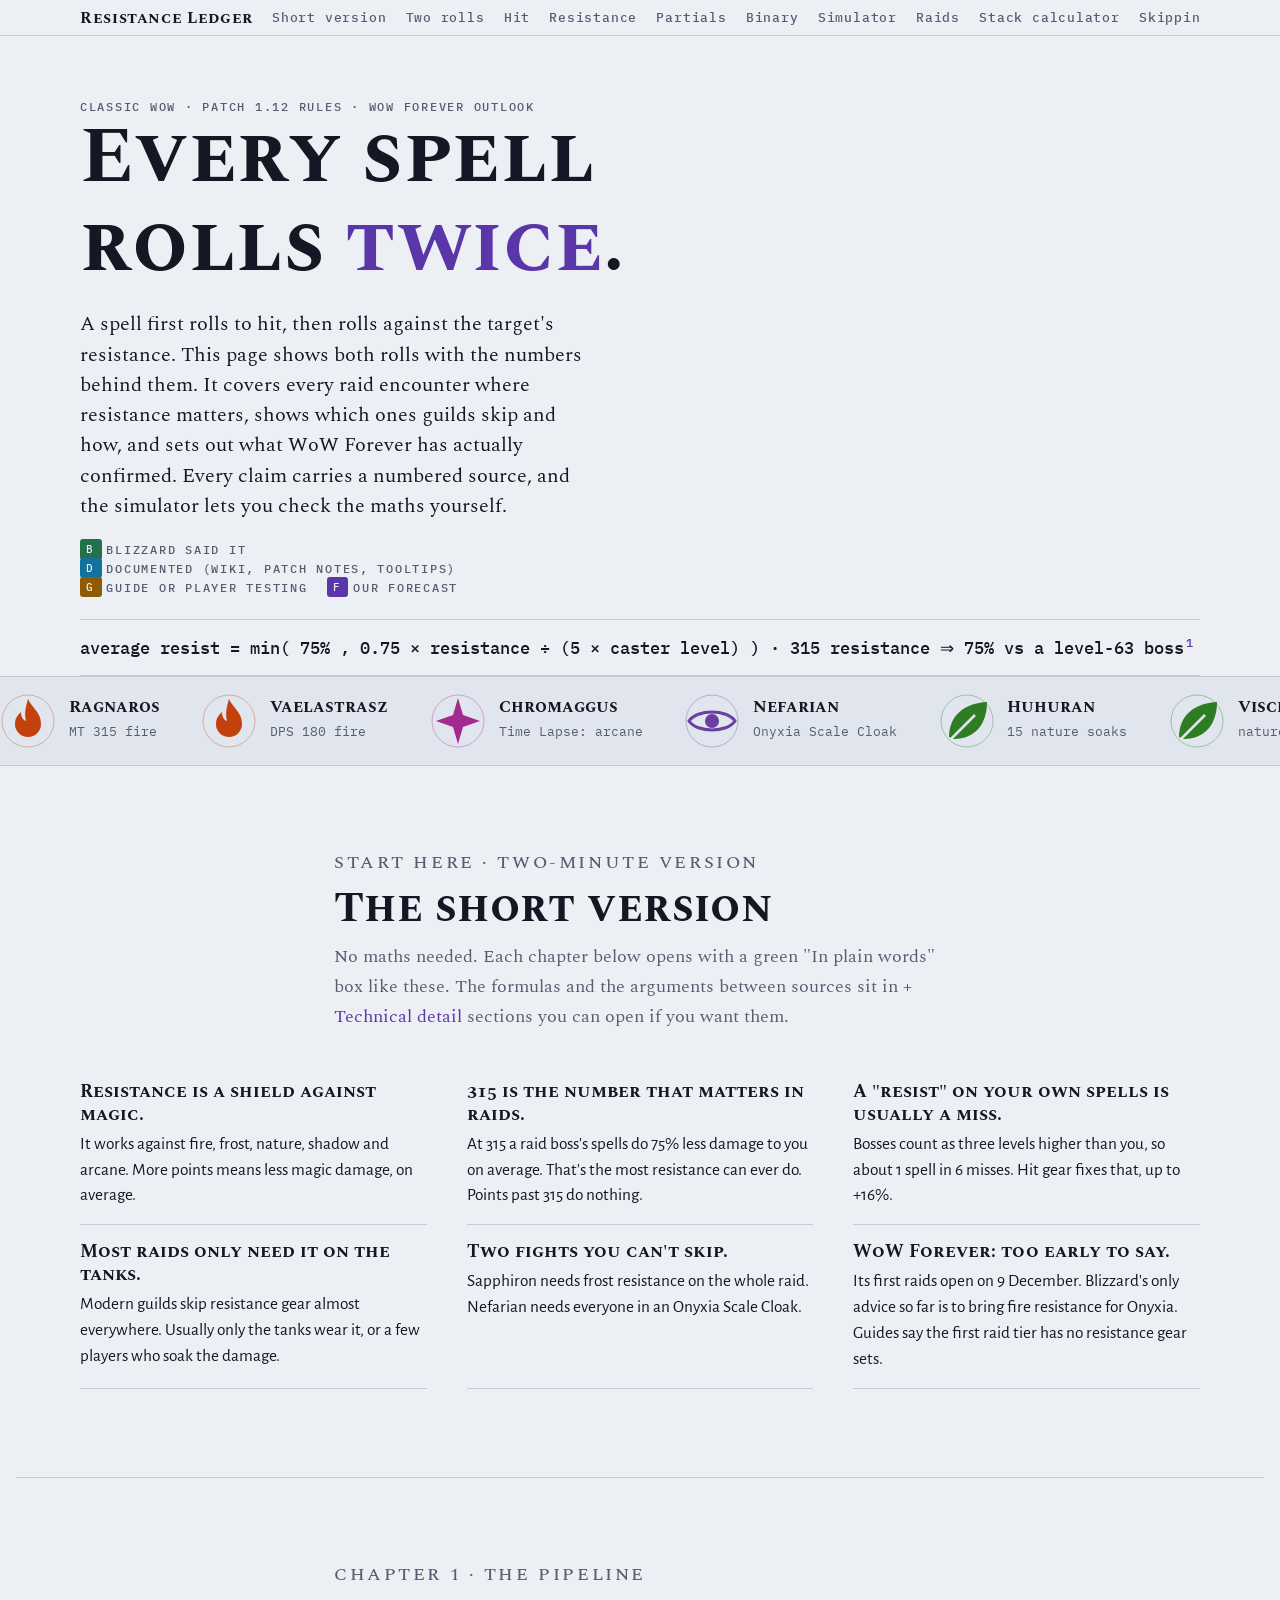
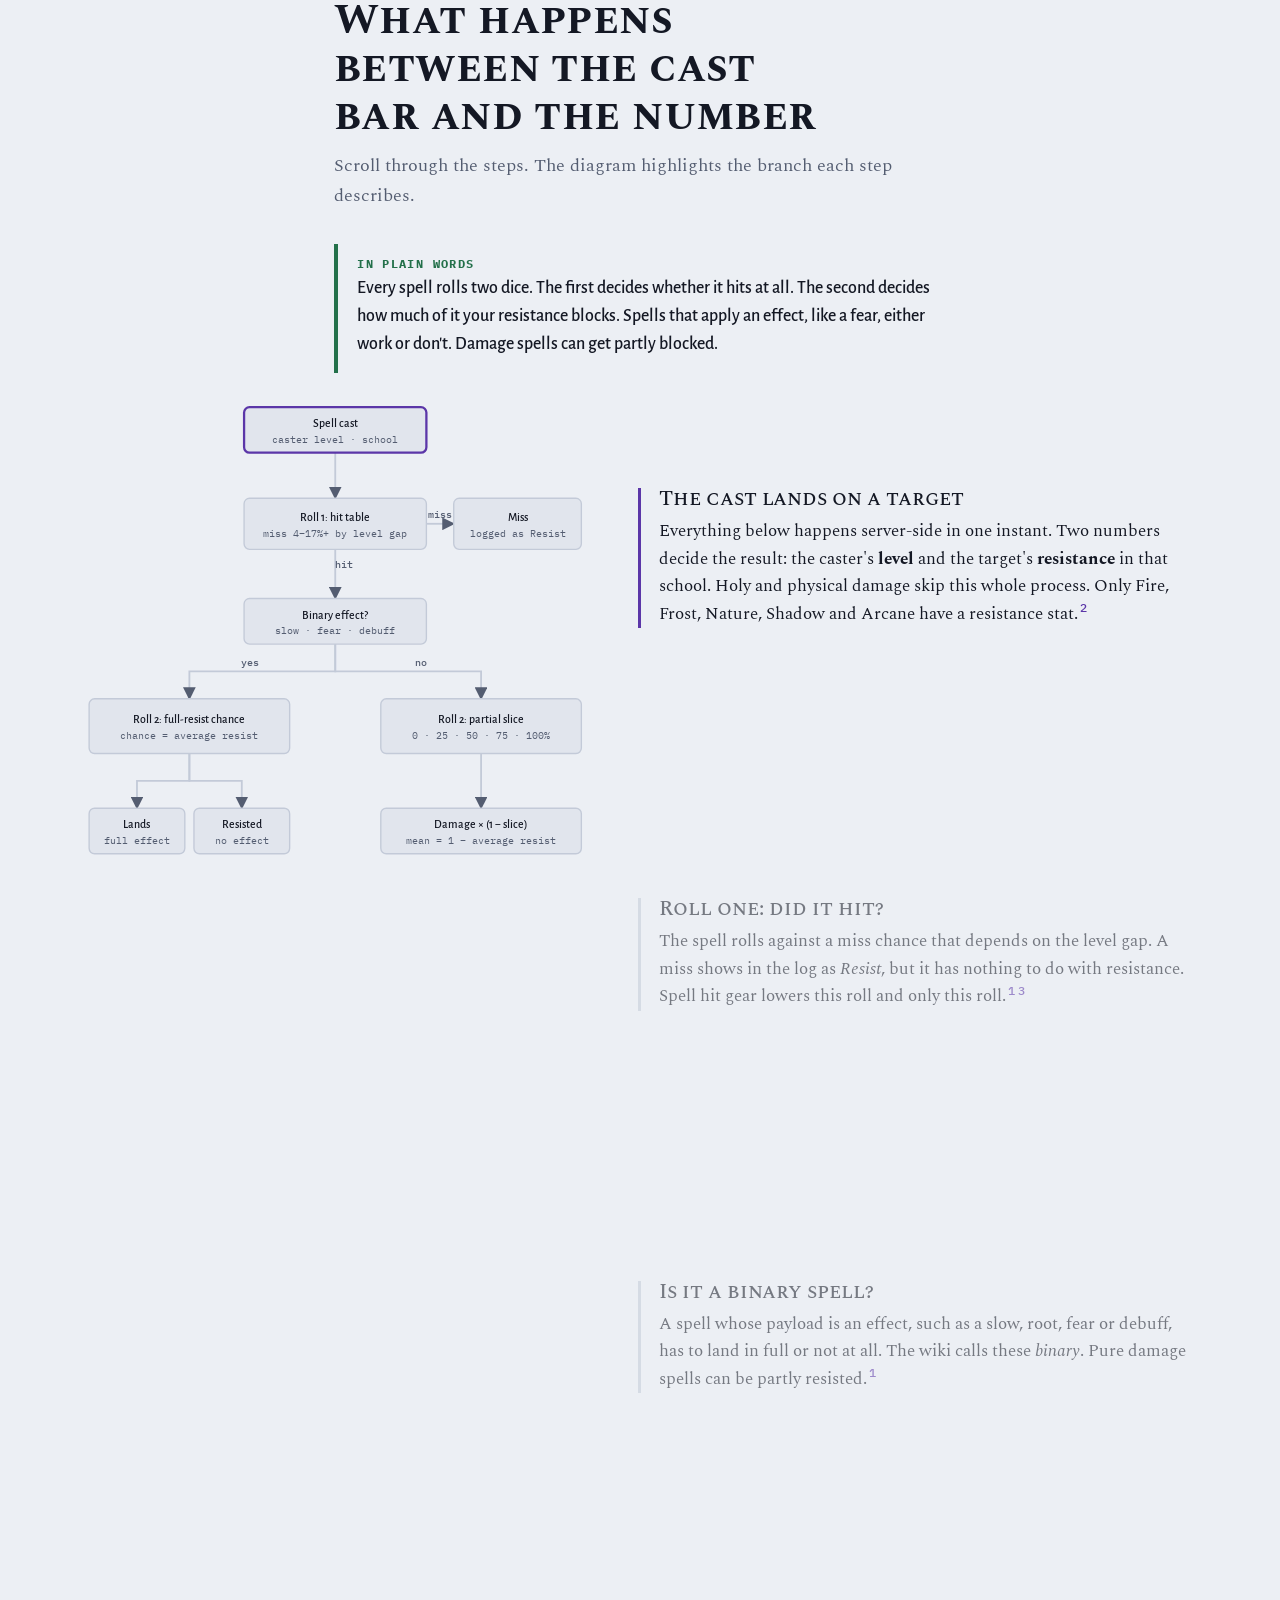
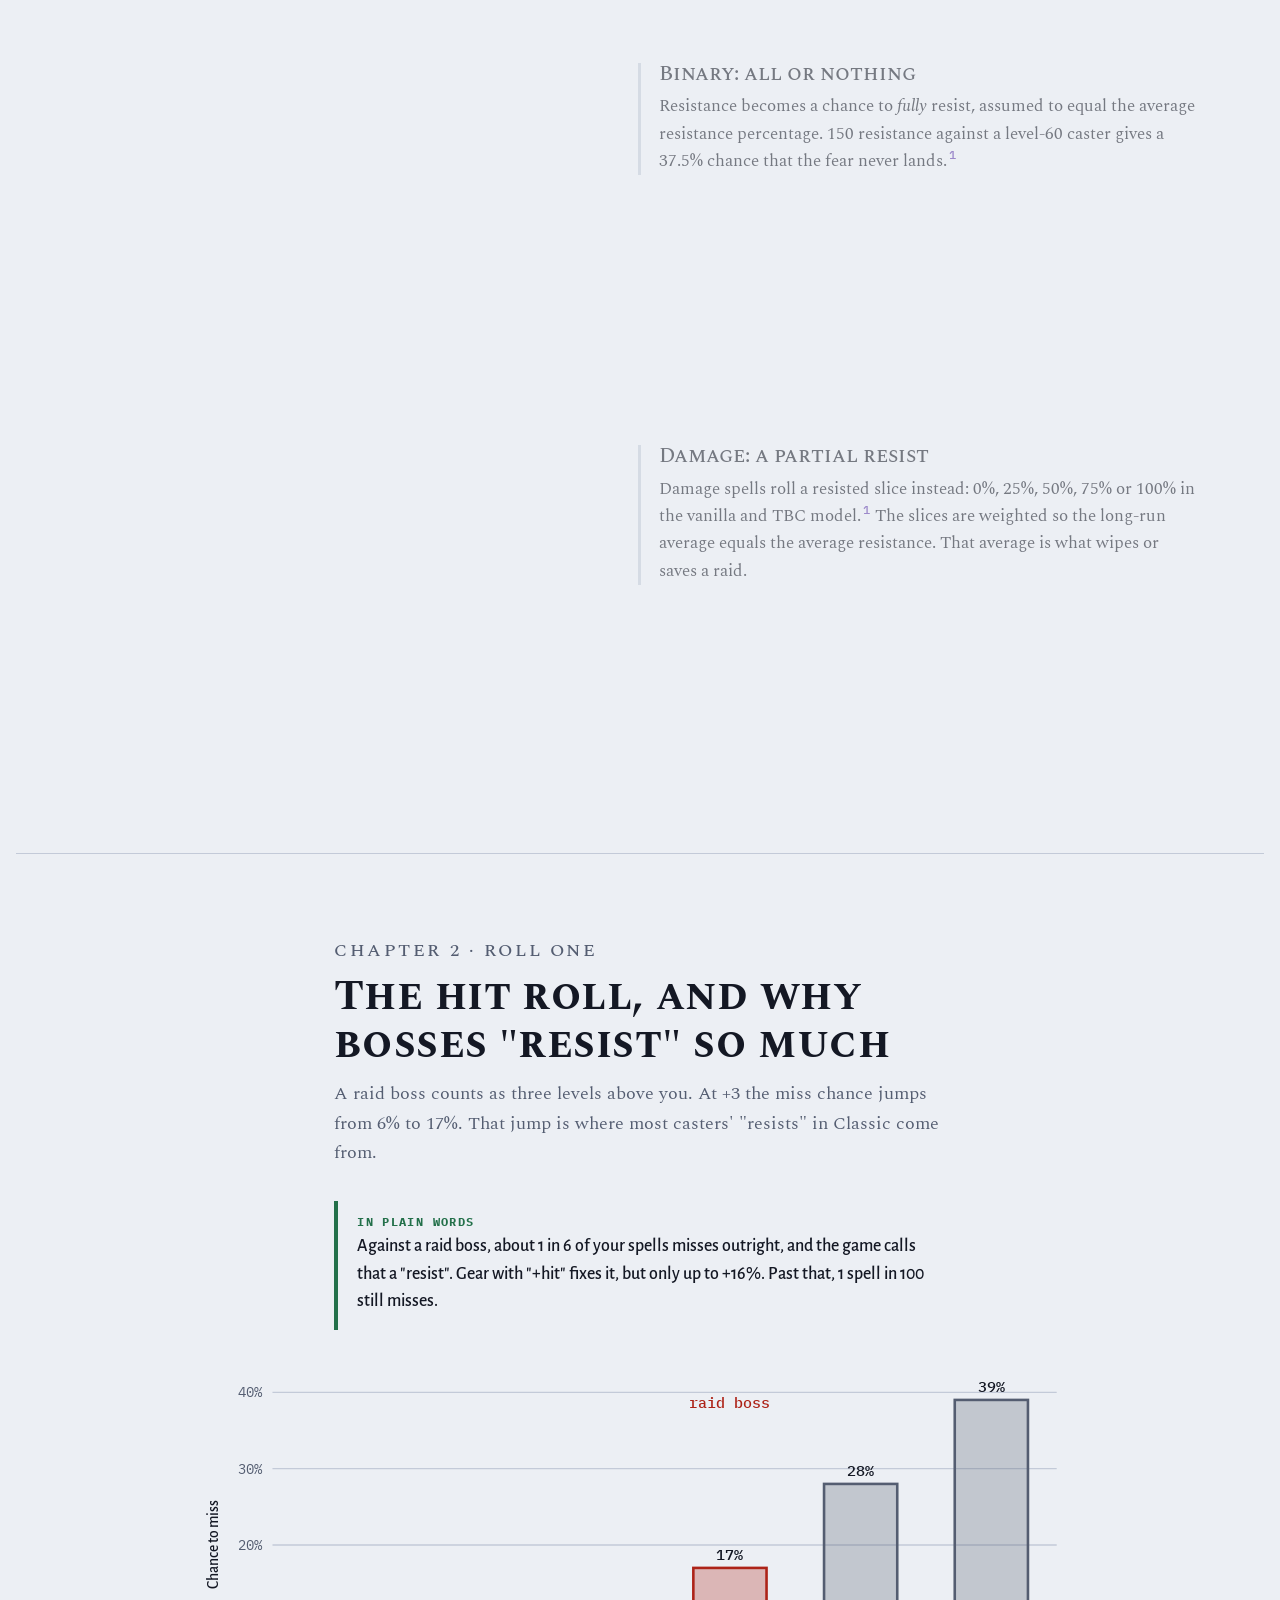
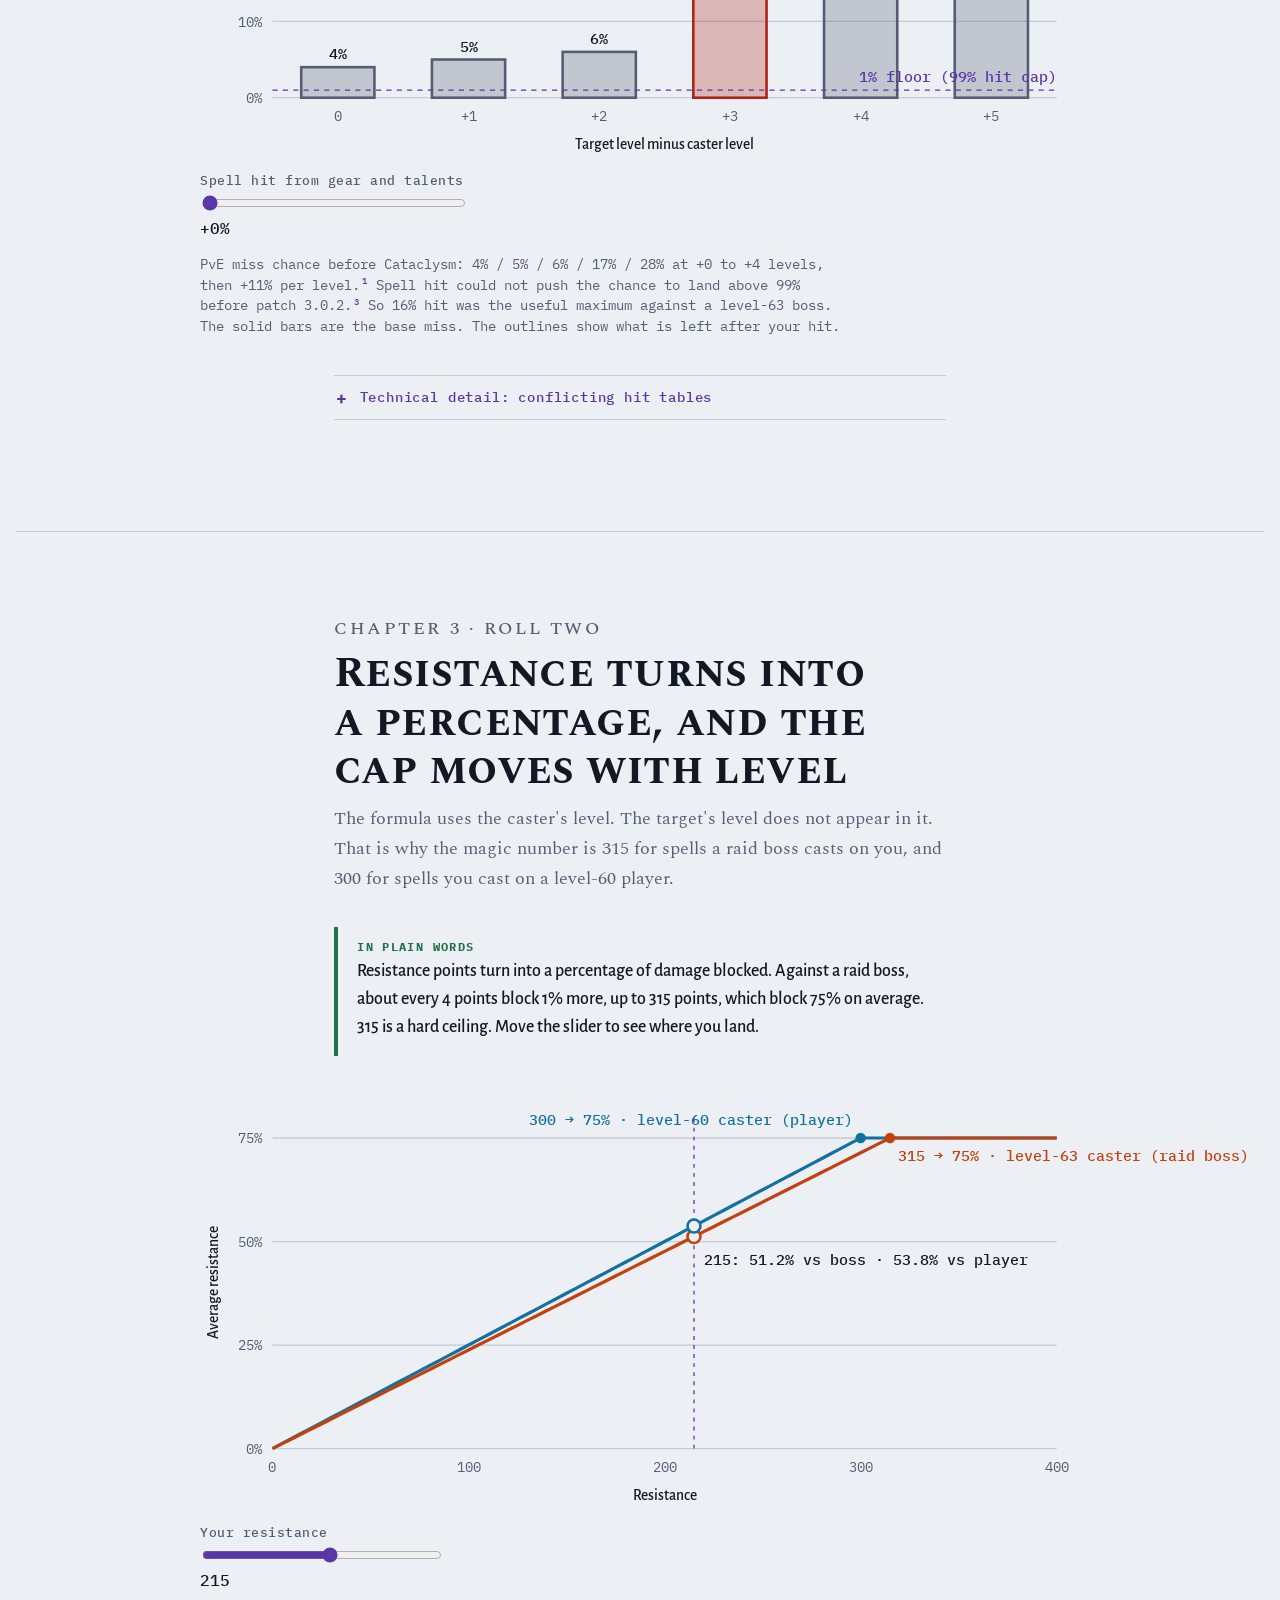
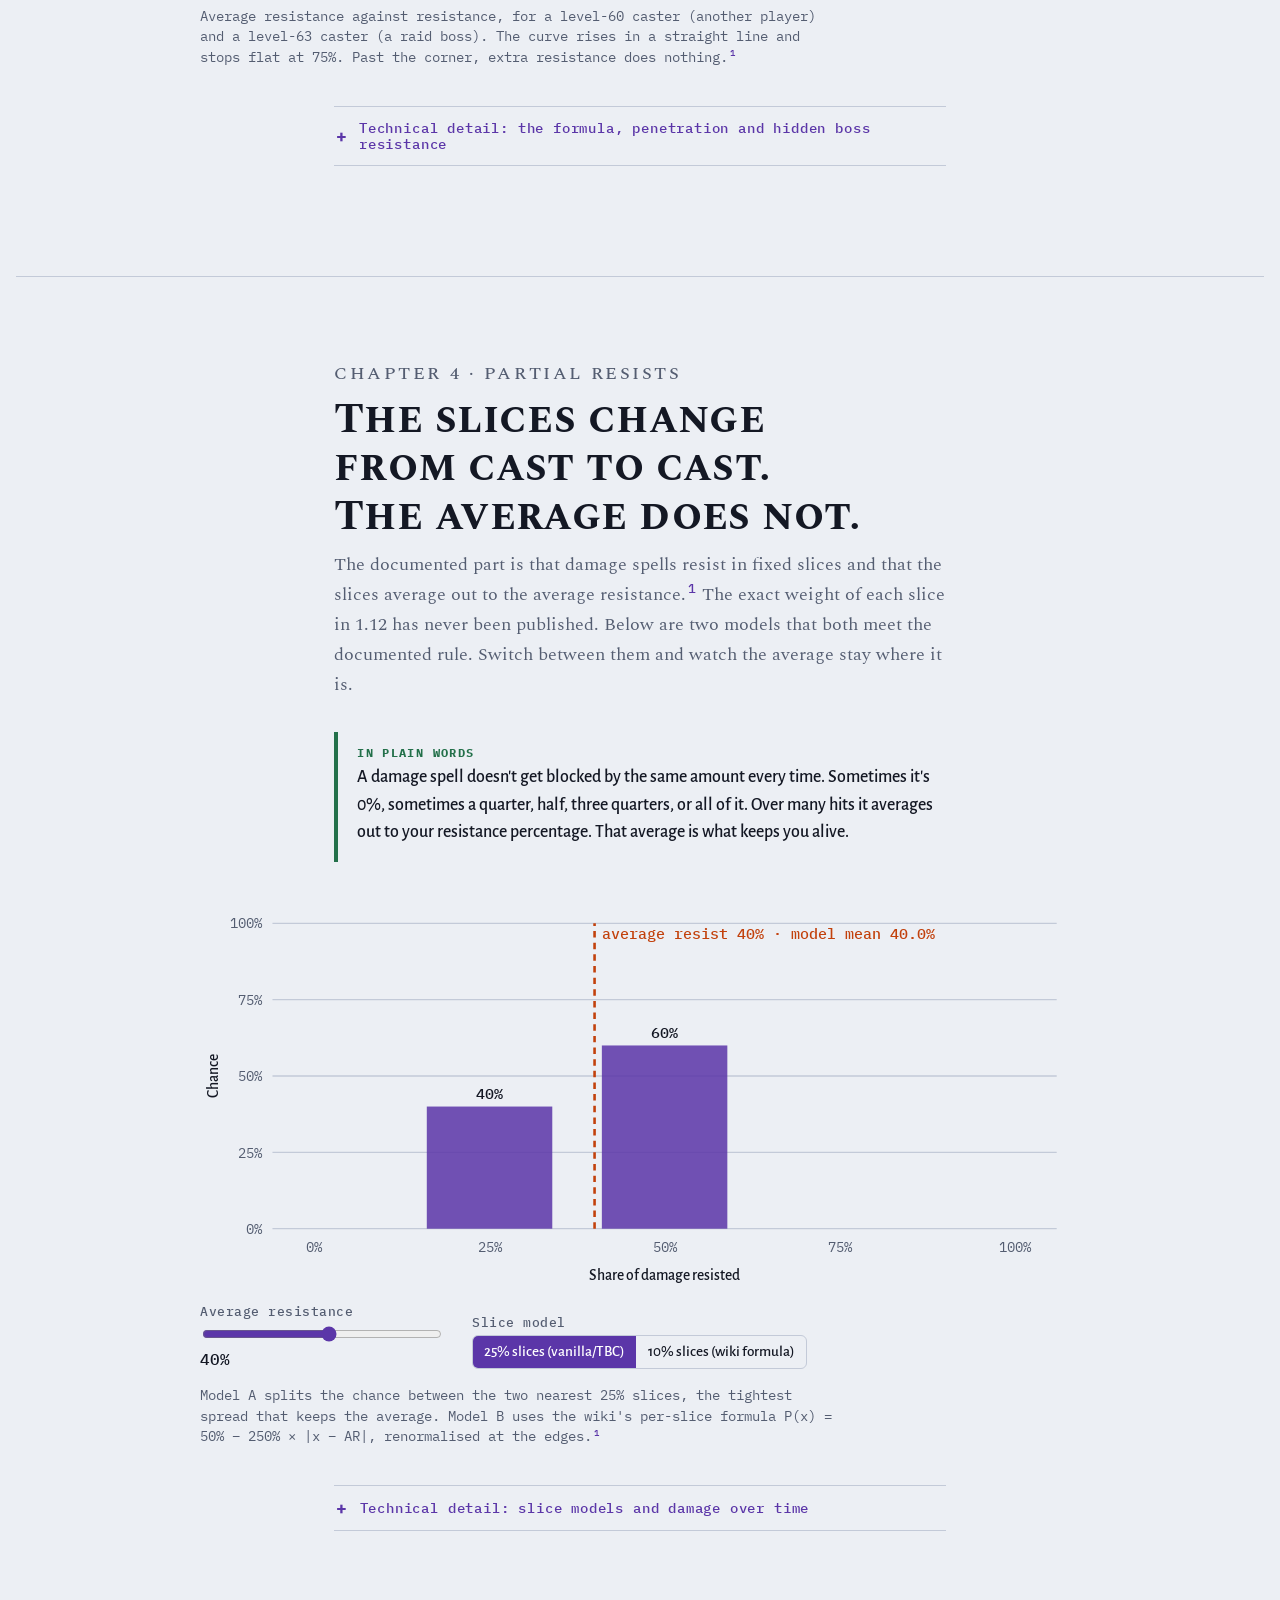
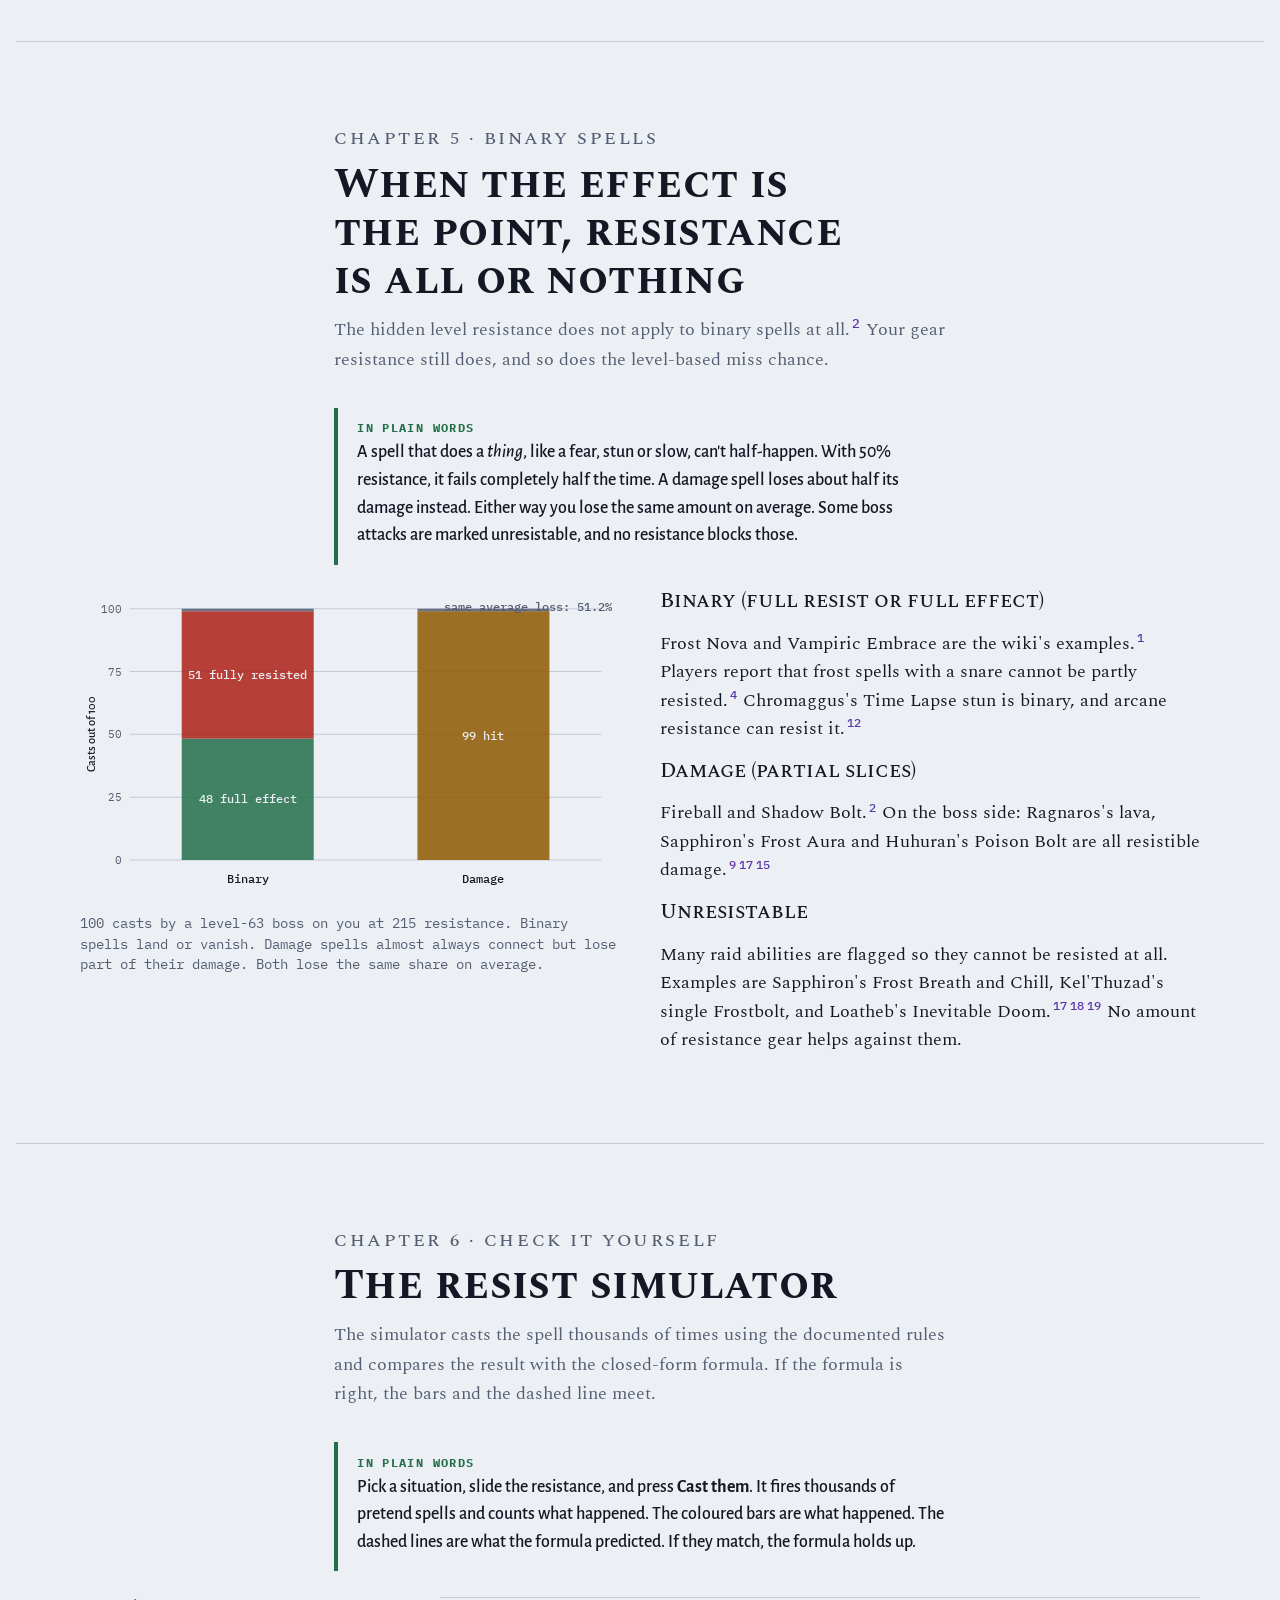
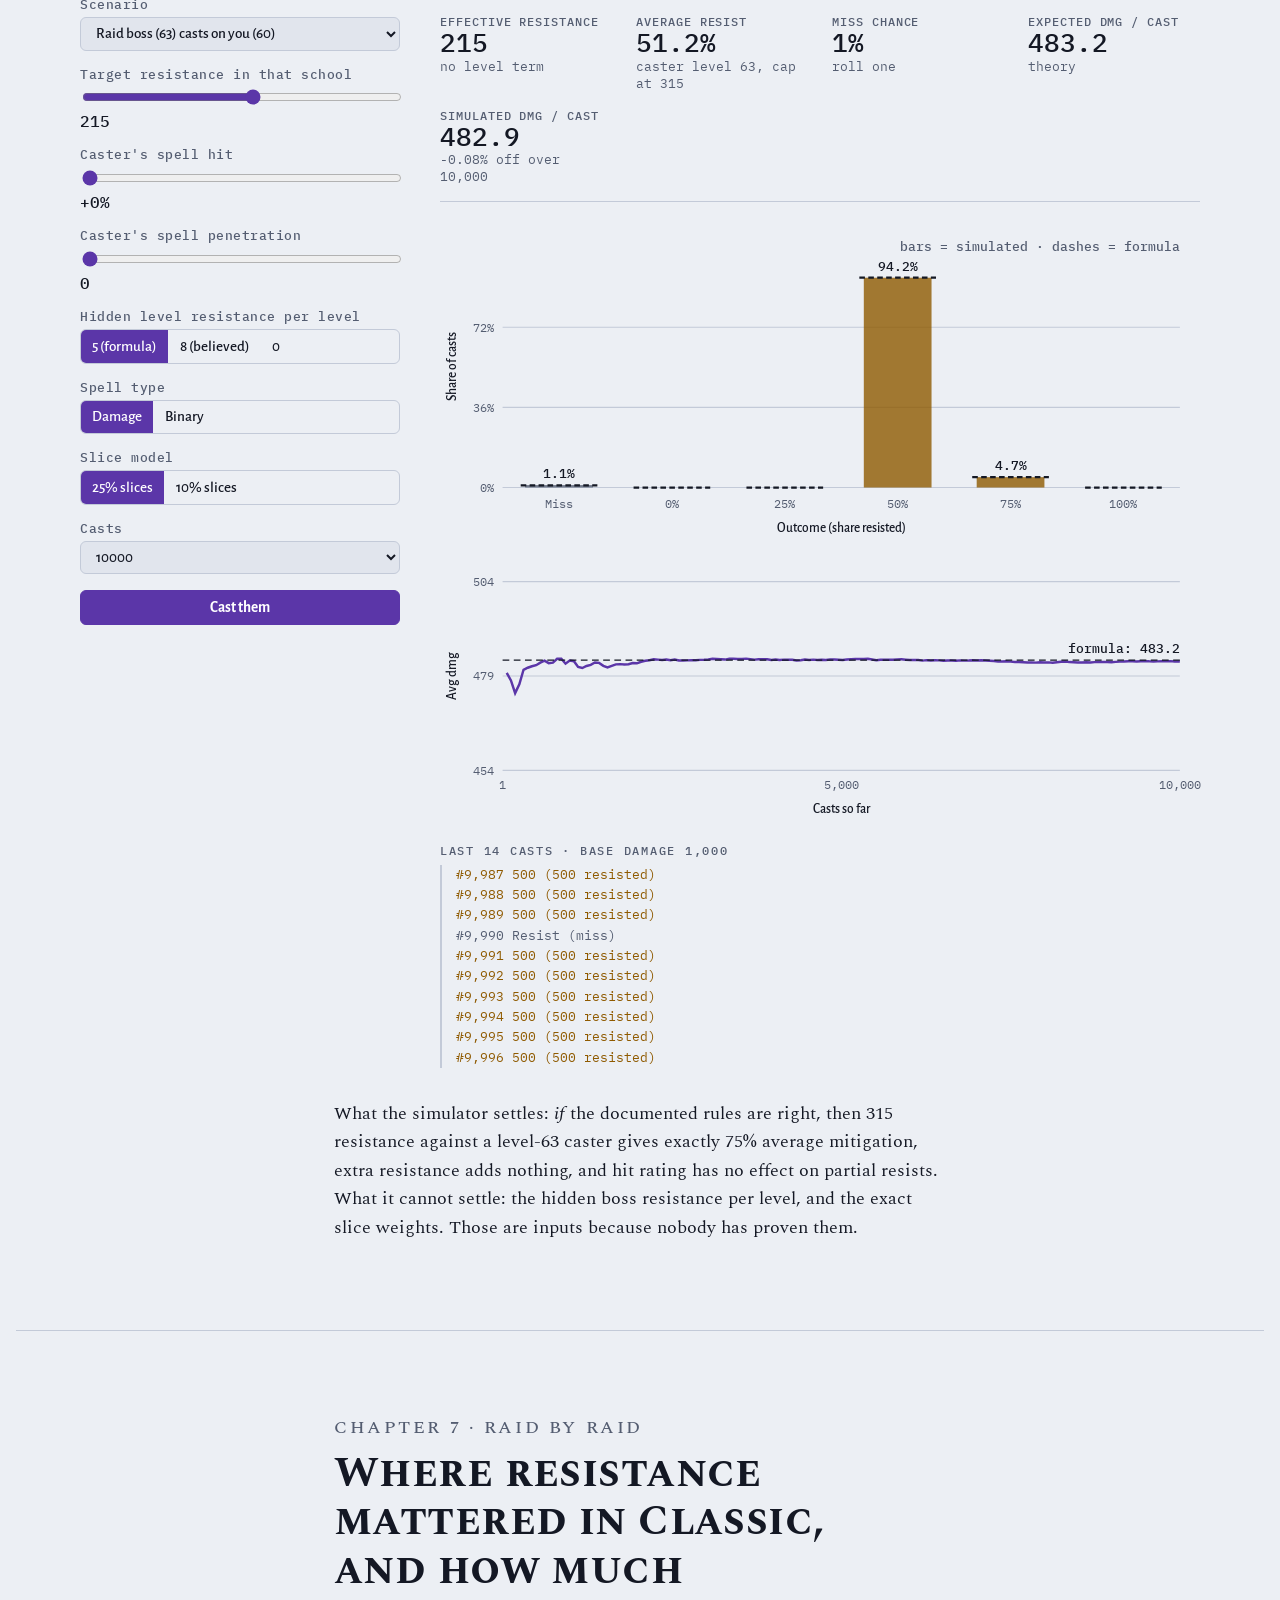
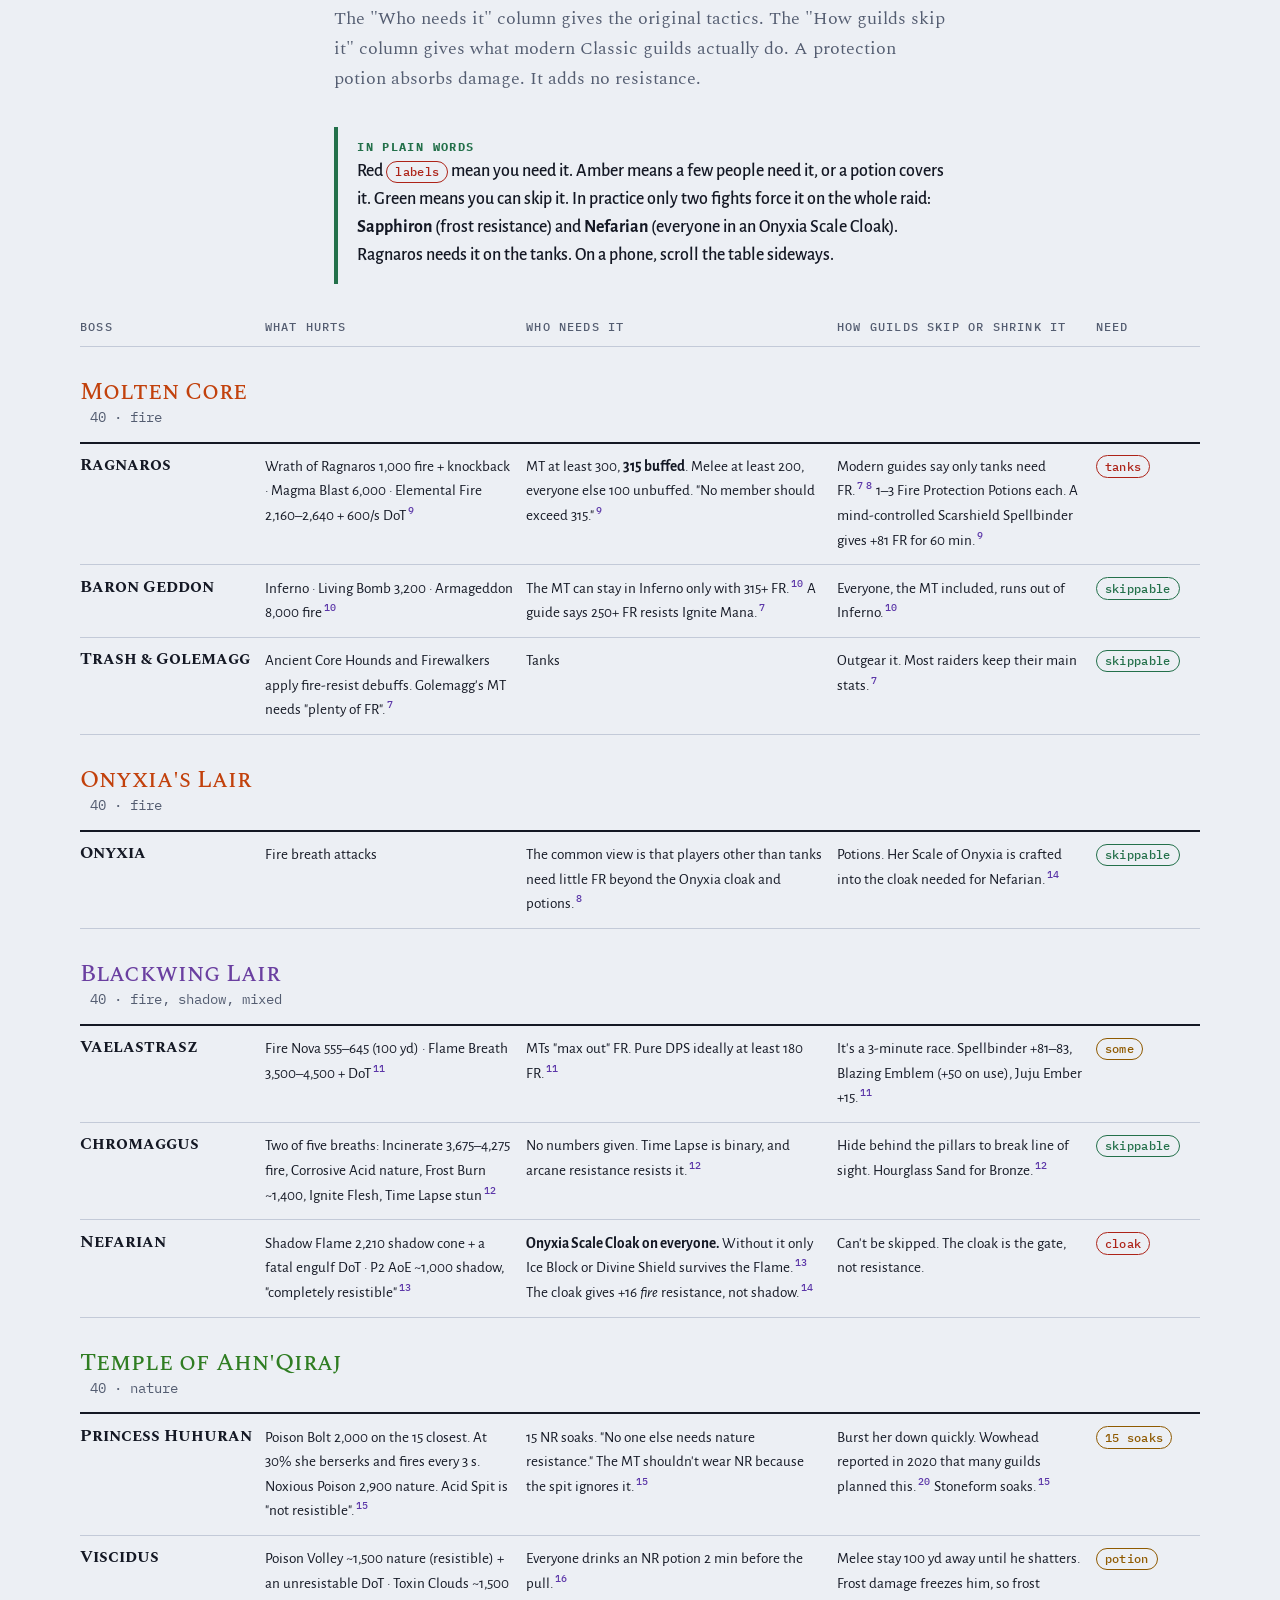
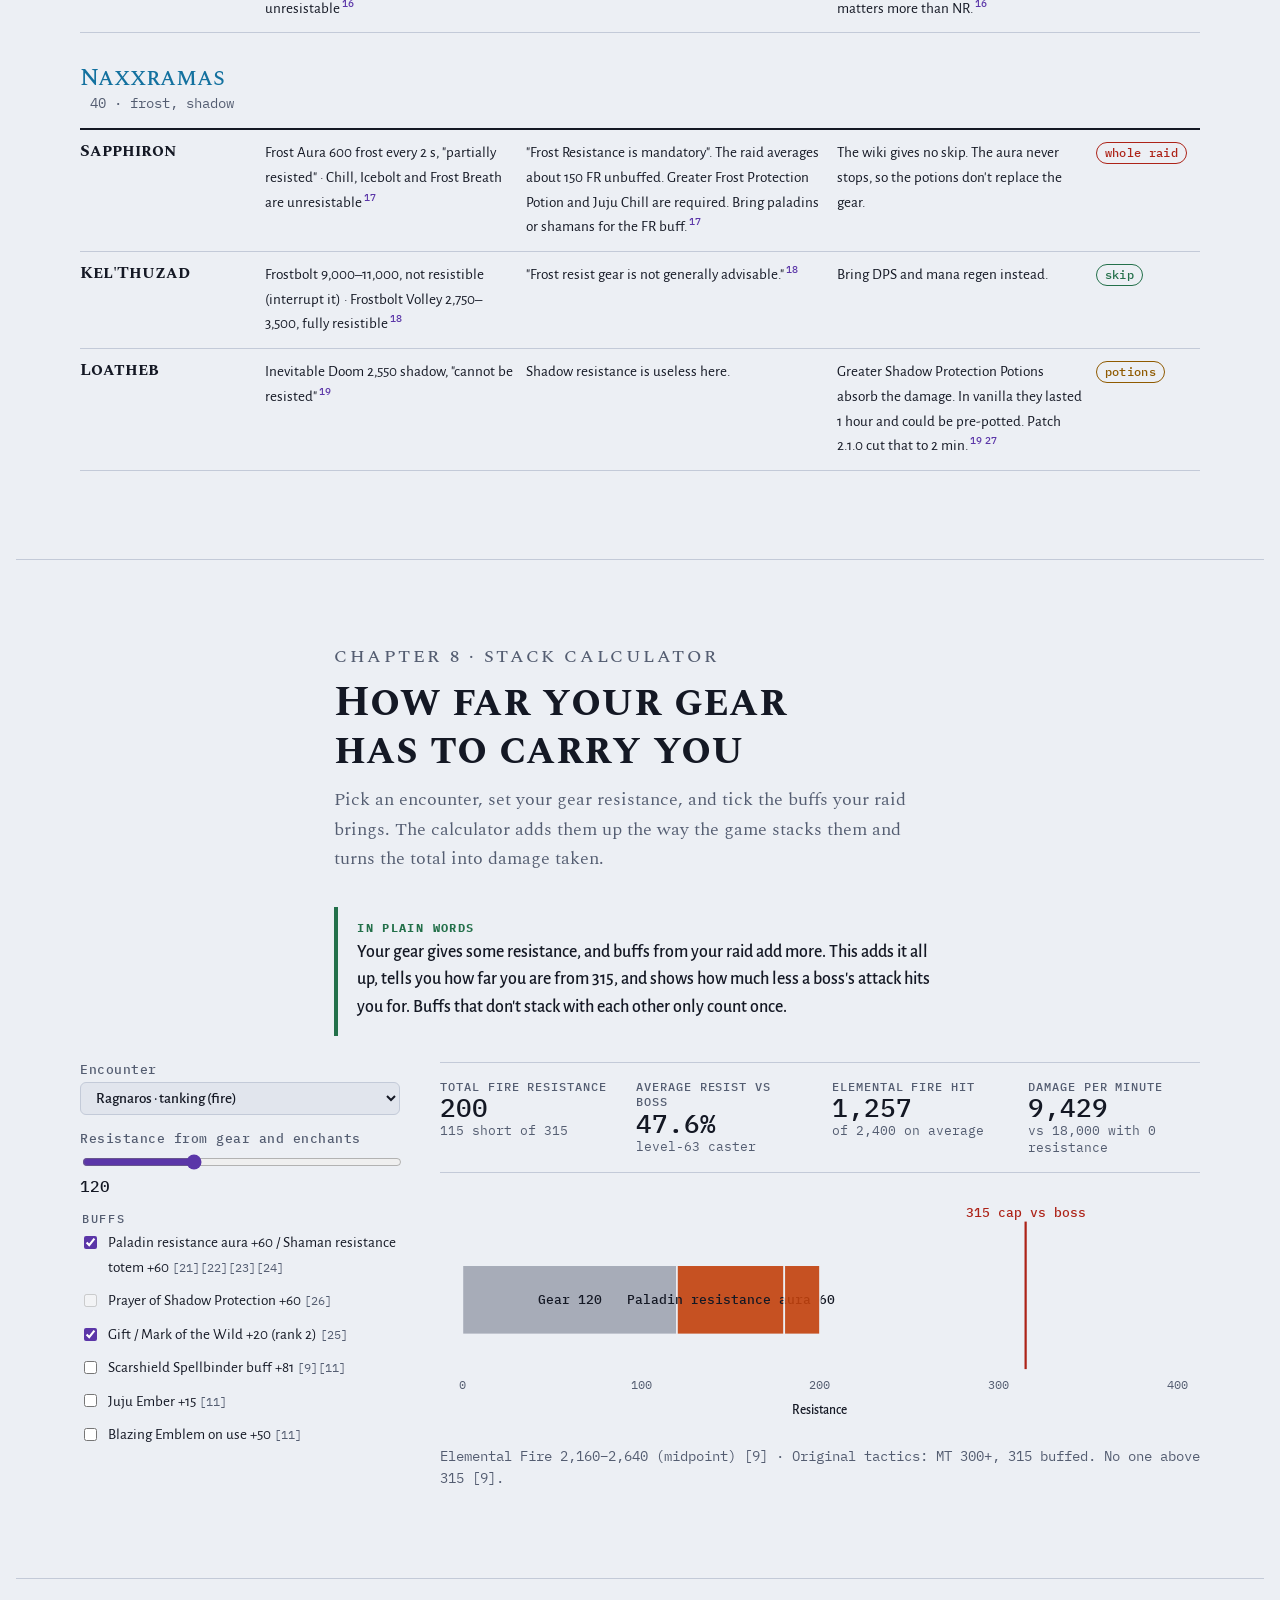
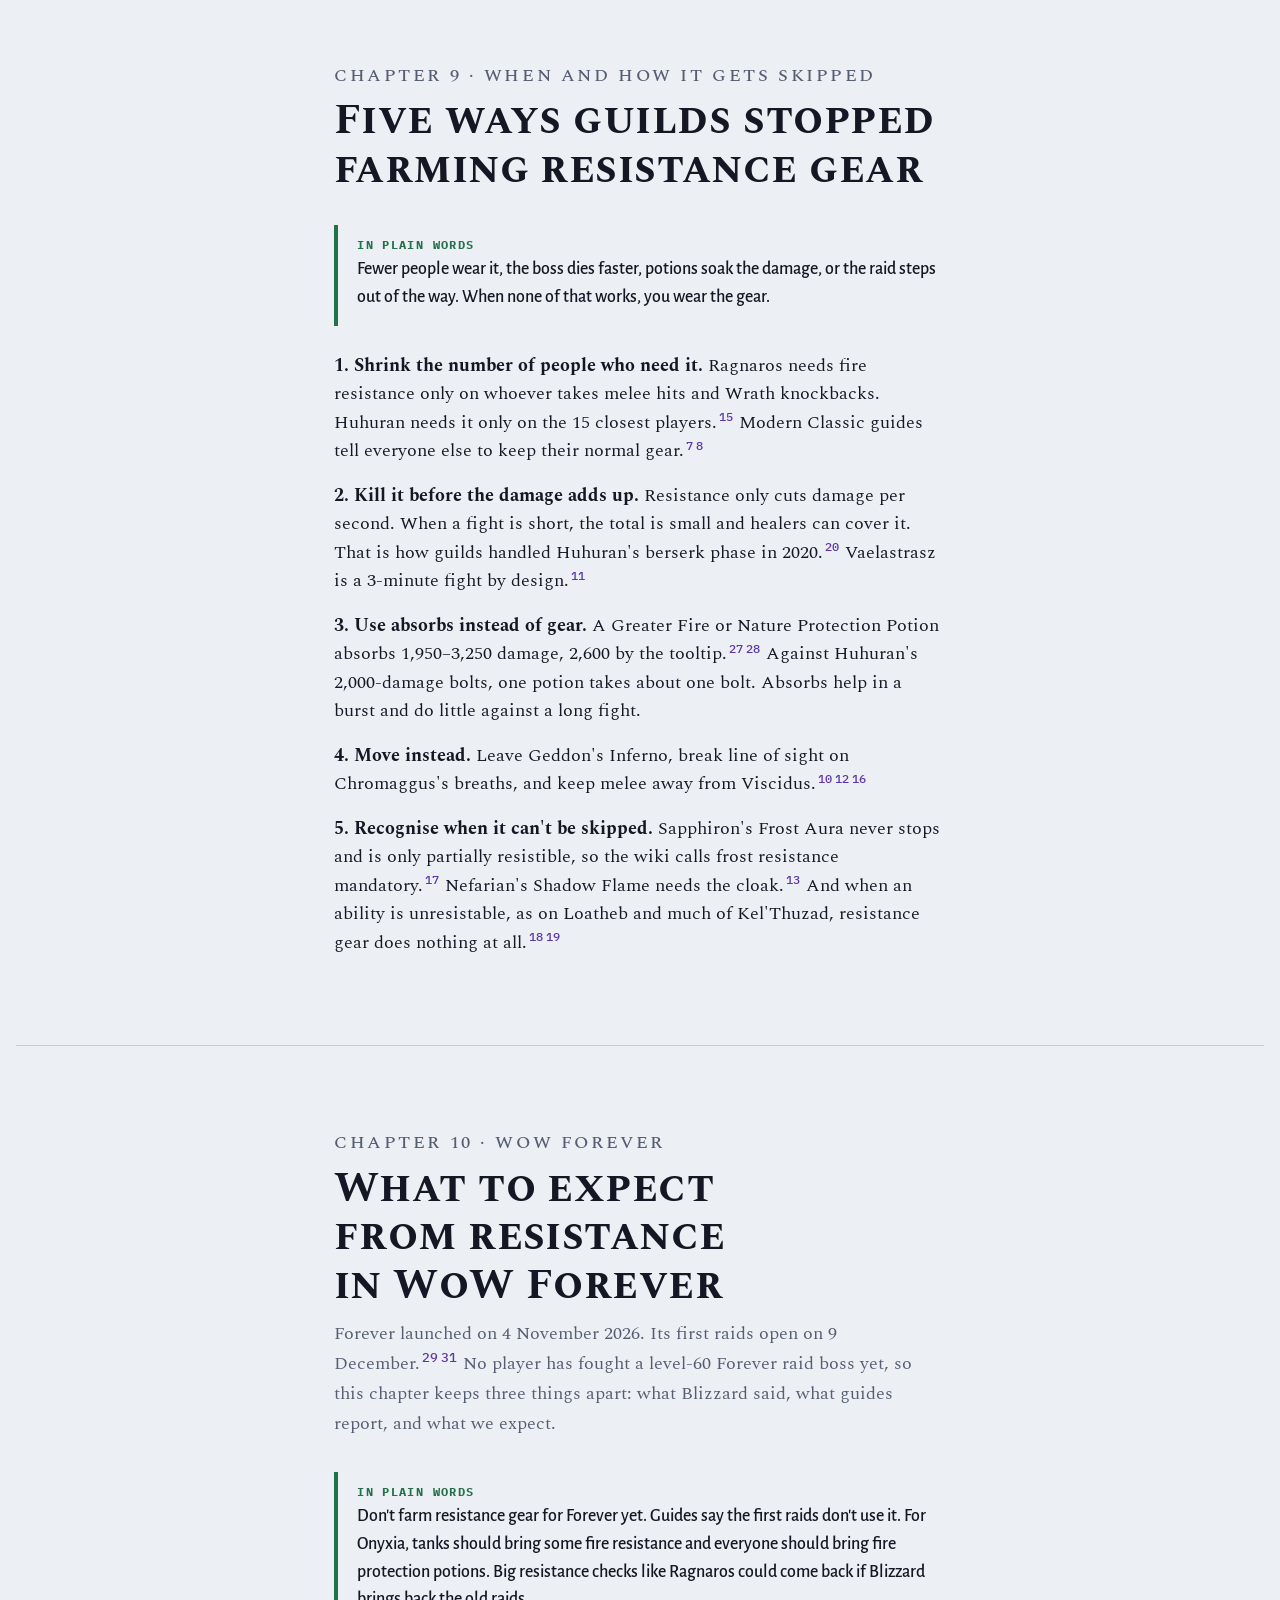
==== index.html @ 4c14c5bf "Publish The Resistance Ledger Interactive, sourced explainer on Classic WoW spell resistance, raid r" ====
<!doctype html>
<html lang="en">
<head>
<meta charset="utf-8">
<meta name="viewport" content="width=device-width, initial-scale=1, viewport-fit=cover">
<meta name="description" content="How spell resistance works in Classic WoW, which raid fights need it, how guilds skip it, and what WoW Forever has confirmed. Interactive charts, a simulator, and 38 sources.">
<style>:root{padding-top:env(safe-area-inset-top,0px);padding-bottom:env(safe-area-inset-bottom,0px)}body{margin:0}img{max-width:100%}[hidden]{display:none!important}</style>
<title>The Resistance Ledger</title>
<meta name="claude:viewport-fit-sides" content="cover">
<link rel="preconnect" href="https://fonts.googleapis.com">
<link rel="preconnect" href="https://fonts.gstatic.com" crossorigin>
<link rel="stylesheet" href="https://fonts.googleapis.com/css2?family=Spectral+SC:wght@500;700&family=Spectral:ital,wght@0,400;0,600;1,400&family=Alegreya+Sans:wght@400;500;700&family=IBM+Plex+Mono:wght@400;500&display=swap">
<style>
/* Layout: one long reading column (68ch) on a cool slate ground; figures break out wider and sit on the page, not in boxes. The five spell schools are the only colour. */
:root{
  --bg:#eceff4; --bg2:#e1e5ed; --ink:#141824; --muted:#545d71; --rule:#c3cad8;
  --accent:#5b36a8; --accent-ink:#ffffff;
  --fire:#c2410c; --frost:#13719f; --nature:#2f7d22; --shadow:#6a3fa0; --arcane:#a52a8f;
  --good:#23704a; --warn:#8f5a00; --bad:#ad2318;
  --f-display:"Spectral SC", "Iowan Old Style", Georgia, serif;
  --f-serif:"Spectral", "Iowan Old Style", Georgia, serif;
  --f-sans:"Alegreya Sans", "Segoe UI", system-ui, sans-serif;
  --f-mono:"IBM Plex Mono", ui-monospace, Consolas, monospace;
}
@media (prefers-color-scheme: dark){:root:not([data-theme="light"]){
  --bg:#0d1017; --bg2:#151a24; --ink:#e5e8ef; --muted:#9aa3b7; --rule:#2a3245;
  --accent:#b294ff; --accent-ink:#120c22;
  --fire:#ff8c52; --frost:#6cc6f7; --nature:#8fd66f; --shadow:#b897f2; --arcane:#ee86d9;
  --good:#5fd39a; --warn:#f2b54a; --bad:#ff7a6e; color-scheme:dark}}
:root[data-theme="dark"]{
  --bg:#0d1017; --bg2:#151a24; --ink:#e5e8ef; --muted:#9aa3b7; --rule:#2a3245;
  --accent:#b294ff; --accent-ink:#120c22;
  --fire:#ff8c52; --frost:#6cc6f7; --nature:#8fd66f; --shadow:#b897f2; --arcane:#ee86d9;
  --good:#5fd39a; --warn:#f2b54a; --bad:#ff7a6e; color-scheme:dark}

*{box-sizing:border-box}
html{scroll-behavior:smooth}
@media (prefers-reduced-motion: reduce){html{scroll-behavior:auto}}
body{background:var(--bg);color:var(--ink);font:400 1.06rem/1.62 var(--f-sans);
  padding-left:max(16px, env(safe-area-inset-left, 0px));padding-right:max(16px, env(safe-area-inset-right, 0px));}
body::before{content:"";position:fixed;inset:0 0 auto;height:env(safe-area-inset-top,0px);z-index:10;background:var(--bg)}
a{color:var(--accent)}
a:focus-visible,button:focus-visible,input:focus-visible,select:focus-visible,summary:focus-visible{outline:2px solid var(--accent);outline-offset:2px}
h1,h2,h3{font-family:var(--f-display);font-weight:700;text-wrap:balance;line-height:1.12;margin:0}
h2{font-size:clamp(1.8rem,4.2vw,2.7rem);letter-spacing:.01em}
h3{font-size:1.32rem;font-weight:500}
p{margin:0}
.prose{max-width:68ch;margin-inline:auto;display:flex;flex-direction:column;gap:1rem}
.prose p{font-family:var(--f-serif);font-size:1.1rem}
.wide{max-width:1120px;margin-inline:auto}
.eyebrow{font:500 .78rem/1 var(--f-mono);letter-spacing:.14em;text-transform:uppercase;color:var(--muted)}
.mono{font-family:var(--f-mono);font-variant-numeric:tabular-nums}
sup.c{font:500 .68em/0 var(--f-mono);margin-left:1px}
sup.c a{text-decoration:none;padding:0 1px}
sup.c a:hover{text-decoration:underline}
.fire{color:var(--fire)}.frost{color:var(--frost)}.nature{color:var(--nature)}.shadow{color:var(--shadow)}.arcane{color:var(--arcane)}

/* nav */
nav.top{position:sticky;top:env(safe-area-inset-top,0px);z-index:9;background:color-mix(in srgb,var(--bg) 92%,transparent);backdrop-filter:blur(6px);border-bottom:1px solid var(--rule);margin-inline:calc(-1 * max(16px, env(safe-area-inset-left, 0px))) calc(-1 * max(16px, env(safe-area-inset-right, 0px)));padding-inline:max(16px, env(safe-area-inset-left, 0px)) max(16px, env(safe-area-inset-right, 0px))}
nav.top .in{max-width:1120px;margin-inline:auto;display:flex;gap:1.2rem;align-items:center;overflow-x:auto;padding-block:.6rem;scrollbar-width:none}
nav.top a{font:500 .82rem/1 var(--f-mono);letter-spacing:.06em;color:var(--muted);text-decoration:none;white-space:nowrap}
nav.top a:hover{color:var(--ink)}
nav.top .brand{font:700 1rem/1 var(--f-display);color:var(--ink);letter-spacing:.04em}

section{padding-block:clamp(3rem,8vw,5.5rem);border-bottom:1px solid var(--rule)}
section > .head{max-width:68ch;margin:0 auto 2rem;display:flex;flex-direction:column;gap:.7rem}
section > .head p{font-family:var(--f-serif);font-size:1.15rem;color:var(--muted)}

/* hero */
.hero{padding-block:clamp(2.5rem,6vw,4rem) 0;border-bottom:0}
.hero-grid{display:grid;grid-template-columns:1.05fr 1fr;gap:2.5rem;align-items:center}
.hero h1{font-size:clamp(2.6rem,7vw,5rem);letter-spacing:.005em}
.hero h1 em{font-style:normal;color:var(--accent)}
.hero .lede{font:400 1.22rem/1.55 var(--f-serif);max-width:52ch;margin-top:1.1rem}
.hero .meta{display:flex;flex-wrap:wrap;gap:.4rem 1.2rem;margin-top:1.4rem}
#heroCanvas{width:100%;aspect-ratio:5/4;max-width:100%;display:block}
.formula-banner{margin-top:1.6rem;font:500 clamp(.9rem,2.2vw,1.08rem)/1.5 var(--f-mono);padding:.9rem 0;border-top:1px solid var(--rule);border-bottom:1px solid var(--rule);overflow-x:auto;white-space:nowrap}
@media (max-width:820px){.hero-grid{grid-template-columns:1fr}}

/* marquee */
.frieze{margin-inline:calc(-1 * max(16px, env(safe-area-inset-left, 0px))) calc(-1 * max(16px, env(safe-area-inset-right, 0px)));overflow:hidden;border-block:1px solid var(--rule);background:var(--bg2);padding-block:1rem}
.frieze-track{display:flex;gap:2.6rem;width:max-content;animation:roll 70s linear infinite}
.frieze:hover .frieze-track{animation-play-state:paused}
@keyframes roll{to{transform:translateX(-50%)}}
@media (prefers-reduced-motion: reduce){.frieze{overflow-x:auto}.frieze-track{animation:none}}
.fz{display:flex;gap:.8rem;align-items:center;white-space:nowrap}
.fz svg{width:56px;height:56px;flex:none}
.fz b{font:700 1.05rem/1.1 var(--f-display);display:block}
.fz span{font:400 .8rem/1.3 var(--f-mono);color:var(--muted)}

/* scrolly pipeline */
.scrolly{display:grid;grid-template-columns:minmax(0,1fr) minmax(0,1.1fr);gap:3rem;max-width:1120px;margin-inline:auto}
.scrolly .steps{display:flex;flex-direction:column;gap:30vh;padding-block:10vh 20vh}
.scrolly .step{border-left:3px solid var(--rule);padding-left:1.1rem;transition:border-color .3s, opacity .3s;opacity:.55}
.scrolly .step.on{border-color:var(--accent);opacity:1}
.scrolly .step h3{margin-bottom:.4rem}
.scrolly .step p{font-family:var(--f-serif)}
.scrolly .stage{position:sticky;top:calc(env(safe-area-inset-top,0px) + 4.5rem);height:fit-content}
#pipe{width:100%;height:auto;max-width:100%}
#pipe .node rect{fill:var(--bg2);stroke:var(--rule);stroke-width:1.5;transition:stroke .3s, fill .3s}
#pipe .node text{fill:var(--ink);font:500 13px var(--f-sans)}
#pipe .node .sub{fill:var(--muted);font:400 11px var(--f-mono)}
#pipe .edge{stroke:var(--rule);stroke-width:2;fill:none;transition:stroke .3s}
#pipe .lbl{fill:var(--muted);font:500 11px var(--f-mono)}
#pipe .on rect{stroke:var(--accent);stroke-width:2.5}
#pipe .edge.on{stroke:var(--accent)}
@media (max-width:820px){.scrolly{grid-template-columns:1fr;gap:1rem}.scrolly .stage{top:calc(env(safe-area-inset-top,0px) + 2.8rem);background:var(--bg);z-index:2;padding-block:.5rem;border-bottom:1px solid var(--rule)}.scrolly .steps{gap:40vh;padding-block:4vh 30vh}}

/* figures */
figure{margin:2.4rem auto;max-width:880px}
figure.wide{max-width:1120px}
figcaption{font:400 .86rem/1.5 var(--f-mono);color:var(--muted);margin-top:.7rem;max-width:80ch}
.chart{width:100%;height:auto;display:block;overflow:visible}
.chart .grid line{stroke:var(--rule);stroke-width:1}
.chart .axis text{fill:var(--muted);font:400 11px var(--f-mono)}
.chart .axis .title{fill:var(--ink);font:500 12px var(--f-sans)}
.chart .lab{font:500 11.5px var(--f-mono)}
.ctrls{display:flex;flex-wrap:wrap;gap:1rem 2rem;align-items:end;margin-block:1rem}
.ctrl{display:flex;flex-direction:column;gap:.3rem;min-width:min(240px,100%)}
.ctrl label{font:500 .8rem/1.2 var(--f-mono);letter-spacing:.04em;color:var(--muted)}
.ctrl output{font:500 1rem var(--f-mono);color:var(--ink)}
input[type=range]{width:100%;accent-color:var(--accent)}
select,button{font:500 .95rem var(--f-sans);color:var(--ink);background:var(--bg2);border:1px solid var(--rule);border-radius:6px;padding:.45rem .7rem}
button.primary{background:var(--accent);color:var(--accent-ink);border-color:var(--accent);font-weight:700;cursor:pointer}
button{cursor:pointer}
.seg{display:inline-flex;border:1px solid var(--rule);border-radius:6px;overflow:hidden}
.seg button{border:0;border-radius:0;background:transparent}
.seg button[aria-pressed="true"]{background:var(--accent);color:var(--accent-ink)}

/* equation */
.eq{font:500 clamp(.92rem,2.4vw,1.12rem)/1.7 var(--f-mono);padding:1.1rem 0 1.1rem 1.2rem;border-left:3px solid var(--accent);overflow-x:auto;max-width:68ch;margin:1.4rem auto;white-space:pre}
.eq .k{color:var(--accent)}

/* tables */
.tbl-wrap{overflow-x:auto;max-width:1120px;margin-inline:auto}
table{border-collapse:collapse;width:100%;font-size:.95rem}
th,td{text-align:left;vertical-align:top;padding:.7rem .8rem .7rem 0;border-bottom:1px solid var(--rule)}
th{font:500 .74rem/1.2 var(--f-mono);letter-spacing:.1em;text-transform:uppercase;color:var(--muted)}
td.boss{font:700 1.05rem/1.2 var(--f-display);white-space:nowrap}
tr.raid td{border-bottom:2px solid var(--ink);padding-top:2rem}
tr.raid td h3{font-size:1.5rem}
tr.raid td span{font:400 .85rem var(--f-mono);color:var(--muted);margin-left:.6rem}
.pill{display:inline-block;font:500 .72rem/1 var(--f-mono);padding:.28rem .5rem;border-radius:99px;border:1px solid currentColor;white-space:nowrap;letter-spacing:.03em}
.pill.req{color:var(--bad)}.pill.some{color:var(--warn)}.pill.none{color:var(--good)}
.tbl-num{font-variant-numeric:tabular-nums}

/* simulator */
.sim{display:grid;grid-template-columns:minmax(0,320px) minmax(0,1fr);gap:2.5rem;max-width:1120px;margin-inline:auto}
.sim .side{display:flex;flex-direction:column;gap:1rem}
.sim .out{display:flex;flex-direction:column;gap:1.5rem;min-width:0}
.stats{display:grid;grid-template-columns:repeat(auto-fit,minmax(150px,1fr));gap:1rem 1.5rem;border-top:1px solid var(--rule);border-bottom:1px solid var(--rule);padding-block:1rem}
.stat .v{font:500 1.6rem/1.1 var(--f-mono);font-variant-numeric:tabular-nums}
.stat .k{font:500 .74rem/1.3 var(--f-mono);letter-spacing:.08em;text-transform:uppercase;color:var(--muted)}
.stat .d{font:400 .8rem var(--f-mono);color:var(--muted)}
.log{font:400 .82rem/1.55 var(--f-mono);max-height:15.5em;overflow:auto;border-left:2px solid var(--rule);padding-left:.9rem;font-variant-numeric:tabular-nums}
.log .miss{color:var(--muted)}.log .full{color:var(--bad)}.log .part{color:var(--warn)}.log .hit{color:var(--good)}
.chk{display:flex;gap:.5rem;align-items:flex-start;font-size:.95rem}
.chk input{margin-top:.3rem;accent-color:var(--accent)}
@media (max-width:820px){.sim{grid-template-columns:1fr}}

/* verdict list */
.myths{max-width:900px;margin-inline:auto;display:flex;flex-direction:column}
.myth{display:grid;grid-template-columns:7.5rem minmax(0,1fr);gap:1.4rem;padding-block:1.6rem;border-bottom:1px solid var(--rule)}
.stamp{font:700 .9rem/1 var(--f-display);letter-spacing:.08em;text-transform:uppercase;border:2px solid currentColor;padding:.5rem .4rem;text-align:center;transform:rotate(-4deg);height:fit-content;border-radius:3px}
.stamp.f{color:var(--bad)}.stamp.p{color:var(--warn)}.stamp.t{color:var(--good)}.stamp.u{color:var(--muted)}
.myth h3{font-family:var(--f-serif);font-style:italic;font-weight:400;font-size:1.3rem;margin-bottom:.5rem}
.myth p{font-family:var(--f-serif)}
@media (max-width:560px){.myth{grid-template-columns:1fr;gap:.8rem}.stamp{width:fit-content}}

/* forever ledger */
.ledger{max-width:1120px;margin-inline:auto;display:grid;grid-template-columns:repeat(3,minmax(0,1fr));gap:2.2rem}
.ledger .col h3{padding-bottom:.6rem;border-bottom:2px solid currentColor;margin-bottom:.4rem}
.ledger .col.b h3{color:var(--good)}.ledger .col.g h3{color:var(--warn)}.ledger .col.f h3{color:var(--accent)}
.ledger ul{list-style:none;padding:0;margin:0}
.ledger li{padding-block:.75rem;border-bottom:1px solid var(--rule);font-size:.98rem}
@media (max-width:900px){.ledger{grid-template-columns:1fr}}

.grade{font:500 .7rem/1 var(--f-mono);padding:.2rem .4rem;border-radius:3px;vertical-align:.1em;margin-right:.3rem;color:var(--bg)}
.grade.B{background:var(--good)}.grade.D{background:var(--frost)}.grade.G{background:var(--warn)}.grade.F{background:var(--accent)}

ol.src{max-width:900px;margin-inline:auto;padding-left:2.4rem;font-size:.93rem;display:flex;flex-direction:column;gap:.55rem}
ol.src li{overflow-wrap:anywhere}
ol.src li:target{background:color-mix(in srgb,var(--accent) 16%,transparent)}
ol.src .note{color:var(--muted)}
footer{padding-block:3rem;text-align:center;color:var(--muted);font:400 .85rem/1.6 var(--f-mono)}
.callout{max-width:68ch;margin:1.6rem auto;padding:1rem 0 1rem 1.2rem;border-left:3px solid var(--warn);font-family:var(--f-serif)}
.two{display:grid;grid-template-columns:minmax(0,1fr) minmax(0,1fr);gap:2.5rem;max-width:1120px;margin-inline:auto}
@media (max-width:820px){.two{grid-template-columns:1fr}}
/* plain-language layer */
.plain{max-width:68ch;margin:0 auto 1.6rem;padding:.9rem 0 .9rem 1.2rem;border-left:4px solid var(--good);font:500 1.12rem/1.55 var(--f-sans)}
.plain b.tag{font:700 .72rem/1 var(--f-mono);letter-spacing:.12em;text-transform:uppercase;color:var(--good);display:block;margin-bottom:.35rem}
details.tech{max-width:68ch;margin:1.4rem auto;border-top:1px solid var(--rule);border-bottom:1px solid var(--rule)}
details.tech > summary{cursor:pointer;list-style:none;padding:.8rem 0;font:500 .85rem/1.2 var(--f-mono);letter-spacing:.06em;color:var(--accent);display:flex;gap:.6rem;align-items:center}
details.tech > summary::-webkit-details-marker{display:none}
details.tech > summary::before{content:"+";font:700 1.1rem/1 var(--f-mono);width:1rem;text-align:center}
details.tech[open] > summary::before{content:"−"}
details.tech > .body{display:flex;flex-direction:column;gap:1rem;padding-bottom:1.2rem}
details.tech .eq,details.tech .callout{margin:0}
.short{max-width:1120px;margin-inline:auto;display:grid;grid-template-columns:repeat(auto-fit,minmax(min(100%,300px),1fr));gap:0 2.5rem}
.short p{padding-block:1rem;border-bottom:1px solid var(--rule);font:400 1.08rem/1.5 var(--f-sans)}
.short p b{display:block;font:700 1.15rem/1.25 var(--f-display);margin-bottom:.25rem}
dl.gloss{max-width:900px;margin-inline:auto;display:grid;grid-template-columns:minmax(9rem,auto) 1fr;gap:0 1.6rem}
dl.gloss dt,dl.gloss dd{padding-block:.7rem;border-bottom:1px solid var(--rule);margin:0}
dl.gloss dt{font:700 1rem/1.3 var(--f-display)}
@media (max-width:560px){dl.gloss{grid-template-columns:1fr}dl.gloss dt{border-bottom:0;padding-bottom:0}}
.kv{display:grid;grid-template-columns:auto 1fr;gap:.3rem 1rem;font:400 .92rem/1.4 var(--f-mono)}
.kv dt{color:var(--muted)}.kv dd{margin:0}
</style>
</head>
<body>


<nav class="top" aria-label="Sections"><div class="in">
  <a class="brand" href="#top">Resistance Ledger</a>
  <a href="#short">Short version</a><a href="#rolls">Two rolls</a><a href="#hit">Hit</a><a href="#resist">Resistance</a><a href="#partial">Partials</a><a href="#binary">Binary</a><a href="#sim">Simulator</a><a href="#raids">Raids</a><a href="#stack">Stack calculator</a><a href="#skip">Skipping</a><a href="#forever">Forever</a><a href="#myths">Misconceptions</a><a href="#glossary">Glossary</a><a href="#sources">Sources</a>
</div></nav>

<header class="hero wide" id="top">
  <div class="hero-grid">
    <div>
      <p class="eyebrow">Classic WoW · patch 1.12 rules · WoW Forever outlook</p>
      <h1>Every spell rolls <em>twice</em>.</h1>
      <p class="lede">A spell first rolls to hit, then rolls against the target's resistance. This page shows both rolls with the numbers behind them. It covers every raid encounter where resistance matters, shows which ones guilds skip and how, and sets out what WoW Forever has actually confirmed. Every claim carries a numbered source, and the simulator lets you check the maths yourself.</p>
      <div class="meta">
        <span class="eyebrow"><span class="grade B">B</span>Blizzard said it</span>
        <span class="eyebrow"><span class="grade D">D</span>Documented (wiki, patch notes, tooltips)</span>
        <span class="eyebrow"><span class="grade G">G</span>Guide or player testing</span>
        <span class="eyebrow"><span class="grade F">F</span>Our forecast</span>
      </div>
    </div>
    <canvas id="heroCanvas" aria-label="Animated spells hitting a warded target, each showing a hit, partial resist or full resist"></canvas>
  </div>
  <div class="formula-banner" aria-label="Core formula">average resist = min( 75% , 0.75 × resistance ÷ (5 × caster level) )   ·   315 resistance ⇒ 75% vs a level-63 boss<sup class="c"><a href="#s1">1</a></sup></div>
</header>

<div class="frieze" aria-label="Raid bosses where resistance comes up">
  <div class="frieze-track" id="frieze"></div>
</div>

<!-- ============ SHORT VERSION ============ -->
<section id="short">
  <div class="head">
    <p class="eyebrow">Start here · two-minute version</p>
    <h2>The short version</h2>
    <p>No maths needed. Each chapter below opens with a green "In plain words" box like these. The formulas and the arguments between sources sit in <span style="color:var(--accent)">+ Technical detail</span> sections you can open if you want them.</p>
  </div>
  <div class="short">
    <p><b>Resistance is a shield against magic.</b>It works against fire, frost, nature, shadow and arcane. More points means less magic damage, on average.</p>
    <p><b>315 is the number that matters in raids.</b>At 315 a raid boss's spells do 75% less damage to you on average. That's the most resistance can ever do. Points past 315 do nothing.</p>
    <p><b>A "resist" on your own spells is usually a miss.</b>Bosses count as three levels higher than you, so about 1 spell in 6 misses. Hit gear fixes that, up to +16%.</p>
    <p><b>Most raids only need it on the tanks.</b>Modern guilds skip resistance gear almost everywhere. Usually only the tanks wear it, or a few players who soak the damage.</p>
    <p><b>Two fights you can't skip.</b>Sapphiron needs frost resistance on the whole raid. Nefarian needs everyone in an Onyxia Scale Cloak.</p>
    <p><b>WoW Forever: too early to say.</b>Its first raids open on 9 December. Blizzard's only advice so far is to bring fire resistance for Onyxia. Guides say the first raid tier has no resistance gear sets.</p>
  </div>
</section>

<!-- ============ TWO ROLLS ============ -->
<section id="rolls">
  <div class="head">
    <p class="eyebrow">Chapter 1 · The pipeline</p>
    <h2>What happens between the cast bar and the number</h2>
    <p>Scroll through the steps. The diagram highlights the branch each step describes.</p>
  </div>
  <p class="plain"><b class="tag">In plain words</b>Every spell rolls two dice. The first decides whether it hits at all. The second decides how much of it your resistance blocks. Spells that apply an effect, like a fear, either work or don't. Damage spells can get partly blocked.</p>
  <div class="scrolly">
    <div class="stage"><svg id="pipe" viewBox="0 0 560 520" role="img" aria-label="Flowchart: cast, hit roll, binary or damage spell, resistance roll, outcome"></svg></div>
    <div class="steps">
      <div class="step on" data-step="0"><h3>The cast lands on a target</h3><p>Everything below happens server-side in one instant. Two numbers decide the result: the caster's <strong>level</strong> and the target's <strong>resistance</strong> in that school. Holy and physical damage skip this whole process. Only Fire, Frost, Nature, Shadow and Arcane have a resistance stat.<sup class="c"><a href="#s2">2</a></sup></p></div>
      <div class="step" data-step="1"><h3>Roll one: did it hit?</h3><p>The spell rolls against a miss chance that depends on the level gap. A miss shows in the log as <em>Resist</em>, but it has nothing to do with resistance. Spell hit gear lowers this roll and only this roll.<sup class="c"><a href="#s1">1</a></sup><sup class="c"><a href="#s3">3</a></sup></p></div>
      <div class="step" data-step="2"><h3>Is it a binary spell?</h3><p>A spell whose payload is an effect, such as a slow, root, fear or debuff, has to land in full or not at all. The wiki calls these <em>binary</em>. Pure damage spells can be partly resisted.<sup class="c"><a href="#s1">1</a></sup></p></div>
      <div class="step" data-step="3"><h3>Binary: all or nothing</h3><p>Resistance becomes a chance to <em>fully</em> resist, assumed to equal the average resistance percentage. 150 resistance against a level-60 caster gives a 37.5% chance that the fear never lands.<sup class="c"><a href="#s1">1</a></sup></p></div>
      <div class="step" data-step="4"><h3>Damage: a partial resist</h3><p>Damage spells roll a resisted slice instead: 0%, 25%, 50%, 75% or 100% in the vanilla and TBC model.<sup class="c"><a href="#s1">1</a></sup> The slices are weighted so the long-run average equals the average resistance. That average is what wipes or saves a raid.</p></div>
    </div>
  </div>
</section>

<!-- ============ HIT ============ -->
<section id="hit">
  <div class="head">
    <p class="eyebrow">Chapter 2 · Roll one</p>
    <h2>The hit roll, and why bosses "resist" so much</h2>
    <p>A raid boss counts as three levels above you. At +3 the miss chance jumps from 6% to 17%. That jump is where most casters' "resists" in Classic come from.</p>
  </div>
  <p class="plain"><b class="tag">In plain words</b>Against a raid boss, about 1 in 6 of your spells misses outright, and the game calls that a "resist". Gear with "+hit" fixes it, but only up to +16%. Past that, 1 spell in 100 still misses.</p>
  <figure>
    <svg class="chart" id="hitChart" viewBox="0 0 680 300" role="img" aria-label="Bar chart of spell miss chance by level difference"></svg>
    <div class="ctrls">
      <div class="ctrl"><label for="hitSlider">Spell hit from gear and talents</label><input id="hitSlider" type="range" min="0" max="20" step="1" value="0"><output id="hitOut">+0%</output></div>
    </div>
    <figcaption>PvE miss chance before Cataclysm: 4% / 5% / 6% / 17% / 28% at +0 to +4 levels, then +11% per level.<sup class="c"><a href="#s1">1</a></sup> Spell hit could not push the chance to land above 99% before patch 3.0.2.<sup class="c"><a href="#s3">3</a></sup> So 16% hit was the useful maximum against a level-63 boss. The solid bars are the base miss. The outlines show what is left after your hit.</figcaption>
  </figure>
  <details class="tech"><summary>Technical detail: conflicting hit tables</summary><div class="body">
    <p>The wiki's spell hit page lists a 94% chance to hit an even-level target and 85% at +3.<sup class="c"><a href="#s3">3</a></sup> Those figures come from the Wrath-era rating system. The pre-Cataclysm table on the resistance page (96% and 83%) is the one Classic players test against.<sup class="c"><a href="#s1">1</a></sup> The 1% that always misses comes from the 99% hit cap, which patch 3.0.2 raised to 100%.<sup class="c"><a href="#s3">3</a></sup></p>
  </div></details>
</section>

<!-- ============ RESISTANCE ============ -->
<section id="resist">
  <div class="head">
    <p class="eyebrow">Chapter 3 · Roll two</p>
    <h2>Resistance turns into a percentage, and the cap moves with level</h2>
    <p>The formula uses the caster's level. The target's level does not appear in it. That is why the magic number is 315 for spells a raid boss casts on you, and 300 for spells you cast on a level-60 player.</p>
  </div>
  <p class="plain"><b class="tag">In plain words</b>Resistance points turn into a percentage of damage blocked. Against a raid boss, about every 4 points block 1% more, up to 315 points, which block 75% on average. 315 is a hard ceiling. Move the slider to see where you land.</p>
  <figure>
    <svg class="chart" id="arChart" viewBox="0 0 680 320" role="img" aria-label="Line chart of average resistance against resistance for caster level 60 and 63"></svg>
    <div class="ctrls">
      <div class="ctrl"><label for="arSlider">Your resistance</label><input id="arSlider" type="range" min="0" max="400" step="5" value="215"><output id="arOut">215</output></div>
    </div>
    <figcaption>Average resistance against resistance, for a level-60 caster (another player) and a level-63 caster (a raid boss). The curve rises in a straight line and stops flat at 75%. Past the corner, extra resistance does nothing.<sup class="c"><a href="#s1">1</a></sup></figcaption>
  </figure>
  <details class="tech"><summary>Technical detail: the formula, penetration and hidden boss resistance</summary><div class="body">
  <div class="eq"><span class="k">average resistance</span> = (R ÷ (L<sub>caster</sub> × 5)) × 0.75      cap 75%
<span class="k">effective R</span>        = R<sub>base</sub> + max((L<sub>target</sub> − L<sub>caster</sub>) × 5, 0) − min(P, R<sub>base</sub>)</div>
  <p>Casters below level 20 are treated as level 20.<sup class="c"><a href="#s1">1</a></sup> P is spell penetration, and it can only cancel the target's base resistance. It cannot touch the level term. Since patch 1.9.0 it cannot push resistance below zero.<sup class="c"><a href="#s1">1</a></sup></p>
  <div class="callout"><strong>The hidden level resistance.</strong> When the target is higher level than the caster, it gains resistance to every school. The formula on the wiki gives 5 per level, which is 15 for a level-63 boss. A note on the same page says "8 resist (believed)" per level, which is 24.<sup class="c"><a href="#s1">1</a></sup> Nobody outside Blizzard has the exact number. A player in the 2020 Classic forum thread on AQ resistances admitted there has never been a way to mine boss resistances.<sup class="c"><a href="#s5">5</a></sup> The simulator lets you pick either value.</div>
  </div></details>
</section>

<!-- ============ PARTIAL ============ -->
<section id="partial">
  <div class="head">
    <p class="eyebrow">Chapter 4 · Partial resists</p>
    <h2>The slices change from cast to cast. The average does not.</h2>
    <p>The documented part is that damage spells resist in fixed slices and that the slices average out to the average resistance.<sup class="c"><a href="#s1">1</a></sup> The exact weight of each slice in 1.12 has never been published. Below are two models that both meet the documented rule. Switch between them and watch the average stay where it is.</p>
  </div>
  <p class="plain"><b class="tag">In plain words</b>A damage spell doesn't get blocked by the same amount every time. Sometimes it's 0%, sometimes a quarter, half, three quarters, or all of it. Over many hits it averages out to your resistance percentage. That average is what keeps you alive.</p>
  <figure>
    <svg class="chart" id="partChart" viewBox="0 0 680 300" role="img" aria-label="Bar chart of partial resist slice probabilities"></svg>
    <div class="ctrls">
      <div class="ctrl"><label for="partSlider">Average resistance</label><input id="partSlider" type="range" min="0" max="75" step="1" value="40"><output id="partOut">40%</output></div>
      <div class="ctrl"><label>Slice model</label><div class="seg" role="group" aria-label="Slice model"><button type="button" id="mA" aria-pressed="true">25% slices (vanilla/TBC)</button><button type="button" id="mB" aria-pressed="false">10% slices (wiki formula)</button></div></div>
    </div>
    <figcaption id="partCap">Model A splits the chance between the two nearest 25% slices, the tightest spread that keeps the average. Model B uses the wiki's per-slice formula P(x) = 50% − 250% × |x − AR|, renormalised at the edges.<sup class="c"><a href="#s1">1</a></sup></figcaption>
  </figure>
  <details class="tech"><summary>Technical detail: slice models and damage over time</summary><div class="body"><p>Model A and Model B give different spreads at the same average. Model A gives the tightest spread possible. Model B is how the wiki describes later expansions. Neither has been confirmed for 1.12.<sup class="c"><a href="#s1">1</a></sup></p><p><strong>DoTs:</strong> the wiki says DoTs roll partial resists on every tick, but it says so in a Wrath-era paragraph.<sup class="c"><a href="#s1">1</a></sup> Classic players logged ticks that all reused the first tick's roll and filed it as a bug in April 2020. Others said that was how vanilla always worked. No Blizzard employee answered.<sup class="c"><a href="#s6">6</a></sup> Treat it as unsettled.</p></div></details>
</section>

<!-- ============ BINARY ============ -->
<section id="binary">
  <div class="head">
    <p class="eyebrow">Chapter 5 · Binary spells</p>
    <h2>When the effect is the point, resistance is all or nothing</h2>
    <p>The hidden level resistance does not apply to binary spells at all.<sup class="c"><a href="#s2">2</a></sup> Your gear resistance still does, and so does the level-based miss chance.</p>
  </div>
  <p class="plain"><b class="tag">In plain words</b>A spell that does a <em>thing</em>, like a fear, stun or slow, can't half-happen. With 50% resistance, it fails completely half the time. A damage spell loses about half its damage instead. Either way you lose the same amount on average. Some boss attacks are marked unresistable, and no resistance blocks those.</p>
  <div class="two">
    <figure style="margin:0">
      <svg class="chart" id="binChart" viewBox="0 0 520 300" role="img" aria-label="Expected outcome of 100 casts, binary vs damage spell, at a chosen resistance"></svg>
      <figcaption>100 casts by a level-63 boss on you at <span id="binR">150</span> resistance. Binary spells land or vanish. Damage spells almost always connect but lose part of their damage. Both lose the same share on average.</figcaption>
    </figure>
    <div class="prose" style="margin:0">
      <h3>Binary (full resist or full effect)</h3>
      <p>Frost Nova and Vampiric Embrace are the wiki's examples.<sup class="c"><a href="#s1">1</a></sup> Players report that frost spells with a snare cannot be partly resisted.<sup class="c"><a href="#s4">4</a></sup> Chromaggus's Time Lapse stun is binary, and arcane resistance can resist it.<sup class="c"><a href="#s12">12</a></sup></p>
      <h3>Damage (partial slices)</h3>
      <p>Fireball and Shadow Bolt.<sup class="c"><a href="#s2">2</a></sup> On the boss side: Ragnaros's lava, Sapphiron's Frost Aura and Huhuran's Poison Bolt are all resistible damage.<sup class="c"><a href="#s9">9</a></sup><sup class="c"><a href="#s17">17</a></sup><sup class="c"><a href="#s15">15</a></sup></p>
      <h3>Unresistable</h3>
      <p>Many raid abilities are flagged so they cannot be resisted at all. Examples are Sapphiron's Frost Breath and Chill, Kel'Thuzad's single Frostbolt, and Loatheb's Inevitable Doom.<sup class="c"><a href="#s17">17</a></sup><sup class="c"><a href="#s18">18</a></sup><sup class="c"><a href="#s19">19</a></sup> No amount of resistance gear helps against them.</p>
    </div>
  </div>
</section>

<!-- ============ SIMULATOR ============ -->
<section id="sim">
  <div class="head">
    <p class="eyebrow">Chapter 6 · Check it yourself</p>
    <h2>The resist simulator</h2>
    <p>The simulator casts the spell thousands of times using the documented rules and compares the result with the closed-form formula. If the formula is right, the bars and the dashed line meet.</p>
  </div>
  <p class="plain"><b class="tag">In plain words</b>Pick a situation, slide the resistance, and press <b>Cast them</b>. It fires thousands of pretend spells and counts what happened. The coloured bars are what happened. The dashed lines are what the formula predicted. If they match, the formula holds up.</p>
  <div class="sim">
    <div class="side">
      <div class="ctrl"><label for="sDir">Scenario</label>
        <select id="sDir">
          <option value="boss">Raid boss (63) casts on you (60)</option>
          <option value="you">You (60) cast on a raid boss (63)</option>
          <option value="pvp">You (60) cast on a player (60)</option>
        </select></div>
      <div class="ctrl"><label for="sRes">Target resistance in that school</label><input id="sRes" type="range" min="0" max="400" step="5" value="215"><output id="sResO">215</output></div>
      <div class="ctrl"><label for="sHit">Caster's spell hit</label><input id="sHit" type="range" min="0" max="20" step="1" value="0"><output id="sHitO">+0%</output></div>
      <div class="ctrl"><label for="sPen">Caster's spell penetration</label><input id="sPen" type="range" min="0" max="100" step="5" value="0"><output id="sPenO">0</output></div>
      <div class="ctrl"><label>Hidden level resistance per level</label><div class="seg" role="group" aria-label="Level resistance"><button type="button" data-lvl="5" aria-pressed="true">5 (formula)</button><button type="button" data-lvl="8" aria-pressed="false">8 (believed)</button><button type="button" data-lvl="0" aria-pressed="false">0</button></div></div>
      <div class="ctrl"><label>Spell type</label><div class="seg" role="group" aria-label="Spell type"><button type="button" data-type="dmg" aria-pressed="true">Damage</button><button type="button" data-type="bin" aria-pressed="false">Binary</button></div></div>
      <div class="ctrl"><label>Slice model</label><div class="seg" role="group" aria-label="Slice model"><button type="button" data-model="A" aria-pressed="true">25% slices</button><button type="button" data-model="B" aria-pressed="false">10% slices</button></div></div>
      <div class="ctrl"><label for="sN">Casts</label><select id="sN"><option>1000</option><option selected>10000</option><option>100000</option></select></div>
      <button class="primary" type="button" id="sRun">Cast them</button>
    </div>
    <div class="out">
      <div class="stats" id="sStats"></div>
      <svg class="chart" id="simHist" viewBox="0 0 680 280" role="img" aria-label="Histogram of simulated outcomes against theory"></svg>
      <svg class="chart" id="simConv" viewBox="0 0 680 230" role="img" aria-label="Running average damage converging to theory"></svg>
      <div><p class="eyebrow" style="margin-bottom:.5rem">Last 14 casts · base damage 1,000</p><div class="log" id="sLog"></div></div>
    </div>
  </div>
  <div class="prose" style="margin-top:2rem"><p>What the simulator settles: <em>if</em> the documented rules are right, then 315 resistance against a level-63 caster gives exactly 75% average mitigation, extra resistance adds nothing, and hit rating has no effect on partial resists. What it cannot settle: the hidden boss resistance per level, and the exact slice weights. Those are inputs because nobody has proven them.</p></div>
</section>

<!-- ============ RAIDS ============ -->
<section id="raids">
  <div class="head">
    <p class="eyebrow">Chapter 7 · Raid by raid</p>
    <h2>Where resistance mattered in Classic, and how much</h2>
    <p>The "Who needs it" column gives the original tactics. The "How guilds skip it" column gives what modern Classic guilds actually do. A protection potion absorbs damage. It adds no resistance.</p>
  </div>
  <p class="plain"><b class="tag">In plain words</b>Red <span class="pill req">labels</span> mean you need it. Amber means a few people need it, or a potion covers it. Green means you can skip it. In practice only two fights force it on the whole raid: <b>Sapphiron</b> (frost resistance) and <b>Nefarian</b> (everyone in an Onyxia Scale Cloak). Ragnaros needs it on the tanks. On a phone, scroll the table sideways.</p>
  <div class="tbl-wrap">
  <table>
    <thead><tr><th>Boss</th><th>What hurts</th><th>Who needs it</th><th>How guilds skip or shrink it</th><th>Need</th></tr></thead>
    <tbody>
      <tr class="raid"><td colspan="5"><h3 class="fire">Molten Core</h3><span>40 · fire</span></td></tr>
      <tr><td class="boss">Ragnaros</td><td>Wrath of Ragnaros 1,000 fire + knockback · Magma Blast 6,000 · Elemental Fire 2,160–2,640 + 600/s DoT<sup class="c"><a href="#s9">9</a></sup></td><td>MT at least 300, <b>315 buffed</b>. Melee at least 200, everyone else 100 unbuffed. "No member should exceed 315."<sup class="c"><a href="#s9">9</a></sup></td><td>Modern guides say only tanks need FR.<sup class="c"><a href="#s7">7</a></sup><sup class="c"><a href="#s8">8</a></sup> 1–3 Fire Protection Potions each. A mind-controlled Scarshield Spellbinder gives +81 FR for 60 min.<sup class="c"><a href="#s9">9</a></sup></td><td><span class="pill req">tanks</span></td></tr>
      <tr><td class="boss">Baron Geddon</td><td>Inferno · Living Bomb 3,200 · Armageddon 8,000 fire<sup class="c"><a href="#s10">10</a></sup></td><td>The MT can stay in Inferno only with 315+ FR.<sup class="c"><a href="#s10">10</a></sup> A guide says 250+ FR resists Ignite Mana.<sup class="c"><a href="#s7">7</a></sup></td><td>Everyone, the MT included, runs out of Inferno.<sup class="c"><a href="#s10">10</a></sup></td><td><span class="pill none">skippable</span></td></tr>
      <tr><td class="boss">Trash &amp; Golemagg</td><td>Ancient Core Hounds and Firewalkers apply fire-resist debuffs. Golemagg's MT needs "plenty of FR".<sup class="c"><a href="#s7">7</a></sup></td><td>Tanks</td><td>Outgear it. Most raiders keep their main stats.<sup class="c"><a href="#s7">7</a></sup></td><td><span class="pill none">skippable</span></td></tr>

      <tr class="raid"><td colspan="5"><h3 class="fire">Onyxia's Lair</h3><span>40 · fire</span></td></tr>
      <tr><td class="boss">Onyxia</td><td>Fire breath attacks</td><td>The common view is that players other than tanks need little FR beyond the Onyxia cloak and potions.<sup class="c"><a href="#s8">8</a></sup></td><td>Potions. Her Scale of Onyxia is crafted into the cloak needed for Nefarian.<sup class="c"><a href="#s14">14</a></sup></td><td><span class="pill none">skippable</span></td></tr>

      <tr class="raid"><td colspan="5"><h3 class="shadow">Blackwing Lair</h3><span>40 · fire, shadow, mixed</span></td></tr>
      <tr><td class="boss">Vaelastrasz</td><td>Fire Nova 555–645 (100 yd) · Flame Breath 3,500–4,500 + DoT<sup class="c"><a href="#s11">11</a></sup></td><td>MTs "max out" FR. Pure DPS ideally at least 180 FR.<sup class="c"><a href="#s11">11</a></sup></td><td>It's a 3-minute race. Spellbinder +81–83, Blazing Emblem (+50 on use), Juju Ember +15.<sup class="c"><a href="#s11">11</a></sup></td><td><span class="pill some">some</span></td></tr>
      <tr><td class="boss">Chromaggus</td><td>Two of five breaths: Incinerate 3,675–4,275 fire, Corrosive Acid nature, Frost Burn ~1,400, Ignite Flesh, Time Lapse stun<sup class="c"><a href="#s12">12</a></sup></td><td>No numbers given. Time Lapse is binary, and arcane resistance resists it.<sup class="c"><a href="#s12">12</a></sup></td><td>Hide behind the pillars to break line of sight. Hourglass Sand for Bronze.<sup class="c"><a href="#s12">12</a></sup></td><td><span class="pill none">skippable</span></td></tr>
      <tr><td class="boss">Nefarian</td><td>Shadow Flame 2,210 shadow cone + a fatal engulf DoT · P2 AoE ~1,000 shadow, "completely resistible"<sup class="c"><a href="#s13">13</a></sup></td><td><b>Onyxia Scale Cloak on everyone.</b> Without it only Ice Block or Divine Shield survives the Flame.<sup class="c"><a href="#s13">13</a></sup> The cloak gives +16 <em>fire</em> resistance, not shadow.<sup class="c"><a href="#s14">14</a></sup></td><td>Can't be skipped. The cloak is the gate, not resistance.</td><td><span class="pill req">cloak</span></td></tr>

      <tr class="raid"><td colspan="5"><h3 class="nature">Temple of Ahn'Qiraj</h3><span>40 · nature</span></td></tr>
      <tr><td class="boss">Princess Huhuran</td><td>Poison Bolt 2,000 on the 15 closest. At 30% she berserks and fires every 3 s. Noxious Poison 2,900 nature. Acid Spit is "not resistible".<sup class="c"><a href="#s15">15</a></sup></td><td>15 NR soaks. "No one else needs nature resistance." The MT shouldn't wear NR because the spit ignores it.<sup class="c"><a href="#s15">15</a></sup></td><td>Burst her down quickly. Wowhead reported in 2020 that many guilds planned this.<sup class="c"><a href="#s20">20</a></sup> Stoneform soaks.<sup class="c"><a href="#s15">15</a></sup></td><td><span class="pill some">15 soaks</span></td></tr>
      <tr><td class="boss">Viscidus</td><td>Poison Volley ~1,500 nature (resistible) + an unresistable DoT · Toxin Clouds ~1,500 unresistable<sup class="c"><a href="#s16">16</a></sup></td><td>Everyone drinks an NR potion 2 min before the pull.<sup class="c"><a href="#s16">16</a></sup></td><td>Melee stay 100 yd away until he shatters. Frost damage freezes him, so frost matters more than NR.<sup class="c"><a href="#s16">16</a></sup></td><td><span class="pill some">potion</span></td></tr>

      <tr class="raid"><td colspan="5"><h3 class="frost">Naxxramas</h3><span>40 · frost, shadow</span></td></tr>
      <tr><td class="boss">Sapphiron</td><td>Frost Aura 600 frost every 2 s, "partially resisted" · Chill, Icebolt and Frost Breath are unresistable<sup class="c"><a href="#s17">17</a></sup></td><td>"Frost Resistance is mandatory". The raid averages about 150 FR unbuffed. Greater Frost Protection Potion and Juju Chill are required. Bring paladins or shamans for the FR buff.<sup class="c"><a href="#s17">17</a></sup></td><td>The wiki gives no skip. The aura never stops, so the potions don't replace the gear.</td><td><span class="pill req">whole raid</span></td></tr>
      <tr><td class="boss">Kel'Thuzad</td><td>Frostbolt 9,000–11,000, not resistible (interrupt it) · Frostbolt Volley 2,750–3,500, fully resistible<sup class="c"><a href="#s18">18</a></sup></td><td>"Frost resist gear is not generally advisable."<sup class="c"><a href="#s18">18</a></sup></td><td>Bring DPS and mana regen instead.</td><td><span class="pill none">skip</span></td></tr>
      <tr><td class="boss">Loatheb</td><td>Inevitable Doom 2,550 shadow, "cannot be resisted"<sup class="c"><a href="#s19">19</a></sup></td><td>Shadow resistance is useless here.</td><td>Greater Shadow Protection Potions absorb the damage. In vanilla they lasted 1 hour and could be pre-potted. Patch 2.1.0 cut that to 2 min.<sup class="c"><a href="#s19">19</a></sup><sup class="c"><a href="#s27">27</a></sup></td><td><span class="pill some">potions</span></td></tr>
    </tbody>
  </table>
  </div>
</section>

<!-- ============ STACK CALC ============ -->
<section id="stack">
  <div class="head">
    <p class="eyebrow">Chapter 8 · Stack calculator</p>
    <h2>How far your gear has to carry you</h2>
    <p>Pick an encounter, set your gear resistance, and tick the buffs your raid brings. The calculator adds them up the way the game stacks them and turns the total into damage taken.</p>
  </div>
  <p class="plain"><b class="tag">In plain words</b>Your gear gives some resistance, and buffs from your raid add more. This adds it all up, tells you how far you are from 315, and shows how much less a boss's attack hits you for. Buffs that don't stack with each other only count once.</p>
  <div class="sim">
    <div class="side">
      <div class="ctrl"><label for="kEnc">Encounter</label>
        <select id="kEnc">
          <option value="rag">Ragnaros · tanking (fire)</option>
          <option value="vael">Vaelastrasz · Fire Nova (fire)</option>
          <option value="huh">Huhuran · berserk soak (nature)</option>
          <option value="sap">Sapphiron · Frost Aura (frost)</option>
          <option value="nef">Nefarian · phase 2 AoE (shadow)</option>
        </select></div>
      <div class="ctrl"><label for="kGear">Resistance from gear and enchants</label><input id="kGear" type="range" min="0" max="350" step="5" value="120"><output id="kGearO">120</output></div>
      <fieldset style="border:0;padding:0;margin:0;display:flex;flex-direction:column;gap:.55rem" id="kBuffs"><legend class="eyebrow" style="margin-bottom:.4rem">Buffs</legend></fieldset>
    </div>
    <div class="out">
      <div class="stats" id="kStats"></div>
      <svg class="chart" id="kBar" viewBox="0 0 680 200" role="img" aria-label="Stacked bar of resistance sources against the 315 cap"></svg>
      <p id="kNote" class="mono" style="font-size:.86rem;color:var(--muted)"></p>
    </div>
  </div>
</section>

<!-- ============ SKIP ============ -->
<section id="skip">
  <div class="head">
    <p class="eyebrow">Chapter 9 · When and how it gets skipped</p>
    <h2>Five ways guilds stopped farming resistance gear</h2>
  </div>
  <p class="plain"><b class="tag">In plain words</b>Fewer people wear it, the boss dies faster, potions soak the damage, or the raid steps out of the way. When none of that works, you wear the gear.</p>
  <div class="prose">
    <p><strong>1. Shrink the number of people who need it.</strong> Ragnaros needs fire resistance only on whoever takes melee hits and Wrath knockbacks. Huhuran needs it only on the 15 closest players.<sup class="c"><a href="#s15">15</a></sup> Modern Classic guides tell everyone else to keep their normal gear.<sup class="c"><a href="#s7">7</a></sup><sup class="c"><a href="#s8">8</a></sup></p>
    <p><strong>2. Kill it before the damage adds up.</strong> Resistance only cuts damage per second. When a fight is short, the total is small and healers can cover it. That is how guilds handled Huhuran's berserk phase in 2020.<sup class="c"><a href="#s20">20</a></sup> Vaelastrasz is a 3-minute fight by design.<sup class="c"><a href="#s11">11</a></sup></p>
    <p><strong>3. Use absorbs instead of gear.</strong> A Greater Fire or Nature Protection Potion absorbs 1,950–3,250 damage, 2,600 by the tooltip.<sup class="c"><a href="#s27">27</a></sup><sup class="c"><a href="#s28">28</a></sup> Against Huhuran's 2,000-damage bolts, one potion takes about one bolt. Absorbs help in a burst and do little against a long fight.</p>
    <p><strong>4. Move instead.</strong> Leave Geddon's Inferno, break line of sight on Chromaggus's breaths, and keep melee away from Viscidus.<sup class="c"><a href="#s10">10</a></sup><sup class="c"><a href="#s12">12</a></sup><sup class="c"><a href="#s16">16</a></sup></p>
    <p><strong>5. Recognise when it can't be skipped.</strong> Sapphiron's Frost Aura never stops and is only partially resistible, so the wiki calls frost resistance mandatory.<sup class="c"><a href="#s17">17</a></sup> Nefarian's Shadow Flame needs the cloak.<sup class="c"><a href="#s13">13</a></sup> And when an ability is unresistable, as on Loatheb and much of Kel'Thuzad, resistance gear does nothing at all.<sup class="c"><a href="#s18">18</a></sup><sup class="c"><a href="#s19">19</a></sup></p>
  </div>
</section>

<!-- ============ FOREVER ============ -->
<section id="forever">
  <div class="head">
    <p class="eyebrow">Chapter 10 · WoW Forever</p>
    <h2>What to expect from resistance in WoW Forever</h2>
    <p>Forever launched on 4 November 2026. Its first raids open on 9 December.<sup class="c"><a href="#s29">29</a></sup><sup class="c"><a href="#s31">31</a></sup> No player has fought a level-60 Forever raid boss yet, so this chapter keeps three things apart: what Blizzard said, what guides report, and what we expect.</p>
  </div>
  <p class="plain"><b class="tag">In plain words</b>Don't farm resistance gear for Forever yet. Guides say the first raids don't use it. For Onyxia, tanks should bring some fire resistance and everyone should bring fire protection potions. Big resistance checks like Ragnaros could come back if Blizzard brings back the old raids.</p>
  <div class="ledger">
    <div class="col b"><h3>Blizzard confirmed</h3><ul>
      <li><span class="grade B">B</span>Opening raids: Barrow Deeps (10 players, 8 bosses), Hyjal Summit (20, 13 bosses) and Onyxia's Lair (40, needs the Drakefire Amulet). All reset weekly.<sup class="c"><a href="#s29">29</a></sup></li>
      <li><span class="grade B">B</span>The only resistance statement so far is about Onyxia: "Players should build their fire resistance before entering."<sup class="c"><a href="#s29">29</a></sup></li>
      <li><span class="grade B">B</span>The level cap stays at 60 indefinitely.<sup class="c"><a href="#s30">30</a></sup></li>
      <li><span class="grade B">B</span>Talents, racials and itemization are being reworked.<sup class="c"><a href="#s31">31</a></sup><sup class="c"><a href="#s32">32</a></sup></li>
      <li><span class="grade B">B</span>Nothing official yet on Molten Core, AQ or Naxxramas, raid tuning, or resistance gear.<sup class="c"><a href="#s29">29</a></sup></li>
    </ul></div>
    <div class="col g"><h3>Guides report</h3><ul>
      <li><span class="grade G">G</span>Resistance sets "are not part of the opening raid tier". ConquestCapped attributes this to Blizzard but links no statement.<sup class="c"><a href="#s33">33</a></sup></li>
      <li><span class="grade G">G</span>Raid bosses count as three levels above you, the same as Classic.<sup class="c"><a href="#s34">34</a></sup> 315 resistance gives 75%.<sup class="c"><a href="#s35">35</a></sup></li>
      <li><span class="grade G">G</span>Spell miss against a raid boss is 16%<sup class="c"><a href="#s35">35</a></sup> or 17%<sup class="c"><a href="#s34">34</a></sup>. The guides disagree, and nobody yet knows whether the 1% floor remains.<sup class="c"><a href="#s35">35</a></sup> Spell, melee and ranged hit are now one stat.<sup class="c"><a href="#s33">33</a></sup></li>
      <li><span class="grade G">G</span>Spell penetration can push a target into <em>negative</em> resistance, with a chance of 10/20/30% extra damage. Classic blocked this in patch 1.9.0.<sup class="c"><a href="#s35">35</a></sup><sup class="c"><a href="#s1">1</a></sup></li>
      <li><span class="grade G">G</span>Resistance auras and totems now cover the whole raid, not just your party. Curse of the Elements lowers resistances by 75.<sup class="c"><a href="#s36">36</a></sup></li>
      <li><span class="grade G">G</span>Other vanilla raids are said to be returning. A "revamped iconic raid" is listed for summer 2027, unnamed.<sup class="c"><a href="#s37">37</a></sup><sup class="c"><a href="#s38">38</a></sup></li>
    </ul></div>
    <div class="col f"><h3>Our forecast</h3><ul>
      <li><span class="grade F">F</span><strong>Onyxia:</strong> expect light fire resistance on tanks plus potions, as in Classic. Blizzard's line suggests some preparation. With no resistance sets in this tier, it is unlikely to be a gear check.</li>
      <li><span class="grade F">F</span><strong>Barrow Deeps and Hyjal:</strong> new fights with no resistance sets to support them. Expect them to be tuned so the raid can clear without resistance gear.</li>
      <li><span class="grade F">F</span><strong>Raid-wide auras make the cap easier.</strong> One +60 aura on all 40 players closes most of the gap a gear set used to cover (see the chart).</li>
      <li><span class="grade F">F</span><strong>Hit stays the caster stat to chase:</strong> plan for 16–17% against bosses until someone tests it at 60.</li>
      <li><span class="grade F">F</span><strong>If Molten Core returns</strong> as the 2027 revamp, Ragnaros tanks will probably need 315 again. The rework could change that.</li>
    </ul></div>
  </div>
  <figure>
    <svg class="chart" id="foreverChart" viewBox="0 0 680 260" role="img" aria-label="Players covered by two paladin resistance auras in Classic and Forever"></svg>
    <figcaption>Players covered by two paladins' resistance auras in a 40-player raid. In Classic, auras and totems reached only the caster's own five-player group. In Forever they reach the whole raid.<sup class="c"><a href="#s36">36</a></sup> The resistance a tank's gear has to supply to reach 315 drops by the aura's +60.<sup class="c"><a href="#s21">21</a></sup></figcaption>
  </figure>
</section>

<!-- ============ MYTHS ============ -->
<section id="myths">
  <div class="head">
    <p class="eyebrow">Chapter 11 · Misconceptions</p>
    <h2>Things raiders say about resists, checked against the sources</h2>
  </div>
  <div class="myths">
    <div class="myth"><div class="stamp f">False</div><div><h3>"Stack spell hit and you'll stop getting partial resists."</h3><p>Hit only affects the first roll, the level-based miss. A miss is a full resist from the hit table, and partial resists cannot happen in that roll. Only resistance, reduced by penetration, drives partials.<sup class="c"><a href="#s1">1</a></sup><sup class="c"><a href="#s5">5</a></sup></p></div></div>
    <div class="myth"><div class="stamp u">Unproven</div><div><h3>"Bosses have 24 hidden resistance that only spell penetration removes."</h3><p>Both halves are wrong as stated. The documented formula gives 5 per level, which is 15. "8 per level" is marked "believed" on the same page. And penetration can only cancel <em>base</em> resistance. The level term "could not be overcome by spell penetration."<sup class="c"><a href="#s1">1</a></sup></p></div></div>
    <div class="myth"><div class="stamp p">Partly</div><div><h3>"315 is the resistance cap."</h3><p>The cap is 75% average resistance, reached at 5 × the <em>caster's</em> level. That is 315 only against a level-63 caster, 300 against a level-60 player, and 150 against a level-30 mob.<sup class="c"><a href="#s1">1</a></sup> Ragnaros's tactics page says no one should go above 315 buffed.<sup class="c"><a href="#s9">9</a></sup></p></div></div>
    <div class="myth"><div class="stamp p">Partly</div><div><h3>"Binary spells ignore resistance."</h3><p>Binary spells ignore the <em>hidden level resistance</em>.<sup class="c"><a href="#s2">2</a></sup> They still roll against your gear resistance, which becomes a chance to fully resist.<sup class="c"><a href="#s1">1</a></sup></p></div></div>
    <div class="myth"><div class="stamp f">False</div><div><h3>"Protection potions give you resistance."</h3><p>They absorb a fixed amount: 1,950–3,250 for the Greater Fire potion. They add no resistance.<sup class="c"><a href="#s27">27</a></sup> That is why they help in bursts and fall off over a long fight.</p></div></div>
    <div class="myth"><div class="stamp f">False</div><div><h3>"The Onyxia Scale Cloak is a shadow resistance cloak."</h3><p>It gives +16 <em>fire</em> resistance. What it does is protect you from being "fully engulfed" by Shadow Flame.<sup class="c"><a href="#s14">14</a></sup> Shadow resistance won't replace it.</p></div></div>
    <div class="myth"><div class="stamp f">False</div><div><h3>"Frost resistance makes Sapphiron safe."</h3><p>Only Frost Aura is partially resistible. Chill, Icebolt and Frost Breath are unresistable.<sup class="c"><a href="#s17">17</a></sup> Frost resistance keeps the raid alive through the aura. Positioning handles the rest.</p></div></div>
    <div class="myth"><div class="stamp f">False</div><div><h3>"Everyone needs fire resistance for Ragnaros."</h3><p>That was the 2005 plan: tanks 315, melee 200, everyone else 100.<sup class="c"><a href="#s9">9</a></sup> Modern Classic guides say tanks only, and warn against trading main stats for fire resistance.<sup class="c"><a href="#s7">7</a></sup><sup class="c"><a href="#s8">8</a></sup></p></div></div>
    <div class="myth"><div class="stamp f">False</div><div><h3>"Stack a paladin aura, a priest buff and a resistance potion for the same school."</h3><p>Only one aura or raid-wide buff counts per school. The Shadow Resistance Aura does not stack with Prayer of Shadow Protection. Magic Resistance Potions don't stack with Fire Resistance auras or totems.<sup class="c"><a href="#s1">1</a></sup><sup class="c"><a href="#s22">22</a></sup><sup class="c"><a href="#s11">11</a></sup></p></div></div>
    <div class="myth"><div class="stamp t">True</div><div><h3>"Resistance does nothing against physical or holy damage."</h3><p>There are five resistances: Fire, Frost, Nature, Shadow and Arcane. Players have no holy resistance stat. Armor handles physical damage.<sup class="c"><a href="#s2">2</a></sup></p></div></div>
    <div class="myth"><div class="stamp u">Unproven</div><div><h3>"Each DoT tick rolls its own partial resist in Classic."</h3><p>The wiki says ticks roll separately, but that text describes a later era.<sup class="c"><a href="#s1">1</a></sup> Classic logs from 2020 showed every tick reusing the first tick's roll. Players argued both ways and Blizzard never answered in the thread.<sup class="c"><a href="#s6">6</a></sup></p></div></div>
    <div class="myth"><div class="stamp u">Unproven</div><div><h3>"Blizzard confirmed Classic uses the exact 1.12 resist formula."</h3><p>None of the Classic threads we found have a staff reply on this. The formulas on this page were rebuilt by the community from combat logs and old posts. Blizzard never published them.<sup class="c"><a href="#s5">5</a></sup><sup class="c"><a href="#s4">4</a></sup></p></div></div>
  </div>
</section>

<!-- ============ GLOSSARY ============ -->
<section id="glossary">
  <div class="head">
    <p class="eyebrow">Glossary</p>
    <h2>Words on this page, in plain English</h2>
  </div>
  <dl class="gloss">
    <dt>Resistance</dt><dd>A stat for one magic school (fire, frost, nature, shadow or arcane). The higher it is, the less damage that school does to you on average.</dd>
    <dt>Average resist</dt><dd>The share of magic damage your resistance blocks over many hits. It never goes above 75%.</dd>
    <dt>315</dt><dd>The resistance that gets you to 75% against a raid boss. That's 5 points for each of the boss's 63 levels.</dd>
    <dt>Raid boss level</dt><dd>Bosses count as level 63 (shown as "??"), three above a level-60 player. That's why your spells miss them more.</dd>
    <dt>Miss / "Resist"</dt><dd>Your spell failed the first roll and did nothing. In Classic the combat log shows this as "Resist", even though resistance had nothing to do with it.</dd>
    <dt>Partial resist</dt><dd>A damage spell that hit, with part of its damage blocked, for example "612 (408 resisted)".</dd>
    <dt>Binary spell</dt><dd>A spell whose effect either happens fully or not at all, like a fear, stun, slow or root.</dd>
    <dt>Unresistable</dt><dd>An attack the game ignores resistance for. Gear can't help against it.</dd>
    <dt>Spell hit</dt><dd>A gear stat that lowers your chance to miss. It does nothing about partial resists.</dd>
    <dt>Spell penetration</dt><dd>A gear stat that cancels some of the target's own resistance. In Classic it can't push resistance below zero. Guides say Forever allows it.</dd>
    <dt>Aura / totem</dt><dd>A paladin or shaman buff that adds resistance to people near them. In Classic it covered only their own group of five. Guides say Forever extends it to the whole raid.</dd>
    <dt>Protection potion</dt><dd>A potion that soaks up a fixed amount of one school's damage. It adds no resistance.</dd>
    <dt>MT / tank</dt><dd>The player the boss is hitting. MT means main tank.</dd>
    <dt>Soak</dt><dd>A player who stands where the damage lands so others don't have to.</dd>
  </dl>
</section>

<!-- ============ SOURCES ============ -->
<section id="sources">
  <div class="head">
    <p class="eyebrow">Sources</p>
    <h2>Where every number comes from</h2>
    <p>Read on 14 November 2026. Wiki pages change over time. Patch-note citations come from the patch history sections on those pages.</p>
  </div>
  <ol class="src">
    <li id="s1"><a href="https://warcraft.wiki.gg/wiki/Resistance">Warcraft Wiki: Resistance</a>. Formulas, 75% cap, level term, binary rule, partial slices, pre-Cataclysm miss table, patch history. <span class="note">Grade D</span></li>
    <li id="s2"><a href="https://warcraft.wiki.gg/wiki/Resistances">Warcraft Wiki: Resistances</a>. Schools, no holy stat, level resistance doesn't apply to binary spells. <span class="note">D</span></li>
    <li id="s3"><a href="https://warcraft.wiki.gg/wiki/Spell_hit">Warcraft Wiki: Spell hit</a>. 99% cap before 3.0.2, later-era hit table. <span class="note">D</span></li>
    <li id="s4"><a href="https://warcraft.wiki.gg/wiki/Talk:Resistance">Warcraft Wiki: Talk:Resistance</a>. Player reports, including that snaring frost spells don't partially resist. <span class="note">G</span></li>
    <li id="s5"><a href="https://us.forums.blizzard.com/en/wow/t/did-ahnqiraj-bosses-have-75-resistance-in-vanilla/514529">Blizzard forums: "Did Ahn'Qiraj bosses have 75% resistance in vanilla?" (2020)</a>. Players only, no staff reply. <span class="note">G</span></li>
    <li id="s6"><a href="https://us.forums.blizzard.com/en/wow/t/partial-resist-checks-on-dots/484801">Blizzard forums: "Partial resist checks on DoTs" (Apr–Nov 2020)</a>. <span class="note">G</span></li>
    <li id="s7"><a href="https://www.warcrafttavern.com/wow-classic/guides/mc">Warcraft Tavern: Molten Core guide</a>. <span class="note">G</span></li>
    <li id="s8"><a href="https://www.warcrafttavern.com/wow-classic/guides/fire-resistance/">Warcraft Tavern: Fire Resistance guide</a>. <span class="note">G</span></li>
    <li id="s9"><a href="https://warcraft.wiki.gg/wiki/Ragnaros_(tactics)">Warcraft Wiki: Ragnaros (tactics)</a>. <span class="note">D/G</span></li>
    <li id="s10"><a href="https://warcraft.wiki.gg/wiki/Baron_Geddon">Warcraft Wiki: Baron Geddon</a>. <span class="note">D</span></li>
    <li id="s11"><a href="https://warcraft.wiki.gg/wiki/Vaelastrasz_the_Corrupt">Warcraft Wiki: Vaelastrasz the Corrupt</a>. <span class="note">D/G</span></li>
    <li id="s12"><a href="https://warcraft.wiki.gg/wiki/Chromaggus">Warcraft Wiki: Chromaggus</a>. <span class="note">D</span></li>
    <li id="s13"><a href="https://warcraft.wiki.gg/wiki/Nefarian_(tactics)">Warcraft Wiki: Nefarian (tactics)</a>. <span class="note">D/G</span></li>
    <li id="s14"><a href="https://warcraft.wiki.gg/wiki/Onyxia_Scale_Cloak">Warcraft Wiki: Onyxia Scale Cloak</a>. Classic stats in "Other versions". <span class="note">D</span></li>
    <li id="s15"><a href="https://warcraft.wiki.gg/wiki/Princess_Huhuran">Warcraft Wiki: Princess Huhuran</a>. <span class="note">D/G</span></li>
    <li id="s16"><a href="https://warcraft.wiki.gg/wiki/Viscidus">Warcraft Wiki: Viscidus</a>. <span class="note">D/G</span></li>
    <li id="s17"><a href="https://warcraft.wiki.gg/wiki/Sapphiron_(Classic)">Warcraft Wiki: Sapphiron (Classic)</a>. <span class="note">D/G</span></li>
    <li id="s18"><a href="https://warcraft.wiki.gg/wiki/Kel%27Thuzad_(Classic)">Warcraft Wiki: Kel'Thuzad (Classic)</a>. <span class="note">D/G</span></li>
    <li id="s19"><a href="https://warcraft.wiki.gg/wiki/Loatheb_(Classic)">Warcraft Wiki: Loatheb (Classic)</a>. <span class="note">D</span></li>
    <li id="s20"><a href="https://www.wowhead.com/news/how-important-is-nature-resistance-gear-in-classic-temple-of-ahnqiraj-317307">Wowhead: How important is nature resistance gear in Classic AQ40? (6 Aug 2020)</a>. <span class="note">G</span></li>
    <li id="s21"><a href="https://warcraft.wiki.gg/wiki/Fire_Resistance_Aura">Warcraft Wiki: Fire Resistance Aura</a>. Classic max rank +60. Also <a href="https://warcraft.wiki.gg/wiki/Frost_Resistance_Aura">Frost</a> (+60). <span class="note">D</span></li>
    <li id="s22"><a href="https://warcraft.wiki.gg/wiki/Shadow_Resistance_Aura">Warcraft Wiki: Shadow Resistance Aura</a>. +60, doesn't stack with Prayer of Shadow Protection. <span class="note">D</span></li>
    <li id="s23"><a href="https://warcraft.wiki.gg/wiki/Fire_Resistance_Totem">Warcraft Wiki: Fire Resistance Totem</a>. +60, party within 20 yd, 2 min. <span class="note">D</span></li>
    <li id="s24"><a href="https://warcraft.wiki.gg/wiki/Nature_Resistance_Totem">Warcraft Wiki: Nature Resistance Totem</a>. +60. <span class="note">D</span></li>
    <li id="s25"><a href="https://warcraft.wiki.gg/wiki/Gift_of_the_Wild_(Classic)">Warcraft Wiki: Gift of the Wild (Classic)</a>. Rank 1 +15 all resistances, rank 2 +20. <span class="note">D</span></li>
    <li id="s26"><a href="https://warcraft.wiki.gg/wiki/Prayer_of_Shadow_Protection">Warcraft Wiki: Prayer of Shadow Protection</a>. +60 shadow. <span class="note">D</span></li>
    <li id="s27"><a href="https://warcraft.wiki.gg/wiki/Greater_Fire_Protection_Potion">Warcraft Wiki: Greater Fire Protection Potion</a>. Absorbs 1,950–3,250. Patch 2.1.0 cut the duration from 1 hour to 2 min. <span class="note">D</span></li>
    <li id="s28"><a href="https://warcraft.wiki.gg/wiki/Greater_Nature_Protection_Potion">Warcraft Wiki: Greater Nature Protection Potion</a>. <span class="note">D</span></li>
    <li id="s29"><a href="https://news.blizzard.com/en-gb/article/24303009/world-of-warcraft-forever-raid-overviewlocations-raid-sizes-and-attunement">Blizzard: World of Warcraft: Forever raid overview: locations, raid sizes and attunement</a>. <span class="note">B</span></li>
    <li id="s30"><a href="https://www.warcrafttavern.com/forever/guides/overview/">Warcraft Tavern: WoW Forever overview</a>. <span class="note">B via G</span></li>
    <li id="s31"><a href="https://warcraft.wiki.gg/wiki/World_of_Warcraft:_Forever">Warcraft Wiki: World of Warcraft: Forever</a>. Roadmap, raid table, statements attributed to Blizzard. <span class="note">B via D</span></li>
    <li id="s32"><a href="https://www.dlcompare.com/gaming-news/wow-forever-could-be-the-classic-fans-have-wanted-83833">DLCompare: WoW Forever, everything you need to know</a>. <span class="note">B via G</span></li>
    <li id="s33"><a href="https://conquestcapped.com/guides/wow-forever/wow-forever-gearing-progression/">ConquestCapped: WoW Forever gearing guide (7 Nov 2026)</a>. <span class="note">G</span></li>
    <li id="s34"><a href="https://conquestcapped.com/guides/wow-forever/wow-forever-hit-cap/">ConquestCapped: WoW Forever hit cap (2 Nov 2026, from the Oct beta)</a>. <span class="note">G</span></li>
    <li id="s35"><a href="https://www.warcrafttavern.com/forever/guides/stats/">Warcraft Tavern: WoW Forever stats &amp; attributes</a>. <span class="note">G</span></li>
    <li id="s36"><a href="https://conquestcapped.com/guides/wow-forever/wow-forever-raid-buffs/">ConquestCapped: WoW Forever raid buffs (2 Nov 2026)</a>. <span class="note">G</span></li>
    <li id="s37"><a href="https://conquestcapped.com/guides/wow-forever/wow-forever-roadmap/">ConquestCapped: WoW Forever roadmap (10 Nov 2026)</a>. <span class="note">G</span></li>
    <li id="s38"><a href="https://www.warcrafttavern.com/forever/guides/raids/">Warcraft Tavern: WoW Forever raids</a>. <span class="note">G</span></li>
  </ol>
</section>

<footer>Built from public sources. The simulator runs the documented formulas in your browser. Nothing on this page is official Blizzard data unless it is graded B.<br>Fan-made reference, not affiliated with Blizzard Entertainment. Researched and written with help from an AI assistant. Corrections are welcome as GitHub issues.</footer>

<script>
(function(){
"use strict";
const $ = s => document.querySelector(s);
const NS = "http://www.w3.org/2000/svg";
const reduce = window.matchMedia && matchMedia("(prefers-reduced-motion: reduce)").matches;
function css(v){ return getComputedStyle(document.documentElement).getPropertyValue(v).trim() || "#888"; }
function el(tag, attrs, parent, text){ const e = document.createElementNS(NS, tag); for (const k in attrs) e.setAttribute(k, attrs[k]); if (text != null) e.textContent = text; if (parent) parent.appendChild(e); return e; }
function clear(svg){ while (svg.firstChild) svg.removeChild(svg.firstChild); }
const fmt = (n, d=0) => n.toLocaleString("en-US", {minimumFractionDigits:d, maximumFractionDigits:d});

/* ---------- mechanics ---------- */
function missChance(diff){ // pre-Cataclysm PvE table, % miss
  if (diff <= 0) return Math.max(1, 4 + diff);
  if (diff === 1) return 5;
  if (diff === 2) return 6;
  return 17 + 11 * (diff - 3);
}
function avgResist(R, casterLevel){ return Math.min(0.75, Math.max(0, R) / (Math.max(20, casterLevel) * 5) * 0.75); }
function sliceDist(AR, model){
  if (model === "A"){
    const xs = [0, .25, .5, .75, 1]; const p = [0,0,0,0,0];
    const k = Math.min(3, Math.floor(AR / .25 + 1e-9)); const frac = (AR - k * .25) / .25;
    p[k] += 1 - frac; if (k + 1 < 5) p[k + 1] += frac;
    return {xs, p};
  }
  const xs = [], p = []; let s = 0;
  for (let i = 0; i <= 10; i++){ const x = i / 10; const v = Math.max(0, .5 - 2.5 * Math.abs(x - AR)); xs.push(x); p.push(v); s += v; }
  return {xs, p: p.map(v => v / s)};
}

/* ---------- chart helpers ---------- */
function frame(svg, o){
  clear(svg);
  const vb = svg.viewBox.baseVal; const W = vb.width, H = vb.height;
  const m = Object.assign({l:56, r:18, t:18, b:46}, o.m || {});
  const iw = W - m.l - m.r, ih = H - m.t - m.b;
  const X = v => m.l + (v - o.x0) / (o.x1 - o.x0) * iw;
  const Y = v => m.t + ih - (v - o.y0) / (o.y1 - o.y0) * ih;
  const g = el("g", {class:"grid"}, svg), a = el("g", {class:"axis"}, svg);
  (o.yt || []).forEach(t => { el("line", {x1:m.l, x2:W - m.r, y1:Y(t), y2:Y(t)}, g); el("text", {x:m.l - 8, y:Y(t) + 4, "text-anchor":"end"}, a, o.yf ? o.yf(t) : t); });
  (o.xt || []).forEach(t => { el("text", {x:X(t), y:H - m.b + 18, "text-anchor":"middle"}, a, o.xf ? o.xf(t) : t); });
  if (o.xl) el("text", {class:"title", x:m.l + iw / 2, y:H - 6, "text-anchor":"middle"}, a, o.xl);
  if (o.yl) el("text", {class:"title", x:14, y:m.t + ih / 2, "text-anchor":"middle", transform:`rotate(-90 14 ${m.t + ih / 2})`}, a, o.yl);
  return {X, Y, m, iw, ih, W, H};
}

/* ---------- hero canvas ---------- */
(function hero(){
  const c = $("#heroCanvas"); const ctx = c.getContext("2d");
  let W, H, dpr, bolts = [], texts = [], t0 = performance.now(), visible = true;
  const schools = ["--fire","--frost","--nature","--shadow","--arcane"];
  function size(){ dpr = Math.min(2, window.devicePixelRatio || 1); const r = c.getBoundingClientRect(); W = r.width; H = r.height; c.width = W * dpr; c.height = H * dpr; ctx.setTransform(dpr,0,0,dpr,0,0); }
  size(); window.addEventListener("resize", size);
  function outcome(){
    const AR = 0.5; if (Math.random() < .17) return {t:"Resist (miss)", c:"--muted"};
    const d = sliceDist(AR, "A"); let r = Math.random(), i = 0; while (i < d.p.length - 1 && r > d.p[i]){ r -= d.p[i]; i++; }
    const x = d.xs[i]; if (x >= 1) return {t:"Resisted", c:"--bad"};
    const dmg = Math.round(1000 * (1 - x)); return {t: x ? `${dmg} (${Math.round(1000 * x)} resisted)` : `${dmg}`, c: x ? "--warn" : "--good"};
  }
  function spawn(){ const s = schools[Math.floor(Math.random() * schools.length)]; bolts.push({x:-10, y:H * (.15 + Math.random() * .7), vx: 2.2 + Math.random() * 1.6, s, trail:[]}); }
  function draw(now){
    ctx.clearRect(0, 0, W, H);
    const cx = W * .78, cy = H * .5, R = Math.min(W, H) * .2;
    // ward
    ctx.save(); ctx.translate(cx, cy); ctx.strokeStyle = css("--accent"); ctx.globalAlpha = .9; ctx.lineWidth = 1.5;
    const rot = reduce ? 0 : now / 6000;
    for (let k = 0; k < 3; k++){ ctx.beginPath(); ctx.arc(0, 0, R * (1 - k * .22), 0, Math.PI * 2); ctx.stroke(); }
    ctx.rotate(rot);
    for (let i = 0; i < 5; i++){ const a = i / 5 * Math.PI * 2; ctx.fillStyle = css(schools[i]); ctx.beginPath(); ctx.arc(Math.cos(a) * R, Math.sin(a) * R, 6, 0, Math.PI * 2); ctx.fill(); }
    ctx.beginPath(); for (let i = 0; i <= 5; i++){ const a = (i * 2 % 5) / 5 * Math.PI * 2; const px = Math.cos(a) * R * .78, py = Math.sin(a) * R * .78; i ? ctx.lineTo(px, py) : ctx.moveTo(px, py); } ctx.globalAlpha = .45; ctx.stroke();
    ctx.restore();
    // bolts
    bolts.forEach(b => {
      b.x += b.vx * 2; const ty = cy + (b.y - cy) * Math.max(0, 1 - b.x / cx); b.cy = ty; b.trail.push([b.x, ty]); if (b.trail.length > 14) b.trail.shift();
      ctx.strokeStyle = css(b.s); ctx.lineWidth = 3; ctx.lineCap = "round"; ctx.globalAlpha = .7; ctx.beginPath(); b.trail.forEach((p, i) => i ? ctx.lineTo(p[0], p[1]) : ctx.moveTo(p[0], p[1])); ctx.stroke();
      ctx.globalAlpha = 1; ctx.fillStyle = css(b.s); ctx.beginPath(); ctx.arc(b.x, ty, 5, 0, Math.PI * 2); ctx.fill();
      if (b.x > cx - R * .95){ b.dead = true; const o = outcome(); texts.push({x:cx - R * .4 + (Math.random() - .5) * R, y:cy - R * .2, life:1, ...o}); }
    });
    bolts = bolts.filter(b => !b.dead);
    texts.forEach(t => { t.y -= .6; t.life -= .009; ctx.globalAlpha = Math.max(0, t.life); ctx.fillStyle = css(t.c); ctx.font = `600 ${Math.max(12, W / 34)}px "IBM Plex Mono", monospace`; ctx.textAlign = "center"; ctx.fillText(t.t, t.x, t.y); });
    texts = texts.filter(t => t.life > 0); ctx.globalAlpha = 1;
  }
  if (reduce){ bolts = []; draw(0); texts = [{x:W*.6,y:H*.3,life:1,t:"612 (408 resisted)",c:"--warn"},{x:W*.62,y:H*.45,life:1,t:"Resist (miss)",c:"--muted"},{x:W*.6,y:H*.62,life:1,t:"1000",c:"--good"}]; draw(0); return; }
  // pre-populate so the first frame isn't empty
  for (let i = 0; i < 4; i++){ spawn(); bolts[i].x = 40 + i * W * .15; }
  texts.push({x:W*.62, y:H*.35, life:.9, t:"500 (500 resisted)", c:"--warn"});
  let last = 0;
  const io = new IntersectionObserver(es => { visible = es[0].isIntersecting; }); io.observe(c);
  function loop(now){ if (visible){ if (now - last > 520){ spawn(); last = now; } draw(now); } requestAnimationFrame(loop); }
  draw(0); requestAnimationFrame(loop);
})();

/* ---------- frieze ---------- */
(function frieze(){
  const items = [
    ["--fire","flame","Ragnaros","MT 315 fire"], ["--fire","flame","Vaelastrasz","DPS 180 fire"], ["--arcane","star","Chromaggus","Time Lapse: arcane"],
    ["--shadow","eye","Nefarian","Onyxia Scale Cloak"], ["--nature","leaf","Huhuran","15 nature soaks"], ["--nature","leaf","Viscidus","nature potion"],
    ["--frost","snow","Sapphiron","~150 frost avg"], ["--frost","snow","Kel'Thuzad","frost gear not advised"], ["--shadow","eye","Loatheb","unresistable"], ["--fire","flame","Onyxia","Forever: build fire res"]
  ];
  const glyph = {
    flame:'<path d="M28 6c4 9 13 13 13 25a13 13 0 0 1-26 0c0-6 3-9 6-12 0 5 2 8 5 9-2-8 0-15 2-22z" fill="currentColor"/>',
    snow:'<g stroke="currentColor" stroke-width="3" stroke-linecap="round"><path d="M28 6v44M9 17l38 22M9 39l38-22"/><path d="M22 10l6 5 6-5M22 46l6-5 6 5"/></g>',
    leaf:'<path d="M10 44C10 22 26 10 48 9c0 22-12 37-33 37" fill="currentColor"/><path d="M12 46 36 22" stroke="var(--bg2)" stroke-width="2.5"/>',
    eye:'<path d="M5 28c8-12 38-12 46 0-8 12-38 12-46 0z" fill="none" stroke="currentColor" stroke-width="3"/><circle cx="28" cy="28" r="7" fill="currentColor"/>',
    star:'<path d="M28 5l5 17 17 6-17 6-5 17-5-17-17-6 17-6z" fill="currentColor"/>'
  };
  const html = items.map(([c, g, n, s]) => `<div class="fz" style="color:var(${c})"><svg viewBox="0 0 56 56" aria-hidden="true"><circle cx="28" cy="28" r="26" fill="none" stroke="currentColor" stroke-opacity=".35"/>${glyph[g]}</svg><div><b style="color:var(--ink)">${n}</b><span>${s}</span></div></div>`).join("");
  $("#frieze").innerHTML = html + html.replace(/<div class="fz"/g, '<div class="fz" aria-hidden="true"');
})();

/* ---------- pipeline diagram ---------- */
(function pipe(){
  const svg = $("#pipe");
  const N = {
    cast:{x:180,y:10,w:200,h:50,t:"Spell cast",s:"caster level · school"},
    hit:{x:180,y:110,w:200,h:56,t:"Roll 1: hit table",s:"miss 4–17%+ by level gap"},
    miss:{x:410,y:110,w:140,h:56,t:"Miss",s:"logged as Resist"},
    type:{x:180,y:220,w:200,h:50,t:"Binary effect?",s:"slow · fear · debuff"},
    bin:{x:10,y:330,w:220,h:60,t:"Roll 2: full-resist chance",s:"chance = average resist"},
    dmg:{x:330,y:330,w:220,h:60,t:"Roll 2: partial slice",s:"0 · 25 · 50 · 75 · 100%"},
    land:{x:10,y:450,w:105,h:50,t:"Lands",s:"full effect"},
    res:{x:125,y:450,w:105,h:50,t:"Resisted",s:"no effect"},
    part:{x:330,y:450,w:220,h:50,t:"Damage × (1 − slice)",s:"mean = 1 − average resist"}
  };
  const E = [["cast","hit",""],["hit","miss","miss"],["hit","type","hit"],["type","bin","yes"],["type","dmg","no"],["bin","land",""],["bin","res",""],["dmg","part",""]];
  const edges = {};
  E.forEach(([a, b, l]) => {
    const A = N[a], B = N[b]; let d, lx, ly;
    if (B.y === A.y){ d = `M${A.x + A.w} ${A.y + A.h/2} H${B.x}`; lx = (A.x + A.w + B.x) / 2; ly = A.y + A.h/2 - 6; }
    else { const x1 = A.x + A.w/2, y1 = A.y + A.h, x2 = B.x + B.w/2, y2 = B.y; const my = (y1 + y2) / 2; d = `M${x1} ${y1} V${my} H${x2} V${y2}`; lx = (x1 + x2) / 2 + (x2 < x1 ? -14 : x2 > x1 ? 14 : 10); ly = my - 6; }
    edges[a + ">" + b] = el("path", {class:"edge", d, "marker-end":"url(#arr)"}, svg);
    if (l) el("text", {class:"lbl", x:lx, y:ly, "text-anchor":"middle"}, svg, l);
  });
  const defs = el("defs", {}, svg); const mk = el("marker", {id:"arr", viewBox:"0 0 10 10", refX:"9", refY:"5", markerWidth:"7", markerHeight:"7", orient:"auto-start-reverse"}, defs); el("path", {d:"M0 0L10 5L0 10z", fill:"var(--muted)"}, mk);
  const nodes = {};
  for (const k in N){ const n = N[k]; const g = el("g", {class:"node"}, svg); el("rect", {x:n.x, y:n.y, width:n.w, height:n.h, rx:6}, g); el("text", {x:n.x + n.w/2, y:n.y + n.h/2 - 3, "text-anchor":"middle"}, g, n.t); el("text", {class:"sub", x:n.x + n.w/2, y:n.y + n.h/2 + 14, "text-anchor":"middle"}, g, n.s); nodes[k] = g; }
  const S = [ {n:["cast"], e:[]}, {n:["cast","hit","miss"], e:["cast>hit","hit>miss"]}, {n:["hit","type"], e:["hit>type"]}, {n:["type","bin","land","res"], e:["type>bin","bin>land","bin>res"]}, {n:["type","dmg","part"], e:["type>dmg","dmg>part"]} ];
  function show(i){ for (const k in nodes) nodes[k].classList.toggle("on", S[i].n.includes(k)); for (const k in edges) edges[k].classList.toggle("on", S[i].e.includes(k)); document.querySelectorAll(".scrolly .step").forEach(s => s.classList.toggle("on", +s.dataset.step === i)); }
  show(0);
  const io = new IntersectionObserver(es => es.forEach(e => { if (e.isIntersecting) show(+e.target.dataset.step); }), {rootMargin:"-45% 0px -45% 0px"});
  document.querySelectorAll(".scrolly .step").forEach(s => io.observe(s));
})();

/* ---------- hit chart ---------- */
function drawHit(){
  const hit = +$("#hitSlider").value; $("#hitOut").textContent = "+" + hit + "%";
  const svg = $("#hitChart"); const diffs = [0,1,2,3,4,5];
  const f = frame(svg, {x0:-.5, x1:5.5, y0:0, y1:40, yt:[0,10,20,30,40], yf:t => t + "%", xt:diffs, xf:t => t ? "+" + t : "0", xl:"Target level minus caster level", yl:"Chance to miss"});
  const bw = f.iw / 6 * .56;
  diffs.forEach(d => {
    const m = missChance(d), r = Math.max(1, m - hit);
    const col = d === 3 ? css("--bad") : css("--muted");
    el("rect", {x:f.X(d) - bw/2, y:f.Y(m), width:bw, height:f.Y(0) - f.Y(m), fill:col, opacity:.28}, svg);
    el("rect", {x:f.X(d) - bw/2, y:f.Y(r), width:bw, height:f.Y(0) - f.Y(r), fill:"none", stroke:col, "stroke-width":2}, svg);
    el("text", {class:"lab", x:f.X(d), y:f.Y(m) - 6, "text-anchor":"middle", fill:css("--ink")}, svg, m + "%" + (hit ? " → " + r + "%" : ""));
  });
  el("line", {x1:f.m.l, x2:f.W - f.m.r, y1:f.Y(1), y2:f.Y(1), stroke:css("--accent"), "stroke-dasharray":"4 4"}, svg);
  el("text", {class:"lab", x:f.W - f.m.r, y:f.Y(1) - 6, "text-anchor":"end", fill:css("--accent")}, svg, "1% floor (99% hit cap)");
  el("text", {class:"lab", x:f.X(3), y:f.Y(40) + 12, "text-anchor":"middle", fill:css("--bad")}, svg, "raid boss");
}
$("#hitSlider").addEventListener("input", drawHit);

/* ---------- AR chart ---------- */
function drawAR(){
  const R = +$("#arSlider").value; $("#arOut").textContent = R;
  const svg = $("#arChart");
  const f = frame(svg, {x0:0, x1:400, y0:0, y1:.8, yt:[0,.25,.5,.75], yf:t => Math.round(t*100) + "%", xt:[0,100,200,300,400], xl:"Resistance", yl:"Average resistance"});
  [[60, "--frost", "level-60 caster (player)"], [63, "--fire", "level-63 caster (raid boss)"]].forEach(([L, c, name], i) => {
    let d = ""; for (let r = 0; r <= 400; r += 5){ d += (r ? "L" : "M") + f.X(r) + " " + f.Y(avgResist(r, L)); }
    el("path", {d, fill:"none", stroke:css(c), "stroke-width":2.5}, svg);
    const cap = L * 5; el("circle", {cx:f.X(cap), cy:f.Y(.75), r:4, fill:css(c)}, svg);
    el("text", {class:"lab", x:f.X(cap) + (i ? 6 : -6), y:f.Y(.75) + (i ? 18 : -10), "text-anchor":i ? "start" : "end", fill:css(c)}, svg, cap + " → 75% · " + name);
  });
  const a60 = avgResist(R, 60), a63 = avgResist(R, 63);
  el("line", {x1:f.X(R), x2:f.X(R), y1:f.Y(0), y2:f.Y(.8), stroke:css("--accent"), "stroke-dasharray":"3 4"}, svg);
  el("circle", {cx:f.X(R), cy:f.Y(a63), r:5, fill:css("--bg"), stroke:css("--fire"), "stroke-width":2}, svg);
  el("circle", {cx:f.X(R), cy:f.Y(a60), r:5, fill:css("--bg"), stroke:css("--frost"), "stroke-width":2}, svg);
  const left = R > 250;
  el("text", {class:"lab", x:f.X(R) + (left ? -8 : 8), y:f.Y(Math.min(a60, a63)) + 22, "text-anchor":left ? "end" : "start", fill:css("--ink")}, svg, `${R}: ${(a63*100).toFixed(1)}% vs boss · ${(a60*100).toFixed(1)}% vs player`);
}
$("#arSlider").addEventListener("input", drawAR);

/* ---------- partial chart ---------- */
let partModel = "A";
function drawPart(){
  const AR = +$("#partSlider").value / 100; $("#partOut").textContent = Math.round(AR*100) + "%";
  const d = sliceDist(AR, partModel); const svg = $("#partChart");
  const f = frame(svg, {x0:-.06, x1:1.06, y0:0, y1:1, yt:[0,.25,.5,.75,1], yf:t => Math.round(t*100) + "%", xt:d.xs.filter((x, i) => partModel === "A" || i % 2 === 0), xf:t => Math.round(t*100) + "%", xl:"Share of damage resisted", yl:"Chance"});
  const bw = (partModel === "A" ? .16 : .07) * f.iw;
  d.xs.forEach((x, i) => { const p = d.p[i]; el("rect", {x:f.X(x) - bw/2, y:f.Y(p), width:bw, height:f.Y(0) - f.Y(p), fill:css("--accent"), opacity:.85}, svg); if (p > .005) el("text", {class:"lab", x:f.X(x), y:f.Y(p) - 6, "text-anchor":"middle", fill:css("--ink")}, svg, Math.round(p*100) + "%"); });
  const mean = d.xs.reduce((s, x, i) => s + x * d.p[i], 0);
  el("line", {x1:f.X(AR), x2:f.X(AR), y1:f.Y(0), y2:f.Y(1), stroke:css("--fire"), "stroke-width":2, "stroke-dasharray":"5 4"}, svg);
  el("text", {class:"lab", x:f.X(AR) + 6, y:f.Y(.95), fill:css("--fire")}, svg, `average resist ${Math.round(AR*100)}%  ·  model mean ${(mean*100).toFixed(1)}%`);
}
$("#partSlider").addEventListener("input", drawPart);
function setModel(m){ partModel = m; $("#mA").setAttribute("aria-pressed", m === "A"); $("#mB").setAttribute("aria-pressed", m === "B"); drawPart(); }
$("#mA").addEventListener("click", () => setModel("A")); $("#mB").addEventListener("click", () => setModel("B"));

/* ---------- binary vs damage ---------- */
function drawBin(){
  const R = +$("#arSlider").value; $("#binR").textContent = R;
  const svg = $("#binChart"); const AR = avgResist(R, 60 + 3); const miss = missChance(-3) / 100; // boss (63) casting on 60: target lower
  const hitP = 1 - miss;
  const f = frame(svg, {x0:0, x1:2, y0:0, y1:100, yt:[0,25,50,75,100], xt:[], m:{l:48, b:40}, yl:"Casts out of 100"});
  const cols = [{n:"Binary", segs:[[hitP*(1-AR)*100, "--good", "full effect"], [hitP*AR*100, "--bad", "fully resisted"], [miss*100, "--muted", "missed"]]},
               {n:"Damage", segs:[[hitP*100, "--warn", `hit, avg ${Math.round(AR*100)}% resisted`], [miss*100, "--muted", "missed"]]}];
  cols.forEach((c, i) => {
    const x = f.X(.5 + i), w = f.iw * .28; let acc = 0;
    c.segs.forEach(([v, col, lab]) => { if (v <= 0) return; el("rect", {x:x - w/2, y:f.Y(acc + v), width:w, height:f.Y(acc) - f.Y(acc + v), fill:css(col), opacity:.85}, svg); if (v > 6) el("text", {class:"lab", x, y:(f.Y(acc) + f.Y(acc + v)) / 2 + 4, "text-anchor":"middle", fill:css("--bg")}, svg, Math.round(v) + " " + lab.split(",")[0]); acc += v; });
    el("text", {class:"lab", x, y:f.H - 18, "text-anchor":"middle", fill:css("--ink")}, svg, c.n);
  });
  el("text", {class:"lab", x:f.W - 8, y:f.Y(100) + 2, "text-anchor":"end", fill:css("--muted")}, svg, `same average loss: ${(AR*100).toFixed(1)}%`);
}
$("#arSlider").addEventListener("input", drawBin);

/* ---------- simulator ---------- */
const sim = {lvl:5, type:"dmg", model:"A"};
document.querySelectorAll("[data-lvl]").forEach(b => b.addEventListener("click", () => { sim.lvl = +b.dataset.lvl; document.querySelectorAll("[data-lvl]").forEach(x => x.setAttribute("aria-pressed", x === b)); runSim(); }));
document.querySelectorAll("[data-type]").forEach(b => b.addEventListener("click", () => { sim.type = b.dataset.type; document.querySelectorAll("[data-type]").forEach(x => x.setAttribute("aria-pressed", x === b)); runSim(); }));
document.querySelectorAll("[data-model]").forEach(b => b.addEventListener("click", () => { sim.model = b.dataset.model; document.querySelectorAll("[data-model]").forEach(x => x.setAttribute("aria-pressed", x === b)); runSim(); }));
["#sRes","#sHit","#sPen"].forEach(id => $(id).addEventListener("input", () => { $("#sResO").textContent = $("#sRes").value; $("#sHitO").textContent = "+" + $("#sHit").value + "%"; $("#sPenO").textContent = $("#sPen").value; }));
["#sRes","#sHit","#sPen","#sDir","#sN"].forEach(id => $(id).addEventListener("change", runSim));
$("#sRun").addEventListener("click", runSim);

function scenario(){
  const dir = $("#sDir").value;
  if (dir === "boss") return {Lc:63, Lt:60};
  if (dir === "you") return {Lc:60, Lt:63};
  return {Lc:60, Lt:60};
}
function theory(p){
  const {Lc, Lt} = scenario(); const Rb = +$("#sRes").value, pen = +$("#sPen").value, hit = +$("#sHit").value;
  const levelTerm = p.type === "bin" ? 0 : Math.max(0, Lt - Lc) * p.lvl;
  const Reff = Rb + levelTerm - Math.min(pen, Rb);
  const AR = avgResist(Reff, Lc);
  const miss = Math.max(1, missChance(Lt - Lc) - hit) / 100;
  return {Lc, Lt, Rb, Reff, AR, miss, hitP:1 - miss, levelTerm};
}
let rngSeed = 1;
function runSim(){
  const th = theory(sim); const N = +$("#sN").value; const dist = sliceDist(th.AR, sim.model);
  const counts = {miss:0}; dist.xs.forEach(x => counts[x] = 0); let full = 0, land = 0, total = 0; const conv = []; const log = [];
  const step = Math.max(1, Math.floor(N / 160));
  for (let i = 1; i <= N; i++){
    let dmg = 0, kind;
    if (Math.random() < th.miss){ counts.miss++; kind = ["miss", "Resist (miss)"]; }
    else if (sim.type === "bin"){ if (Math.random() < th.AR){ full++; kind = ["full", "Resisted (full)"]; } else { land++; dmg = 1000; kind = ["hit", "Lands"]; } }
    else { let r = Math.random(), k = 0; while (k < dist.p.length - 1 && r > dist.p[k]){ r -= dist.p[k]; k++; } const x = dist.xs[k]; counts[x]++; dmg = Math.round(1000 * (1 - x)); kind = x >= 1 ? ["full", "Resisted (full)"] : x > 0 ? ["part", `${dmg} (${Math.round(1000*x)} resisted)`] : ["hit", `${dmg}`]; }
    total += dmg; if (i % step === 0 || i === N) conv.push([i, total / i]);
    if (i > N - 14) log.push(`<div class="${kind[0]}">#${fmt(i)}  ${kind[1]}</div>`);
  }
  const expected = th.hitP * (1 - th.AR) * 1000; const simAvg = total / N;
  $("#sStats").innerHTML = [
    ["Effective resistance", fmt(th.Reff), th.levelTerm ? `incl. +${th.levelTerm} level term` : (sim.type === "bin" && th.Lt > th.Lc ? "level term skipped (binary)" : "no level term")],
    ["Average resist", (th.AR*100).toFixed(1) + "%", `caster level ${th.Lc}, cap at ${th.Lc*5}`],
    ["Miss chance", (th.miss*100).toFixed(0) + "%", "roll one"],
    ["Expected dmg / cast", fmt(expected, 1), "theory"],
    ["Simulated dmg / cast", fmt(simAvg, 1), `${((simAvg - expected) / (expected || 1) * 100).toFixed(2)}% off over ${fmt(N)}`]
  ].map(([k, v, d]) => `<div class="stat"><div class="k">${k}</div><div class="v">${v}</div><div class="d">${d}</div></div>`).join("");
  // histogram
  const svg = $("#simHist");
  let bars;
  if (sim.type === "bin") bars = [["Miss", counts.miss / N, th.miss, "--muted"], ["Full resist", full / N, th.hitP * th.AR, "--bad"], ["Lands", land / N, th.hitP * (1 - th.AR), "--good"]];
  else bars = [["Miss", counts.miss / N, th.miss, "--muted"]].concat(dist.xs.map((x, i) => [Math.round(x*100) + "%", counts[x] / N, th.hitP * dist.p[i], x >= 1 ? "--bad" : x > 0 ? "--warn" : "--good"]));
  const ymax = Math.max(.1, ...bars.map(b => Math.max(b[1], b[2]))) * 1.15;
  const f = frame(svg, {x0:-.5, x1:bars.length - .5, y0:0, y1:ymax, yt:[0, ymax/3, 2*ymax/3].map(v => +v.toFixed(2)), yf:t => Math.round(t*100) + "%", xt:bars.map((b, i) => i), xf:i => bars[i][0], xl:sim.type === "bin" ? "Outcome" : "Outcome (share resisted)", yl:"Share of casts"});
  const bw = f.iw / bars.length * .6;
  bars.forEach((b, i) => {
    el("rect", {x:f.X(i) - bw/2, y:f.Y(b[1]), width:bw, height:f.Y(0) - f.Y(b[1]), fill:css(b[3]), opacity:.8}, svg);
    el("line", {x1:f.X(i) - bw/2 - 4, x2:f.X(i) + bw/2 + 4, y1:f.Y(b[2]), y2:f.Y(b[2]), stroke:css("--ink"), "stroke-width":2, "stroke-dasharray":"5 3"}, svg);
    if (b[1] > .003) el("text", {class:"lab", x:f.X(i), y:Math.min(f.Y(b[1]), f.Y(b[2])) - 6, "text-anchor":"middle", fill:css("--ink")}, svg, (b[1]*100).toFixed(1) + "%");
  });
  el("text", {class:"lab", x:f.W - f.m.r, y:f.m.t + 4, "text-anchor":"end", fill:css("--muted")}, svg, "bars = simulated · dashes = formula");
  // convergence
  const c = $("#simConv");
  const lo = Math.min(expected, ...conv.map(p => p[1])), hi = Math.max(expected, ...conv.map(p => p[1]));
  const pad = Math.max(20, (hi - lo) * .2);
  const y0 = Math.max(0, lo - pad), y1 = Math.min(1000, hi + pad);
  const g = frame(c, {x0:1, x1:N, y0, y1, yt:[y0, (y0 + y1)/2, y1].map(v => Math.round(v)), xt:[1, Math.round(N/2), N], xf:t => fmt(t), xl:"Casts so far", yl:"Avg dmg"});
  let d = ""; conv.forEach((p, i) => d += (i ? "L" : "M") + g.X(p[0]) + " " + g.Y(p[1]));
  el("path", {d, fill:"none", stroke:css("--accent"), "stroke-width":2.2}, c);
  el("line", {x1:g.m.l, x2:g.W - g.m.r, y1:g.Y(expected), y2:g.Y(expected), stroke:css("--ink"), "stroke-dasharray":"6 4"}, c);
  el("text", {class:"lab", x:g.W - g.m.r, y:g.Y(expected) - 6, "text-anchor":"end", fill:css("--ink")}, c, "formula: " + fmt(expected, 1));
  $("#sLog").innerHTML = log.join("");
}

/* ---------- stack calculator ---------- */
const ENC = {
  rag:{school:"fire", name:"Elemental Fire hit", dmg:2400, every:8, src:"Elemental Fire 2,160–2,640 (midpoint) [9]", note:"Original tactics: MT 300+, 315 buffed. No one above 315 [9].", target:315},
  vael:{school:"fire", name:"Fire Nova", dmg:600, every:3, src:"Fire Nova 555–645 (midpoint) [11]. Interval illustrative.", note:"DPS ideally 180+ FR, tanks max [11]. Fight is about 3 min.", target:180},
  huh:{school:"nature", name:"Poison Bolt (berserk)", dmg:2000, every:3, src:"Poison Bolt 2,000 to the 15 closest, every 3 s after 30% [15]", note:"Only the 15 soaks need NR [15]. A Greater Nature Protection Potion absorbs about 2,600 [28].", target:315},
  sap:{school:"frost", name:"Frost Aura tick", dmg:600, every:2, src:"Frost Aura 600 every 2 s, partially resistible [17]", note:"Raid averages ~150 FR unbuffed. Potion and Juju Chill required [17].", target:150},
  nef:{school:"shadow", name:"Phase 2 AoE", dmg:1000, every:0, src:"~1,000 shadow, completely resistible [13]", note:"Shadow Flame itself needs the Onyxia Scale Cloak, not shadow resistance [13][14].", target:0}
};
const BUFFS = [
  {id:"aura", label:"Paladin resistance aura +60 / Shaman resistance totem +60", v:60, schools:["fire","frost","shadow","nature"], group:"aura", src:"[21][22][23][24]"},
  {id:"prayer", label:"Prayer of Shadow Protection +60", v:60, schools:["shadow"], group:"aura", src:"[26]"},
  {id:"gotw", label:"Gift / Mark of the Wild +20 (rank 2)", v:20, schools:["fire","frost","shadow","nature"], src:"[25]"},
  {id:"spell", label:"Scarshield Spellbinder buff +81", v:81, schools:["fire"], src:"[9][11]"},
  {id:"juju", label:"Juju Ember +15", v:15, schools:["fire"], src:"[11]"},
  {id:"emblem", label:"Blazing Emblem on use +50", v:50, schools:["fire"], src:"[11]"}
];
const kb = $("#kBuffs");
BUFFS.forEach(b => { const l = document.createElement("label"); l.className = "chk"; l.innerHTML = `<input type="checkbox" id="kb_${b.id}"${b.id === "aura" || b.id === "gotw" ? " checked" : ""}><span>${b.label} <span class="mono" style="color:var(--muted);font-size:.8em">${b.src}</span></span>`; kb.appendChild(l); l.querySelector("input").addEventListener("change", drawStack); });
["#kEnc","#kGear"].forEach(id => $(id).addEventListener("input", drawStack));
function drawStack(){
  const e = ENC[$("#kEnc").value]; const gear = +$("#kGear").value; $("#kGearO").textContent = gear;
  const parts = [["Gear", gear, "--muted"]]; let usedAura = false; const skipped = [];
  BUFFS.forEach(b => { const on = $("#kb_" + b.id).checked; $("#kb_" + b.id).disabled = !b.schools.includes(e.school); if (!on || !b.schools.includes(e.school)) return; if (b.group === "aura"){ if (usedAura){ skipped.push(b.label.split(" +")[0]); return; } usedAura = true; } parts.push([b.label.split(" +")[0].split(" / ")[0], b.v, "--" + e.school]); });
  const total = parts.reduce((s, p) => s + p[1], 0); const AR = avgResist(total, 63);
  const per = e.dmg * (1 - AR); const dps = e.every ? per / e.every : 0;
  $("#kStats").innerHTML = [
    ["Total " + e.school + " resistance", fmt(total), total > 315 ? `${total - 315} past the cap does nothing` : `${315 - total} short of 315`],
    ["Average resist vs boss", (AR*100).toFixed(1) + "%", "level-63 caster"],
    [e.name, fmt(per), `of ${fmt(e.dmg)} on average`],
    e.every ? ["Damage per minute", fmt(dps * 60), `vs ${fmt(e.dmg / e.every * 60)} with 0 resistance`] : ["Hits to drop 10,000 HP", fmt(Math.ceil(10000 / per)), `vs ${Math.ceil(10000 / e.dmg)} with 0 resistance`]
  ].map(([k, v, d]) => `<div class="stat"><div class="k">${k}</div><div class="v">${v}</div><div class="d">${d}</div></div>`).join("");
  const svg = $("#kBar"); const f = frame(svg, {x0:0, x1:400, y0:0, y1:1, yt:[], xt:[0,100,200,300,400], xl:"Resistance", m:{l:20, r:20, t:30, b:46}});
  let acc = 0; parts.forEach(([n, v, c], i) => { if (v <= 0) return; const x = f.X(Math.min(400, acc)), w = f.X(Math.min(400, acc + v)) - x; el("rect", {x, y:f.Y(.75), width:Math.max(0, w), height:f.Y(.25) - f.Y(.75), fill:css(c), opacity: i ? .9 : .45, stroke:css("--bg"), "stroke-width":1.5}, svg); if (w > 44) el("text", {class:"lab", x:x + w/2, y:f.Y(.5) + 4, "text-anchor":"middle", fill:css("--ink")}, svg, `${n} ${v}`); acc += v; });
  el("line", {x1:f.X(315), x2:f.X(315), y1:f.m.t - 8, y2:f.Y(0), stroke:css("--bad"), "stroke-width":2}, svg);
  el("text", {class:"lab", x:f.X(315), y:f.m.t - 12, "text-anchor":"middle", fill:css("--bad")}, svg, "315 cap vs boss");
  if (e.target && e.target !== 315){ el("line", {x1:f.X(e.target), x2:f.X(e.target), y1:f.m.t - 8, y2:f.Y(0), stroke:css("--warn"), "stroke-width":2, "stroke-dasharray":"4 3"}, svg); el("text", {class:"lab", x:f.X(e.target), y:f.m.t - 12, "text-anchor":"middle", fill:css("--warn")}, svg, "guide target " + e.target); }
  $("#kNote").textContent = e.src + "  ·  " + e.note + (skipped.length ? `  ·  Not counted: ${skipped.join(", ")}. Only one aura or raid buff per school [1][22].` : "");
}

/* ---------- forever chart ---------- */
function drawForever(){
  const svg = $("#foreverChart");
  const f = frame(svg, {x0:0, x1:40, y0:0, y1:2, yt:[], xt:[0,10,20,30,40], xl:"Players in a 40-player raid receiving a resistance aura (2 paladins)", m:{l:130, r:24, t:16, b:46}});
  [["Classic", 10, "--muted", "2 groups × 5 = 10"], ["Forever", 40, "--accent", "whole raid = 40"]].forEach(([n, v, c, lab], i) => {
    const y = f.Y(1.5 - i), h = f.ih * .3;
    el("rect", {x:f.X(0), y:y - h/2, width:f.X(v) - f.X(0), height:h, fill:css(c), opacity:.85}, svg);
    el("text", {class:"lab", x:f.m.l - 10, y:y + 4, "text-anchor":"end", fill:css("--ink")}, svg, n);
    el("text", {class:"lab", x:f.X(v) - 8, y:y + 4, "text-anchor":"end", fill:css("--bg")}, svg, lab);
  });
}

function drawAll(){ drawHit(); drawAR(); drawPart(); drawBin(); runSim(); drawStack(); drawForever(); }
drawAll();
const mq = matchMedia("(prefers-color-scheme: dark)"); mq.addEventListener && mq.addEventListener("change", drawAll);
new MutationObserver(drawAll).observe(document.documentElement, {attributes:true, attributeFilter:["data-theme"]});
})();
</script>

</body>
</html>
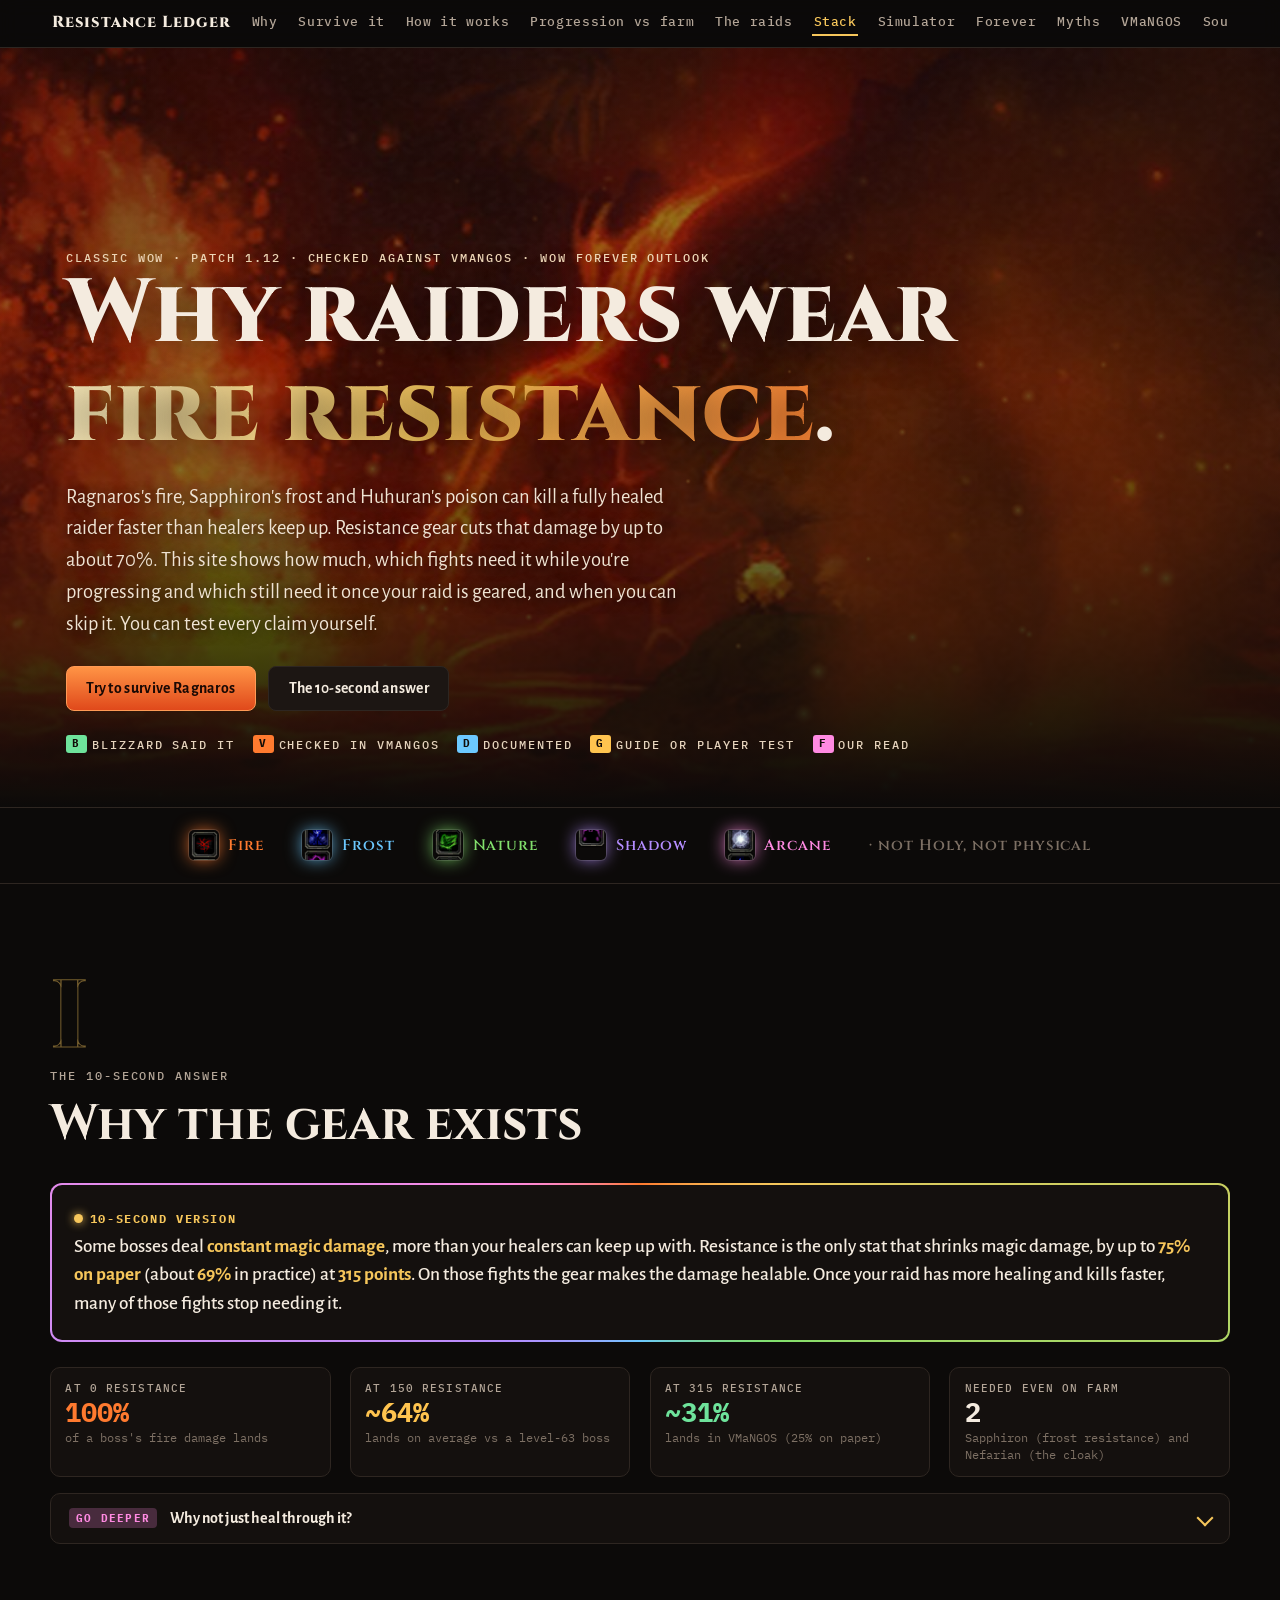
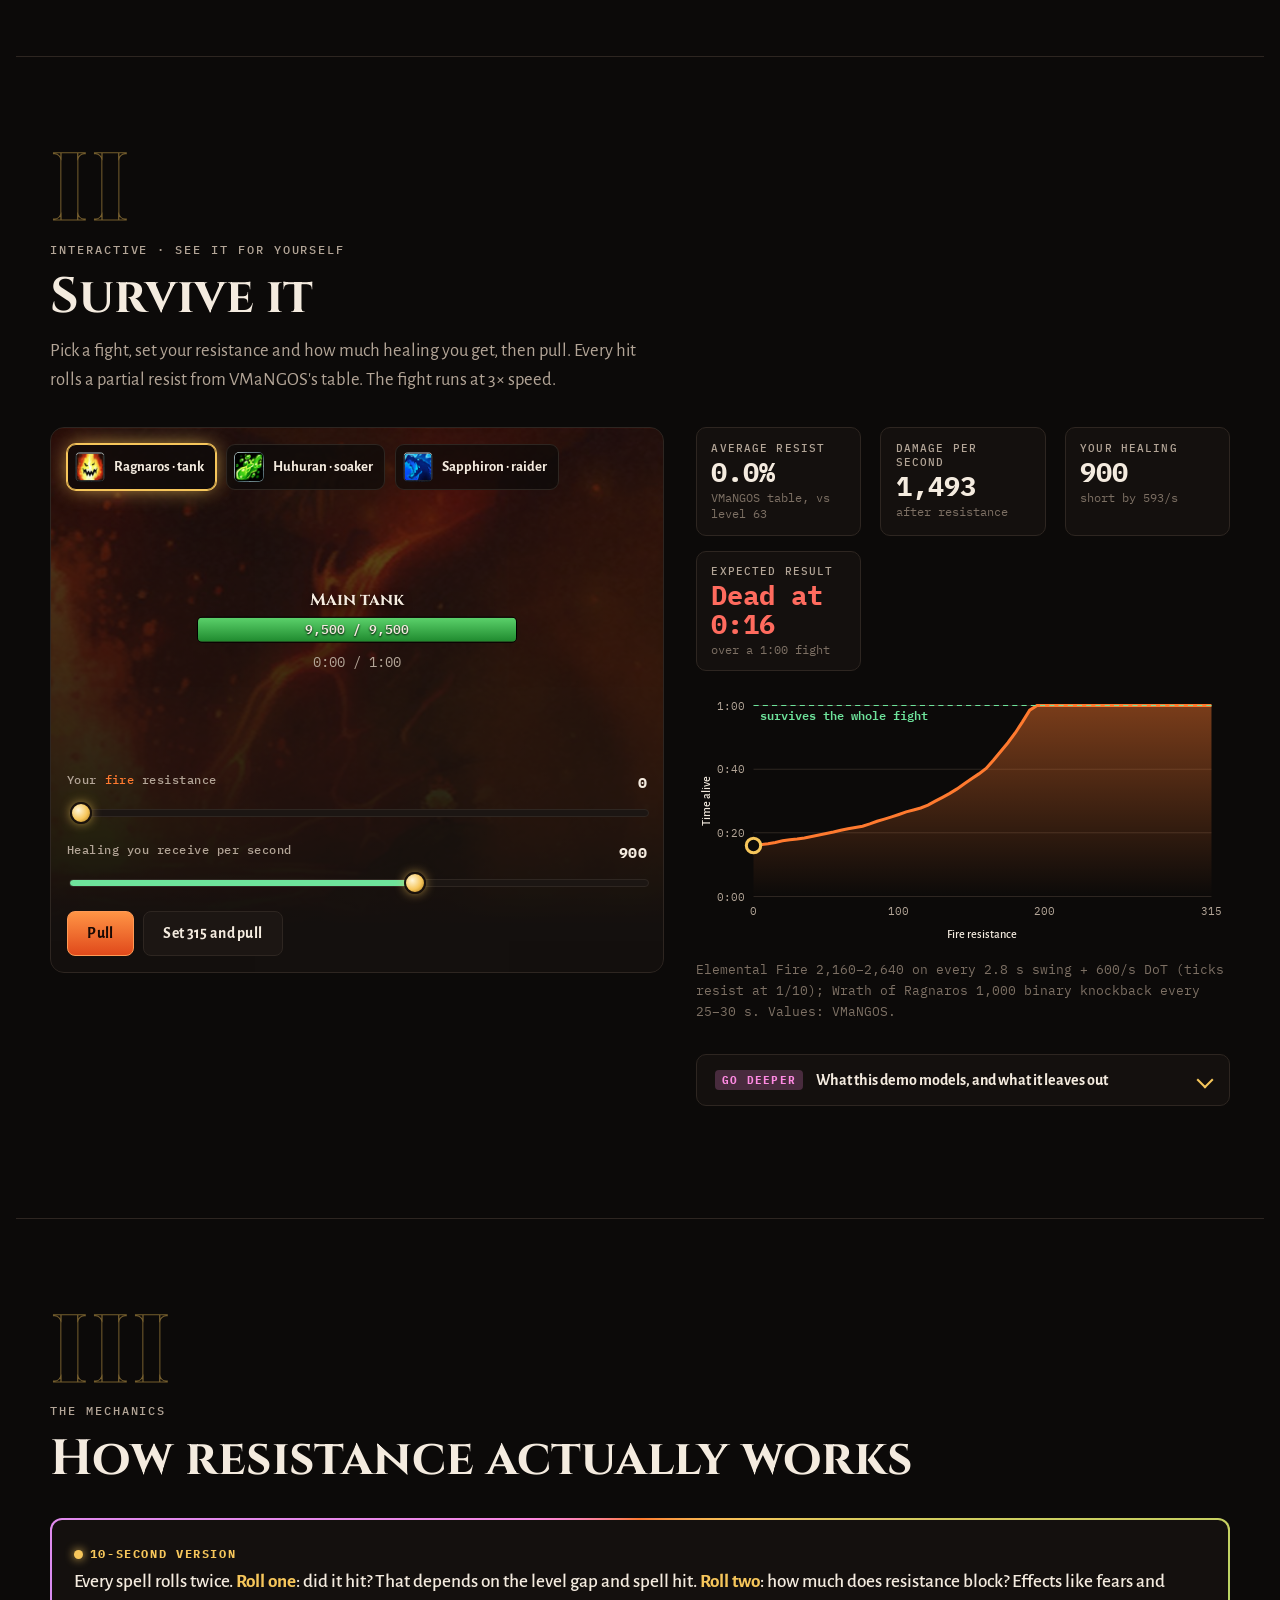
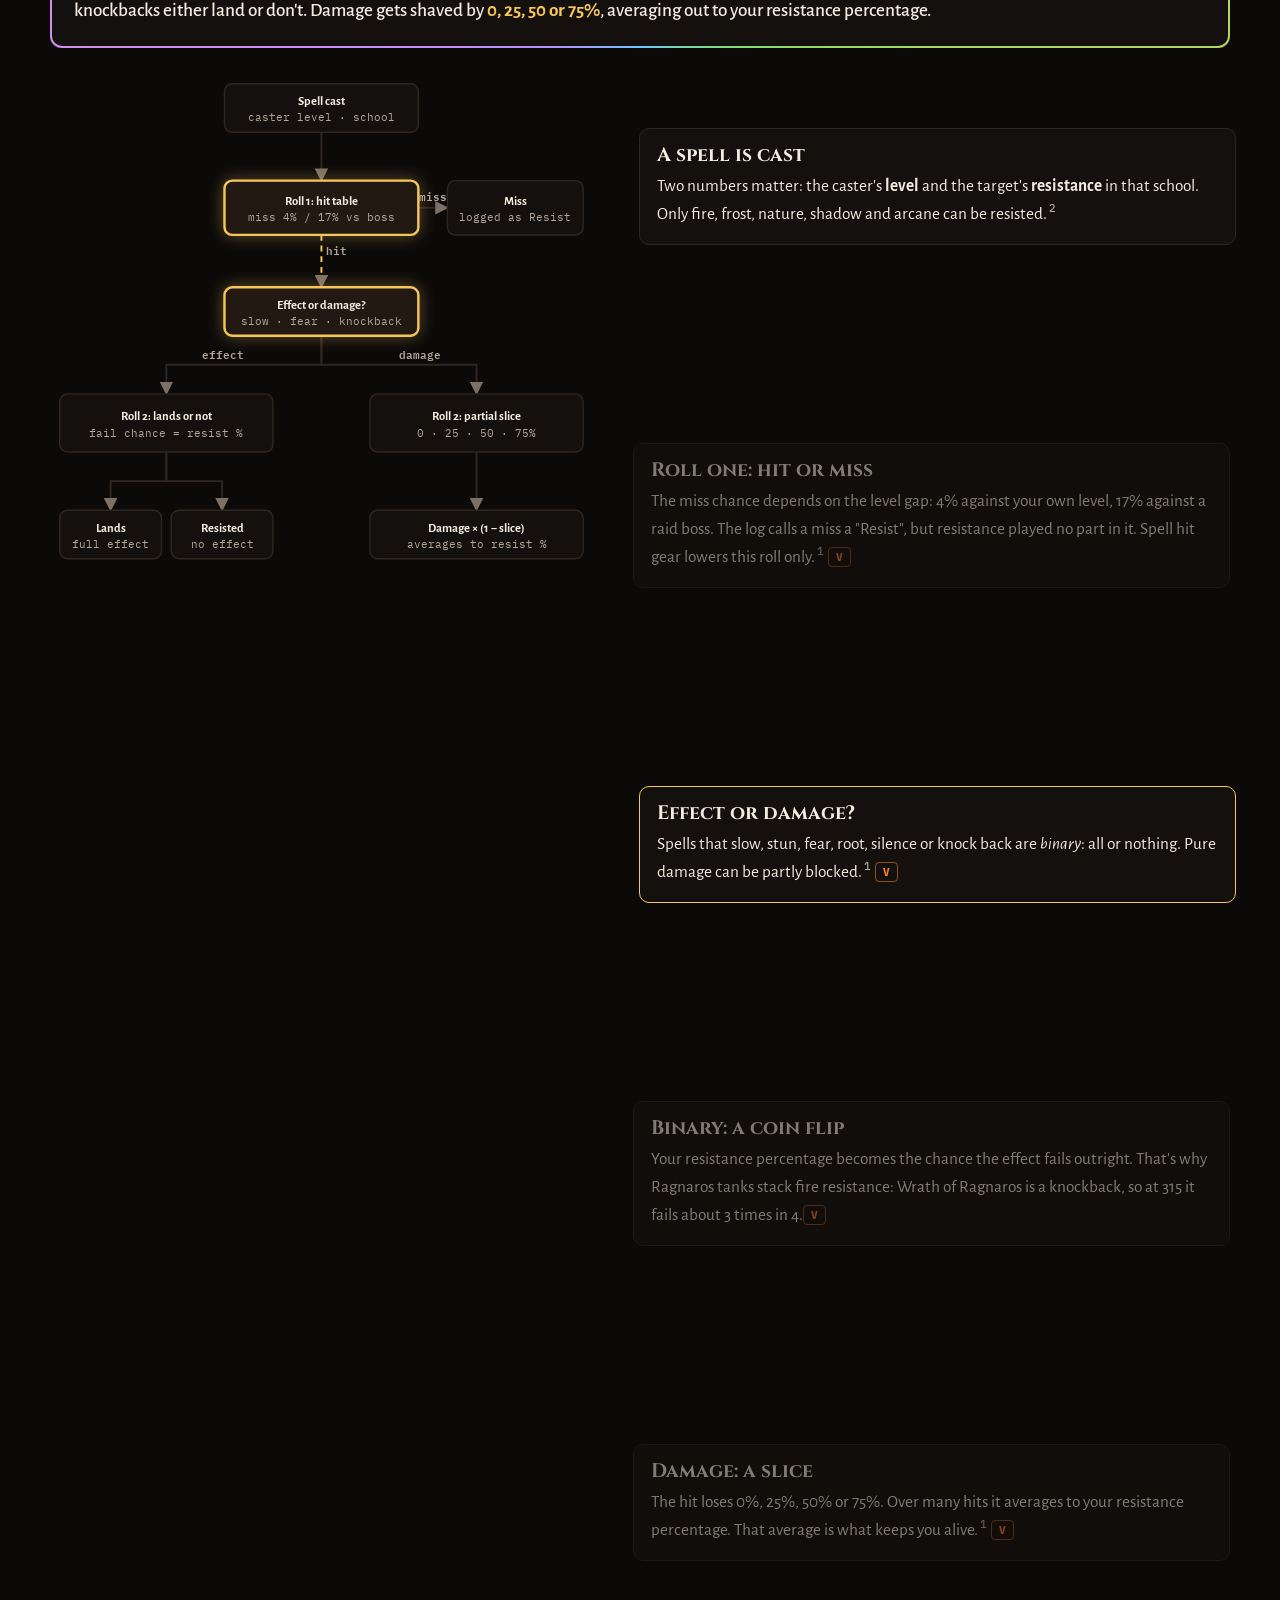
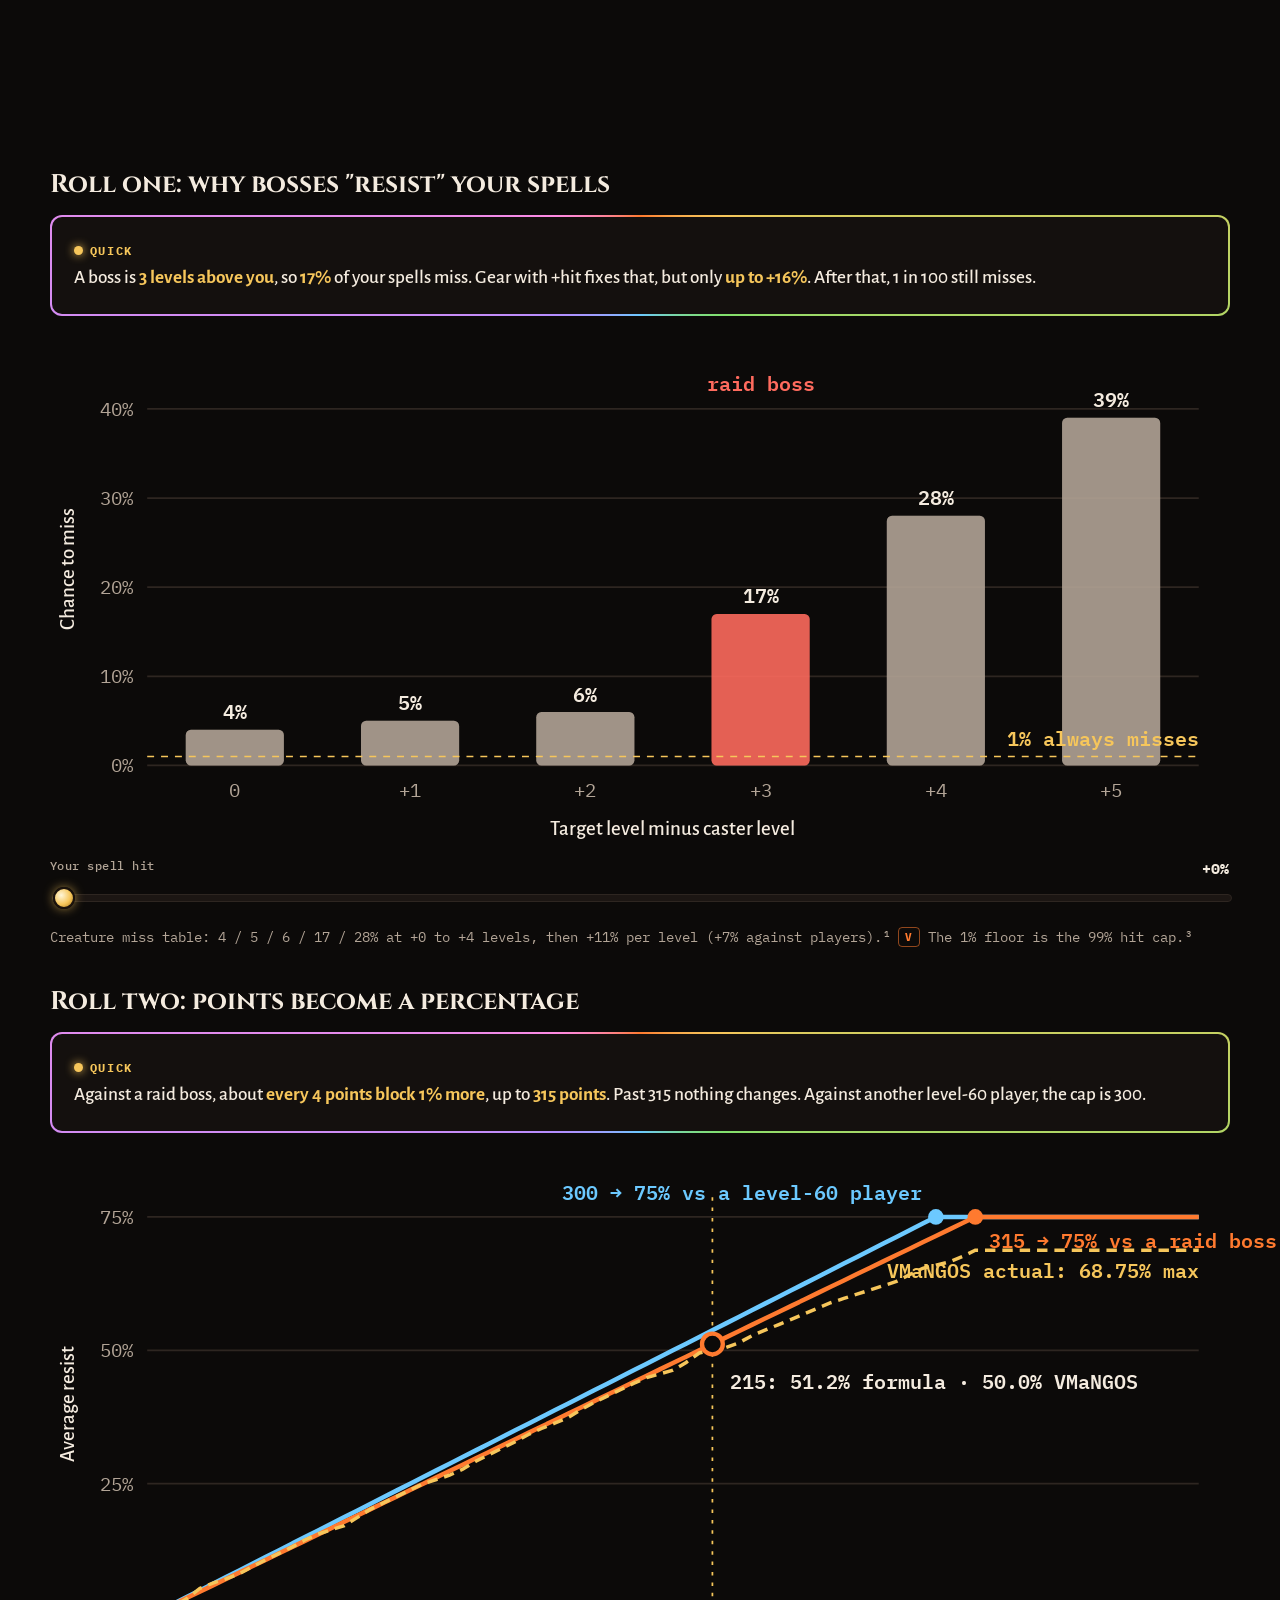
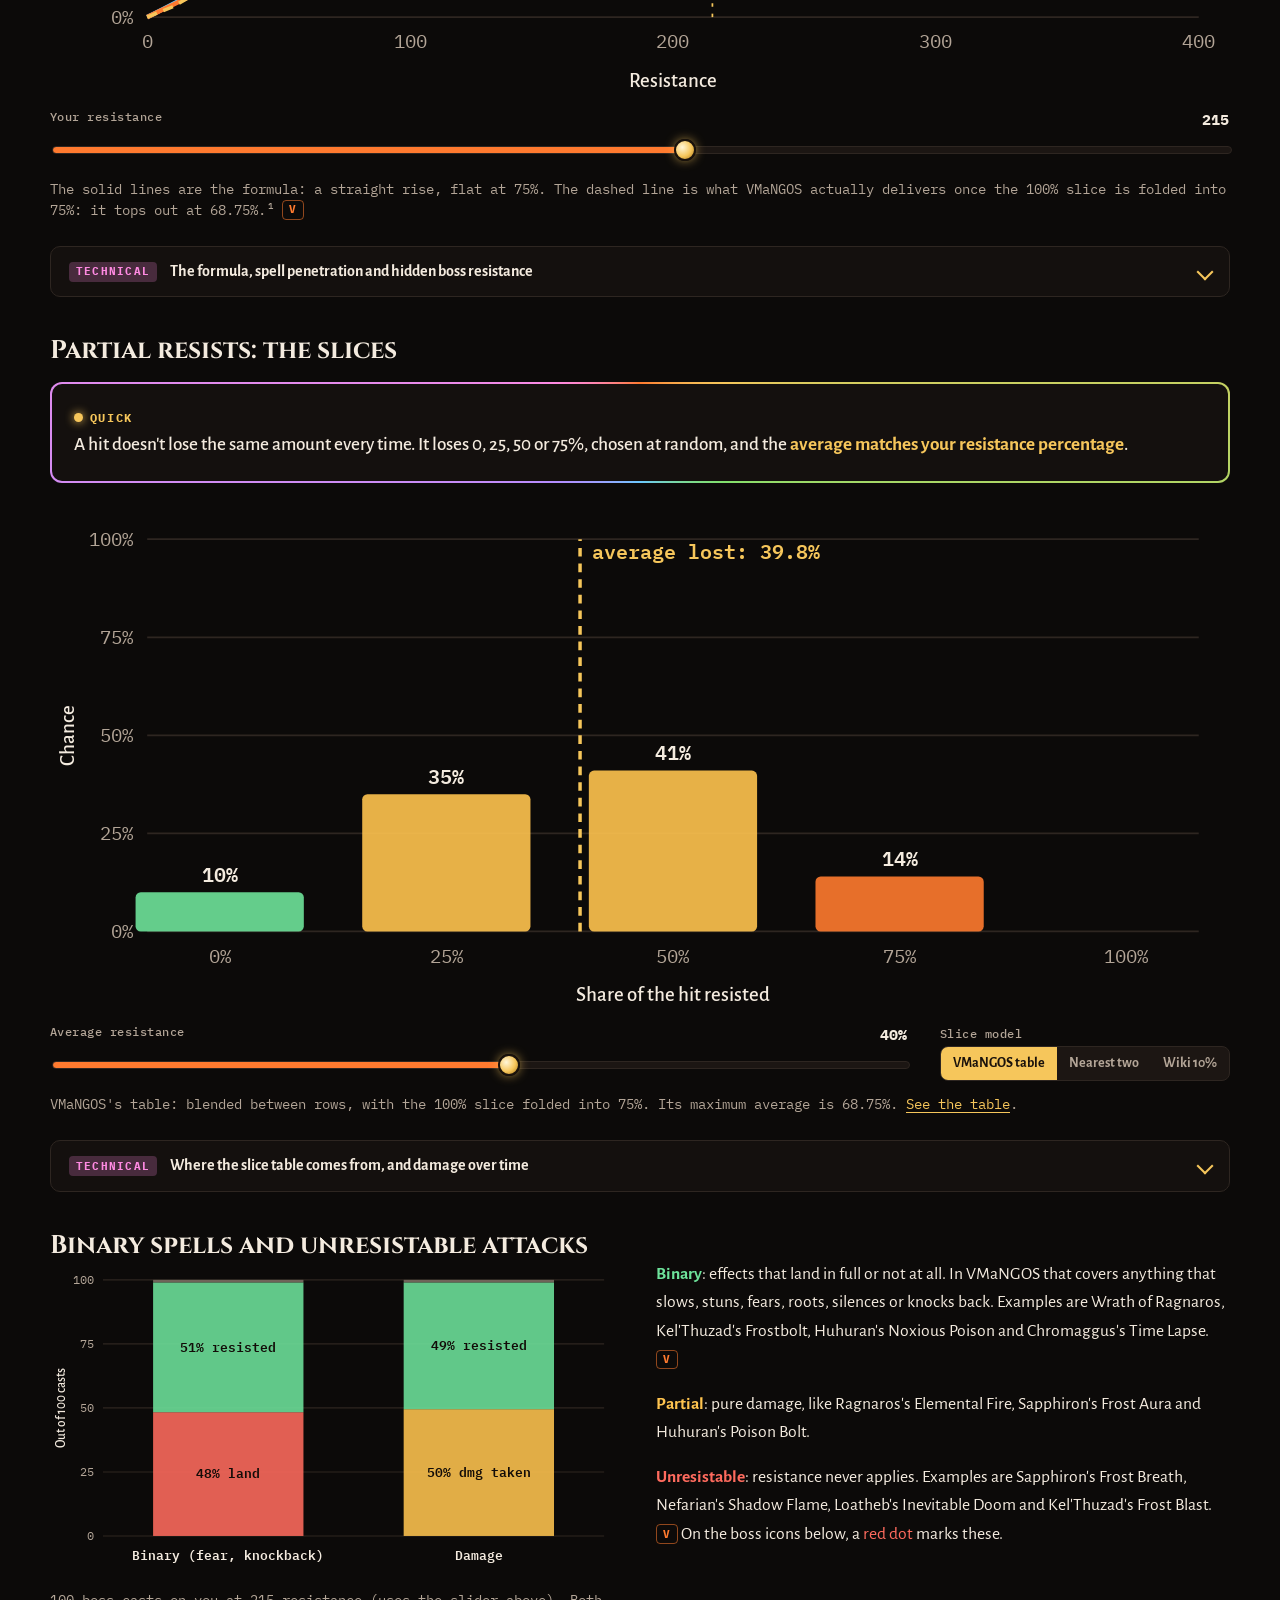
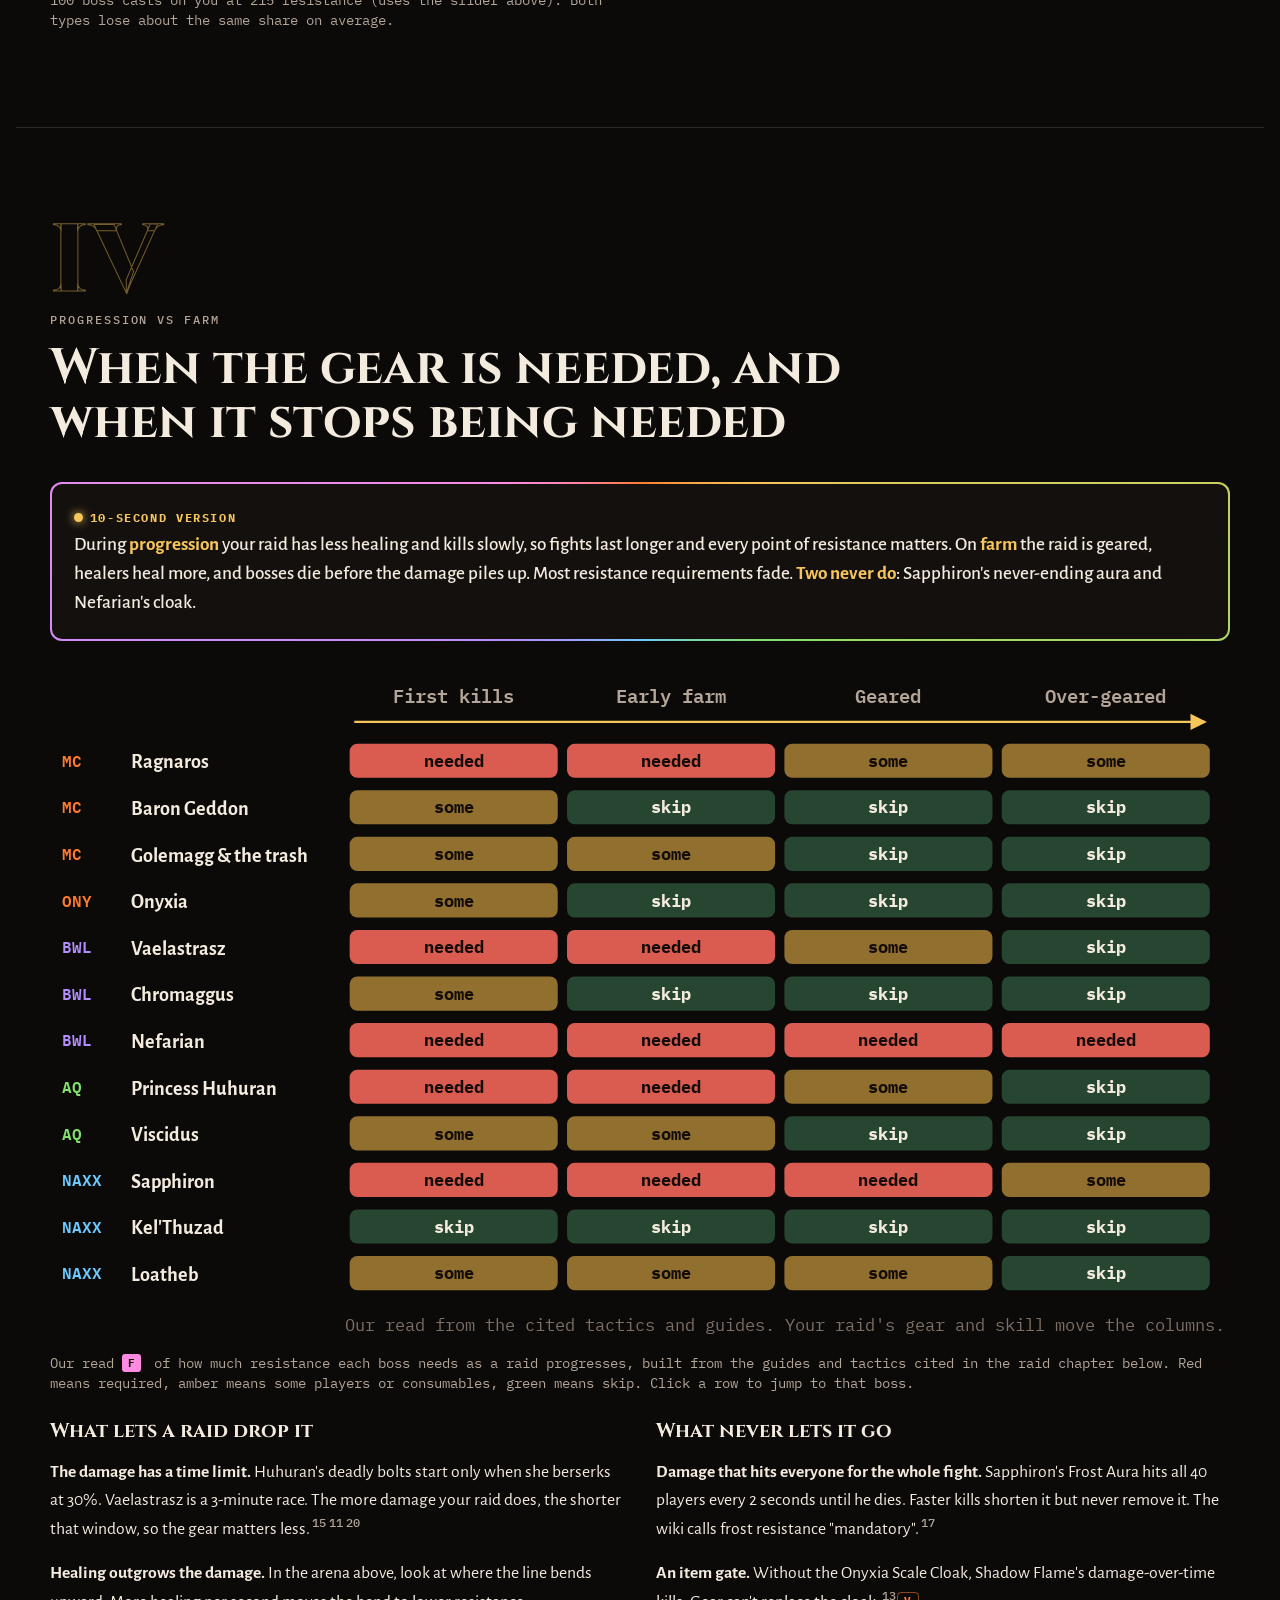
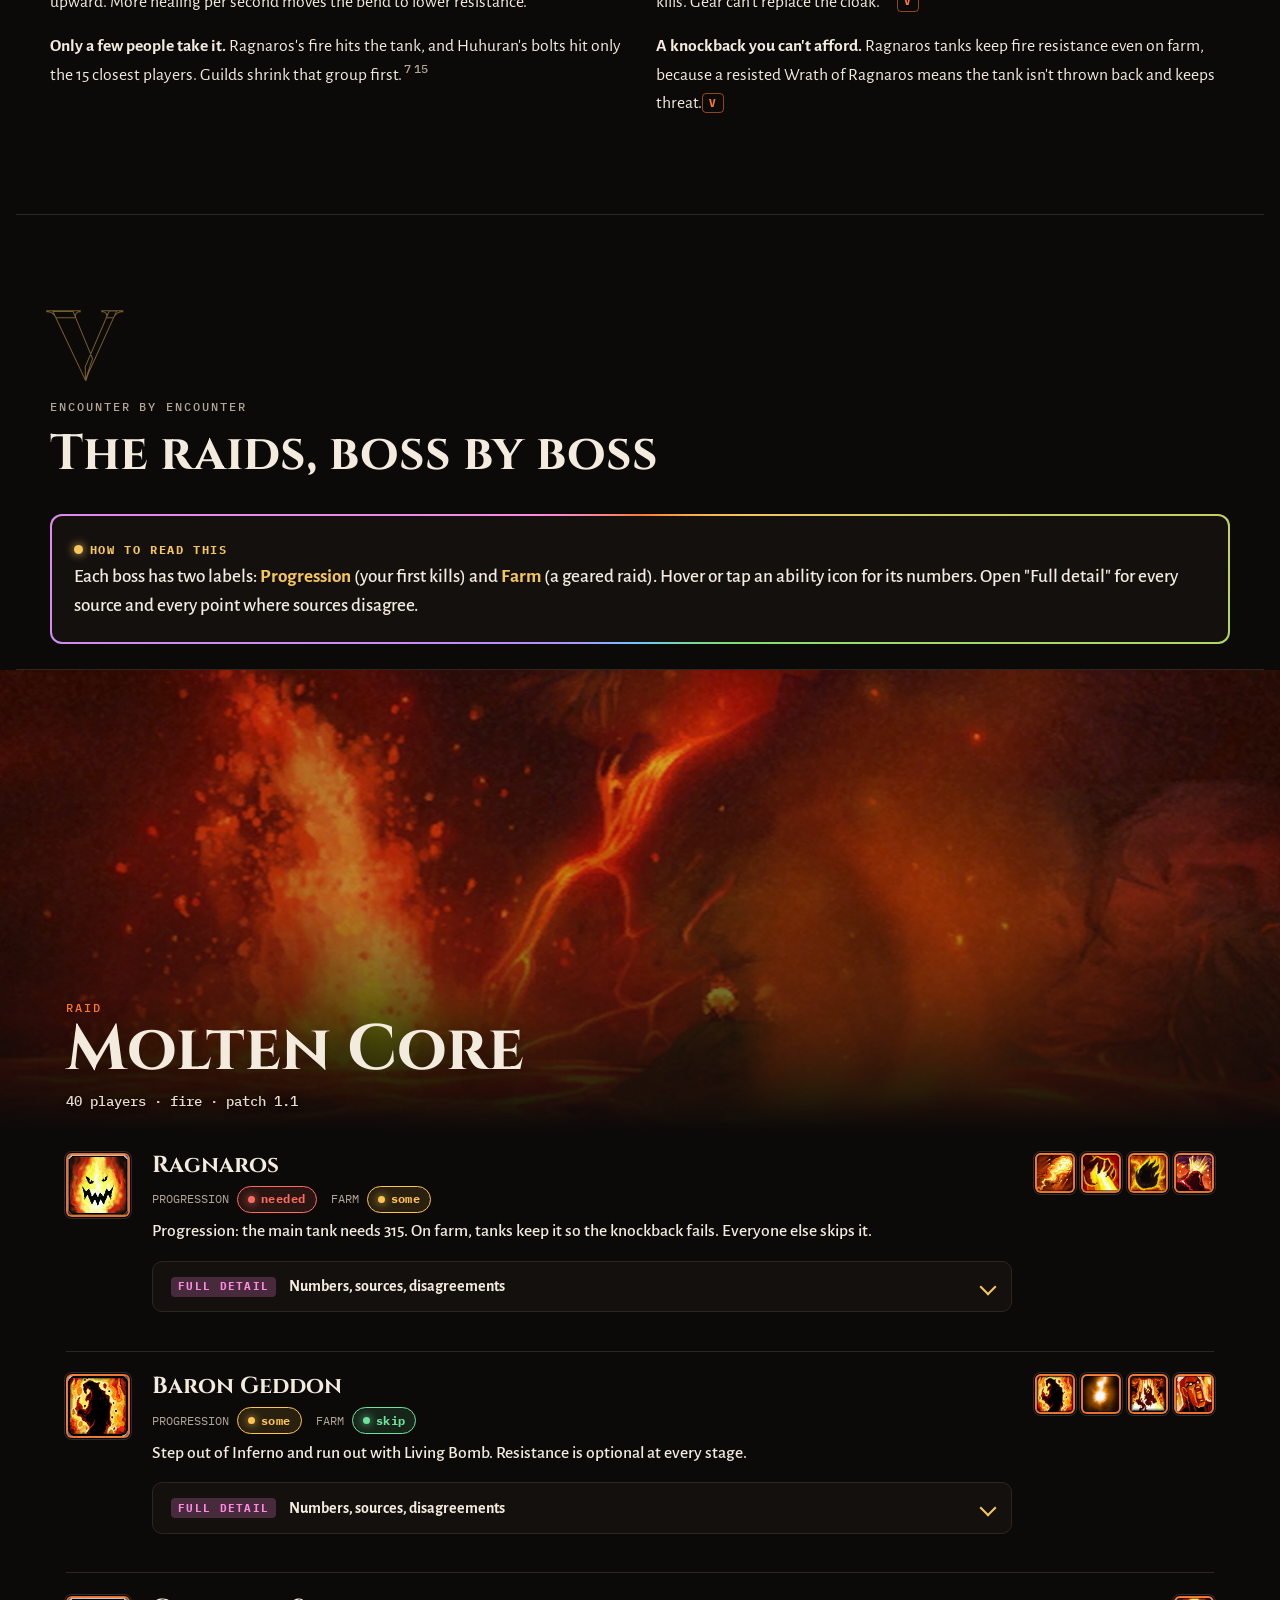
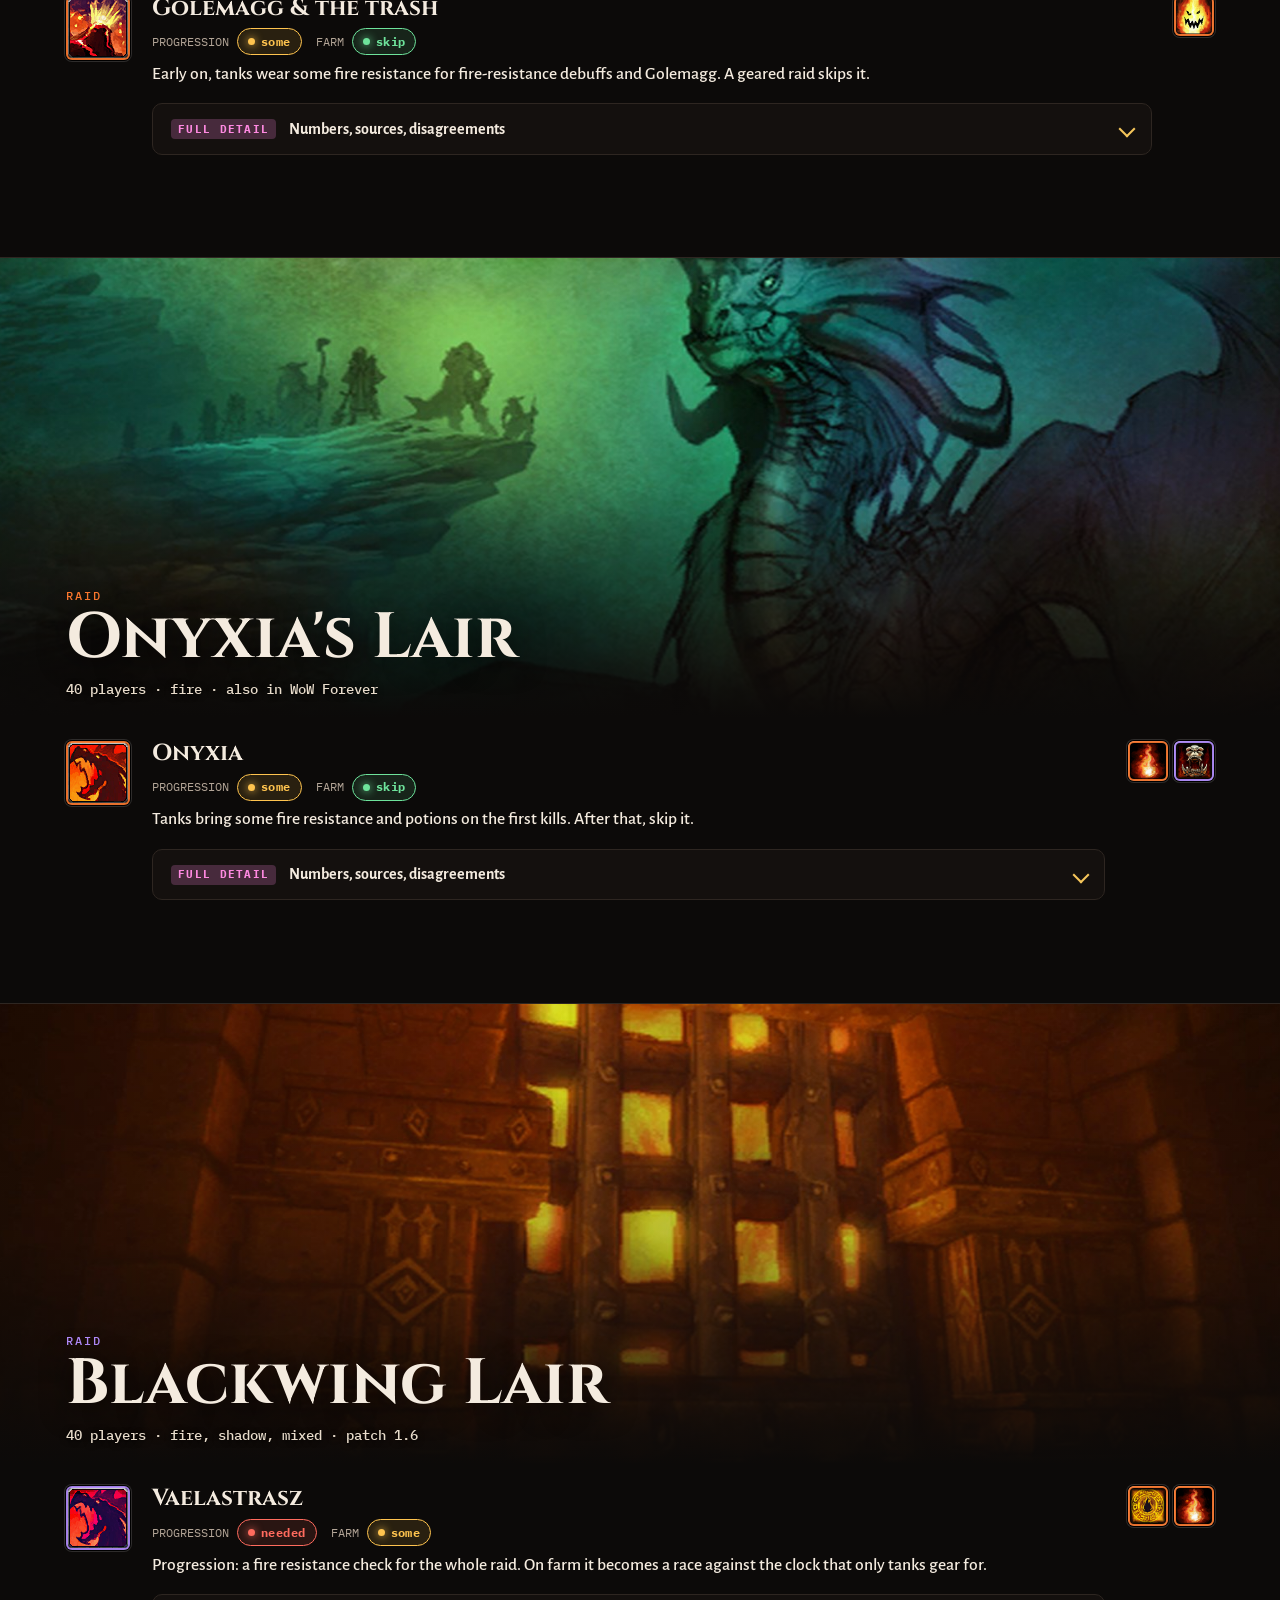
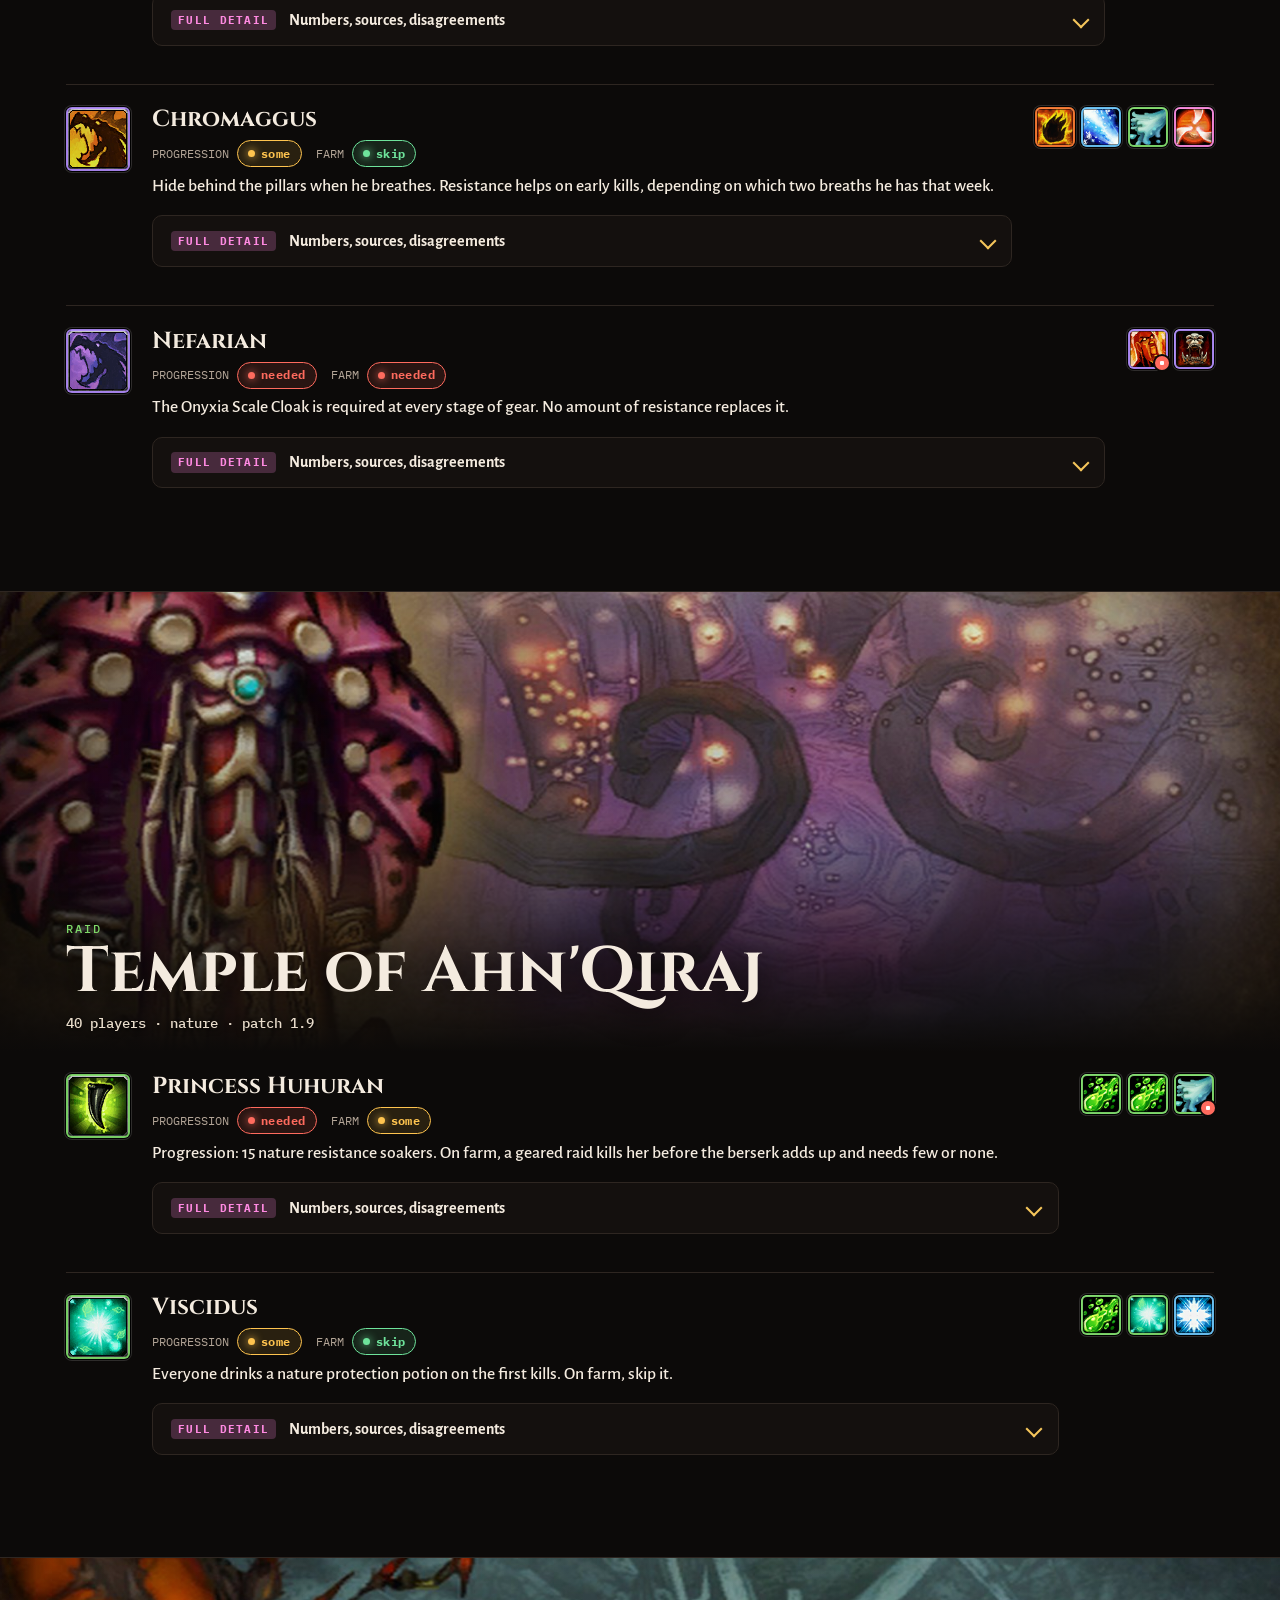
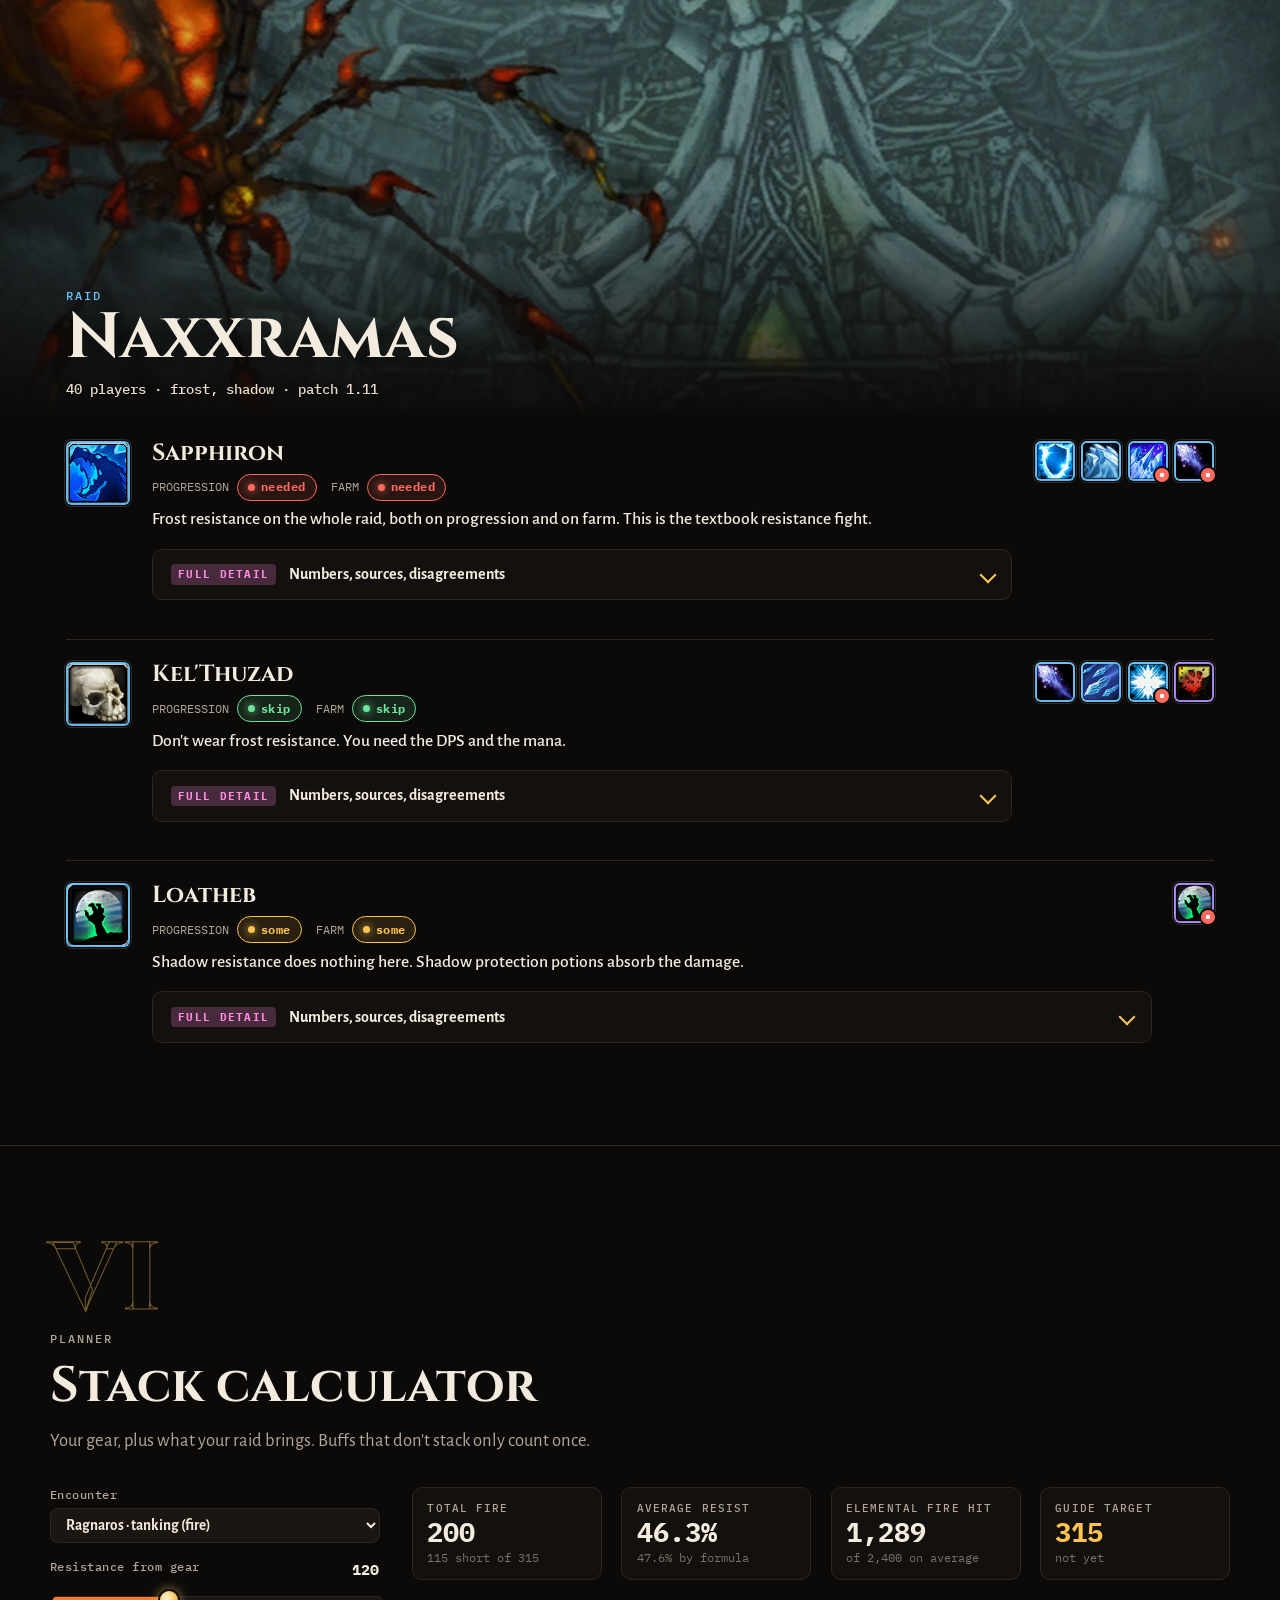
==== commit 82fe1f44: "Redesign around why resistance gear is needed Adds the Survive it arena, progression-vs-farm heat ma" ====
--- a/index.html
+++ b/index.html
@@ -3,960 +3,386 @@
 <head>
 <meta charset="utf-8">
 <meta name="viewport" content="width=device-width, initial-scale=1, viewport-fit=cover">
-<meta name="description" content="How spell resistance works in Classic WoW, which raid fights need it, how guilds skip it, and what WoW Forever has confirmed. Interactive charts, a simulator, and 38 sources.">
-<style>:root{padding-top:env(safe-area-inset-top,0px);padding-bottom:env(safe-area-inset-bottom,0px)}body{margin:0}img{max-width:100%}[hidden]{display:none!important}</style>
 <title>The Resistance Ledger</title>
 <meta name="claude:viewport-fit-sides" content="cover">
+<meta name="description" content="Why raiders wear magic resistance gear in Classic WoW: how resistance works, which bosses demand it during progression and on farm, how guilds skip it, and what WoW Forever has confirmed. Checked against VMaNGOS, with interactive simulators.">
+<meta name="theme-color" content="#0c0a09">
 <link rel="preconnect" href="https://fonts.googleapis.com">
 <link rel="preconnect" href="https://fonts.gstatic.com" crossorigin>
-<link rel="stylesheet" href="https://fonts.googleapis.com/css2?family=Spectral+SC:wght@500;700&family=Spectral:ital,wght@0,400;0,600;1,400&family=Alegreya+Sans:wght@400;500;700&family=IBM+Plex+Mono:wght@400;500&display=swap">
-<style>
-/* Layout: one long reading column (68ch) on a cool slate ground; figures break out wider and sit on the page, not in boxes. The five spell schools are the only colour. */
-:root{
-  --bg:#eceff4; --bg2:#e1e5ed; --ink:#141824; --muted:#545d71; --rule:#c3cad8;
-  --accent:#5b36a8; --accent-ink:#ffffff;
-  --fire:#c2410c; --frost:#13719f; --nature:#2f7d22; --shadow:#6a3fa0; --arcane:#a52a8f;
-  --good:#23704a; --warn:#8f5a00; --bad:#ad2318;
-  --f-display:"Spectral SC", "Iowan Old Style", Georgia, serif;
-  --f-serif:"Spectral", "Iowan Old Style", Georgia, serif;
-  --f-sans:"Alegreya Sans", "Segoe UI", system-ui, sans-serif;
-  --f-mono:"IBM Plex Mono", ui-monospace, Consolas, monospace;
-}
-@media (prefers-color-scheme: dark){:root:not([data-theme="light"]){
-  --bg:#0d1017; --bg2:#151a24; --ink:#e5e8ef; --muted:#9aa3b7; --rule:#2a3245;
-  --accent:#b294ff; --accent-ink:#120c22;
-  --fire:#ff8c52; --frost:#6cc6f7; --nature:#8fd66f; --shadow:#b897f2; --arcane:#ee86d9;
-  --good:#5fd39a; --warn:#f2b54a; --bad:#ff7a6e; color-scheme:dark}}
-:root[data-theme="dark"]{
-  --bg:#0d1017; --bg2:#151a24; --ink:#e5e8ef; --muted:#9aa3b7; --rule:#2a3245;
-  --accent:#b294ff; --accent-ink:#120c22;
-  --fire:#ff8c52; --frost:#6cc6f7; --nature:#8fd66f; --shadow:#b897f2; --arcane:#ee86d9;
-  --good:#5fd39a; --warn:#f2b54a; --bad:#ff7a6e; color-scheme:dark}
-
-*{box-sizing:border-box}
-html{scroll-behavior:smooth}
-@media (prefers-reduced-motion: reduce){html{scroll-behavior:auto}}
-body{background:var(--bg);color:var(--ink);font:400 1.06rem/1.62 var(--f-sans);
-  padding-left:max(16px, env(safe-area-inset-left, 0px));padding-right:max(16px, env(safe-area-inset-right, 0px));}
-body::before{content:"";position:fixed;inset:0 0 auto;height:env(safe-area-inset-top,0px);z-index:10;background:var(--bg)}
-a{color:var(--accent)}
-a:focus-visible,button:focus-visible,input:focus-visible,select:focus-visible,summary:focus-visible{outline:2px solid var(--accent);outline-offset:2px}
-h1,h2,h3{font-family:var(--f-display);font-weight:700;text-wrap:balance;line-height:1.12;margin:0}
-h2{font-size:clamp(1.8rem,4.2vw,2.7rem);letter-spacing:.01em}
-h3{font-size:1.32rem;font-weight:500}
-p{margin:0}
-.prose{max-width:68ch;margin-inline:auto;display:flex;flex-direction:column;gap:1rem}
-.prose p{font-family:var(--f-serif);font-size:1.1rem}
-.wide{max-width:1120px;margin-inline:auto}
-.eyebrow{font:500 .78rem/1 var(--f-mono);letter-spacing:.14em;text-transform:uppercase;color:var(--muted)}
-.mono{font-family:var(--f-mono);font-variant-numeric:tabular-nums}
-sup.c{font:500 .68em/0 var(--f-mono);margin-left:1px}
-sup.c a{text-decoration:none;padding:0 1px}
-sup.c a:hover{text-decoration:underline}
-.fire{color:var(--fire)}.frost{color:var(--frost)}.nature{color:var(--nature)}.shadow{color:var(--shadow)}.arcane{color:var(--arcane)}
-
-/* nav */
-nav.top{position:sticky;top:env(safe-area-inset-top,0px);z-index:9;background:color-mix(in srgb,var(--bg) 92%,transparent);backdrop-filter:blur(6px);border-bottom:1px solid var(--rule);margin-inline:calc(-1 * max(16px, env(safe-area-inset-left, 0px))) calc(-1 * max(16px, env(safe-area-inset-right, 0px)));padding-inline:max(16px, env(safe-area-inset-left, 0px)) max(16px, env(safe-area-inset-right, 0px))}
-nav.top .in{max-width:1120px;margin-inline:auto;display:flex;gap:1.2rem;align-items:center;overflow-x:auto;padding-block:.6rem;scrollbar-width:none}
-nav.top a{font:500 .82rem/1 var(--f-mono);letter-spacing:.06em;color:var(--muted);text-decoration:none;white-space:nowrap}
-nav.top a:hover{color:var(--ink)}
-nav.top .brand{font:700 1rem/1 var(--f-display);color:var(--ink);letter-spacing:.04em}
-
-section{padding-block:clamp(3rem,8vw,5.5rem);border-bottom:1px solid var(--rule)}
-section > .head{max-width:68ch;margin:0 auto 2rem;display:flex;flex-direction:column;gap:.7rem}
-section > .head p{font-family:var(--f-serif);font-size:1.15rem;color:var(--muted)}
-
-/* hero */
-.hero{padding-block:clamp(2.5rem,6vw,4rem) 0;border-bottom:0}
-.hero-grid{display:grid;grid-template-columns:1.05fr 1fr;gap:2.5rem;align-items:center}
-.hero h1{font-size:clamp(2.6rem,7vw,5rem);letter-spacing:.005em}
-.hero h1 em{font-style:normal;color:var(--accent)}
-.hero .lede{font:400 1.22rem/1.55 var(--f-serif);max-width:52ch;margin-top:1.1rem}
-.hero .meta{display:flex;flex-wrap:wrap;gap:.4rem 1.2rem;margin-top:1.4rem}
-#heroCanvas{width:100%;aspect-ratio:5/4;max-width:100%;display:block}
-.formula-banner{margin-top:1.6rem;font:500 clamp(.9rem,2.2vw,1.08rem)/1.5 var(--f-mono);padding:.9rem 0;border-top:1px solid var(--rule);border-bottom:1px solid var(--rule);overflow-x:auto;white-space:nowrap}
-@media (max-width:820px){.hero-grid{grid-template-columns:1fr}}
-
-/* marquee */
-.frieze{margin-inline:calc(-1 * max(16px, env(safe-area-inset-left, 0px))) calc(-1 * max(16px, env(safe-area-inset-right, 0px)));overflow:hidden;border-block:1px solid var(--rule);background:var(--bg2);padding-block:1rem}
-.frieze-track{display:flex;gap:2.6rem;width:max-content;animation:roll 70s linear infinite}
-.frieze:hover .frieze-track{animation-play-state:paused}
-@keyframes roll{to{transform:translateX(-50%)}}
-@media (prefers-reduced-motion: reduce){.frieze{overflow-x:auto}.frieze-track{animation:none}}
-.fz{display:flex;gap:.8rem;align-items:center;white-space:nowrap}
-.fz svg{width:56px;height:56px;flex:none}
-.fz b{font:700 1.05rem/1.1 var(--f-display);display:block}
-.fz span{font:400 .8rem/1.3 var(--f-mono);color:var(--muted)}
-
-/* scrolly pipeline */
-.scrolly{display:grid;grid-template-columns:minmax(0,1fr) minmax(0,1.1fr);gap:3rem;max-width:1120px;margin-inline:auto}
-.scrolly .steps{display:flex;flex-direction:column;gap:30vh;padding-block:10vh 20vh}
-.scrolly .step{border-left:3px solid var(--rule);padding-left:1.1rem;transition:border-color .3s, opacity .3s;opacity:.55}
-.scrolly .step.on{border-color:var(--accent);opacity:1}
-.scrolly .step h3{margin-bottom:.4rem}
-.scrolly .step p{font-family:var(--f-serif)}
-.scrolly .stage{position:sticky;top:calc(env(safe-area-inset-top,0px) + 4.5rem);height:fit-content}
-#pipe{width:100%;height:auto;max-width:100%}
-#pipe .node rect{fill:var(--bg2);stroke:var(--rule);stroke-width:1.5;transition:stroke .3s, fill .3s}
-#pipe .node text{fill:var(--ink);font:500 13px var(--f-sans)}
-#pipe .node .sub{fill:var(--muted);font:400 11px var(--f-mono)}
-#pipe .edge{stroke:var(--rule);stroke-width:2;fill:none;transition:stroke .3s}
-#pipe .lbl{fill:var(--muted);font:500 11px var(--f-mono)}
-#pipe .on rect{stroke:var(--accent);stroke-width:2.5}
-#pipe .edge.on{stroke:var(--accent)}
-@media (max-width:820px){.scrolly{grid-template-columns:1fr;gap:1rem}.scrolly .stage{top:calc(env(safe-area-inset-top,0px) + 2.8rem);background:var(--bg);z-index:2;padding-block:.5rem;border-bottom:1px solid var(--rule)}.scrolly .steps{gap:40vh;padding-block:4vh 30vh}}
-
-/* figures */
-figure{margin:2.4rem auto;max-width:880px}
-figure.wide{max-width:1120px}
-figcaption{font:400 .86rem/1.5 var(--f-mono);color:var(--muted);margin-top:.7rem;max-width:80ch}
-.chart{width:100%;height:auto;display:block;overflow:visible}
-.chart .grid line{stroke:var(--rule);stroke-width:1}
-.chart .axis text{fill:var(--muted);font:400 11px var(--f-mono)}
-.chart .axis .title{fill:var(--ink);font:500 12px var(--f-sans)}
-.chart .lab{font:500 11.5px var(--f-mono)}
-.ctrls{display:flex;flex-wrap:wrap;gap:1rem 2rem;align-items:end;margin-block:1rem}
-.ctrl{display:flex;flex-direction:column;gap:.3rem;min-width:min(240px,100%)}
-.ctrl label{font:500 .8rem/1.2 var(--f-mono);letter-spacing:.04em;color:var(--muted)}
-.ctrl output{font:500 1rem var(--f-mono);color:var(--ink)}
-input[type=range]{width:100%;accent-color:var(--accent)}
-select,button{font:500 .95rem var(--f-sans);color:var(--ink);background:var(--bg2);border:1px solid var(--rule);border-radius:6px;padding:.45rem .7rem}
-button.primary{background:var(--accent);color:var(--accent-ink);border-color:var(--accent);font-weight:700;cursor:pointer}
-button{cursor:pointer}
-.seg{display:inline-flex;border:1px solid var(--rule);border-radius:6px;overflow:hidden}
-.seg button{border:0;border-radius:0;background:transparent}
-.seg button[aria-pressed="true"]{background:var(--accent);color:var(--accent-ink)}
-
-/* equation */
-.eq{font:500 clamp(.92rem,2.4vw,1.12rem)/1.7 var(--f-mono);padding:1.1rem 0 1.1rem 1.2rem;border-left:3px solid var(--accent);overflow-x:auto;max-width:68ch;margin:1.4rem auto;white-space:pre}
-.eq .k{color:var(--accent)}
-
-/* tables */
-.tbl-wrap{overflow-x:auto;max-width:1120px;margin-inline:auto}
-table{border-collapse:collapse;width:100%;font-size:.95rem}
-th,td{text-align:left;vertical-align:top;padding:.7rem .8rem .7rem 0;border-bottom:1px solid var(--rule)}
-th{font:500 .74rem/1.2 var(--f-mono);letter-spacing:.1em;text-transform:uppercase;color:var(--muted)}
-td.boss{font:700 1.05rem/1.2 var(--f-display);white-space:nowrap}
-tr.raid td{border-bottom:2px solid var(--ink);padding-top:2rem}
-tr.raid td h3{font-size:1.5rem}
-tr.raid td span{font:400 .85rem var(--f-mono);color:var(--muted);margin-left:.6rem}
-.pill{display:inline-block;font:500 .72rem/1 var(--f-mono);padding:.28rem .5rem;border-radius:99px;border:1px solid currentColor;white-space:nowrap;letter-spacing:.03em}
-.pill.req{color:var(--bad)}.pill.some{color:var(--warn)}.pill.none{color:var(--good)}
-.tbl-num{font-variant-numeric:tabular-nums}
-
-/* simulator */
-.sim{display:grid;grid-template-columns:minmax(0,320px) minmax(0,1fr);gap:2.5rem;max-width:1120px;margin-inline:auto}
-.sim .side{display:flex;flex-direction:column;gap:1rem}
-.sim .out{display:flex;flex-direction:column;gap:1.5rem;min-width:0}
-.stats{display:grid;grid-template-columns:repeat(auto-fit,minmax(150px,1fr));gap:1rem 1.5rem;border-top:1px solid var(--rule);border-bottom:1px solid var(--rule);padding-block:1rem}
-.stat .v{font:500 1.6rem/1.1 var(--f-mono);font-variant-numeric:tabular-nums}
-.stat .k{font:500 .74rem/1.3 var(--f-mono);letter-spacing:.08em;text-transform:uppercase;color:var(--muted)}
-.stat .d{font:400 .8rem var(--f-mono);color:var(--muted)}
-.log{font:400 .82rem/1.55 var(--f-mono);max-height:15.5em;overflow:auto;border-left:2px solid var(--rule);padding-left:.9rem;font-variant-numeric:tabular-nums}
-.log .miss{color:var(--muted)}.log .full{color:var(--bad)}.log .part{color:var(--warn)}.log .hit{color:var(--good)}
-.chk{display:flex;gap:.5rem;align-items:flex-start;font-size:.95rem}
-.chk input{margin-top:.3rem;accent-color:var(--accent)}
-@media (max-width:820px){.sim{grid-template-columns:1fr}}
-
-/* verdict list */
-.myths{max-width:900px;margin-inline:auto;display:flex;flex-direction:column}
-.myth{display:grid;grid-template-columns:7.5rem minmax(0,1fr);gap:1.4rem;padding-block:1.6rem;border-bottom:1px solid var(--rule)}
-.stamp{font:700 .9rem/1 var(--f-display);letter-spacing:.08em;text-transform:uppercase;border:2px solid currentColor;padding:.5rem .4rem;text-align:center;transform:rotate(-4deg);height:fit-content;border-radius:3px}
-.stamp.f{color:var(--bad)}.stamp.p{color:var(--warn)}.stamp.t{color:var(--good)}.stamp.u{color:var(--muted)}
-.myth h3{font-family:var(--f-serif);font-style:italic;font-weight:400;font-size:1.3rem;margin-bottom:.5rem}
-.myth p{font-family:var(--f-serif)}
-@media (max-width:560px){.myth{grid-template-columns:1fr;gap:.8rem}.stamp{width:fit-content}}
-
-/* forever ledger */
-.ledger{max-width:1120px;margin-inline:auto;display:grid;grid-template-columns:repeat(3,minmax(0,1fr));gap:2.2rem}
-.ledger .col h3{padding-bottom:.6rem;border-bottom:2px solid currentColor;margin-bottom:.4rem}
-.ledger .col.b h3{color:var(--good)}.ledger .col.g h3{color:var(--warn)}.ledger .col.f h3{color:var(--accent)}
-.ledger ul{list-style:none;padding:0;margin:0}
-.ledger li{padding-block:.75rem;border-bottom:1px solid var(--rule);font-size:.98rem}
-@media (max-width:900px){.ledger{grid-template-columns:1fr}}
-
-.grade{font:500 .7rem/1 var(--f-mono);padding:.2rem .4rem;border-radius:3px;vertical-align:.1em;margin-right:.3rem;color:var(--bg)}
-.grade.B{background:var(--good)}.grade.D{background:var(--frost)}.grade.G{background:var(--warn)}.grade.F{background:var(--accent)}
-
-ol.src{max-width:900px;margin-inline:auto;padding-left:2.4rem;font-size:.93rem;display:flex;flex-direction:column;gap:.55rem}
-ol.src li{overflow-wrap:anywhere}
-ol.src li:target{background:color-mix(in srgb,var(--accent) 16%,transparent)}
-ol.src .note{color:var(--muted)}
-footer{padding-block:3rem;text-align:center;color:var(--muted);font:400 .85rem/1.6 var(--f-mono)}
-.callout{max-width:68ch;margin:1.6rem auto;padding:1rem 0 1rem 1.2rem;border-left:3px solid var(--warn);font-family:var(--f-serif)}
-.two{display:grid;grid-template-columns:minmax(0,1fr) minmax(0,1fr);gap:2.5rem;max-width:1120px;margin-inline:auto}
-@media (max-width:820px){.two{grid-template-columns:1fr}}
-/* plain-language layer */
-.plain{max-width:68ch;margin:0 auto 1.6rem;padding:.9rem 0 .9rem 1.2rem;border-left:4px solid var(--good);font:500 1.12rem/1.55 var(--f-sans)}
-.plain b.tag{font:700 .72rem/1 var(--f-mono);letter-spacing:.12em;text-transform:uppercase;color:var(--good);display:block;margin-bottom:.35rem}
-details.tech{max-width:68ch;margin:1.4rem auto;border-top:1px solid var(--rule);border-bottom:1px solid var(--rule)}
-details.tech > summary{cursor:pointer;list-style:none;padding:.8rem 0;font:500 .85rem/1.2 var(--f-mono);letter-spacing:.06em;color:var(--accent);display:flex;gap:.6rem;align-items:center}
-details.tech > summary::-webkit-details-marker{display:none}
-details.tech > summary::before{content:"+";font:700 1.1rem/1 var(--f-mono);width:1rem;text-align:center}
-details.tech[open] > summary::before{content:"−"}
-details.tech > .body{display:flex;flex-direction:column;gap:1rem;padding-bottom:1.2rem}
-details.tech .eq,details.tech .callout{margin:0}
-.short{max-width:1120px;margin-inline:auto;display:grid;grid-template-columns:repeat(auto-fit,minmax(min(100%,300px),1fr));gap:0 2.5rem}
-.short p{padding-block:1rem;border-bottom:1px solid var(--rule);font:400 1.08rem/1.5 var(--f-sans)}
-.short p b{display:block;font:700 1.15rem/1.25 var(--f-display);margin-bottom:.25rem}
-dl.gloss{max-width:900px;margin-inline:auto;display:grid;grid-template-columns:minmax(9rem,auto) 1fr;gap:0 1.6rem}
-dl.gloss dt,dl.gloss dd{padding-block:.7rem;border-bottom:1px solid var(--rule);margin:0}
-dl.gloss dt{font:700 1rem/1.3 var(--f-display)}
-@media (max-width:560px){dl.gloss{grid-template-columns:1fr}dl.gloss dt{border-bottom:0;padding-bottom:0}}
-.kv{display:grid;grid-template-columns:auto 1fr;gap:.3rem 1rem;font:400 .92rem/1.4 var(--f-mono)}
-.kv dt{color:var(--muted)}.kv dd{margin:0}
-</style>
+<link rel="stylesheet" href="https://fonts.googleapis.com/css2?family=Cinzel:wght@600;700;800&family=Alegreya+Sans:wght@400;500;700&family=Alegreya:ital,wght@1,500&family=IBM+Plex+Mono:wght@400;500;600;700&display=swap">
+<link rel="stylesheet" href="site.css">
+<style>:root{padding-top:env(safe-area-inset-top,0px);padding-bottom:env(safe-area-inset-bottom,0px)}[hidden]{display:none!important}</style>
 </head>
 <body>
-
-
-<nav class="top" aria-label="Sections"><div class="in">
+<div class="progress" aria-hidden="true"></div>
+<nav class="top" aria-label="Chapters"><div class="in">
   <a class="brand" href="#top">Resistance Ledger</a>
-  <a href="#short">Short version</a><a href="#rolls">Two rolls</a><a href="#hit">Hit</a><a href="#resist">Resistance</a><a href="#partial">Partials</a><a href="#binary">Binary</a><a href="#sim">Simulator</a><a href="#raids">Raids</a><a href="#stack">Stack calculator</a><a href="#skip">Skipping</a><a href="#forever">Forever</a><a href="#myths">Misconceptions</a><a href="#glossary">Glossary</a><a href="#sources">Sources</a>
+  <a href="#why">Why</a><a href="#arena">Survive it</a><a href="#how">How it works</a><a href="#phase">Progression vs farm</a><a href="#raids">The raids</a><a href="#stack">Stack</a><a href="#sim">Simulator</a><a href="#forever">Forever</a><a href="#myths">Myths</a><a href="vmangos.html">VMaNGOS</a><a href="#sources">Sources</a>
+  <span class="xp" title="Chapters explored"><span class="xpbar"><i id="xpFill"></i></span><span id="xpTxt">0 / 10</span></span>
 </div></nav>
 
-<header class="hero wide" id="top">
-  <div class="hero-grid">
-    <div>
-      <p class="eyebrow">Classic WoW · patch 1.12 rules · WoW Forever outlook</p>
-      <h1>Every spell rolls <em>twice</em>.</h1>
-      <p class="lede">A spell first rolls to hit, then rolls against the target's resistance. This page shows both rolls with the numbers behind them. It covers every raid encounter where resistance matters, shows which ones guilds skip and how, and sets out what WoW Forever has actually confirmed. Every claim carries a numbered source, and the simulator lets you check the maths yourself.</p>
-      <div class="meta">
-        <span class="eyebrow"><span class="grade B">B</span>Blizzard said it</span>
-        <span class="eyebrow"><span class="grade D">D</span>Documented (wiki, patch notes, tooltips)</span>
-        <span class="eyebrow"><span class="grade G">G</span>Guide or player testing</span>
-        <span class="eyebrow"><span class="grade F">F</span>Our forecast</span>
-      </div>
-    </div>
-    <canvas id="heroCanvas" aria-label="Animated spells hitting a warded target, each showing a hit, partial resist or full resist"></canvas>
-  </div>
-  <div class="formula-banner" aria-label="Core formula">average resist = min( 75% , 0.75 × resistance ÷ (5 × caster level) )   ·   315 resistance ⇒ 75% vs a level-63 boss<sup class="c"><a href="#s1">1</a></sup></div>
+<header class="hero bleed" id="top">
+  <div class="art" role="img" aria-label="Molten Core loading screen: a lake of lava with Ragnaros rising in the distance"></div>
+  <canvas id="embers" aria-hidden="true"></canvas>
+  <div class="in">
+    <p class="eyebrow" style="color:#f0d8b8">Classic WoW · patch 1.12 · checked against VMaNGOS · WoW Forever outlook</p>
+    <h1>Why raiders wear <span class="burn">fire resistance</span>.</h1>
+    <p class="lede">Ragnaros's fire, Sapphiron's frost and Huhuran's poison can kill a fully healed raider faster than healers keep up. Resistance gear cuts that damage by up to about 70%. This site shows how much, which fights need it while you're progressing and which still need it once your raid is geared, and when you can skip it. You can test every claim yourself.</p>
+    <div class="cta"><a class="btn hot" href="#arena">Try to survive Ragnaros</a><a class="btn" href="#why">The 10-second answer</a></div>
+    <div class="legend">
+      <span class="eyebrow" style="color:#e6d4bd"><span class="grade B">B</span>Blizzard said it</span>
+      <span class="eyebrow" style="color:#e6d4bd"><span class="grade V">V</span>Checked in VMaNGOS</span>
+      <span class="eyebrow" style="color:#e6d4bd"><span class="grade D">D</span>Documented</span>
+      <span class="eyebrow" style="color:#e6d4bd"><span class="grade G">G</span>Guide or player test</span>
+      <span class="eyebrow" style="color:#e6d4bd"><span class="grade F">F</span>Our read</span>
+    </div>
+  </div>
 </header>
 
-<div class="frieze" aria-label="Raid bosses where resistance comes up">
-  <div class="frieze-track" id="frieze"></div>
+<div class="schools bleed" aria-label="The five schools resistance works against">
+  <span class="school fire"><img src="img/icons/res-fire.png" alt="">Fire</span>
+  <span class="school frost"><img src="img/icons/res-frost.png" alt="">Frost</span>
+  <span class="school nature"><img src="img/icons/res-nature.png" alt="">Nature</span>
+  <span class="school shadow"><img src="img/icons/res-shadow.png" alt="">Shadow</span>
+  <span class="school arcane"><img src="img/icons/res-arcane.png" alt="">Arcane</span>
+  <span class="school holy">· not Holy, not physical</span>
 </div>
 
-<!-- ============ SHORT VERSION ============ -->
-<section id="short">
-  <div class="head">
-    <p class="eyebrow">Start here · two-minute version</p>
-    <h2>The short version</h2>
-    <p>No maths needed. Each chapter below opens with a green "In plain words" box like these. The formulas and the arguments between sources sit in <span style="color:var(--accent)">+ Technical detail</span> sections you can open if you want them.</p>
-  </div>
-  <div class="short">
-    <p><b>Resistance is a shield against magic.</b>It works against fire, frost, nature, shadow and arcane. More points means less magic damage, on average.</p>
-    <p><b>315 is the number that matters in raids.</b>At 315 a raid boss's spells do 75% less damage to you on average. That's the most resistance can ever do. Points past 315 do nothing.</p>
-    <p><b>A "resist" on your own spells is usually a miss.</b>Bosses count as three levels higher than you, so about 1 spell in 6 misses. Hit gear fixes that, up to +16%.</p>
-    <p><b>Most raids only need it on the tanks.</b>Modern guilds skip resistance gear almost everywhere. Usually only the tanks wear it, or a few players who soak the damage.</p>
-    <p><b>Two fights you can't skip.</b>Sapphiron needs frost resistance on the whole raid. Nefarian needs everyone in an Onyxia Scale Cloak.</p>
-    <p><b>WoW Forever: too early to say.</b>Its first raids open on 9 December. Blizzard's only advice so far is to bring fire resistance for Onyxia. Guides say the first raid tier has no resistance gear sets.</p>
-  </div>
-</section>
-
-<!-- ============ TWO ROLLS ============ -->
-<section id="rolls">
-  <div class="head">
-    <p class="eyebrow">Chapter 1 · The pipeline</p>
-    <h2>What happens between the cast bar and the number</h2>
-    <p>Scroll through the steps. The diagram highlights the branch each step describes.</p>
-  </div>
-  <p class="plain"><b class="tag">In plain words</b>Every spell rolls two dice. The first decides whether it hits at all. The second decides how much of it your resistance blocks. Spells that apply an effect, like a fear, either work or don't. Damage spells can get partly blocked.</p>
-  <div class="scrolly">
-    <div class="stage"><svg id="pipe" viewBox="0 0 560 520" role="img" aria-label="Flowchart: cast, hit roll, binary or damage spell, resistance roll, outcome"></svg></div>
-    <div class="steps">
-      <div class="step on" data-step="0"><h3>The cast lands on a target</h3><p>Everything below happens server-side in one instant. Two numbers decide the result: the caster's <strong>level</strong> and the target's <strong>resistance</strong> in that school. Holy and physical damage skip this whole process. Only Fire, Frost, Nature, Shadow and Arcane have a resistance stat.<sup class="c"><a href="#s2">2</a></sup></p></div>
-      <div class="step" data-step="1"><h3>Roll one: did it hit?</h3><p>The spell rolls against a miss chance that depends on the level gap. A miss shows in the log as <em>Resist</em>, but it has nothing to do with resistance. Spell hit gear lowers this roll and only this roll.<sup class="c"><a href="#s1">1</a></sup><sup class="c"><a href="#s3">3</a></sup></p></div>
-      <div class="step" data-step="2"><h3>Is it a binary spell?</h3><p>A spell whose payload is an effect, such as a slow, root, fear or debuff, has to land in full or not at all. The wiki calls these <em>binary</em>. Pure damage spells can be partly resisted.<sup class="c"><a href="#s1">1</a></sup></p></div>
-      <div class="step" data-step="3"><h3>Binary: all or nothing</h3><p>Resistance becomes a chance to <em>fully</em> resist, assumed to equal the average resistance percentage. 150 resistance against a level-60 caster gives a 37.5% chance that the fear never lands.<sup class="c"><a href="#s1">1</a></sup></p></div>
-      <div class="step" data-step="4"><h3>Damage: a partial resist</h3><p>Damage spells roll a resisted slice instead: 0%, 25%, 50%, 75% or 100% in the vanilla and TBC model.<sup class="c"><a href="#s1">1</a></sup> The slices are weighted so the long-run average equals the average resistance. That average is what wipes or saves a raid.</p></div>
-    </div>
-  </div>
-</section>
-
-<!-- ============ HIT ============ -->
-<section id="hit">
-  <div class="head">
-    <p class="eyebrow">Chapter 2 · Roll one</p>
-    <h2>The hit roll, and why bosses "resist" so much</h2>
-    <p>A raid boss counts as three levels above you. At +3 the miss chance jumps from 6% to 17%. That jump is where most casters' "resists" in Classic come from.</p>
-  </div>
-  <p class="plain"><b class="tag">In plain words</b>Against a raid boss, about 1 in 6 of your spells misses outright, and the game calls that a "resist". Gear with "+hit" fixes it, but only up to +16%. Past that, 1 spell in 100 still misses.</p>
-  <figure>
-    <svg class="chart" id="hitChart" viewBox="0 0 680 300" role="img" aria-label="Bar chart of spell miss chance by level difference"></svg>
-    <div class="ctrls">
-      <div class="ctrl"><label for="hitSlider">Spell hit from gear and talents</label><input id="hitSlider" type="range" min="0" max="20" step="1" value="0"><output id="hitOut">+0%</output></div>
-    </div>
-    <figcaption>PvE miss chance before Cataclysm: 4% / 5% / 6% / 17% / 28% at +0 to +4 levels, then +11% per level.<sup class="c"><a href="#s1">1</a></sup> Spell hit could not push the chance to land above 99% before patch 3.0.2.<sup class="c"><a href="#s3">3</a></sup> So 16% hit was the useful maximum against a level-63 boss. The solid bars are the base miss. The outlines show what is left after your hit.</figcaption>
-  </figure>
-  <details class="tech"><summary>Technical detail: conflicting hit tables</summary><div class="body">
-    <p>The wiki's spell hit page lists a 94% chance to hit an even-level target and 85% at +3.<sup class="c"><a href="#s3">3</a></sup> Those figures come from the Wrath-era rating system. The pre-Cataclysm table on the resistance page (96% and 83%) is the one Classic players test against.<sup class="c"><a href="#s1">1</a></sup> The 1% that always misses comes from the 99% hit cap, which patch 3.0.2 raised to 100%.<sup class="c"><a href="#s3">3</a></sup></p>
-  </div></details>
-</section>
-
-<!-- ============ RESISTANCE ============ -->
-<section id="resist">
-  <div class="head">
-    <p class="eyebrow">Chapter 3 · Roll two</p>
-    <h2>Resistance turns into a percentage, and the cap moves with level</h2>
-    <p>The formula uses the caster's level. The target's level does not appear in it. That is why the magic number is 315 for spells a raid boss casts on you, and 300 for spells you cast on a level-60 player.</p>
-  </div>
-  <p class="plain"><b class="tag">In plain words</b>Resistance points turn into a percentage of damage blocked. Against a raid boss, about every 4 points block 1% more, up to 315 points, which block 75% on average. 315 is a hard ceiling. Move the slider to see where you land.</p>
-  <figure>
-    <svg class="chart" id="arChart" viewBox="0 0 680 320" role="img" aria-label="Line chart of average resistance against resistance for caster level 60 and 63"></svg>
-    <div class="ctrls">
-      <div class="ctrl"><label for="arSlider">Your resistance</label><input id="arSlider" type="range" min="0" max="400" step="5" value="215"><output id="arOut">215</output></div>
-    </div>
-    <figcaption>Average resistance against resistance, for a level-60 caster (another player) and a level-63 caster (a raid boss). The curve rises in a straight line and stops flat at 75%. Past the corner, extra resistance does nothing.<sup class="c"><a href="#s1">1</a></sup></figcaption>
-  </figure>
-  <details class="tech"><summary>Technical detail: the formula, penetration and hidden boss resistance</summary><div class="body">
-  <div class="eq"><span class="k">average resistance</span> = (R ÷ (L<sub>caster</sub> × 5)) × 0.75      cap 75%
-<span class="k">effective R</span>        = R<sub>base</sub> + max((L<sub>target</sub> − L<sub>caster</sub>) × 5, 0) − min(P, R<sub>base</sub>)</div>
-  <p>Casters below level 20 are treated as level 20.<sup class="c"><a href="#s1">1</a></sup> P is spell penetration, and it can only cancel the target's base resistance. It cannot touch the level term. Since patch 1.9.0 it cannot push resistance below zero.<sup class="c"><a href="#s1">1</a></sup></p>
-  <div class="callout"><strong>The hidden level resistance.</strong> When the target is higher level than the caster, it gains resistance to every school. The formula on the wiki gives 5 per level, which is 15 for a level-63 boss. A note on the same page says "8 resist (believed)" per level, which is 24.<sup class="c"><a href="#s1">1</a></sup> Nobody outside Blizzard has the exact number. A player in the 2020 Classic forum thread on AQ resistances admitted there has never been a way to mine boss resistances.<sup class="c"><a href="#s5">5</a></sup> The simulator lets you pick either value.</div>
-  </div></details>
-</section>
-
-<!-- ============ PARTIAL ============ -->
-<section id="partial">
-  <div class="head">
-    <p class="eyebrow">Chapter 4 · Partial resists</p>
-    <h2>The slices change from cast to cast. The average does not.</h2>
-    <p>The documented part is that damage spells resist in fixed slices and that the slices average out to the average resistance.<sup class="c"><a href="#s1">1</a></sup> The exact weight of each slice in 1.12 has never been published. Below are two models that both meet the documented rule. Switch between them and watch the average stay where it is.</p>
-  </div>
-  <p class="plain"><b class="tag">In plain words</b>A damage spell doesn't get blocked by the same amount every time. Sometimes it's 0%, sometimes a quarter, half, three quarters, or all of it. Over many hits it averages out to your resistance percentage. That average is what keeps you alive.</p>
-  <figure>
-    <svg class="chart" id="partChart" viewBox="0 0 680 300" role="img" aria-label="Bar chart of partial resist slice probabilities"></svg>
-    <div class="ctrls">
-      <div class="ctrl"><label for="partSlider">Average resistance</label><input id="partSlider" type="range" min="0" max="75" step="1" value="40"><output id="partOut">40%</output></div>
-      <div class="ctrl"><label>Slice model</label><div class="seg" role="group" aria-label="Slice model"><button type="button" id="mA" aria-pressed="true">25% slices (vanilla/TBC)</button><button type="button" id="mB" aria-pressed="false">10% slices (wiki formula)</button></div></div>
-    </div>
-    <figcaption id="partCap">Model A splits the chance between the two nearest 25% slices, the tightest spread that keeps the average. Model B uses the wiki's per-slice formula P(x) = 50% − 250% × |x − AR|, renormalised at the edges.<sup class="c"><a href="#s1">1</a></sup></figcaption>
-  </figure>
-  <details class="tech"><summary>Technical detail: slice models and damage over time</summary><div class="body"><p>Model A and Model B give different spreads at the same average. Model A gives the tightest spread possible. Model B is how the wiki describes later expansions. Neither has been confirmed for 1.12.<sup class="c"><a href="#s1">1</a></sup></p><p><strong>DoTs:</strong> the wiki says DoTs roll partial resists on every tick, but it says so in a Wrath-era paragraph.<sup class="c"><a href="#s1">1</a></sup> Classic players logged ticks that all reused the first tick's roll and filed it as a bug in April 2020. Others said that was how vanilla always worked. No Blizzard employee answered.<sup class="c"><a href="#s6">6</a></sup> Treat it as unsettled.</p></div></details>
-</section>
-
-<!-- ============ BINARY ============ -->
-<section id="binary">
-  <div class="head">
-    <p class="eyebrow">Chapter 5 · Binary spells</p>
-    <h2>When the effect is the point, resistance is all or nothing</h2>
-    <p>The hidden level resistance does not apply to binary spells at all.<sup class="c"><a href="#s2">2</a></sup> Your gear resistance still does, and so does the level-based miss chance.</p>
-  </div>
-  <p class="plain"><b class="tag">In plain words</b>A spell that does a <em>thing</em>, like a fear, stun or slow, can't half-happen. With 50% resistance, it fails completely half the time. A damage spell loses about half its damage instead. Either way you lose the same amount on average. Some boss attacks are marked unresistable, and no resistance blocks those.</p>
-  <div class="two">
-    <figure style="margin:0">
-      <svg class="chart" id="binChart" viewBox="0 0 520 300" role="img" aria-label="Expected outcome of 100 casts, binary vs damage spell, at a chosen resistance"></svg>
-      <figcaption>100 casts by a level-63 boss on you at <span id="binR">150</span> resistance. Binary spells land or vanish. Damage spells almost always connect but lose part of their damage. Both lose the same share on average.</figcaption>
+<!-- ============ WHY ============ -->
+<section id="why" data-ch>
+  <div class="wide">
+    <div class="chap rv"><span class="num">I</span><p class="eyebrow">The 10-second answer</p><h2>Why the gear exists</h2></div>
+    <div class="tldr rv"><span class="tag">10-second version</span><p>Some bosses deal <b>constant magic damage</b>, more than your healers can keep up with. Resistance is the only stat that shrinks magic damage, by up to <b>75% on paper</b> (about <b>69%</b> in practice) at <b>315 points</b>. On those fights the gear makes the damage healable. Once your raid has more healing and kills faster, many of those fights stop needing it.</p></div>
+    <div class="readout rv" style="margin-top:1.4rem">
+      <div class="big"><span class="k">At 0 resistance</span><span class="v fire">100%</span><span class="d">of a boss's fire damage lands</span></div>
+      <div class="big"><span class="k">At 150 resistance</span><span class="v" style="color:var(--warn)">~64%</span><span class="d">lands on average vs a level-63 boss</span></div>
+      <div class="big"><span class="k">At 315 resistance</span><span class="v" style="color:var(--good)">~31%</span><span class="d">lands in VMaNGOS (25% on paper)</span></div>
+      <div class="big"><span class="k">Needed even on farm</span><span class="v">2</span><span class="d">Sapphiron (frost resistance) and Nefarian (the cloak)</span></div>
+    </div>
+    <details class="deep rv"><summary><span class="lvl">Go deeper</span>Why not just heal through it?</summary><div class="body prose">
+      <p>Armor does nothing against spells, and healing has a ceiling: mana. Damage that never stops, like Sapphiron's Frost Aura on all 40 players every 2 seconds, multiplies across the raid: 40 × 300 = 12,000 damage per second at zero resistance.<sup class="c"><a href="#s17">17</a></sup><span class="vm" data-vm="frostaura">V</span> At the cap it drops to under 4,000. Healers can sustain the second figure. They can't sustain the first.</p>
+      <p>Spike damage is the other reason. A tank already taking melee hits from Ragnaros takes a 2,160–2,640 fire hit on every one of his swings.<span class="vm" data-vm="elemfire">V</span> Resistance lowers the average, and it makes the worst hits rarer.</p>
+      <p><b>Why "about 69%" and not 75%?</b> The formula caps at 75%, but VMaNGOS never lets a hit be 100% resisted. That share is folded into the 75% slice, so the average tops out at 68.75%. VMaNGOS's code comment cites old Elitist Jerks testing for this.<span class="vm" data-vm="cap">V</span></p>
+    </div></details>
+  </div>
+</section>
+
+<!-- ============ ARENA ============ -->
+<section id="arena" data-ch>
+  <div class="wide">
+    <div class="chap rv"><span class="num">II</span><p class="eyebrow">Interactive · see it for yourself</p><h2>Survive it</h2><p class="sub">Pick a fight, set your resistance and how much healing you get, then pull. Every hit rolls a partial resist from VMaNGOS's table. The fight runs at 3× speed.</p></div>
+    <div class="arena">
+      <div class="stagebox" id="stage">
+        <div class="bg" id="stageBg"></div>
+        <div class="top" role="group" aria-label="Encounter">
+          <button class="enc" type="button" data-enc="rag" aria-pressed="true"><img src="img/icons/spell_fire_lavaspawn.png" alt="">Ragnaros · tank</button>
+          <button class="enc" type="button" data-enc="huh" aria-pressed="false"><img src="img/icons/spell_nature_corrosivebreath.png" alt="">Huhuran · soaker</button>
+          <button class="enc" type="button" data-enc="sap" aria-pressed="false"><img src="img/icons/inv_misc_head_dragon_blue.png" alt="">Sapphiron · raider</button>
+        </div>
+        <div class="field" id="field">
+          <div class="unit" id="unit"><div class="name" id="uName">Main tank</div><div class="hp"><i id="hpBar"></i><b id="hpTxt"></b></div><div class="mono" id="uClock" style="margin-top:.5rem;font-size:.85rem;color:var(--muted)">0:00</div></div>
+          <div class="verdict" id="verdict"><div><b id="vTitle"></b><span id="vText" class="mono" style="font-size:.9rem"></span></div></div>
+        </div>
+        <div class="bottom">
+          <div class="ctrl"><label for="aRes"><span>Your <span id="aSchool">fire</span> resistance</span><output id="aResO">0</output></label><input id="aRes" type="range" min="0" max="315" step="5" value="0"></div>
+          <div class="ctrl"><label for="aHeal"><span>Healing you receive per second</span><output id="aHealO">900</output></label><input id="aHeal" type="range" min="0" max="1500" step="25" value="900" style="--tc:var(--good)"></div>
+          <div style="display:flex;gap:.6rem;flex-wrap:wrap"><button class="btn hot" type="button" id="aPull">Pull</button><button class="btn" type="button" id="aCap">Set 315 and pull</button></div>
+        </div>
+      </div>
+      <div style="display:flex;flex-direction:column;gap:1rem">
+        <div class="readout" id="aRead"></div>
+        <svg class="chart" id="aChart" viewBox="0 0 520 250" role="img" aria-label="Seconds you survive against resistance"></svg>
+        <p class="mono" id="aSrc" style="font-size:.8rem;color:var(--dim)"></p>
+        <details class="deep"><summary><span class="lvl">Go deeper</span>What this demo models, and what it leaves out</summary><div class="body prose">
+          <p>It models the magic damage only, using VMaNGOS's ability values and timers, its partial-resist table, and its rule that most damage-over-time ticks resist only a tenth as often.<span class="vm" data-vm="dot">V</span> It leaves out the boss's physical melee, armor, dodges and parries, absorbs and healer mana. The healing slider is your choice, not a measured figure.</p>
+          <p>The line on the chart is how long you live at each resistance. It bends sharply upward once the damage left after resistance drops below your healing. On farm, healers bring more healing per second, so the bend arrives at lower resistance. That's the whole progression-versus-farm story in one picture.</p>
+        </div></details>
+      </div>
+    </div>
+  </div>
+</section>
+
+<!-- ============ HOW ============ -->
+<section id="how" data-ch>
+  <div class="wide">
+    <div class="chap rv"><span class="num">III</span><p class="eyebrow">The mechanics</p><h2>How resistance actually works</h2></div>
+    <div class="tldr rv"><span class="tag">10-second version</span><p>Every spell rolls twice. <b>Roll one</b>: did it hit? That depends on the level gap and spell hit. <b>Roll two</b>: how much does resistance block? Effects like fears and knockbacks either land or don't. Damage gets shaved by <b>0, 25, 50 or 75%</b>, averaging out to your resistance percentage.</p></div>
+    <div class="pipe-wrap">
+      <div class="pipe-stage"><svg id="pipe" viewBox="0 0 560 520" role="img" aria-label="Flowchart: cast, hit roll, binary or damage, resistance roll, outcome"></svg></div>
+      <div class="pipe-steps">
+        <div class="pstep on" data-step="0"><h3>A spell is cast</h3><p>Two numbers matter: the caster's <b>level</b> and the target's <b>resistance</b> in that school. Only fire, frost, nature, shadow and arcane can be resisted.<sup class="c"><a href="#s2">2</a></sup></p></div>
+        <div class="pstep" data-step="1"><h3>Roll one: hit or miss</h3><p>The miss chance depends on the level gap: 4% against your own level, 17% against a raid boss. The log calls a miss a "Resist", but resistance played no part in it. Spell hit gear lowers this roll only.<sup class="c"><a href="#s1">1</a></sup> <span class="vm" data-vm="miss">V</span></p></div>
+        <div class="pstep" data-step="2"><h3>Effect or damage?</h3><p>Spells that slow, stun, fear, root, silence or knock back are <em>binary</em>: all or nothing. Pure damage can be partly blocked.<sup class="c"><a href="#s1">1</a></sup> <span class="vm" data-vm="binary">V</span></p></div>
+        <div class="pstep" data-step="3"><h3>Binary: a coin flip</h3><p>Your resistance percentage becomes the chance the effect fails outright. That's why Ragnaros tanks stack fire resistance: Wrath of Ragnaros is a knockback, so at 315 it fails about 3 times in 4.<span class="vm" data-vm="wrath">V</span></p></div>
+        <div class="pstep" data-step="4"><h3>Damage: a slice</h3><p>The hit loses 0%, 25%, 50% or 75%. Over many hits it averages to your resistance percentage. That average is what keeps you alive.<sup class="c"><a href="#s1">1</a></sup> <span class="vm" data-vm="partial">V</span></p></div>
+      </div>
+    </div>
+
+    <h3 class="rv" style="font-size:1.6rem;margin-top:3rem">Roll one: why bosses "resist" your spells</h3>
+    <div class="tldr rv" style="margin-top:1rem"><span class="tag">Quick</span><p>A boss is <b>3 levels above you</b>, so <b>17%</b> of your spells miss. Gear with +hit fixes that, but only <b>up to +16%</b>. After that, 1 in 100 still misses.</p></div>
+    <figure class="rv">
+      <svg class="chart" id="hitChart" viewBox="0 0 680 290" role="img" aria-label="Spell miss chance by level difference"></svg>
+      <div class="ctrls"><div class="ctrl"><label for="hitSlider"><span>Your spell hit</span><output id="hitOut">+0%</output></label><input id="hitSlider" type="range" min="0" max="20" step="1" value="0" style="--tc:var(--arcane)"></div></div>
+      <figcaption>Creature miss table: 4 / 5 / 6 / 17 / 28% at +0 to +4 levels, then +11% per level (+7% against players).<sup class="c"><a href="#s1">1</a></sup> <span class="vm" data-vm="miss">V</span> The 1% floor is the 99% hit cap.<sup class="c"><a href="#s3">3</a></sup></figcaption>
     </figure>
-    <div class="prose" style="margin:0">
-      <h3>Binary (full resist or full effect)</h3>
-      <p>Frost Nova and Vampiric Embrace are the wiki's examples.<sup class="c"><a href="#s1">1</a></sup> Players report that frost spells with a snare cannot be partly resisted.<sup class="c"><a href="#s4">4</a></sup> Chromaggus's Time Lapse stun is binary, and arcane resistance can resist it.<sup class="c"><a href="#s12">12</a></sup></p>
-      <h3>Damage (partial slices)</h3>
-      <p>Fireball and Shadow Bolt.<sup class="c"><a href="#s2">2</a></sup> On the boss side: Ragnaros's lava, Sapphiron's Frost Aura and Huhuran's Poison Bolt are all resistible damage.<sup class="c"><a href="#s9">9</a></sup><sup class="c"><a href="#s17">17</a></sup><sup class="c"><a href="#s15">15</a></sup></p>
-      <h3>Unresistable</h3>
-      <p>Many raid abilities are flagged so they cannot be resisted at all. Examples are Sapphiron's Frost Breath and Chill, Kel'Thuzad's single Frostbolt, and Loatheb's Inevitable Doom.<sup class="c"><a href="#s17">17</a></sup><sup class="c"><a href="#s18">18</a></sup><sup class="c"><a href="#s19">19</a></sup> No amount of resistance gear helps against them.</p>
-    </div>
-  </div>
-</section>
-
-<!-- ============ SIMULATOR ============ -->
-<section id="sim">
-  <div class="head">
-    <p class="eyebrow">Chapter 6 · Check it yourself</p>
-    <h2>The resist simulator</h2>
-    <p>The simulator casts the spell thousands of times using the documented rules and compares the result with the closed-form formula. If the formula is right, the bars and the dashed line meet.</p>
-  </div>
-  <p class="plain"><b class="tag">In plain words</b>Pick a situation, slide the resistance, and press <b>Cast them</b>. It fires thousands of pretend spells and counts what happened. The coloured bars are what happened. The dashed lines are what the formula predicted. If they match, the formula holds up.</p>
-  <div class="sim">
-    <div class="side">
-      <div class="ctrl"><label for="sDir">Scenario</label>
-        <select id="sDir">
-          <option value="boss">Raid boss (63) casts on you (60)</option>
-          <option value="you">You (60) cast on a raid boss (63)</option>
-          <option value="pvp">You (60) cast on a player (60)</option>
-        </select></div>
-      <div class="ctrl"><label for="sRes">Target resistance in that school</label><input id="sRes" type="range" min="0" max="400" step="5" value="215"><output id="sResO">215</output></div>
-      <div class="ctrl"><label for="sHit">Caster's spell hit</label><input id="sHit" type="range" min="0" max="20" step="1" value="0"><output id="sHitO">+0%</output></div>
-      <div class="ctrl"><label for="sPen">Caster's spell penetration</label><input id="sPen" type="range" min="0" max="100" step="5" value="0"><output id="sPenO">0</output></div>
-      <div class="ctrl"><label>Hidden level resistance per level</label><div class="seg" role="group" aria-label="Level resistance"><button type="button" data-lvl="5" aria-pressed="true">5 (formula)</button><button type="button" data-lvl="8" aria-pressed="false">8 (believed)</button><button type="button" data-lvl="0" aria-pressed="false">0</button></div></div>
-      <div class="ctrl"><label>Spell type</label><div class="seg" role="group" aria-label="Spell type"><button type="button" data-type="dmg" aria-pressed="true">Damage</button><button type="button" data-type="bin" aria-pressed="false">Binary</button></div></div>
-      <div class="ctrl"><label>Slice model</label><div class="seg" role="group" aria-label="Slice model"><button type="button" data-model="A" aria-pressed="true">25% slices</button><button type="button" data-model="B" aria-pressed="false">10% slices</button></div></div>
-      <div class="ctrl"><label for="sN">Casts</label><select id="sN"><option>1000</option><option selected>10000</option><option>100000</option></select></div>
-      <button class="primary" type="button" id="sRun">Cast them</button>
-    </div>
-    <div class="out">
-      <div class="stats" id="sStats"></div>
-      <svg class="chart" id="simHist" viewBox="0 0 680 280" role="img" aria-label="Histogram of simulated outcomes against theory"></svg>
-      <svg class="chart" id="simConv" viewBox="0 0 680 230" role="img" aria-label="Running average damage converging to theory"></svg>
-      <div><p class="eyebrow" style="margin-bottom:.5rem">Last 14 casts · base damage 1,000</p><div class="log" id="sLog"></div></div>
-    </div>
-  </div>
-  <div class="prose" style="margin-top:2rem"><p>What the simulator settles: <em>if</em> the documented rules are right, then 315 resistance against a level-63 caster gives exactly 75% average mitigation, extra resistance adds nothing, and hit rating has no effect on partial resists. What it cannot settle: the hidden boss resistance per level, and the exact slice weights. Those are inputs because nobody has proven them.</p></div>
+
+    <h3 class="rv" style="font-size:1.6rem;margin-top:2.5rem">Roll two: points become a percentage</h3>
+    <div class="tldr rv" style="margin-top:1rem"><span class="tag">Quick</span><p>Against a raid boss, about <b>every 4 points block 1% more</b>, up to <b>315 points</b>. Past 315 nothing changes. Against another level-60 player, the cap is 300.</p></div>
+    <figure class="rv">
+      <svg class="chart" id="arChart" viewBox="0 0 680 310" role="img" aria-label="Average resistance against resistance"></svg>
+      <div class="ctrls"><div class="ctrl"><label for="arSlider"><span>Your resistance</span><output id="arOut">215</output></label><input id="arSlider" type="range" min="0" max="400" step="5" value="215"></div></div>
+      <figcaption>The solid lines are the formula: a straight rise, flat at 75%. The dashed line is what VMaNGOS actually delivers once the 100% slice is folded into 75%: it tops out at 68.75%.<sup class="c"><a href="#s1">1</a></sup> <span class="vm" data-vm="cap">V</span></figcaption>
+    </figure>
+    <details class="deep rv"><summary><span class="lvl">Technical</span>The formula, spell penetration and hidden boss resistance</summary><div class="body prose">
+      <div class="eq"><span class="k">average resist</span> = min(75%, R × 0.15 ÷ L<sub>caster</sub>)        <span style="color:var(--dim)">= 0.75 × R ÷ (5 × L)</span>
+<span class="k">R (vs a creature)</span> = max(0, R<sub>base</sub> − P) + ⌊8 × ΔL × L<sub>caster</sub> ÷ 63⌋   <span style="color:var(--dim)">VMaNGOS</span></div>
+      <p><b>Spell penetration</b> (P) only cancels the target's base resistance. Since patch 1.9.0 it can't push resistance below zero.<sup class="c"><a href="#s1">1</a></sup> <span class="vm" data-vm="pen">V</span></p>
+      <p><b>Hidden boss resistance.</b> When a player casts on a higher-level creature, the creature gets bonus resistance to every school. Sources disagree on the size:</p>
+      <ul><li>The wiki's formula gives 5 per level, which is 15 against a raid boss.<sup class="c"><a href="#s1">1</a></sup></li><li>A note on the same wiki page says "8 per level (believed)", which is 24.</li><li>VMaNGOS uses 8 × levels × caster level ÷ 63, which is 22 for a level-60 player against a boss, about 5.5% average resistance. Its code cites no source for this.<span class="vm" data-vm="level">V</span></li></ul>
+      <p>All the sources agree that binary spells ignore this bonus and that penetration can't remove it. The wiki also mentions a level-20 minimum. VMaNGOS applies that minimum only to <em>negative</em> resistance, not to the normal formula.</p>
+    </div></details>
+
+    <h3 class="rv" style="font-size:1.6rem;margin-top:2.5rem">Partial resists: the slices</h3>
+    <div class="tldr rv" style="margin-top:1rem"><span class="tag">Quick</span><p>A hit doesn't lose the same amount every time. It loses 0, 25, 50 or 75%, chosen at random, and the <b>average matches your resistance percentage</b>.</p></div>
+    <figure class="rv">
+      <svg class="chart" id="partChart" viewBox="0 0 680 290" role="img" aria-label="Partial resist slice probabilities"></svg>
+      <div class="ctrls">
+        <div class="ctrl"><label for="partSlider"><span>Average resistance</span><output id="partOut">40%</output></label><input id="partSlider" type="range" min="0" max="75" step="1" value="40"></div>
+        <div class="ctrl" style="flex:0 1 auto"><span class="lbl">Slice model</span><div class="seg" role="group" aria-label="Slice model"><button type="button" data-pm="V" aria-pressed="true">VMaNGOS table</button><button type="button" data-pm="A" aria-pressed="false">Nearest two</button><button type="button" data-pm="B" aria-pressed="false">Wiki 10%</button></div></div>
+      </div>
+      <figcaption id="partCap"></figcaption>
+    </figure>
+    <details class="deep rv"><summary><span class="lvl">Technical</span>Where the slice table comes from, and damage over time</summary><div class="body prose">
+      <p>VMaNGOS's table has 31 rows, one for every 10 resistance from 0 to 300 at level 60. The code comment says it was copied from a forum image of a Blizzard table. A few rows don't add up to 100%, which points to copying mistakes. The code uses a straight-line blend between rows and folds the 100% slice into 75%.<span class="vm" data-vm="partial">V</span></p>
+      <p><b>Damage over time.</b> VMaNGOS rolls a partial resist on every tick, but at a tenth of the normal chance. That follows a Blizzard developer's post that DoTs "were 1/10th as likely to be resisted". The code calls the details "somewhat a guess". Four DoTs follow the normal rules because video evidence shows them resisting, among them Vaelastrasz's Flame Breath and Sapphiron's Frost Aura.<span class="vm" data-vm="dot">V</span> Classic players argued over the same thing in 2020.<sup class="c"><a href="#s6">6</a></sup></p>
+    </div></details>
+
+    <h3 class="rv" style="font-size:1.6rem;margin-top:2.5rem">Binary spells and unresistable attacks</h3>
+    <div class="two rv">
+      <figure style="margin:0"><svg class="chart" id="binChart" viewBox="0 0 520 290" role="img" aria-label="100 casts, binary vs damage"></svg><figcaption>100 boss casts on you at <span id="binR">215</span> resistance (uses the slider above). Both types lose about the same share on average.</figcaption></figure>
+      <div class="prose">
+        <p><b style="color:var(--good)">Binary</b>: effects that land in full or not at all. In VMaNGOS that covers anything that slows, stuns, fears, roots, silences or knocks back. Examples are Wrath of Ragnaros, Kel'Thuzad's Frostbolt, Huhuran's Noxious Poison and Chromaggus's Time Lapse.<span class="vm" data-vm="binary">V</span></p>
+        <p><b style="color:var(--warn)">Partial</b>: pure damage, like Ragnaros's Elemental Fire, Sapphiron's Frost Aura and Huhuran's Poison Bolt.</p>
+        <p><b style="color:var(--bad)">Unresistable</b>: resistance never applies. Examples are Sapphiron's Frost Breath, Nefarian's Shadow Flame, Loatheb's Inevitable Doom and Kel'Thuzad's Frost Blast.<span class="vm" data-vm="unres">V</span> On the boss icons below, a <span style="color:var(--bad)">red dot</span> marks these.</p>
+      </div>
+    </div>
+  </div>
+</section>
+
+<!-- ============ PHASE ============ -->
+<section id="phase" data-ch>
+  <div class="wide">
+    <div class="chap rv"><span class="num">IV</span><p class="eyebrow">Progression vs farm</p><h2>When the gear is needed, and when it stops being needed</h2></div>
+    <div class="tldr rv"><span class="tag">10-second version</span><p>During <b>progression</b> your raid has less healing and kills slowly, so fights last longer and every point of resistance matters. On <b>farm</b> the raid is geared, healers heal more, and bosses die before the damage piles up. Most resistance requirements fade. <b>Two never do</b>: Sapphiron's never-ending aura and Nefarian's cloak.</p></div>
+    <figure class="rv">
+      <svg class="chart" id="phaseChart" viewBox="0 0 760 520" role="img" aria-label="Heatmap of how much resistance each boss needs from first kill to farm"></svg>
+      <figcaption>Our read <span class="grade F">F</span> of how much resistance each boss needs as a raid progresses, built from the guides and tactics cited in the raid chapter below. Red means required, amber means some players or consumables, green means skip. Click a row to jump to that boss.</figcaption>
+    </figure>
+    <div class="two rv">
+      <div class="prose">
+        <h3 style="font-size:1.25rem">What lets a raid drop it</h3>
+        <p><b>The damage has a time limit.</b> Huhuran's deadly bolts start only when she berserks at 30%. Vaelastrasz is a 3-minute race. The more damage your raid does, the shorter that window, so the gear matters less.<sup class="c"><a href="#s15">15</a></sup><sup class="c"><a href="#s11">11</a></sup><sup class="c"><a href="#s20">20</a></sup></p>
+        <p><b>Healing outgrows the damage.</b> In the arena above, look at where the line bends upward. More healing per second moves the bend to lower resistance.</p>
+        <p><b>Only a few people take it.</b> Ragnaros's fire hits the tank, and Huhuran's bolts hit only the 15 closest players. Guilds shrink that group first.<sup class="c"><a href="#s7">7</a></sup><sup class="c"><a href="#s15">15</a></sup></p>
+      </div>
+      <div class="prose">
+        <h3 style="font-size:1.25rem">What never lets it go</h3>
+        <p><b>Damage that hits everyone for the whole fight.</b> Sapphiron's Frost Aura hits all 40 players every 2 seconds until he dies. Faster kills shorten it but never remove it. The wiki calls frost resistance "mandatory".<sup class="c"><a href="#s17">17</a></sup></p>
+        <p><b>An item gate.</b> Without the Onyxia Scale Cloak, Shadow Flame's damage-over-time kills. Gear can't replace the cloak.<sup class="c"><a href="#s13">13</a></sup><span class="vm" data-vm="cloak">V</span></p>
+        <p><b>A knockback you can't afford.</b> Ragnaros tanks keep fire resistance even on farm, because a resisted Wrath of Ragnaros means the tank isn't thrown back and keeps threat.<span class="vm" data-vm="wrath">V</span></p>
+      </div>
+    </div>
+  </div>
 </section>
 
 <!-- ============ RAIDS ============ -->
-<section id="raids">
-  <div class="head">
-    <p class="eyebrow">Chapter 7 · Raid by raid</p>
-    <h2>Where resistance mattered in Classic, and how much</h2>
-    <p>The "Who needs it" column gives the original tactics. The "How guilds skip it" column gives what modern Classic guilds actually do. A protection potion absorbs damage. It adds no resistance.</p>
-  </div>
-  <p class="plain"><b class="tag">In plain words</b>Red <span class="pill req">labels</span> mean you need it. Amber means a few people need it, or a potion covers it. Green means you can skip it. In practice only two fights force it on the whole raid: <b>Sapphiron</b> (frost resistance) and <b>Nefarian</b> (everyone in an Onyxia Scale Cloak). Ragnaros needs it on the tanks. On a phone, scroll the table sideways.</p>
-  <div class="tbl-wrap">
-  <table>
-    <thead><tr><th>Boss</th><th>What hurts</th><th>Who needs it</th><th>How guilds skip or shrink it</th><th>Need</th></tr></thead>
-    <tbody>
-      <tr class="raid"><td colspan="5"><h3 class="fire">Molten Core</h3><span>40 · fire</span></td></tr>
-      <tr><td class="boss">Ragnaros</td><td>Wrath of Ragnaros 1,000 fire + knockback · Magma Blast 6,000 · Elemental Fire 2,160–2,640 + 600/s DoT<sup class="c"><a href="#s9">9</a></sup></td><td>MT at least 300, <b>315 buffed</b>. Melee at least 200, everyone else 100 unbuffed. "No member should exceed 315."<sup class="c"><a href="#s9">9</a></sup></td><td>Modern guides say only tanks need FR.<sup class="c"><a href="#s7">7</a></sup><sup class="c"><a href="#s8">8</a></sup> 1–3 Fire Protection Potions each. A mind-controlled Scarshield Spellbinder gives +81 FR for 60 min.<sup class="c"><a href="#s9">9</a></sup></td><td><span class="pill req">tanks</span></td></tr>
-      <tr><td class="boss">Baron Geddon</td><td>Inferno · Living Bomb 3,200 · Armageddon 8,000 fire<sup class="c"><a href="#s10">10</a></sup></td><td>The MT can stay in Inferno only with 315+ FR.<sup class="c"><a href="#s10">10</a></sup> A guide says 250+ FR resists Ignite Mana.<sup class="c"><a href="#s7">7</a></sup></td><td>Everyone, the MT included, runs out of Inferno.<sup class="c"><a href="#s10">10</a></sup></td><td><span class="pill none">skippable</span></td></tr>
-      <tr><td class="boss">Trash &amp; Golemagg</td><td>Ancient Core Hounds and Firewalkers apply fire-resist debuffs. Golemagg's MT needs "plenty of FR".<sup class="c"><a href="#s7">7</a></sup></td><td>Tanks</td><td>Outgear it. Most raiders keep their main stats.<sup class="c"><a href="#s7">7</a></sup></td><td><span class="pill none">skippable</span></td></tr>
-
-      <tr class="raid"><td colspan="5"><h3 class="fire">Onyxia's Lair</h3><span>40 · fire</span></td></tr>
-      <tr><td class="boss">Onyxia</td><td>Fire breath attacks</td><td>The common view is that players other than tanks need little FR beyond the Onyxia cloak and potions.<sup class="c"><a href="#s8">8</a></sup></td><td>Potions. Her Scale of Onyxia is crafted into the cloak needed for Nefarian.<sup class="c"><a href="#s14">14</a></sup></td><td><span class="pill none">skippable</span></td></tr>
-
-      <tr class="raid"><td colspan="5"><h3 class="shadow">Blackwing Lair</h3><span>40 · fire, shadow, mixed</span></td></tr>
-      <tr><td class="boss">Vaelastrasz</td><td>Fire Nova 555–645 (100 yd) · Flame Breath 3,500–4,500 + DoT<sup class="c"><a href="#s11">11</a></sup></td><td>MTs "max out" FR. Pure DPS ideally at least 180 FR.<sup class="c"><a href="#s11">11</a></sup></td><td>It's a 3-minute race. Spellbinder +81–83, Blazing Emblem (+50 on use), Juju Ember +15.<sup class="c"><a href="#s11">11</a></sup></td><td><span class="pill some">some</span></td></tr>
-      <tr><td class="boss">Chromaggus</td><td>Two of five breaths: Incinerate 3,675–4,275 fire, Corrosive Acid nature, Frost Burn ~1,400, Ignite Flesh, Time Lapse stun<sup class="c"><a href="#s12">12</a></sup></td><td>No numbers given. Time Lapse is binary, and arcane resistance resists it.<sup class="c"><a href="#s12">12</a></sup></td><td>Hide behind the pillars to break line of sight. Hourglass Sand for Bronze.<sup class="c"><a href="#s12">12</a></sup></td><td><span class="pill none">skippable</span></td></tr>
-      <tr><td class="boss">Nefarian</td><td>Shadow Flame 2,210 shadow cone + a fatal engulf DoT · P2 AoE ~1,000 shadow, "completely resistible"<sup class="c"><a href="#s13">13</a></sup></td><td><b>Onyxia Scale Cloak on everyone.</b> Without it only Ice Block or Divine Shield survives the Flame.<sup class="c"><a href="#s13">13</a></sup> The cloak gives +16 <em>fire</em> resistance, not shadow.<sup class="c"><a href="#s14">14</a></sup></td><td>Can't be skipped. The cloak is the gate, not resistance.</td><td><span class="pill req">cloak</span></td></tr>
-
-      <tr class="raid"><td colspan="5"><h3 class="nature">Temple of Ahn'Qiraj</h3><span>40 · nature</span></td></tr>
-      <tr><td class="boss">Princess Huhuran</td><td>Poison Bolt 2,000 on the 15 closest. At 30% she berserks and fires every 3 s. Noxious Poison 2,900 nature. Acid Spit is "not resistible".<sup class="c"><a href="#s15">15</a></sup></td><td>15 NR soaks. "No one else needs nature resistance." The MT shouldn't wear NR because the spit ignores it.<sup class="c"><a href="#s15">15</a></sup></td><td>Burst her down quickly. Wowhead reported in 2020 that many guilds planned this.<sup class="c"><a href="#s20">20</a></sup> Stoneform soaks.<sup class="c"><a href="#s15">15</a></sup></td><td><span class="pill some">15 soaks</span></td></tr>
-      <tr><td class="boss">Viscidus</td><td>Poison Volley ~1,500 nature (resistible) + an unresistable DoT · Toxin Clouds ~1,500 unresistable<sup class="c"><a href="#s16">16</a></sup></td><td>Everyone drinks an NR potion 2 min before the pull.<sup class="c"><a href="#s16">16</a></sup></td><td>Melee stay 100 yd away until he shatters. Frost damage freezes him, so frost matters more than NR.<sup class="c"><a href="#s16">16</a></sup></td><td><span class="pill some">potion</span></td></tr>
-
-      <tr class="raid"><td colspan="5"><h3 class="frost">Naxxramas</h3><span>40 · frost, shadow</span></td></tr>
-      <tr><td class="boss">Sapphiron</td><td>Frost Aura 600 frost every 2 s, "partially resisted" · Chill, Icebolt and Frost Breath are unresistable<sup class="c"><a href="#s17">17</a></sup></td><td>"Frost Resistance is mandatory". The raid averages about 150 FR unbuffed. Greater Frost Protection Potion and Juju Chill are required. Bring paladins or shamans for the FR buff.<sup class="c"><a href="#s17">17</a></sup></td><td>The wiki gives no skip. The aura never stops, so the potions don't replace the gear.</td><td><span class="pill req">whole raid</span></td></tr>
-      <tr><td class="boss">Kel'Thuzad</td><td>Frostbolt 9,000–11,000, not resistible (interrupt it) · Frostbolt Volley 2,750–3,500, fully resistible<sup class="c"><a href="#s18">18</a></sup></td><td>"Frost resist gear is not generally advisable."<sup class="c"><a href="#s18">18</a></sup></td><td>Bring DPS and mana regen instead.</td><td><span class="pill none">skip</span></td></tr>
-      <tr><td class="boss">Loatheb</td><td>Inevitable Doom 2,550 shadow, "cannot be resisted"<sup class="c"><a href="#s19">19</a></sup></td><td>Shadow resistance is useless here.</td><td>Greater Shadow Protection Potions absorb the damage. In vanilla they lasted 1 hour and could be pre-potted. Patch 2.1.0 cut that to 2 min.<sup class="c"><a href="#s19">19</a></sup><sup class="c"><a href="#s27">27</a></sup></td><td><span class="pill some">potions</span></td></tr>
-    </tbody>
-  </table>
-  </div>
-</section>
-
-<!-- ============ STACK CALC ============ -->
-<section id="stack">
-  <div class="head">
-    <p class="eyebrow">Chapter 8 · Stack calculator</p>
-    <h2>How far your gear has to carry you</h2>
-    <p>Pick an encounter, set your gear resistance, and tick the buffs your raid brings. The calculator adds them up the way the game stacks them and turns the total into damage taken.</p>
-  </div>
-  <p class="plain"><b class="tag">In plain words</b>Your gear gives some resistance, and buffs from your raid add more. This adds it all up, tells you how far you are from 315, and shows how much less a boss's attack hits you for. Buffs that don't stack with each other only count once.</p>
-  <div class="sim">
-    <div class="side">
-      <div class="ctrl"><label for="kEnc">Encounter</label>
-        <select id="kEnc">
-          <option value="rag">Ragnaros · tanking (fire)</option>
-          <option value="vael">Vaelastrasz · Fire Nova (fire)</option>
-          <option value="huh">Huhuran · berserk soak (nature)</option>
-          <option value="sap">Sapphiron · Frost Aura (frost)</option>
-          <option value="nef">Nefarian · phase 2 AoE (shadow)</option>
-        </select></div>
-      <div class="ctrl"><label for="kGear">Resistance from gear and enchants</label><input id="kGear" type="range" min="0" max="350" step="5" value="120"><output id="kGearO">120</output></div>
-      <fieldset style="border:0;padding:0;margin:0;display:flex;flex-direction:column;gap:.55rem" id="kBuffs"><legend class="eyebrow" style="margin-bottom:.4rem">Buffs</legend></fieldset>
-    </div>
-    <div class="out">
-      <div class="stats" id="kStats"></div>
-      <svg class="chart" id="kBar" viewBox="0 0 680 200" role="img" aria-label="Stacked bar of resistance sources against the 315 cap"></svg>
-      <p id="kNote" class="mono" style="font-size:.86rem;color:var(--muted)"></p>
-    </div>
-  </div>
-</section>
-
-<!-- ============ SKIP ============ -->
-<section id="skip">
-  <div class="head">
-    <p class="eyebrow">Chapter 9 · When and how it gets skipped</p>
-    <h2>Five ways guilds stopped farming resistance gear</h2>
-  </div>
-  <p class="plain"><b class="tag">In plain words</b>Fewer people wear it, the boss dies faster, potions soak the damage, or the raid steps out of the way. When none of that works, you wear the gear.</p>
-  <div class="prose">
-    <p><strong>1. Shrink the number of people who need it.</strong> Ragnaros needs fire resistance only on whoever takes melee hits and Wrath knockbacks. Huhuran needs it only on the 15 closest players.<sup class="c"><a href="#s15">15</a></sup> Modern Classic guides tell everyone else to keep their normal gear.<sup class="c"><a href="#s7">7</a></sup><sup class="c"><a href="#s8">8</a></sup></p>
-    <p><strong>2. Kill it before the damage adds up.</strong> Resistance only cuts damage per second. When a fight is short, the total is small and healers can cover it. That is how guilds handled Huhuran's berserk phase in 2020.<sup class="c"><a href="#s20">20</a></sup> Vaelastrasz is a 3-minute fight by design.<sup class="c"><a href="#s11">11</a></sup></p>
-    <p><strong>3. Use absorbs instead of gear.</strong> A Greater Fire or Nature Protection Potion absorbs 1,950–3,250 damage, 2,600 by the tooltip.<sup class="c"><a href="#s27">27</a></sup><sup class="c"><a href="#s28">28</a></sup> Against Huhuran's 2,000-damage bolts, one potion takes about one bolt. Absorbs help in a burst and do little against a long fight.</p>
-    <p><strong>4. Move instead.</strong> Leave Geddon's Inferno, break line of sight on Chromaggus's breaths, and keep melee away from Viscidus.<sup class="c"><a href="#s10">10</a></sup><sup class="c"><a href="#s12">12</a></sup><sup class="c"><a href="#s16">16</a></sup></p>
-    <p><strong>5. Recognise when it can't be skipped.</strong> Sapphiron's Frost Aura never stops and is only partially resistible, so the wiki calls frost resistance mandatory.<sup class="c"><a href="#s17">17</a></sup> Nefarian's Shadow Flame needs the cloak.<sup class="c"><a href="#s13">13</a></sup> And when an ability is unresistable, as on Loatheb and much of Kel'Thuzad, resistance gear does nothing at all.<sup class="c"><a href="#s18">18</a></sup><sup class="c"><a href="#s19">19</a></sup></p>
+<section id="raids" data-ch style="padding-bottom:0">
+  <div class="wide">
+    <div class="chap rv"><span class="num">V</span><p class="eyebrow">Encounter by encounter</p><h2>The raids, boss by boss</h2></div>
+    <div class="tldr rv"><span class="tag">How to read this</span><p>Each boss has two labels: <b>Progression</b> (your first kills) and <b>Farm</b> (a geared raid). Hover or tap an ability icon for its numbers. Open "Full detail" for every source and every point where sources disagree.</p></div>
+  </div>
+</section>
+<div id="raidList"></div>
+
+<!-- ============ STACK ============ -->
+<section id="stack" data-ch>
+  <div class="wide">
+    <div class="chap rv"><span class="num">VI</span><p class="eyebrow">Planner</p><h2>Stack calculator</h2><p class="sub">Your gear, plus what your raid brings. Buffs that don't stack only count once.</p></div>
+    <div class="tool">
+      <div class="side">
+        <div class="ctrl"><label for="kEnc"><span>Encounter</span></label><select id="kEnc"><option value="rag">Ragnaros · tanking (fire)</option><option value="vael">Vaelastrasz · Fire Nova (fire)</option><option value="huh">Huhuran · berserk soak (nature)</option><option value="sap">Sapphiron · Frost Aura (frost)</option></select></div>
+        <div class="ctrl"><label for="kGear"><span>Resistance from gear</span><output id="kGearO">120</output></label><input id="kGear" type="range" min="0" max="350" step="5" value="120"></div>
+        <div id="kBuffs" style="display:flex;flex-direction:column;gap:.45rem"></div>
+      </div>
+      <div class="out">
+        <div class="readout" id="kStats"></div>
+        <svg class="chart" id="kBar" viewBox="0 0 680 170" role="img" aria-label="Resistance sources against the 315 cap"></svg>
+        <p id="kNote" class="mono" style="font-size:.84rem;color:var(--muted)"></p>
+      </div>
+    </div>
+  </div>
+</section>
+
+<!-- ============ SIM ============ -->
+<section id="sim" data-ch>
+  <div class="wide">
+    <div class="chap rv"><span class="num">VII</span><p class="eyebrow">For the sceptics</p><h2>The resist simulator</h2><p class="sub">Cast thousands of spells under the rules and compare the result with the formula. The coloured bars are what happened. The dashed lines are what was predicted.</p></div>
+    <div class="tool">
+      <div class="side">
+        <div class="ctrl"><label for="sDir"><span>Who casts on whom</span></label><select id="sDir"><option value="boss">Raid boss (63) → you (60)</option><option value="you">You (60) → raid boss (63)</option><option value="pvp">You (60) → player (60)</option></select></div>
+        <div class="ctrl"><label for="sRes"><span>Target resistance</span><output id="sResO">215</output></label><input id="sRes" type="range" min="0" max="400" step="5" value="215"></div>
+        <div class="ctrl"><label for="sHit"><span>Caster spell hit</span><output id="sHitO">+0%</output></label><input id="sHit" type="range" min="0" max="20" step="1" value="0" style="--tc:var(--arcane)"></div>
+        <div class="ctrl"><label for="sPen"><span>Caster spell penetration</span><output id="sPenO">0</output></label><input id="sPen" type="range" min="0" max="100" step="5" value="0" style="--tc:var(--shadow)"></div>
+        <div class="ctrl"><span class="lbl">Hidden boss resistance</span><div class="seg" role="group" aria-label="Level resistance"><button type="button" data-lvl="vm" aria-pressed="true">VMaNGOS (22)</button><button type="button" data-lvl="5" aria-pressed="false">Wiki (15)</button><button type="button" data-lvl="8" aria-pressed="false">24</button><button type="button" data-lvl="0" aria-pressed="false">none</button></div></div>
+        <div class="ctrl"><span class="lbl">Spell type</span><div class="seg" role="group" aria-label="Spell type"><button type="button" data-type="dmg" aria-pressed="true">Damage</button><button type="button" data-type="bin" aria-pressed="false">Binary</button></div></div>
+        <div class="ctrl"><span class="lbl">Slice model</span><div class="seg" role="group" aria-label="Slice model"><button type="button" data-model="V" aria-pressed="true">VMaNGOS</button><button type="button" data-model="A" aria-pressed="false">Nearest two</button><button type="button" data-model="B" aria-pressed="false">Wiki 10%</button></div></div>
+        <div class="ctrl"><label for="sN"><span>Casts</span></label><select id="sN"><option>1000</option><option selected>10000</option><option>100000</option></select></div>
+        <button class="btn hot" type="button" id="sRun">Cast them</button>
+      </div>
+      <div class="out">
+        <div class="readout" id="sStats"></div>
+        <svg class="chart" id="simHist" viewBox="0 0 680 270" role="img" aria-label="Simulated outcomes against theory"></svg>
+        <svg class="chart" id="simConv" viewBox="0 0 680 220" role="img" aria-label="Running average converging"></svg>
+        <div><p class="eyebrow" style="margin-bottom:.5rem">Last 14 casts · 1,000 base damage</p><div class="log" id="sLog"></div></div>
+      </div>
+    </div>
   </div>
 </section>
 
 <!-- ============ FOREVER ============ -->
-<section id="forever">
-  <div class="head">
-    <p class="eyebrow">Chapter 10 · WoW Forever</p>
-    <h2>What to expect from resistance in WoW Forever</h2>
-    <p>Forever launched on 4 November 2026. Its first raids open on 9 December.<sup class="c"><a href="#s29">29</a></sup><sup class="c"><a href="#s31">31</a></sup> No player has fought a level-60 Forever raid boss yet, so this chapter keeps three things apart: what Blizzard said, what guides report, and what we expect.</p>
-  </div>
-  <p class="plain"><b class="tag">In plain words</b>Don't farm resistance gear for Forever yet. Guides say the first raids don't use it. For Onyxia, tanks should bring some fire resistance and everyone should bring fire protection potions. Big resistance checks like Ragnaros could come back if Blizzard brings back the old raids.</p>
-  <div class="ledger">
-    <div class="col b"><h3>Blizzard confirmed</h3><ul>
-      <li><span class="grade B">B</span>Opening raids: Barrow Deeps (10 players, 8 bosses), Hyjal Summit (20, 13 bosses) and Onyxia's Lair (40, needs the Drakefire Amulet). All reset weekly.<sup class="c"><a href="#s29">29</a></sup></li>
-      <li><span class="grade B">B</span>The only resistance statement so far is about Onyxia: "Players should build their fire resistance before entering."<sup class="c"><a href="#s29">29</a></sup></li>
-      <li><span class="grade B">B</span>The level cap stays at 60 indefinitely.<sup class="c"><a href="#s30">30</a></sup></li>
-      <li><span class="grade B">B</span>Talents, racials and itemization are being reworked.<sup class="c"><a href="#s31">31</a></sup><sup class="c"><a href="#s32">32</a></sup></li>
-      <li><span class="grade B">B</span>Nothing official yet on Molten Core, AQ or Naxxramas, raid tuning, or resistance gear.<sup class="c"><a href="#s29">29</a></sup></li>
-    </ul></div>
-    <div class="col g"><h3>Guides report</h3><ul>
-      <li><span class="grade G">G</span>Resistance sets "are not part of the opening raid tier". ConquestCapped attributes this to Blizzard but links no statement.<sup class="c"><a href="#s33">33</a></sup></li>
-      <li><span class="grade G">G</span>Raid bosses count as three levels above you, the same as Classic.<sup class="c"><a href="#s34">34</a></sup> 315 resistance gives 75%.<sup class="c"><a href="#s35">35</a></sup></li>
-      <li><span class="grade G">G</span>Spell miss against a raid boss is 16%<sup class="c"><a href="#s35">35</a></sup> or 17%<sup class="c"><a href="#s34">34</a></sup>. The guides disagree, and nobody yet knows whether the 1% floor remains.<sup class="c"><a href="#s35">35</a></sup> Spell, melee and ranged hit are now one stat.<sup class="c"><a href="#s33">33</a></sup></li>
-      <li><span class="grade G">G</span>Spell penetration can push a target into <em>negative</em> resistance, with a chance of 10/20/30% extra damage. Classic blocked this in patch 1.9.0.<sup class="c"><a href="#s35">35</a></sup><sup class="c"><a href="#s1">1</a></sup></li>
-      <li><span class="grade G">G</span>Resistance auras and totems now cover the whole raid, not just your party. Curse of the Elements lowers resistances by 75.<sup class="c"><a href="#s36">36</a></sup></li>
-      <li><span class="grade G">G</span>Other vanilla raids are said to be returning. A "revamped iconic raid" is listed for summer 2027, unnamed.<sup class="c"><a href="#s37">37</a></sup><sup class="c"><a href="#s38">38</a></sup></li>
-    </ul></div>
-    <div class="col f"><h3>Our forecast</h3><ul>
-      <li><span class="grade F">F</span><strong>Onyxia:</strong> expect light fire resistance on tanks plus potions, as in Classic. Blizzard's line suggests some preparation. With no resistance sets in this tier, it is unlikely to be a gear check.</li>
-      <li><span class="grade F">F</span><strong>Barrow Deeps and Hyjal:</strong> new fights with no resistance sets to support them. Expect them to be tuned so the raid can clear without resistance gear.</li>
-      <li><span class="grade F">F</span><strong>Raid-wide auras make the cap easier.</strong> One +60 aura on all 40 players closes most of the gap a gear set used to cover (see the chart).</li>
-      <li><span class="grade F">F</span><strong>Hit stays the caster stat to chase:</strong> plan for 16–17% against bosses until someone tests it at 60.</li>
-      <li><span class="grade F">F</span><strong>If Molten Core returns</strong> as the 2027 revamp, Ragnaros tanks will probably need 315 again. The rework could change that.</li>
-    </ul></div>
-  </div>
-  <figure>
-    <svg class="chart" id="foreverChart" viewBox="0 0 680 260" role="img" aria-label="Players covered by two paladin resistance auras in Classic and Forever"></svg>
-    <figcaption>Players covered by two paladins' resistance auras in a 40-player raid. In Classic, auras and totems reached only the caster's own five-player group. In Forever they reach the whole raid.<sup class="c"><a href="#s36">36</a></sup> The resistance a tank's gear has to supply to reach 315 drops by the aura's +60.<sup class="c"><a href="#s21">21</a></sup></figcaption>
-  </figure>
+<section id="forever" data-ch class="bleed" style="padding-left:var(--gutter);padding-right:var(--gutter-r);background:linear-gradient(180deg,rgba(12,10,9,.5),var(--bg) 62%),url('img/onyxia-dragon.jpg') center top/cover no-repeat">
+  <div class="wide">
+    <div class="chap rv"><span class="num">VIII</span><p class="eyebrow">World of Warcraft: Forever</p><h2>What to expect in Forever</h2><p class="sub">Forever launched on 4 November 2026, and its first raids open on 9 December.<sup class="c"><a href="#s29">29</a></sup><sup class="c"><a href="#s31">31</a></sup> No one has fought a level-60 Forever raid boss yet.</p></div>
+    <div class="tldr rv"><span class="tag">10-second version</span><p><b>Don't farm resistance gear yet.</b> Guides say the first raids don't use resistance sets. For Onyxia progression, tanks should bring some fire resistance and everyone should bring fire protection potions. On farm, expect even that to go. If the old raids come back, their resistance checks could come back too.</p></div>
+    <div class="ledger rv">
+      <div class="b"><h3>Blizzard confirmed</h3><ul>
+        <li><span class="grade B">B</span>Barrow Deeps (10 players, 8 bosses), Hyjal Summit (20 players, 13 bosses), Onyxia's Lair (40 players, needs the Drakefire Amulet). All reset weekly.<sup class="c"><a href="#s29">29</a></sup></li>
+        <li><span class="grade B">B</span>The only resistance advice so far: "Players should build their fire resistance before entering" Onyxia's Lair.<sup class="c"><a href="#s29">29</a></sup></li>
+        <li><span class="grade B">B</span>The level cap stays at 60 indefinitely.<sup class="c"><a href="#s30">30</a></sup> Talents and itemization are being reworked.<sup class="c"><a href="#s31">31</a></sup><sup class="c"><a href="#s32">32</a></sup></li>
+        <li><span class="grade B">B</span>Nothing yet on Molten Core, AQ, Naxxramas, raid tuning or resistance gear.</li>
+      </ul></div>
+      <div class="g"><h3>Guides report</h3><ul>
+        <li><span class="grade G">G</span>Resistance sets are "not part of the opening raid tier". ConquestCapped attributes this to Blizzard but doesn't link a statement.<sup class="c"><a href="#s33">33</a></sup></li>
+        <li><span class="grade G">G</span>Bosses count as 3 levels above you, and 315 resistance still gives 75%.<sup class="c"><a href="#s34">34</a></sup><sup class="c"><a href="#s35">35</a></sup></li>
+        <li><span class="grade G">G</span>Spell miss against a boss is 16% by one guide and 17% by another.<sup class="c"><a href="#s35">35</a></sup><sup class="c"><a href="#s34">34</a></sup> Hit is now a single stat.<sup class="c"><a href="#s33">33</a></sup></li>
+        <li><span class="grade G">G</span>Penetration can push a target into negative resistance.<sup class="c"><a href="#s35">35</a></sup></li>
+        <li><span class="grade G">G</span>Resistance auras and totems reach the whole raid. Curse of the Elements lowers resistances by 75.<sup class="c"><a href="#s36">36</a></sup></li>
+        <li><span class="grade G">G</span>A "revamped iconic raid" is listed for summer 2027.<sup class="c"><a href="#s37">37</a></sup><sup class="c"><a href="#s38">38</a></sup></li>
+      </ul></div>
+      <div class="f"><h3>Our read</h3><ul>
+        <li><span class="grade F">F</span><b>Onyxia</b>: on progression, tanks bring some fire resistance plus potions. On farm, probably nothing.</li>
+        <li><span class="grade F">F</span><b>Barrow Deeps and Hyjal</b>: with no resistance sets in the tier, expect them to be tuned so you can clear them without resistance gear.</li>
+        <li><span class="grade F">F</span><b>Raid-wide auras</b>: one +60 aura covers all 40 players, so the gear gap shrinks for everyone.</li>
+        <li><span class="grade F">F</span><b>If Molten Core returns</b>: Ragnaros tanks will probably want 315 again for progression, unless the revamp changes the fight.</li>
+      </ul></div>
+    </div>
+    <figure class="rv"><svg class="chart" id="foreverChart" viewBox="0 0 680 210" role="img" aria-label="Players covered by two paladin auras, Classic vs Forever"></svg><figcaption>Two paladins' resistance auras in a 40-player raid. In Classic they reach only each paladin's own group of five. In Forever they reach the whole raid.<sup class="c"><a href="#s36">36</a></sup></figcaption></figure>
+  </div>
 </section>
 
 <!-- ============ MYTHS ============ -->
-<section id="myths">
-  <div class="head">
-    <p class="eyebrow">Chapter 11 · Misconceptions</p>
-    <h2>Things raiders say about resists, checked against the sources</h2>
-  </div>
-  <div class="myths">
-    <div class="myth"><div class="stamp f">False</div><div><h3>"Stack spell hit and you'll stop getting partial resists."</h3><p>Hit only affects the first roll, the level-based miss. A miss is a full resist from the hit table, and partial resists cannot happen in that roll. Only resistance, reduced by penetration, drives partials.<sup class="c"><a href="#s1">1</a></sup><sup class="c"><a href="#s5">5</a></sup></p></div></div>
-    <div class="myth"><div class="stamp u">Unproven</div><div><h3>"Bosses have 24 hidden resistance that only spell penetration removes."</h3><p>Both halves are wrong as stated. The documented formula gives 5 per level, which is 15. "8 per level" is marked "believed" on the same page. And penetration can only cancel <em>base</em> resistance. The level term "could not be overcome by spell penetration."<sup class="c"><a href="#s1">1</a></sup></p></div></div>
-    <div class="myth"><div class="stamp p">Partly</div><div><h3>"315 is the resistance cap."</h3><p>The cap is 75% average resistance, reached at 5 × the <em>caster's</em> level. That is 315 only against a level-63 caster, 300 against a level-60 player, and 150 against a level-30 mob.<sup class="c"><a href="#s1">1</a></sup> Ragnaros's tactics page says no one should go above 315 buffed.<sup class="c"><a href="#s9">9</a></sup></p></div></div>
-    <div class="myth"><div class="stamp p">Partly</div><div><h3>"Binary spells ignore resistance."</h3><p>Binary spells ignore the <em>hidden level resistance</em>.<sup class="c"><a href="#s2">2</a></sup> They still roll against your gear resistance, which becomes a chance to fully resist.<sup class="c"><a href="#s1">1</a></sup></p></div></div>
-    <div class="myth"><div class="stamp f">False</div><div><h3>"Protection potions give you resistance."</h3><p>They absorb a fixed amount: 1,950–3,250 for the Greater Fire potion. They add no resistance.<sup class="c"><a href="#s27">27</a></sup> That is why they help in bursts and fall off over a long fight.</p></div></div>
-    <div class="myth"><div class="stamp f">False</div><div><h3>"The Onyxia Scale Cloak is a shadow resistance cloak."</h3><p>It gives +16 <em>fire</em> resistance. What it does is protect you from being "fully engulfed" by Shadow Flame.<sup class="c"><a href="#s14">14</a></sup> Shadow resistance won't replace it.</p></div></div>
-    <div class="myth"><div class="stamp f">False</div><div><h3>"Frost resistance makes Sapphiron safe."</h3><p>Only Frost Aura is partially resistible. Chill, Icebolt and Frost Breath are unresistable.<sup class="c"><a href="#s17">17</a></sup> Frost resistance keeps the raid alive through the aura. Positioning handles the rest.</p></div></div>
-    <div class="myth"><div class="stamp f">False</div><div><h3>"Everyone needs fire resistance for Ragnaros."</h3><p>That was the 2005 plan: tanks 315, melee 200, everyone else 100.<sup class="c"><a href="#s9">9</a></sup> Modern Classic guides say tanks only, and warn against trading main stats for fire resistance.<sup class="c"><a href="#s7">7</a></sup><sup class="c"><a href="#s8">8</a></sup></p></div></div>
-    <div class="myth"><div class="stamp f">False</div><div><h3>"Stack a paladin aura, a priest buff and a resistance potion for the same school."</h3><p>Only one aura or raid-wide buff counts per school. The Shadow Resistance Aura does not stack with Prayer of Shadow Protection. Magic Resistance Potions don't stack with Fire Resistance auras or totems.<sup class="c"><a href="#s1">1</a></sup><sup class="c"><a href="#s22">22</a></sup><sup class="c"><a href="#s11">11</a></sup></p></div></div>
-    <div class="myth"><div class="stamp t">True</div><div><h3>"Resistance does nothing against physical or holy damage."</h3><p>There are five resistances: Fire, Frost, Nature, Shadow and Arcane. Players have no holy resistance stat. Armor handles physical damage.<sup class="c"><a href="#s2">2</a></sup></p></div></div>
-    <div class="myth"><div class="stamp u">Unproven</div><div><h3>"Each DoT tick rolls its own partial resist in Classic."</h3><p>The wiki says ticks roll separately, but that text describes a later era.<sup class="c"><a href="#s1">1</a></sup> Classic logs from 2020 showed every tick reusing the first tick's roll. Players argued both ways and Blizzard never answered in the thread.<sup class="c"><a href="#s6">6</a></sup></p></div></div>
-    <div class="myth"><div class="stamp u">Unproven</div><div><h3>"Blizzard confirmed Classic uses the exact 1.12 resist formula."</h3><p>None of the Classic threads we found have a staff reply on this. The formulas on this page were rebuilt by the community from combat logs and old posts. Blizzard never published them.<sup class="c"><a href="#s5">5</a></sup><sup class="c"><a href="#s4">4</a></sup></p></div></div>
+<section id="myths" data-ch>
+  <div class="wide">
+    <div class="chap rv"><span class="num">IX</span><p class="eyebrow">Click each one to check it</p><h2>Myth or fact?</h2><p class="sub">Things raiders say about resistance. Guess first, then check the verdict.</p></div>
+    <div class="myths" id="mythList"></div>
+  </div>
+</section>
+
+<!-- ============ VMANGOS TEASER ============ -->
+<section id="vmangos-link" data-ch>
+  <div class="wide two" style="align-items:center">
+    <div class="prose rv">
+      <span class="chap" style="margin:0"><span class="num">X</span></span>
+      <p class="eyebrow">Fact-checking the fact-checker</p>
+      <h2 style="font-size:clamp(1.7rem,4vw,2.5rem)">Why the numbers were checked against VMaNGOS</h2>
+      <p>Blizzard never published the 1.12 resistance formulas. VMaNGOS is an open-source 1.12 server that has to implement them to run at all. That makes its code and database a second witness for every number here. Numbers that match carry a <span class="vm">V</span> badge. Click any badge to see the evidence.</p>
+      <p>Emulator code isn't proof either. A separate page covers what VMaNGOS gets right, where it guesses, and how far to trust it.</p>
+      <p><a class="btn hot" href="vmangos.html">Is VMaNGOS a credible source?</a></p>
+    </div>
+    <div class="rv" id="vmSummary"></div>
   </div>
 </section>
 
 <!-- ============ GLOSSARY ============ -->
 <section id="glossary">
-  <div class="head">
-    <p class="eyebrow">Glossary</p>
-    <h2>Words on this page, in plain English</h2>
-  </div>
-  <dl class="gloss">
-    <dt>Resistance</dt><dd>A stat for one magic school (fire, frost, nature, shadow or arcane). The higher it is, the less damage that school does to you on average.</dd>
-    <dt>Average resist</dt><dd>The share of magic damage your resistance blocks over many hits. It never goes above 75%.</dd>
-    <dt>315</dt><dd>The resistance that gets you to 75% against a raid boss. That's 5 points for each of the boss's 63 levels.</dd>
-    <dt>Raid boss level</dt><dd>Bosses count as level 63 (shown as "??"), three above a level-60 player. That's why your spells miss them more.</dd>
-    <dt>Miss / "Resist"</dt><dd>Your spell failed the first roll and did nothing. In Classic the combat log shows this as "Resist", even though resistance had nothing to do with it.</dd>
-    <dt>Partial resist</dt><dd>A damage spell that hit, with part of its damage blocked, for example "612 (408 resisted)".</dd>
-    <dt>Binary spell</dt><dd>A spell whose effect either happens fully or not at all, like a fear, stun, slow or root.</dd>
-    <dt>Unresistable</dt><dd>An attack the game ignores resistance for. Gear can't help against it.</dd>
-    <dt>Spell hit</dt><dd>A gear stat that lowers your chance to miss. It does nothing about partial resists.</dd>
-    <dt>Spell penetration</dt><dd>A gear stat that cancels some of the target's own resistance. In Classic it can't push resistance below zero. Guides say Forever allows it.</dd>
-    <dt>Aura / totem</dt><dd>A paladin or shaman buff that adds resistance to people near them. In Classic it covered only their own group of five. Guides say Forever extends it to the whole raid.</dd>
-    <dt>Protection potion</dt><dd>A potion that soaks up a fixed amount of one school's damage. It adds no resistance.</dd>
-    <dt>MT / tank</dt><dd>The player the boss is hitting. MT means main tank.</dd>
-    <dt>Soak</dt><dd>A player who stands where the damage lands so others don't have to.</dd>
-  </dl>
+  <div class="wide">
+    <div class="chap rv"><p class="eyebrow">Glossary</p><h2>Words on this page</h2></div>
+    <dl class="gloss">
+      <dt>Resistance</dt><dd>A stat for one magic school. Higher means less damage from that school, on average.</dd>
+      <dt>Average resist</dt><dd>The share of magic damage resistance blocks over many hits. 75% at most on paper, about 69% in VMaNGOS.</dd>
+      <dt>315</dt><dd>The resistance that maxes out the formula against a raid boss: 5 points for each of the boss's 63 levels.</dd>
+      <dt>Progression</dt><dd>The weeks you're still learning a boss and your raid's gear is weaker. Kills are slow and tight.</dd>
+      <dt>Farm</dt><dd>Once a boss dies every week without trouble. The raid is geared and kills fast.</dd>
+      <dt>Raid boss level</dt><dd>Bosses count as level 63, shown as "??". That's 3 above a level-60 player.</dd>
+      <dt>Miss / "Resist"</dt><dd>The spell failed the first roll and did nothing. The Classic log calls this "Resist".</dd>
+      <dt>Partial resist</dt><dd>A damage spell that hit, with part of its damage blocked, for example "612 (408 resisted)".</dd>
+      <dt>Binary spell</dt><dd>A spell whose effect lands in full or not at all: fear, stun, slow, root, knockback.</dd>
+      <dt>Unresistable</dt><dd>An attack that resistance never reduces.</dd>
+      <dt>Spell hit</dt><dd>Lowers your miss chance. It does nothing about partial resists.</dd>
+      <dt>Spell penetration</dt><dd>Cancels some of the target's own resistance. In Classic it can't go below zero.</dd>
+      <dt>Aura / totem</dt><dd>A paladin or shaman buff that adds resistance. In Classic it reaches only the caster's own group of five.</dd>
+      <dt>Protection potion</dt><dd>Absorbs a fixed amount of damage. It adds no resistance.</dd>
+      <dt>Soak</dt><dd>A player who stands where the damage lands so others don't have to.</dd>
+      <dt>Emulator</dt><dd>A fan-made game server, like VMaNGOS, that recreates Blizzard's server from research.</dd>
+    </dl>
+  </div>
 </section>
 
 <!-- ============ SOURCES ============ -->
 <section id="sources">
-  <div class="head">
-    <p class="eyebrow">Sources</p>
-    <h2>Where every number comes from</h2>
-    <p>Read on 14 November 2026. Wiki pages change over time. Patch-note citations come from the patch history sections on those pages.</p>
-  </div>
-  <ol class="src">
-    <li id="s1"><a href="https://warcraft.wiki.gg/wiki/Resistance">Warcraft Wiki: Resistance</a>. Formulas, 75% cap, level term, binary rule, partial slices, pre-Cataclysm miss table, patch history. <span class="note">Grade D</span></li>
-    <li id="s2"><a href="https://warcraft.wiki.gg/wiki/Resistances">Warcraft Wiki: Resistances</a>. Schools, no holy stat, level resistance doesn't apply to binary spells. <span class="note">D</span></li>
-    <li id="s3"><a href="https://warcraft.wiki.gg/wiki/Spell_hit">Warcraft Wiki: Spell hit</a>. 99% cap before 3.0.2, later-era hit table. <span class="note">D</span></li>
-    <li id="s4"><a href="https://warcraft.wiki.gg/wiki/Talk:Resistance">Warcraft Wiki: Talk:Resistance</a>. Player reports, including that snaring frost spells don't partially resist. <span class="note">G</span></li>
-    <li id="s5"><a href="https://us.forums.blizzard.com/en/wow/t/did-ahnqiraj-bosses-have-75-resistance-in-vanilla/514529">Blizzard forums: "Did Ahn'Qiraj bosses have 75% resistance in vanilla?" (2020)</a>. Players only, no staff reply. <span class="note">G</span></li>
-    <li id="s6"><a href="https://us.forums.blizzard.com/en/wow/t/partial-resist-checks-on-dots/484801">Blizzard forums: "Partial resist checks on DoTs" (Apr–Nov 2020)</a>. <span class="note">G</span></li>
-    <li id="s7"><a href="https://www.warcrafttavern.com/wow-classic/guides/mc">Warcraft Tavern: Molten Core guide</a>. <span class="note">G</span></li>
-    <li id="s8"><a href="https://www.warcrafttavern.com/wow-classic/guides/fire-resistance/">Warcraft Tavern: Fire Resistance guide</a>. <span class="note">G</span></li>
-    <li id="s9"><a href="https://warcraft.wiki.gg/wiki/Ragnaros_(tactics)">Warcraft Wiki: Ragnaros (tactics)</a>. <span class="note">D/G</span></li>
-    <li id="s10"><a href="https://warcraft.wiki.gg/wiki/Baron_Geddon">Warcraft Wiki: Baron Geddon</a>. <span class="note">D</span></li>
-    <li id="s11"><a href="https://warcraft.wiki.gg/wiki/Vaelastrasz_the_Corrupt">Warcraft Wiki: Vaelastrasz the Corrupt</a>. <span class="note">D/G</span></li>
-    <li id="s12"><a href="https://warcraft.wiki.gg/wiki/Chromaggus">Warcraft Wiki: Chromaggus</a>. <span class="note">D</span></li>
-    <li id="s13"><a href="https://warcraft.wiki.gg/wiki/Nefarian_(tactics)">Warcraft Wiki: Nefarian (tactics)</a>. <span class="note">D/G</span></li>
-    <li id="s14"><a href="https://warcraft.wiki.gg/wiki/Onyxia_Scale_Cloak">Warcraft Wiki: Onyxia Scale Cloak</a>. Classic stats in "Other versions". <span class="note">D</span></li>
-    <li id="s15"><a href="https://warcraft.wiki.gg/wiki/Princess_Huhuran">Warcraft Wiki: Princess Huhuran</a>. <span class="note">D/G</span></li>
-    <li id="s16"><a href="https://warcraft.wiki.gg/wiki/Viscidus">Warcraft Wiki: Viscidus</a>. <span class="note">D/G</span></li>
-    <li id="s17"><a href="https://warcraft.wiki.gg/wiki/Sapphiron_(Classic)">Warcraft Wiki: Sapphiron (Classic)</a>. <span class="note">D/G</span></li>
-    <li id="s18"><a href="https://warcraft.wiki.gg/wiki/Kel%27Thuzad_(Classic)">Warcraft Wiki: Kel'Thuzad (Classic)</a>. <span class="note">D/G</span></li>
-    <li id="s19"><a href="https://warcraft.wiki.gg/wiki/Loatheb_(Classic)">Warcraft Wiki: Loatheb (Classic)</a>. <span class="note">D</span></li>
-    <li id="s20"><a href="https://www.wowhead.com/news/how-important-is-nature-resistance-gear-in-classic-temple-of-ahnqiraj-317307">Wowhead: How important is nature resistance gear in Classic AQ40? (6 Aug 2020)</a>. <span class="note">G</span></li>
-    <li id="s21"><a href="https://warcraft.wiki.gg/wiki/Fire_Resistance_Aura">Warcraft Wiki: Fire Resistance Aura</a>. Classic max rank +60. Also <a href="https://warcraft.wiki.gg/wiki/Frost_Resistance_Aura">Frost</a> (+60). <span class="note">D</span></li>
-    <li id="s22"><a href="https://warcraft.wiki.gg/wiki/Shadow_Resistance_Aura">Warcraft Wiki: Shadow Resistance Aura</a>. +60, doesn't stack with Prayer of Shadow Protection. <span class="note">D</span></li>
-    <li id="s23"><a href="https://warcraft.wiki.gg/wiki/Fire_Resistance_Totem">Warcraft Wiki: Fire Resistance Totem</a>. +60, party within 20 yd, 2 min. <span class="note">D</span></li>
-    <li id="s24"><a href="https://warcraft.wiki.gg/wiki/Nature_Resistance_Totem">Warcraft Wiki: Nature Resistance Totem</a>. +60. <span class="note">D</span></li>
-    <li id="s25"><a href="https://warcraft.wiki.gg/wiki/Gift_of_the_Wild_(Classic)">Warcraft Wiki: Gift of the Wild (Classic)</a>. Rank 1 +15 all resistances, rank 2 +20. <span class="note">D</span></li>
-    <li id="s26"><a href="https://warcraft.wiki.gg/wiki/Prayer_of_Shadow_Protection">Warcraft Wiki: Prayer of Shadow Protection</a>. +60 shadow. <span class="note">D</span></li>
-    <li id="s27"><a href="https://warcraft.wiki.gg/wiki/Greater_Fire_Protection_Potion">Warcraft Wiki: Greater Fire Protection Potion</a>. Absorbs 1,950–3,250. Patch 2.1.0 cut the duration from 1 hour to 2 min. <span class="note">D</span></li>
-    <li id="s28"><a href="https://warcraft.wiki.gg/wiki/Greater_Nature_Protection_Potion">Warcraft Wiki: Greater Nature Protection Potion</a>. <span class="note">D</span></li>
-    <li id="s29"><a href="https://news.blizzard.com/en-gb/article/24303009/world-of-warcraft-forever-raid-overviewlocations-raid-sizes-and-attunement">Blizzard: World of Warcraft: Forever raid overview: locations, raid sizes and attunement</a>. <span class="note">B</span></li>
-    <li id="s30"><a href="https://www.warcrafttavern.com/forever/guides/overview/">Warcraft Tavern: WoW Forever overview</a>. <span class="note">B via G</span></li>
-    <li id="s31"><a href="https://warcraft.wiki.gg/wiki/World_of_Warcraft:_Forever">Warcraft Wiki: World of Warcraft: Forever</a>. Roadmap, raid table, statements attributed to Blizzard. <span class="note">B via D</span></li>
-    <li id="s32"><a href="https://www.dlcompare.com/gaming-news/wow-forever-could-be-the-classic-fans-have-wanted-83833">DLCompare: WoW Forever, everything you need to know</a>. <span class="note">B via G</span></li>
-    <li id="s33"><a href="https://conquestcapped.com/guides/wow-forever/wow-forever-gearing-progression/">ConquestCapped: WoW Forever gearing guide (7 Nov 2026)</a>. <span class="note">G</span></li>
-    <li id="s34"><a href="https://conquestcapped.com/guides/wow-forever/wow-forever-hit-cap/">ConquestCapped: WoW Forever hit cap (2 Nov 2026, from the Oct beta)</a>. <span class="note">G</span></li>
-    <li id="s35"><a href="https://www.warcrafttavern.com/forever/guides/stats/">Warcraft Tavern: WoW Forever stats &amp; attributes</a>. <span class="note">G</span></li>
-    <li id="s36"><a href="https://conquestcapped.com/guides/wow-forever/wow-forever-raid-buffs/">ConquestCapped: WoW Forever raid buffs (2 Nov 2026)</a>. <span class="note">G</span></li>
-    <li id="s37"><a href="https://conquestcapped.com/guides/wow-forever/wow-forever-roadmap/">ConquestCapped: WoW Forever roadmap (10 Nov 2026)</a>. <span class="note">G</span></li>
-    <li id="s38"><a href="https://www.warcrafttavern.com/forever/guides/raids/">Warcraft Tavern: WoW Forever raids</a>. <span class="note">G</span></li>
-  </ol>
-</section>
-
-<footer>Built from public sources. The simulator runs the documented formulas in your browser. Nothing on this page is official Blizzard data unless it is graded B.<br>Fan-made reference, not affiliated with Blizzard Entertainment. Researched and written with help from an AI assistant. Corrections are welcome as GitHub issues.</footer>
-
-<script>
-(function(){
-"use strict";
-const $ = s => document.querySelector(s);
-const NS = "http://www.w3.org/2000/svg";
-const reduce = window.matchMedia && matchMedia("(prefers-reduced-motion: reduce)").matches;
-function css(v){ return getComputedStyle(document.documentElement).getPropertyValue(v).trim() || "#888"; }
-function el(tag, attrs, parent, text){ const e = document.createElementNS(NS, tag); for (const k in attrs) e.setAttribute(k, attrs[k]); if (text != null) e.textContent = text; if (parent) parent.appendChild(e); return e; }
-function clear(svg){ while (svg.firstChild) svg.removeChild(svg.firstChild); }
-const fmt = (n, d=0) => n.toLocaleString("en-US", {minimumFractionDigits:d, maximumFractionDigits:d});
-
-/* ---------- mechanics ---------- */
-function missChance(diff){ // pre-Cataclysm PvE table, % miss
-  if (diff <= 0) return Math.max(1, 4 + diff);
-  if (diff === 1) return 5;
-  if (diff === 2) return 6;
-  return 17 + 11 * (diff - 3);
-}
-function avgResist(R, casterLevel){ return Math.min(0.75, Math.max(0, R) / (Math.max(20, casterLevel) * 5) * 0.75); }
-function sliceDist(AR, model){
-  if (model === "A"){
-    const xs = [0, .25, .5, .75, 1]; const p = [0,0,0,0,0];
-    const k = Math.min(3, Math.floor(AR / .25 + 1e-9)); const frac = (AR - k * .25) / .25;
-    p[k] += 1 - frac; if (k + 1 < 5) p[k + 1] += frac;
-    return {xs, p};
-  }
-  const xs = [], p = []; let s = 0;
-  for (let i = 0; i <= 10; i++){ const x = i / 10; const v = Math.max(0, .5 - 2.5 * Math.abs(x - AR)); xs.push(x); p.push(v); s += v; }
-  return {xs, p: p.map(v => v / s)};
-}
-
-/* ---------- chart helpers ---------- */
-function frame(svg, o){
-  clear(svg);
-  const vb = svg.viewBox.baseVal; const W = vb.width, H = vb.height;
-  const m = Object.assign({l:56, r:18, t:18, b:46}, o.m || {});
-  const iw = W - m.l - m.r, ih = H - m.t - m.b;
-  const X = v => m.l + (v - o.x0) / (o.x1 - o.x0) * iw;
-  const Y = v => m.t + ih - (v - o.y0) / (o.y1 - o.y0) * ih;
-  const g = el("g", {class:"grid"}, svg), a = el("g", {class:"axis"}, svg);
-  (o.yt || []).forEach(t => { el("line", {x1:m.l, x2:W - m.r, y1:Y(t), y2:Y(t)}, g); el("text", {x:m.l - 8, y:Y(t) + 4, "text-anchor":"end"}, a, o.yf ? o.yf(t) : t); });
-  (o.xt || []).forEach(t => { el("text", {x:X(t), y:H - m.b + 18, "text-anchor":"middle"}, a, o.xf ? o.xf(t) : t); });
-  if (o.xl) el("text", {class:"title", x:m.l + iw / 2, y:H - 6, "text-anchor":"middle"}, a, o.xl);
-  if (o.yl) el("text", {class:"title", x:14, y:m.t + ih / 2, "text-anchor":"middle", transform:`rotate(-90 14 ${m.t + ih / 2})`}, a, o.yl);
-  return {X, Y, m, iw, ih, W, H};
-}
-
-/* ---------- hero canvas ---------- */
-(function hero(){
-  const c = $("#heroCanvas"); const ctx = c.getContext("2d");
-  let W, H, dpr, bolts = [], texts = [], t0 = performance.now(), visible = true;
-  const schools = ["--fire","--frost","--nature","--shadow","--arcane"];
-  function size(){ dpr = Math.min(2, window.devicePixelRatio || 1); const r = c.getBoundingClientRect(); W = r.width; H = r.height; c.width = W * dpr; c.height = H * dpr; ctx.setTransform(dpr,0,0,dpr,0,0); }
-  size(); window.addEventListener("resize", size);
-  function outcome(){
-    const AR = 0.5; if (Math.random() < .17) return {t:"Resist (miss)", c:"--muted"};
-    const d = sliceDist(AR, "A"); let r = Math.random(), i = 0; while (i < d.p.length - 1 && r > d.p[i]){ r -= d.p[i]; i++; }
-    const x = d.xs[i]; if (x >= 1) return {t:"Resisted", c:"--bad"};
-    const dmg = Math.round(1000 * (1 - x)); return {t: x ? `${dmg} (${Math.round(1000 * x)} resisted)` : `${dmg}`, c: x ? "--warn" : "--good"};
-  }
-  function spawn(){ const s = schools[Math.floor(Math.random() * schools.length)]; bolts.push({x:-10, y:H * (.15 + Math.random() * .7), vx: 2.2 + Math.random() * 1.6, s, trail:[]}); }
-  function draw(now){
-    ctx.clearRect(0, 0, W, H);
-    const cx = W * .78, cy = H * .5, R = Math.min(W, H) * .2;
-    // ward
-    ctx.save(); ctx.translate(cx, cy); ctx.strokeStyle = css("--accent"); ctx.globalAlpha = .9; ctx.lineWidth = 1.5;
-    const rot = reduce ? 0 : now / 6000;
-    for (let k = 0; k < 3; k++){ ctx.beginPath(); ctx.arc(0, 0, R * (1 - k * .22), 0, Math.PI * 2); ctx.stroke(); }
-    ctx.rotate(rot);
-    for (let i = 0; i < 5; i++){ const a = i / 5 * Math.PI * 2; ctx.fillStyle = css(schools[i]); ctx.beginPath(); ctx.arc(Math.cos(a) * R, Math.sin(a) * R, 6, 0, Math.PI * 2); ctx.fill(); }
-    ctx.beginPath(); for (let i = 0; i <= 5; i++){ const a = (i * 2 % 5) / 5 * Math.PI * 2; const px = Math.cos(a) * R * .78, py = Math.sin(a) * R * .78; i ? ctx.lineTo(px, py) : ctx.moveTo(px, py); } ctx.globalAlpha = .45; ctx.stroke();
-    ctx.restore();
-    // bolts
-    bolts.forEach(b => {
-      b.x += b.vx * 2; const ty = cy + (b.y - cy) * Math.max(0, 1 - b.x / cx); b.cy = ty; b.trail.push([b.x, ty]); if (b.trail.length > 14) b.trail.shift();
-      ctx.strokeStyle = css(b.s); ctx.lineWidth = 3; ctx.lineCap = "round"; ctx.globalAlpha = .7; ctx.beginPath(); b.trail.forEach((p, i) => i ? ctx.lineTo(p[0], p[1]) : ctx.moveTo(p[0], p[1])); ctx.stroke();
-      ctx.globalAlpha = 1; ctx.fillStyle = css(b.s); ctx.beginPath(); ctx.arc(b.x, ty, 5, 0, Math.PI * 2); ctx.fill();
-      if (b.x > cx - R * .95){ b.dead = true; const o = outcome(); texts.push({x:cx - R * .4 + (Math.random() - .5) * R, y:cy - R * .2, life:1, ...o}); }
-    });
-    bolts = bolts.filter(b => !b.dead);
-    texts.forEach(t => { t.y -= .6; t.life -= .009; ctx.globalAlpha = Math.max(0, t.life); ctx.fillStyle = css(t.c); ctx.font = `600 ${Math.max(12, W / 34)}px "IBM Plex Mono", monospace`; ctx.textAlign = "center"; ctx.fillText(t.t, t.x, t.y); });
-    texts = texts.filter(t => t.life > 0); ctx.globalAlpha = 1;
-  }
-  if (reduce){ bolts = []; draw(0); texts = [{x:W*.6,y:H*.3,life:1,t:"612 (408 resisted)",c:"--warn"},{x:W*.62,y:H*.45,life:1,t:"Resist (miss)",c:"--muted"},{x:W*.6,y:H*.62,life:1,t:"1000",c:"--good"}]; draw(0); return; }
-  // pre-populate so the first frame isn't empty
-  for (let i = 0; i < 4; i++){ spawn(); bolts[i].x = 40 + i * W * .15; }
-  texts.push({x:W*.62, y:H*.35, life:.9, t:"500 (500 resisted)", c:"--warn"});
-  let last = 0;
-  const io = new IntersectionObserver(es => { visible = es[0].isIntersecting; }); io.observe(c);
-  function loop(now){ if (visible){ if (now - last > 520){ spawn(); last = now; } draw(now); } requestAnimationFrame(loop); }
-  draw(0); requestAnimationFrame(loop);
-})();
-
-/* ---------- frieze ---------- */
-(function frieze(){
-  const items = [
-    ["--fire","flame","Ragnaros","MT 315 fire"], ["--fire","flame","Vaelastrasz","DPS 180 fire"], ["--arcane","star","Chromaggus","Time Lapse: arcane"],
-    ["--shadow","eye","Nefarian","Onyxia Scale Cloak"], ["--nature","leaf","Huhuran","15 nature soaks"], ["--nature","leaf","Viscidus","nature potion"],
-    ["--frost","snow","Sapphiron","~150 frost avg"], ["--frost","snow","Kel'Thuzad","frost gear not advised"], ["--shadow","eye","Loatheb","unresistable"], ["--fire","flame","Onyxia","Forever: build fire res"]
-  ];
-  const glyph = {
-    flame:'<path d="M28 6c4 9 13 13 13 25a13 13 0 0 1-26 0c0-6 3-9 6-12 0 5 2 8 5 9-2-8 0-15 2-22z" fill="currentColor"/>',
-    snow:'<g stroke="currentColor" stroke-width="3" stroke-linecap="round"><path d="M28 6v44M9 17l38 22M9 39l38-22"/><path d="M22 10l6 5 6-5M22 46l6-5 6 5"/></g>',
-    leaf:'<path d="M10 44C10 22 26 10 48 9c0 22-12 37-33 37" fill="currentColor"/><path d="M12 46 36 22" stroke="var(--bg2)" stroke-width="2.5"/>',
-    eye:'<path d="M5 28c8-12 38-12 46 0-8 12-38 12-46 0z" fill="none" stroke="currentColor" stroke-width="3"/><circle cx="28" cy="28" r="7" fill="currentColor"/>',
-    star:'<path d="M28 5l5 17 17 6-17 6-5 17-5-17-17-6 17-6z" fill="currentColor"/>'
-  };
-  const html = items.map(([c, g, n, s]) => `<div class="fz" style="color:var(${c})"><svg viewBox="0 0 56 56" aria-hidden="true"><circle cx="28" cy="28" r="26" fill="none" stroke="currentColor" stroke-opacity=".35"/>${glyph[g]}</svg><div><b style="color:var(--ink)">${n}</b><span>${s}</span></div></div>`).join("");
-  $("#frieze").innerHTML = html + html.replace(/<div class="fz"/g, '<div class="fz" aria-hidden="true"');
-})();
-
-/* ---------- pipeline diagram ---------- */
-(function pipe(){
-  const svg = $("#pipe");
-  const N = {
-    cast:{x:180,y:10,w:200,h:50,t:"Spell cast",s:"caster level · school"},
-    hit:{x:180,y:110,w:200,h:56,t:"Roll 1: hit table",s:"miss 4–17%+ by level gap"},
-    miss:{x:410,y:110,w:140,h:56,t:"Miss",s:"logged as Resist"},
-    type:{x:180,y:220,w:200,h:50,t:"Binary effect?",s:"slow · fear · debuff"},
-    bin:{x:10,y:330,w:220,h:60,t:"Roll 2: full-resist chance",s:"chance = average resist"},
-    dmg:{x:330,y:330,w:220,h:60,t:"Roll 2: partial slice",s:"0 · 25 · 50 · 75 · 100%"},
-    land:{x:10,y:450,w:105,h:50,t:"Lands",s:"full effect"},
-    res:{x:125,y:450,w:105,h:50,t:"Resisted",s:"no effect"},
-    part:{x:330,y:450,w:220,h:50,t:"Damage × (1 − slice)",s:"mean = 1 − average resist"}
-  };
-  const E = [["cast","hit",""],["hit","miss","miss"],["hit","type","hit"],["type","bin","yes"],["type","dmg","no"],["bin","land",""],["bin","res",""],["dmg","part",""]];
-  const edges = {};
-  E.forEach(([a, b, l]) => {
-    const A = N[a], B = N[b]; let d, lx, ly;
-    if (B.y === A.y){ d = `M${A.x + A.w} ${A.y + A.h/2} H${B.x}`; lx = (A.x + A.w + B.x) / 2; ly = A.y + A.h/2 - 6; }
-    else { const x1 = A.x + A.w/2, y1 = A.y + A.h, x2 = B.x + B.w/2, y2 = B.y; const my = (y1 + y2) / 2; d = `M${x1} ${y1} V${my} H${x2} V${y2}`; lx = (x1 + x2) / 2 + (x2 < x1 ? -14 : x2 > x1 ? 14 : 10); ly = my - 6; }
-    edges[a + ">" + b] = el("path", {class:"edge", d, "marker-end":"url(#arr)"}, svg);
-    if (l) el("text", {class:"lbl", x:lx, y:ly, "text-anchor":"middle"}, svg, l);
-  });
-  const defs = el("defs", {}, svg); const mk = el("marker", {id:"arr", viewBox:"0 0 10 10", refX:"9", refY:"5", markerWidth:"7", markerHeight:"7", orient:"auto-start-reverse"}, defs); el("path", {d:"M0 0L10 5L0 10z", fill:"var(--muted)"}, mk);
-  const nodes = {};
-  for (const k in N){ const n = N[k]; const g = el("g", {class:"node"}, svg); el("rect", {x:n.x, y:n.y, width:n.w, height:n.h, rx:6}, g); el("text", {x:n.x + n.w/2, y:n.y + n.h/2 - 3, "text-anchor":"middle"}, g, n.t); el("text", {class:"sub", x:n.x + n.w/2, y:n.y + n.h/2 + 14, "text-anchor":"middle"}, g, n.s); nodes[k] = g; }
-  const S = [ {n:["cast"], e:[]}, {n:["cast","hit","miss"], e:["cast>hit","hit>miss"]}, {n:["hit","type"], e:["hit>type"]}, {n:["type","bin","land","res"], e:["type>bin","bin>land","bin>res"]}, {n:["type","dmg","part"], e:["type>dmg","dmg>part"]} ];
-  function show(i){ for (const k in nodes) nodes[k].classList.toggle("on", S[i].n.includes(k)); for (const k in edges) edges[k].classList.toggle("on", S[i].e.includes(k)); document.querySelectorAll(".scrolly .step").forEach(s => s.classList.toggle("on", +s.dataset.step === i)); }
-  show(0);
-  const io = new IntersectionObserver(es => es.forEach(e => { if (e.isIntersecting) show(+e.target.dataset.step); }), {rootMargin:"-45% 0px -45% 0px"});
-  document.querySelectorAll(".scrolly .step").forEach(s => io.observe(s));
-})();
-
-/* ---------- hit chart ---------- */
-function drawHit(){
-  const hit = +$("#hitSlider").value; $("#hitOut").textContent = "+" + hit + "%";
-  const svg = $("#hitChart"); const diffs = [0,1,2,3,4,5];
-  const f = frame(svg, {x0:-.5, x1:5.5, y0:0, y1:40, yt:[0,10,20,30,40], yf:t => t + "%", xt:diffs, xf:t => t ? "+" + t : "0", xl:"Target level minus caster level", yl:"Chance to miss"});
-  const bw = f.iw / 6 * .56;
-  diffs.forEach(d => {
-    const m = missChance(d), r = Math.max(1, m - hit);
-    const col = d === 3 ? css("--bad") : css("--muted");
-    el("rect", {x:f.X(d) - bw/2, y:f.Y(m), width:bw, height:f.Y(0) - f.Y(m), fill:col, opacity:.28}, svg);
-    el("rect", {x:f.X(d) - bw/2, y:f.Y(r), width:bw, height:f.Y(0) - f.Y(r), fill:"none", stroke:col, "stroke-width":2}, svg);
-    el("text", {class:"lab", x:f.X(d), y:f.Y(m) - 6, "text-anchor":"middle", fill:css("--ink")}, svg, m + "%" + (hit ? " → " + r + "%" : ""));
-  });
-  el("line", {x1:f.m.l, x2:f.W - f.m.r, y1:f.Y(1), y2:f.Y(1), stroke:css("--accent"), "stroke-dasharray":"4 4"}, svg);
-  el("text", {class:"lab", x:f.W - f.m.r, y:f.Y(1) - 6, "text-anchor":"end", fill:css("--accent")}, svg, "1% floor (99% hit cap)");
-  el("text", {class:"lab", x:f.X(3), y:f.Y(40) + 12, "text-anchor":"middle", fill:css("--bad")}, svg, "raid boss");
-}
-$("#hitSlider").addEventListener("input", drawHit);
-
-/* ---------- AR chart ---------- */
-function drawAR(){
-  const R = +$("#arSlider").value; $("#arOut").textContent = R;
-  const svg = $("#arChart");
-  const f = frame(svg, {x0:0, x1:400, y0:0, y1:.8, yt:[0,.25,.5,.75], yf:t => Math.round(t*100) + "%", xt:[0,100,200,300,400], xl:"Resistance", yl:"Average resistance"});
-  [[60, "--frost", "level-60 caster (player)"], [63, "--fire", "level-63 caster (raid boss)"]].forEach(([L, c, name], i) => {
-    let d = ""; for (let r = 0; r <= 400; r += 5){ d += (r ? "L" : "M") + f.X(r) + " " + f.Y(avgResist(r, L)); }
-    el("path", {d, fill:"none", stroke:css(c), "stroke-width":2.5}, svg);
-    const cap = L * 5; el("circle", {cx:f.X(cap), cy:f.Y(.75), r:4, fill:css(c)}, svg);
-    el("text", {class:"lab", x:f.X(cap) + (i ? 6 : -6), y:f.Y(.75) + (i ? 18 : -10), "text-anchor":i ? "start" : "end", fill:css(c)}, svg, cap + " → 75% · " + name);
-  });
-  const a60 = avgResist(R, 60), a63 = avgResist(R, 63);
-  el("line", {x1:f.X(R), x2:f.X(R), y1:f.Y(0), y2:f.Y(.8), stroke:css("--accent"), "stroke-dasharray":"3 4"}, svg);
-  el("circle", {cx:f.X(R), cy:f.Y(a63), r:5, fill:css("--bg"), stroke:css("--fire"), "stroke-width":2}, svg);
-  el("circle", {cx:f.X(R), cy:f.Y(a60), r:5, fill:css("--bg"), stroke:css("--frost"), "stroke-width":2}, svg);
-  const left = R > 250;
-  el("text", {class:"lab", x:f.X(R) + (left ? -8 : 8), y:f.Y(Math.min(a60, a63)) + 22, "text-anchor":left ? "end" : "start", fill:css("--ink")}, svg, `${R}: ${(a63*100).toFixed(1)}% vs boss · ${(a60*100).toFixed(1)}% vs player`);
-}
-$("#arSlider").addEventListener("input", drawAR);
-
-/* ---------- partial chart ---------- */
-let partModel = "A";
-function drawPart(){
-  const AR = +$("#partSlider").value / 100; $("#partOut").textContent = Math.round(AR*100) + "%";
-  const d = sliceDist(AR, partModel); const svg = $("#partChart");
-  const f = frame(svg, {x0:-.06, x1:1.06, y0:0, y1:1, yt:[0,.25,.5,.75,1], yf:t => Math.round(t*100) + "%", xt:d.xs.filter((x, i) => partModel === "A" || i % 2 === 0), xf:t => Math.round(t*100) + "%", xl:"Share of damage resisted", yl:"Chance"});
-  const bw = (partModel === "A" ? .16 : .07) * f.iw;
-  d.xs.forEach((x, i) => { const p = d.p[i]; el("rect", {x:f.X(x) - bw/2, y:f.Y(p), width:bw, height:f.Y(0) - f.Y(p), fill:css("--accent"), opacity:.85}, svg); if (p > .005) el("text", {class:"lab", x:f.X(x), y:f.Y(p) - 6, "text-anchor":"middle", fill:css("--ink")}, svg, Math.round(p*100) + "%"); });
-  const mean = d.xs.reduce((s, x, i) => s + x * d.p[i], 0);
-  el("line", {x1:f.X(AR), x2:f.X(AR), y1:f.Y(0), y2:f.Y(1), stroke:css("--fire"), "stroke-width":2, "stroke-dasharray":"5 4"}, svg);
-  el("text", {class:"lab", x:f.X(AR) + 6, y:f.Y(.95), fill:css("--fire")}, svg, `average resist ${Math.round(AR*100)}%  ·  model mean ${(mean*100).toFixed(1)}%`);
-}
-$("#partSlider").addEventListener("input", drawPart);
-function setModel(m){ partModel = m; $("#mA").setAttribute("aria-pressed", m === "A"); $("#mB").setAttribute("aria-pressed", m === "B"); drawPart(); }
-$("#mA").addEventListener("click", () => setModel("A")); $("#mB").addEventListener("click", () => setModel("B"));
-
-/* ---------- binary vs damage ---------- */
-function drawBin(){
-  const R = +$("#arSlider").value; $("#binR").textContent = R;
-  const svg = $("#binChart"); const AR = avgResist(R, 60 + 3); const miss = missChance(-3) / 100; // boss (63) casting on 60: target lower
-  const hitP = 1 - miss;
-  const f = frame(svg, {x0:0, x1:2, y0:0, y1:100, yt:[0,25,50,75,100], xt:[], m:{l:48, b:40}, yl:"Casts out of 100"});
-  const cols = [{n:"Binary", segs:[[hitP*(1-AR)*100, "--good", "full effect"], [hitP*AR*100, "--bad", "fully resisted"], [miss*100, "--muted", "missed"]]},
-               {n:"Damage", segs:[[hitP*100, "--warn", `hit, avg ${Math.round(AR*100)}% resisted`], [miss*100, "--muted", "missed"]]}];
-  cols.forEach((c, i) => {
-    const x = f.X(.5 + i), w = f.iw * .28; let acc = 0;
-    c.segs.forEach(([v, col, lab]) => { if (v <= 0) return; el("rect", {x:x - w/2, y:f.Y(acc + v), width:w, height:f.Y(acc) - f.Y(acc + v), fill:css(col), opacity:.85}, svg); if (v > 6) el("text", {class:"lab", x, y:(f.Y(acc) + f.Y(acc + v)) / 2 + 4, "text-anchor":"middle", fill:css("--bg")}, svg, Math.round(v) + " " + lab.split(",")[0]); acc += v; });
-    el("text", {class:"lab", x, y:f.H - 18, "text-anchor":"middle", fill:css("--ink")}, svg, c.n);
-  });
-  el("text", {class:"lab", x:f.W - 8, y:f.Y(100) + 2, "text-anchor":"end", fill:css("--muted")}, svg, `same average loss: ${(AR*100).toFixed(1)}%`);
-}
-$("#arSlider").addEventListener("input", drawBin);
-
-/* ---------- simulator ---------- */
-const sim = {lvl:5, type:"dmg", model:"A"};
-document.querySelectorAll("[data-lvl]").forEach(b => b.addEventListener("click", () => { sim.lvl = +b.dataset.lvl; document.querySelectorAll("[data-lvl]").forEach(x => x.setAttribute("aria-pressed", x === b)); runSim(); }));
-document.querySelectorAll("[data-type]").forEach(b => b.addEventListener("click", () => { sim.type = b.dataset.type; document.querySelectorAll("[data-type]").forEach(x => x.setAttribute("aria-pressed", x === b)); runSim(); }));
-document.querySelectorAll("[data-model]").forEach(b => b.addEventListener("click", () => { sim.model = b.dataset.model; document.querySelectorAll("[data-model]").forEach(x => x.setAttribute("aria-pressed", x === b)); runSim(); }));
-["#sRes","#sHit","#sPen"].forEach(id => $(id).addEventListener("input", () => { $("#sResO").textContent = $("#sRes").value; $("#sHitO").textContent = "+" + $("#sHit").value + "%"; $("#sPenO").textContent = $("#sPen").value; }));
-["#sRes","#sHit","#sPen","#sDir","#sN"].forEach(id => $(id).addEventListener("change", runSim));
-$("#sRun").addEventListener("click", runSim);
-
-function scenario(){
-  const dir = $("#sDir").value;
-  if (dir === "boss") return {Lc:63, Lt:60};
-  if (dir === "you") return {Lc:60, Lt:63};
-  return {Lc:60, Lt:60};
-}
-function theory(p){
-  const {Lc, Lt} = scenario(); const Rb = +$("#sRes").value, pen = +$("#sPen").value, hit = +$("#sHit").value;
-  const levelTerm = p.type === "bin" ? 0 : Math.max(0, Lt - Lc) * p.lvl;
-  const Reff = Rb + levelTerm - Math.min(pen, Rb);
-  const AR = avgResist(Reff, Lc);
-  const miss = Math.max(1, missChance(Lt - Lc) - hit) / 100;
-  return {Lc, Lt, Rb, Reff, AR, miss, hitP:1 - miss, levelTerm};
-}
-let rngSeed = 1;
-function runSim(){
-  const th = theory(sim); const N = +$("#sN").value; const dist = sliceDist(th.AR, sim.model);
-  const counts = {miss:0}; dist.xs.forEach(x => counts[x] = 0); let full = 0, land = 0, total = 0; const conv = []; const log = [];
-  const step = Math.max(1, Math.floor(N / 160));
-  for (let i = 1; i <= N; i++){
-    let dmg = 0, kind;
-    if (Math.random() < th.miss){ counts.miss++; kind = ["miss", "Resist (miss)"]; }
-    else if (sim.type === "bin"){ if (Math.random() < th.AR){ full++; kind = ["full", "Resisted (full)"]; } else { land++; dmg = 1000; kind = ["hit", "Lands"]; } }
-    else { let r = Math.random(), k = 0; while (k < dist.p.length - 1 && r > dist.p[k]){ r -= dist.p[k]; k++; } const x = dist.xs[k]; counts[x]++; dmg = Math.round(1000 * (1 - x)); kind = x >= 1 ? ["full", "Resisted (full)"] : x > 0 ? ["part", `${dmg} (${Math.round(1000*x)} resisted)`] : ["hit", `${dmg}`]; }
-    total += dmg; if (i % step === 0 || i === N) conv.push([i, total / i]);
-    if (i > N - 14) log.push(`<div class="${kind[0]}">#${fmt(i)}  ${kind[1]}</div>`);
-  }
-  const expected = th.hitP * (1 - th.AR) * 1000; const simAvg = total / N;
-  $("#sStats").innerHTML = [
-    ["Effective resistance", fmt(th.Reff), th.levelTerm ? `incl. +${th.levelTerm} level term` : (sim.type === "bin" && th.Lt > th.Lc ? "level term skipped (binary)" : "no level term")],
-    ["Average resist", (th.AR*100).toFixed(1) + "%", `caster level ${th.Lc}, cap at ${th.Lc*5}`],
-    ["Miss chance", (th.miss*100).toFixed(0) + "%", "roll one"],
-    ["Expected dmg / cast", fmt(expected, 1), "theory"],
-    ["Simulated dmg / cast", fmt(simAvg, 1), `${((simAvg - expected) / (expected || 1) * 100).toFixed(2)}% off over ${fmt(N)}`]
-  ].map(([k, v, d]) => `<div class="stat"><div class="k">${k}</div><div class="v">${v}</div><div class="d">${d}</div></div>`).join("");
-  // histogram
-  const svg = $("#simHist");
-  let bars;
-  if (sim.type === "bin") bars = [["Miss", counts.miss / N, th.miss, "--muted"], ["Full resist", full / N, th.hitP * th.AR, "--bad"], ["Lands", land / N, th.hitP * (1 - th.AR), "--good"]];
-  else bars = [["Miss", counts.miss / N, th.miss, "--muted"]].concat(dist.xs.map((x, i) => [Math.round(x*100) + "%", counts[x] / N, th.hitP * dist.p[i], x >= 1 ? "--bad" : x > 0 ? "--warn" : "--good"]));
-  const ymax = Math.max(.1, ...bars.map(b => Math.max(b[1], b[2]))) * 1.15;
-  const f = frame(svg, {x0:-.5, x1:bars.length - .5, y0:0, y1:ymax, yt:[0, ymax/3, 2*ymax/3].map(v => +v.toFixed(2)), yf:t => Math.round(t*100) + "%", xt:bars.map((b, i) => i), xf:i => bars[i][0], xl:sim.type === "bin" ? "Outcome" : "Outcome (share resisted)", yl:"Share of casts"});
-  const bw = f.iw / bars.length * .6;
-  bars.forEach((b, i) => {
-    el("rect", {x:f.X(i) - bw/2, y:f.Y(b[1]), width:bw, height:f.Y(0) - f.Y(b[1]), fill:css(b[3]), opacity:.8}, svg);
-    el("line", {x1:f.X(i) - bw/2 - 4, x2:f.X(i) + bw/2 + 4, y1:f.Y(b[2]), y2:f.Y(b[2]), stroke:css("--ink"), "stroke-width":2, "stroke-dasharray":"5 3"}, svg);
-    if (b[1] > .003) el("text", {class:"lab", x:f.X(i), y:Math.min(f.Y(b[1]), f.Y(b[2])) - 6, "text-anchor":"middle", fill:css("--ink")}, svg, (b[1]*100).toFixed(1) + "%");
-  });
-  el("text", {class:"lab", x:f.W - f.m.r, y:f.m.t + 4, "text-anchor":"end", fill:css("--muted")}, svg, "bars = simulated · dashes = formula");
-  // convergence
-  const c = $("#simConv");
-  const lo = Math.min(expected, ...conv.map(p => p[1])), hi = Math.max(expected, ...conv.map(p => p[1]));
-  const pad = Math.max(20, (hi - lo) * .2);
-  const y0 = Math.max(0, lo - pad), y1 = Math.min(1000, hi + pad);
-  const g = frame(c, {x0:1, x1:N, y0, y1, yt:[y0, (y0 + y1)/2, y1].map(v => Math.round(v)), xt:[1, Math.round(N/2), N], xf:t => fmt(t), xl:"Casts so far", yl:"Avg dmg"});
-  let d = ""; conv.forEach((p, i) => d += (i ? "L" : "M") + g.X(p[0]) + " " + g.Y(p[1]));
-  el("path", {d, fill:"none", stroke:css("--accent"), "stroke-width":2.2}, c);
-  el("line", {x1:g.m.l, x2:g.W - g.m.r, y1:g.Y(expected), y2:g.Y(expected), stroke:css("--ink"), "stroke-dasharray":"6 4"}, c);
-  el("text", {class:"lab", x:g.W - g.m.r, y:g.Y(expected) - 6, "text-anchor":"end", fill:css("--ink")}, c, "formula: " + fmt(expected, 1));
-  $("#sLog").innerHTML = log.join("");
-}
-
-/* ---------- stack calculator ---------- */
-const ENC = {
-  rag:{school:"fire", name:"Elemental Fire hit", dmg:2400, every:8, src:"Elemental Fire 2,160–2,640 (midpoint) [9]", note:"Original tactics: MT 300+, 315 buffed. No one above 315 [9].", target:315},
-  vael:{school:"fire", name:"Fire Nova", dmg:600, every:3, src:"Fire Nova 555–645 (midpoint) [11]. Interval illustrative.", note:"DPS ideally 180+ FR, tanks max [11]. Fight is about 3 min.", target:180},
-  huh:{school:"nature", name:"Poison Bolt (berserk)", dmg:2000, every:3, src:"Poison Bolt 2,000 to the 15 closest, every 3 s after 30% [15]", note:"Only the 15 soaks need NR [15]. A Greater Nature Protection Potion absorbs about 2,600 [28].", target:315},
-  sap:{school:"frost", name:"Frost Aura tick", dmg:600, every:2, src:"Frost Aura 600 every 2 s, partially resistible [17]", note:"Raid averages ~150 FR unbuffed. Potion and Juju Chill required [17].", target:150},
-  nef:{school:"shadow", name:"Phase 2 AoE", dmg:1000, every:0, src:"~1,000 shadow, completely resistible [13]", note:"Shadow Flame itself needs the Onyxia Scale Cloak, not shadow resistance [13][14].", target:0}
-};
-const BUFFS = [
-  {id:"aura", label:"Paladin resistance aura +60 / Shaman resistance totem +60", v:60, schools:["fire","frost","shadow","nature"], group:"aura", src:"[21][22][23][24]"},
-  {id:"prayer", label:"Prayer of Shadow Protection +60", v:60, schools:["shadow"], group:"aura", src:"[26]"},
-  {id:"gotw", label:"Gift / Mark of the Wild +20 (rank 2)", v:20, schools:["fire","frost","shadow","nature"], src:"[25]"},
-  {id:"spell", label:"Scarshield Spellbinder buff +81", v:81, schools:["fire"], src:"[9][11]"},
-  {id:"juju", label:"Juju Ember +15", v:15, schools:["fire"], src:"[11]"},
-  {id:"emblem", label:"Blazing Emblem on use +50", v:50, schools:["fire"], src:"[11]"}
-];
-const kb = $("#kBuffs");
-BUFFS.forEach(b => { const l = document.createElement("label"); l.className = "chk"; l.innerHTML = `<input type="checkbox" id="kb_${b.id}"${b.id === "aura" || b.id === "gotw" ? " checked" : ""}><span>${b.label} <span class="mono" style="color:var(--muted);font-size:.8em">${b.src}</span></span>`; kb.appendChild(l); l.querySelector("input").addEventListener("change", drawStack); });
-["#kEnc","#kGear"].forEach(id => $(id).addEventListener("input", drawStack));
-function drawStack(){
-  const e = ENC[$("#kEnc").value]; const gear = +$("#kGear").value; $("#kGearO").textContent = gear;
-  const parts = [["Gear", gear, "--muted"]]; let usedAura = false; const skipped = [];
-  BUFFS.forEach(b => { const on = $("#kb_" + b.id).checked; $("#kb_" + b.id).disabled = !b.schools.includes(e.school); if (!on || !b.schools.includes(e.school)) return; if (b.group === "aura"){ if (usedAura){ skipped.push(b.label.split(" +")[0]); return; } usedAura = true; } parts.push([b.label.split(" +")[0].split(" / ")[0], b.v, "--" + e.school]); });
-  const total = parts.reduce((s, p) => s + p[1], 0); const AR = avgResist(total, 63);
-  const per = e.dmg * (1 - AR); const dps = e.every ? per / e.every : 0;
-  $("#kStats").innerHTML = [
-    ["Total " + e.school + " resistance", fmt(total), total > 315 ? `${total - 315} past the cap does nothing` : `${315 - total} short of 315`],
-    ["Average resist vs boss", (AR*100).toFixed(1) + "%", "level-63 caster"],
-    [e.name, fmt(per), `of ${fmt(e.dmg)} on average`],
-    e.every ? ["Damage per minute", fmt(dps * 60), `vs ${fmt(e.dmg / e.every * 60)} with 0 resistance`] : ["Hits to drop 10,000 HP", fmt(Math.ceil(10000 / per)), `vs ${Math.ceil(10000 / e.dmg)} with 0 resistance`]
-  ].map(([k, v, d]) => `<div class="stat"><div class="k">${k}</div><div class="v">${v}</div><div class="d">${d}</div></div>`).join("");
-  const svg = $("#kBar"); const f = frame(svg, {x0:0, x1:400, y0:0, y1:1, yt:[], xt:[0,100,200,300,400], xl:"Resistance", m:{l:20, r:20, t:30, b:46}});
-  let acc = 0; parts.forEach(([n, v, c], i) => { if (v <= 0) return; const x = f.X(Math.min(400, acc)), w = f.X(Math.min(400, acc + v)) - x; el("rect", {x, y:f.Y(.75), width:Math.max(0, w), height:f.Y(.25) - f.Y(.75), fill:css(c), opacity: i ? .9 : .45, stroke:css("--bg"), "stroke-width":1.5}, svg); if (w > 44) el("text", {class:"lab", x:x + w/2, y:f.Y(.5) + 4, "text-anchor":"middle", fill:css("--ink")}, svg, `${n} ${v}`); acc += v; });
-  el("line", {x1:f.X(315), x2:f.X(315), y1:f.m.t - 8, y2:f.Y(0), stroke:css("--bad"), "stroke-width":2}, svg);
-  el("text", {class:"lab", x:f.X(315), y:f.m.t - 12, "text-anchor":"middle", fill:css("--bad")}, svg, "315 cap vs boss");
-  if (e.target && e.target !== 315){ el("line", {x1:f.X(e.target), x2:f.X(e.target), y1:f.m.t - 8, y2:f.Y(0), stroke:css("--warn"), "stroke-width":2, "stroke-dasharray":"4 3"}, svg); el("text", {class:"lab", x:f.X(e.target), y:f.m.t - 12, "text-anchor":"middle", fill:css("--warn")}, svg, "guide target " + e.target); }
-  $("#kNote").textContent = e.src + "  ·  " + e.note + (skipped.length ? `  ·  Not counted: ${skipped.join(", ")}. Only one aura or raid buff per school [1][22].` : "");
-}
-
-/* ---------- forever chart ---------- */
-function drawForever(){
-  const svg = $("#foreverChart");
-  const f = frame(svg, {x0:0, x1:40, y0:0, y1:2, yt:[], xt:[0,10,20,30,40], xl:"Players in a 40-player raid receiving a resistance aura (2 paladins)", m:{l:130, r:24, t:16, b:46}});
-  [["Classic", 10, "--muted", "2 groups × 5 = 10"], ["Forever", 40, "--accent", "whole raid = 40"]].forEach(([n, v, c, lab], i) => {
-    const y = f.Y(1.5 - i), h = f.ih * .3;
-    el("rect", {x:f.X(0), y:y - h/2, width:f.X(v) - f.X(0), height:h, fill:css(c), opacity:.85}, svg);
-    el("text", {class:"lab", x:f.m.l - 10, y:y + 4, "text-anchor":"end", fill:css("--ink")}, svg, n);
-    el("text", {class:"lab", x:f.X(v) - 8, y:y + 4, "text-anchor":"end", fill:css("--bg")}, svg, lab);
-  });
-}
-
-function drawAll(){ drawHit(); drawAR(); drawPart(); drawBin(); runSim(); drawStack(); drawForever(); }
-drawAll();
-const mq = matchMedia("(prefers-color-scheme: dark)"); mq.addEventListener && mq.addEventListener("change", drawAll);
-new MutationObserver(drawAll).observe(document.documentElement, {attributes:true, attributeFilter:["data-theme"]});
-})();
-</script>
-
+  <div class="wide">
+    <div class="chap"><p class="eyebrow">Sources</p><h2>Where every number comes from</h2><p class="sub">Read on 14 November 2026. VMaNGOS was checked from a local checkout of core commit 316e886 (26 October 2026) and its world database. File and line references are on the <a href="vmangos.html">VMaNGOS page</a>.</p></div>
+    <ol class="src">
+      <li id="s1"><a href="https://warcraft.wiki.gg/wiki/Resistance">Warcraft Wiki: Resistance</a>. Formulas, cap, level term, binary rule, slices, miss table, patch history. <span class="note">D</span></li>
+      <li id="s2"><a href="https://warcraft.wiki.gg/wiki/Resistances">Warcraft Wiki: Resistances</a>. <span class="note">D</span></li>
+      <li id="s3"><a href="https://warcraft.wiki.gg/wiki/Spell_hit">Warcraft Wiki: Spell hit</a>. <span class="note">D</span></li>
+      <li id="s4"><a href="https://warcraft.wiki.gg/wiki/Talk:Resistance">Warcraft Wiki: Talk:Resistance</a>. <span class="note">G</span></li>
+      <li id="s5"><a href="https://us.forums.blizzard.com/en/wow/t/did-ahnqiraj-bosses-have-75-resistance-in-vanilla/514529">Blizzard forums: Did AQ bosses have 75% resistance? (2020, players only)</a>. <span class="note">G</span></li>
+      <li id="s6"><a href="https://us.forums.blizzard.com/en/wow/t/partial-resist-checks-on-dots/484801">Blizzard forums: Partial resist checks on DoTs (2020)</a>. <span class="note">G</span></li>
+      <li id="s7"><a href="https://www.warcrafttavern.com/wow-classic/guides/mc">Warcraft Tavern: Molten Core guide</a>. <span class="note">G</span></li>
+      <li id="s8"><a href="https://www.warcrafttavern.com/wow-classic/guides/fire-resistance/">Warcraft Tavern: Fire Resistance guide</a>. <span class="note">G</span></li>
+      <li id="s9"><a href="https://warcraft.wiki.gg/wiki/Ragnaros_(tactics)">Warcraft Wiki: Ragnaros (tactics)</a>. <span class="note">D/G</span></li>
+      <li id="s10"><a href="https://warcraft.wiki.gg/wiki/Baron_Geddon">Warcraft Wiki: Baron Geddon</a>. <span class="note">D</span></li>
+      <li id="s11"><a href="https://warcraft.wiki.gg/wiki/Vaelastrasz_the_Corrupt">Warcraft Wiki: Vaelastrasz the Corrupt</a>. <span class="note">D/G</span></li>
+      <li id="s12"><a href="https://warcraft.wiki.gg/wiki/Chromaggus">Warcraft Wiki: Chromaggus</a>. <span class="note">D</span></li>
+      <li id="s13"><a href="https://warcraft.wiki.gg/wiki/Nefarian_(tactics)">Warcraft Wiki: Nefarian (tactics)</a>. <span class="note">D/G</span></li>
+      <li id="s14"><a href="https://warcraft.wiki.gg/wiki/Onyxia_Scale_Cloak">Warcraft Wiki: Onyxia Scale Cloak</a>. <span class="note">D</span></li>
+      <li id="s15"><a href="https://warcraft.wiki.gg/wiki/Princess_Huhuran">Warcraft Wiki: Princess Huhuran</a>. <span class="note">D/G</span></li>
+      <li id="s16"><a href="https://warcraft.wiki.gg/wiki/Viscidus">Warcraft Wiki: Viscidus</a>. <span class="note">D/G</span></li>
+      <li id="s17"><a href="https://warcraft.wiki.gg/wiki/Sapphiron_(Classic)">Warcraft Wiki: Sapphiron (Classic)</a>. <span class="note">D/G</span></li>
+      <li id="s18"><a href="https://warcraft.wiki.gg/wiki/Kel%27Thuzad_(Classic)">Warcraft Wiki: Kel'Thuzad (Classic)</a>. <span class="note">D/G</span></li>
+      <li id="s19"><a href="https://warcraft.wiki.gg/wiki/Loatheb_(Classic)">Warcraft Wiki: Loatheb (Classic)</a>. <span class="note">D</span></li>
+      <li id="s20"><a href="https://www.wowhead.com/news/how-important-is-nature-resistance-gear-in-classic-temple-of-ahnqiraj-317307">Wowhead: Nature resistance in Classic AQ40 (Aug 2020)</a>. <span class="note">G</span></li>
+      <li id="s21"><a href="https://warcraft.wiki.gg/wiki/Fire_Resistance_Aura">Warcraft Wiki: Fire Resistance Aura</a>. Also <a href="https://warcraft.wiki.gg/wiki/Frost_Resistance_Aura">Frost</a>. <span class="note">D</span></li>
+      <li id="s22"><a href="https://warcraft.wiki.gg/wiki/Shadow_Resistance_Aura">Warcraft Wiki: Shadow Resistance Aura</a>. <span class="note">D</span></li>
+      <li id="s23"><a href="https://warcraft.wiki.gg/wiki/Fire_Resistance_Totem">Warcraft Wiki: Fire Resistance Totem</a>. <span class="note">D</span></li>
+      <li id="s24"><a href="https://warcraft.wiki.gg/wiki/Nature_Resistance_Totem">Warcraft Wiki: Nature Resistance Totem</a>. <span class="note">D</span></li>
+      <li id="s25"><a href="https://warcraft.wiki.gg/wiki/Gift_of_the_Wild_(Classic)">Warcraft Wiki: Gift of the Wild (Classic)</a>. <span class="note">D</span></li>
+      <li id="s26"><a href="https://warcraft.wiki.gg/wiki/Prayer_of_Shadow_Protection">Warcraft Wiki: Prayer of Shadow Protection</a>. <span class="note">D</span></li>
+      <li id="s27"><a href="https://warcraft.wiki.gg/wiki/Greater_Fire_Protection_Potion">Warcraft Wiki: Greater Fire Protection Potion</a>. <span class="note">D</span></li>
+      <li id="s28"><a href="https://warcraft.wiki.gg/wiki/Greater_Nature_Protection_Potion">Warcraft Wiki: Greater Nature Protection Potion</a>. <span class="note">D</span></li>
+      <li id="s29"><a href="https://news.blizzard.com/en-gb/article/24303009/world-of-warcraft-forever-raid-overviewlocations-raid-sizes-and-attunement">Blizzard: WoW Forever raid overview</a>. <span class="note">B</span></li>
+      <li id="s30"><a href="https://www.warcrafttavern.com/forever/guides/overview/">Warcraft Tavern: WoW Forever overview</a>. <span class="note">B via G</span></li>
+      <li id="s31"><a href="https://warcraft.wiki.gg/wiki/World_of_Warcraft:_Forever">Warcraft Wiki: World of Warcraft: Forever</a>. <span class="note">B via D</span></li>
+      <li id="s32"><a href="https://www.dlcompare.com/gaming-news/wow-forever-could-be-the-classic-fans-have-wanted-83833">DLCompare: WoW Forever overview</a>. <span class="note">B via G</span></li>
+      <li id="s33"><a href="https://conquestcapped.com/guides/wow-forever/wow-forever-gearing-progression/">ConquestCapped: Forever gearing</a>. <span class="note">G</span></li>
+      <li id="s34"><a href="https://conquestcapped.com/guides/wow-forever/wow-forever-hit-cap/">ConquestCapped: Forever hit cap</a>. <span class="note">G</span></li>
+      <li id="s35"><a href="https://www.warcrafttavern.com/forever/guides/stats/">Warcraft Tavern: Forever stats</a>. <span class="note">G</span></li>
+      <li id="s36"><a href="https://conquestcapped.com/guides/wow-forever/wow-forever-raid-buffs/">ConquestCapped: Forever raid buffs</a>. <span class="note">G</span></li>
+      <li id="s37"><a href="https://conquestcapped.com/guides/wow-forever/wow-forever-roadmap/">ConquestCapped: Forever roadmap</a>. <span class="note">G</span></li>
+      <li id="s38"><a href="https://www.warcrafttavern.com/forever/guides/raids/">Warcraft Tavern: Forever raids</a>. <span class="note">G</span></li>
+      <li id="s39"><a href="https://github.com/vmangos/core">VMaNGOS core</a>, server source, commit 316e886. <span class="note">V</span></li>
+      <li id="s40"><a href="https://github.com/brotalnia/database">VMaNGOS world database</a>. <span class="note">V</span></li>
+      <li id="s41">World of Warcraft 1.12 game client: spell and icon tables and loading screens, read from the client's own data files. <span class="note">D</span></li>
+    </ol>
+  </div>
+</section>
+
+<footer>Fan-made reference, not affiliated with Blizzard Entertainment. Loading-screen art and icons are © Blizzard Entertainment, taken from the 1.12 client and used for non-commercial reference.<br>Researched and written with help from an AI assistant. Corrections are welcome as <a href="https://github.com/zmarotrix/resistance-ledger/issues">GitHub issues</a>.</footer>
+
+<div id="tip" role="tooltip"></div>
+<div id="toasts" aria-live="polite"></div>
+<script src="data.js"></script>
+<script src="app.js"></script>
 </body>
 </html>
--- a/site.css
+++ b/site.css
@@ -0,0 +1,308 @@
+/* The Resistance Ledger: one dark world, lit by the five spell schools.
+   Layout: a 70ch reading spine with full-bleed raid banners; every chapter opens with a 10-second answer, depth folds open below. */
+:root{
+  --bg:#0c0a09; --bg2:#14100e; --bg3:#1c1613; --ink:#f4ebdf; --muted:#b3a597; --dim:#7d7064; --rule:#2e2621;
+  --gold:#f6c65b; --ember:#ff7a2f;
+  --fire:#ff7a2f; --frost:#6cc9ff; --nature:#82e06c; --shadow:#b48dff; --arcane:#ff8ae2;
+  --good:#6ee39b; --warn:#ffc44f; --bad:#ff6b5e;
+  --f-display:"Cinzel", "Trajan Pro", Georgia, serif;
+  --f-sans:"Alegreya Sans", "Segoe UI", system-ui, sans-serif;
+  --f-serif:"Alegreya", Georgia, serif;
+  --f-mono:"IBM Plex Mono", ui-monospace, Consolas, monospace;
+  --gutter:max(16px, env(safe-area-inset-left, 0px));
+  --gutter-r:max(16px, env(safe-area-inset-right, 0px));
+  color-scheme:dark;
+}
+@property --ang{syntax:"<angle>";inherits:false;initial-value:0deg}
+*{box-sizing:border-box}
+html{scroll-behavior:smooth;background:var(--bg)}
+@media (prefers-reduced-motion: reduce){html{scroll-behavior:auto}*,*::before,*::after{animation-duration:.01ms!important;animation-iteration-count:1!important;transition-duration:.01ms!important}}
+body{margin:0;background:var(--bg);color:var(--ink);font:400 1.08rem/1.62 var(--f-sans);padding-left:var(--gutter);padding-right:var(--gutter-r);overflow-x:hidden}
+body::before{content:"";position:fixed;inset:0 0 auto;height:env(safe-area-inset-top,0px);z-index:60;background:var(--bg)}
+a{color:var(--gold);text-underline-offset:3px}
+a:hover{color:#ffe29a}
+:focus-visible{outline:2px solid var(--gold);outline-offset:3px;border-radius:3px}
+h1,h2,h3,h4{font-family:var(--f-display);font-weight:700;line-height:1.1;margin:0;text-wrap:balance}
+p{margin:0}
+img{max-width:100%}
+.mono{font-family:var(--f-mono);font-variant-numeric:tabular-nums}
+.fire{color:var(--fire)}.frost{color:var(--frost)}.nature{color:var(--nature)}.shadow{color:var(--shadow)}.arcane{color:var(--arcane)}
+.bleed{margin-left:calc(-1 * var(--gutter));margin-right:calc(-1 * var(--gutter-r))}
+.spine{max-width:70ch;margin-inline:auto}
+.wide{max-width:1180px;margin-inline:auto}
+sup.c{font:500 .66em/0 var(--f-mono);margin-left:1px}
+sup.c a{text-decoration:none;color:var(--muted);padding:0 1px}
+sup.c a:hover{color:var(--gold)}
+.eyebrow{font:500 .76rem/1.2 var(--f-mono);letter-spacing:.16em;text-transform:uppercase;color:var(--muted)}
+
+/* scroll progress + nav */
+.progress{position:fixed;top:env(safe-area-inset-top,0px);left:0;right:0;height:3px;z-index:70;background:linear-gradient(90deg,var(--fire),var(--gold),var(--arcane),var(--frost));transform-origin:0 50%;transform:scaleX(var(--p,0))}
+@supports (animation-timeline: scroll()){.progress{animation:grow linear both;animation-timeline:scroll(root)}@keyframes grow{from{transform:scaleX(0)}to{transform:scaleX(1)}}}
+nav.top{position:sticky;top:env(safe-area-inset-top,0px);z-index:50;margin-left:calc(-1 * var(--gutter));margin-right:calc(-1 * var(--gutter-r));padding-left:var(--gutter);padding-right:var(--gutter-r);background:color-mix(in srgb,var(--bg) 78%,transparent);backdrop-filter:blur(10px) saturate(1.3);border-bottom:1px solid var(--rule)}
+nav.top .in{max-width:1180px;margin-inline:auto;display:flex;gap:1.1rem;align-items:center;padding-block:.55rem;overflow-x:auto;scrollbar-width:none}
+nav.top .in::-webkit-scrollbar{display:none}
+nav.top a{font:500 .8rem/1 var(--f-mono);letter-spacing:.05em;color:var(--muted);text-decoration:none;white-space:nowrap;padding:.35rem .1rem;border-bottom:2px solid transparent;transition:color .2s,border-color .2s}
+nav.top a:hover{color:var(--ink)}
+nav.top a.on{color:var(--gold);border-color:var(--gold)}
+nav.top .brand{font:800 1rem/1 var(--f-display);color:var(--ink);letter-spacing:.06em}
+nav.top .xp{margin-left:auto;display:flex;align-items:center;gap:.5rem;flex:none}
+.xpbar{width:110px;height:8px;border-radius:5px;background:var(--bg3);border:1px solid var(--rule);overflow:hidden}
+.xpbar i{display:block;height:100%;width:0;background:linear-gradient(90deg,#7b3fe4,var(--arcane));transition:width .6s cubic-bezier(.2,.9,.2,1.2)}
+.xp span{font:500 .72rem/1 var(--f-mono);color:var(--arcane);white-space:nowrap}
+
+/* hero */
+.hero{position:relative;min-height:min(88svh,760px);display:grid;align-items:end;isolation:isolate;overflow:hidden;border-bottom:1px solid var(--rule)}
+.hero .art{position:absolute;inset:0;z-index:-2;background:var(--bg) url("img/molten-core.jpg") center 60%/cover no-repeat;transform:scale(1.08);animation:breathe 18s ease-in-out infinite alternate}
+@keyframes breathe{to{transform:scale(1.16) translateY(-1.5%)}}
+.hero::after{content:"";position:absolute;inset:0;z-index:-1;background:linear-gradient(180deg,rgba(12,10,9,.25) 0%,rgba(12,10,9,.35) 45%,var(--bg) 100%),radial-gradient(ellipse at 30% 70%,transparent 30%,rgba(12,10,9,.55) 100%)}
+#embers{position:absolute;inset:0;z-index:-1;width:100%;height:100%;pointer-events:none;mix-blend-mode:screen}
+.hero .in{max-width:1180px;width:100%;margin-inline:auto;padding:clamp(5rem,14vh,9rem) var(--gutter-r) clamp(2rem,6vh,3.5rem) var(--gutter)}
+.hero h1{font-size:clamp(2.5rem,7.4vw,5.6rem);font-weight:800;letter-spacing:.01em;max-width:15ch;text-shadow:0 4px 40px rgba(0,0,0,.6)}
+.hero h1 .burn{background:linear-gradient(100deg,#fff1c2 0%,var(--gold) 25%,var(--fire) 55%,#ff3d1f 80%);-webkit-background-clip:text;background-clip:text;color:transparent;background-size:200% 100%;animation:sheen 6s ease-in-out infinite}
+@keyframes sheen{50%{background-position:100% 0}}
+.hero .lede{max-width:56ch;margin-top:1.2rem;font:400 clamp(1.08rem,2vw,1.28rem)/1.55 var(--f-sans);color:#efe3d3;text-shadow:0 2px 14px rgba(0,0,0,.8)}
+.hero .cta{display:flex;flex-wrap:wrap;gap:.8rem;margin-top:1.6rem}
+.btn{display:inline-flex;align-items:center;gap:.55rem;font:700 .98rem/1 var(--f-sans);letter-spacing:.02em;padding:.85rem 1.2rem;border-radius:8px;border:1px solid var(--rule);background:var(--bg3);color:var(--ink);text-decoration:none;cursor:pointer;transition:transform .15s,box-shadow .2s,background .2s}
+.btn:hover{transform:translateY(-2px);box-shadow:0 8px 24px rgba(0,0,0,.4);color:var(--ink)}
+.btn:active{transform:translateY(0) scale(.98)}
+.btn.hot{background:linear-gradient(180deg,#ff9445,#e0491b);border-color:#ff9a55;color:#1a0904;box-shadow:0 0 0 0 rgba(255,122,47,.6);animation:pulse 2.6s infinite}
+.btn.hot:hover{color:#1a0904}
+@keyframes pulse{0%{box-shadow:0 0 0 0 rgba(255,122,47,.55)}70%{box-shadow:0 0 0 14px rgba(255,122,47,0)}100%{box-shadow:0 0 0 0 rgba(255,122,47,0)}}
+.legend{display:flex;flex-wrap:wrap;gap:.5rem 1.1rem;margin-top:1.5rem}
+.grade{display:inline-block;font:700 .68rem/1 var(--f-mono);padding:.22rem .38rem;border-radius:3px;margin-right:.3rem;color:#120c08;vertical-align:.1em}
+.grade.B{background:var(--good)}.grade.D{background:var(--frost)}.grade.G{background:var(--warn)}.grade.F{background:var(--arcane)}.grade.V{background:var(--fire)}
+
+/* school ribbon */
+.schools{display:flex;justify-content:center;flex-wrap:wrap;gap:clamp(.8rem,3vw,2.4rem);padding-block:1.4rem;border-bottom:1px solid var(--rule)}
+.school{display:flex;align-items:center;gap:.6rem;font:600 .95rem/1 var(--f-display);letter-spacing:.06em}
+.school img{width:30px;height:30px;border-radius:5px;box-shadow:0 0 0 1px rgba(255,255,255,.12),0 0 18px -2px currentColor;image-rendering:auto}
+.school.holy{color:var(--dim)}
+
+/* sections */
+section{padding-block:clamp(3.2rem,8vw,6rem);border-bottom:1px solid var(--rule);position:relative}
+.chap{display:flex;flex-direction:column;gap:.8rem;margin-bottom:2rem}
+.chap h2{font-size:clamp(1.9rem,4.6vw,3.1rem)}
+.chap .num{font:800 clamp(3rem,9vw,6rem)/.8 var(--f-display);color:transparent;-webkit-text-stroke:1px color-mix(in srgb,var(--gold) 45%,transparent);letter-spacing:.02em}
+.chap .sub{font:400 1.16rem/1.55 var(--f-sans);color:var(--muted);max-width:62ch}
+
+/* the 10-second answer */
+.tldr{position:relative;padding:1.2rem 1.4rem 1.3rem;border-radius:12px;background:linear-gradient(var(--bg2),var(--bg2)) padding-box,conic-gradient(from var(--ang),var(--fire),var(--gold),var(--nature),var(--frost),var(--shadow),var(--arcane),var(--fire)) border-box;border:2px solid transparent;animation:spin 8s linear infinite;margin-bottom:1.6rem}
+@keyframes spin{to{--ang:360deg}}
+.tldr .tag{display:inline-flex;gap:.4rem;align-items:center;font:700 .72rem/1 var(--f-mono);letter-spacing:.14em;text-transform:uppercase;color:var(--gold);margin-bottom:.5rem}
+.tldr .tag::before{content:"";width:9px;height:9px;border-radius:50%;background:var(--gold);box-shadow:0 0 10px var(--gold)}
+.tldr p{font:500 1.2rem/1.5 var(--f-sans)}
+.tldr p b{color:var(--gold)}
+
+/* deep-dive */
+details.deep{margin-block:1rem;border:1px solid var(--rule);border-radius:10px;background:var(--bg2);overflow:hidden;transition:border-color .2s}
+details.deep:hover{border-color:color-mix(in srgb,var(--gold) 40%,var(--rule))}
+details.deep[open]{border-color:color-mix(in srgb,var(--gold) 55%,var(--rule))}
+details.deep > summary{cursor:pointer;list-style:none;display:flex;align-items:center;gap:.8rem;padding:.9rem 1.1rem;font:600 1rem/1.3 var(--f-sans)}
+details.deep > summary::-webkit-details-marker{display:none}
+details.deep > summary .lvl{font:700 .66rem/1 var(--f-mono);letter-spacing:.12em;text-transform:uppercase;padding:.3rem .45rem;border-radius:4px;background:color-mix(in srgb,var(--arcane) 22%,transparent);color:var(--arcane);flex:none}
+details.deep > summary::after{content:"";margin-left:auto;width:10px;height:10px;border-right:2px solid var(--gold);border-bottom:2px solid var(--gold);transform:rotate(45deg);transition:transform .25s;flex:none}
+details.deep[open] > summary::after{transform:rotate(-135deg)}
+details.deep > .body{padding:.2rem 1.1rem 1.2rem;display:flex;flex-direction:column;gap:1rem}
+@supports (interpolate-size: allow-keywords){:root{interpolate-size:allow-keywords}details.deep::details-content{height:0;overflow:clip;transition:height .35s ease,content-visibility .35s allow-discrete}details.deep[open]::details-content{height:auto}}
+.eq{font:500 clamp(.86rem,2.3vw,1.02rem)/1.75 var(--f-mono);padding:1rem 1.1rem;border-radius:8px;background:var(--bg);border:1px solid var(--rule);overflow-x:auto;white-space:pre}
+.eq .k{color:var(--gold)}
+.prose{display:flex;flex-direction:column;gap:1rem}
+.prose p{font-size:1.1rem}
+
+/* reveal on scroll (resting state visible; enhances where supported) */
+@supports (animation-timeline: view()){
+  .rv{animation:rise linear both;animation-timeline:view();animation-range:entry 0% entry 40%}
+  @keyframes rise{from{opacity:.15;transform:translateY(28px)}to{opacity:1;transform:none}}
+}
+
+/* survive demo */
+.arena{display:grid;grid-template-columns:minmax(0,1.15fr) minmax(0,1fr);gap:2rem;align-items:start}
+@media (max-width:860px){.arena{grid-template-columns:1fr}}
+.stagebox{position:relative;border-radius:14px;overflow:hidden;border:1px solid var(--rule);background:var(--bg2);isolation:isolate}
+.stagebox .bg{position:absolute;inset:0;z-index:-1;background-size:cover;background-position:center;opacity:.38;transition:background-image .3s}
+.stagebox .bg::after{content:"";position:absolute;inset:0;background:linear-gradient(180deg,transparent,var(--bg2) 92%)}
+.stagebox .top{display:flex;gap:.6rem;flex-wrap:wrap;padding:1rem 1rem 0}
+.enc{display:flex;align-items:center;gap:.55rem;padding:.45rem .7rem .45rem .45rem;border-radius:9px;border:1px solid var(--rule);background:rgba(12,10,9,.7);color:var(--ink);font:600 .92rem/1.1 var(--f-sans);cursor:pointer;transition:transform .15s,border-color .2s,box-shadow .2s}
+.enc img{width:30px;height:30px;border-radius:5px}
+.enc:hover{transform:translateY(-2px);border-color:var(--gold)}
+.enc[aria-pressed="true"]{border-color:var(--gold);box-shadow:0 0 0 1px var(--gold),0 0 22px -4px var(--gold)}
+.field{position:relative;height:250px;margin:1rem}
+.unit{position:absolute;left:50%;top:50%;transform:translate(-50%,-50%);width:min(320px,82%);text-align:center}
+.unit .name{font:700 1.05rem/1.2 var(--f-display);margin-bottom:.4rem;text-shadow:0 2px 8px #000}
+.hp{position:relative;height:26px;border-radius:5px;background:#2a0d0b;border:1px solid #000;box-shadow:inset 0 0 0 1px rgba(255,255,255,.08);overflow:hidden}
+.hp i{position:absolute;inset:0 auto 0 0;width:100%;background:linear-gradient(180deg,#5bd16b,#1f8a2e);transition:width .18s linear}
+.hp i.low{background:linear-gradient(180deg,#ffb347,#d9541e)}
+.hp i.crit{background:linear-gradient(180deg,#ff6b5e,#a3120a)}
+.hp b{position:absolute;inset:0;display:grid;place-items:center;font:600 .82rem/1 var(--f-mono);text-shadow:0 1px 2px #000}
+.fct{position:absolute;left:50%;top:40%;pointer-events:none;font:800 1.2rem/1 var(--f-sans);text-shadow:0 2px 2px #000,0 0 10px rgba(0,0,0,.8);white-space:nowrap;animation:float 1.3s ease-out forwards}
+.fct.res{color:var(--gold)}.fct.full{color:#e8e8e8}.fct.big{font-size:1.55rem}
+.fct.heal{color:var(--good);font-size:1rem}
+@keyframes float{0%{opacity:0;transform:translate(var(--dx),10px) scale(.6)}15%{opacity:1;transform:translate(var(--dx),-6px) scale(1.15)}100%{opacity:0;transform:translate(var(--dx),-90px) scale(1)}}
+.hitflash{animation:shake .25s}
+@keyframes shake{25%{transform:translate(calc(-50% - 4px),-50%)}75%{transform:translate(calc(-50% + 4px),-50%)}}
+.verdict{position:absolute;inset:0;display:grid;place-items:center;text-align:center;background:rgba(10,8,7,.72);backdrop-filter:blur(2px);opacity:0;pointer-events:none;transition:opacity .3s}
+.verdict.show{opacity:1;pointer-events:auto}
+.verdict b{display:block;font:800 clamp(1.8rem,5vw,2.6rem)/1 var(--f-display);margin-bottom:.4rem}
+.verdict.dead b{color:var(--bad)}.verdict.alive b{color:var(--good)}
+.stagebox .bottom{padding:0 1rem 1rem;display:flex;flex-direction:column;gap:.8rem}
+.ctrl{display:flex;flex-direction:column;gap:.3rem;min-width:0}
+.ctrl label,.ctrl .lbl{font:500 .78rem/1.25 var(--f-mono);letter-spacing:.04em;color:var(--muted);display:flex;justify-content:space-between;gap:1rem}
+.ctrl output{font:700 .95rem var(--f-mono);color:var(--ink)}
+input[type=range]{-webkit-appearance:none;appearance:none;width:100%;height:28px;background:transparent;cursor:pointer;--fill:50%}
+input[type=range]::-webkit-slider-runnable-track{height:8px;border-radius:5px;background:linear-gradient(90deg,var(--tc,var(--fire)) var(--fill),var(--bg3) var(--fill));border:1px solid var(--rule)}
+input[type=range]::-moz-range-track{height:8px;border-radius:5px;background:linear-gradient(90deg,var(--tc,var(--fire)) var(--fill),var(--bg3) var(--fill));border:1px solid var(--rule)}
+input[type=range]::-webkit-slider-thumb{-webkit-appearance:none;width:22px;height:22px;margin-top:-8px;border-radius:50%;background:radial-gradient(circle at 35% 35%,#fff6d8,var(--gold) 55%,#a87618);border:2px solid #1a120c;box-shadow:0 0 12px -2px var(--gold);transition:transform .15s}
+input[type=range]::-moz-range-thumb{width:20px;height:20px;border-radius:50%;background:radial-gradient(circle at 35% 35%,#fff6d8,var(--gold) 55%,#a87618);border:2px solid #1a120c}
+input[type=range]:active::-webkit-slider-thumb{transform:scale(1.2)}
+.readout{display:grid;grid-template-columns:repeat(auto-fit,minmax(140px,1fr));gap:.9rem 1.2rem}
+.big{display:flex;flex-direction:column;gap:.15rem;padding:.8rem .9rem;border-radius:10px;background:var(--bg2);border:1px solid var(--rule)}
+.big .k{font:500 .7rem/1.3 var(--f-mono);letter-spacing:.1em;text-transform:uppercase;color:var(--muted)}
+.big .v{font:700 1.7rem/1.05 var(--f-mono);font-variant-numeric:tabular-nums}
+.big .d{font:400 .78rem/1.35 var(--f-mono);color:var(--dim)}
+.why{font-size:1.05rem}
+.why li{margin-bottom:.4rem}
+
+/* charts */
+.chart{width:100%;height:auto;display:block;overflow:visible}
+.chart .grid line{stroke:var(--rule);stroke-width:1}
+.chart .axis text{fill:var(--muted);font:400 11px var(--f-mono)}
+.chart .axis .title{fill:var(--ink);font:500 12px var(--f-sans)}
+.chart .lab{font:600 11.5px var(--f-mono)}
+figure{margin:1.6rem 0}
+figcaption{font:400 .86rem/1.5 var(--f-mono);color:var(--muted);margin-top:.6rem}
+.ctrls{display:flex;flex-wrap:wrap;gap:1rem 2rem;align-items:end;margin-block:.8rem}
+.ctrls .ctrl{flex:1 1 220px}
+.seg{display:inline-flex;border:1px solid var(--rule);border-radius:8px;overflow:hidden;background:var(--bg3);flex-wrap:wrap}
+.seg button{font:600 .88rem var(--f-sans);color:var(--muted);background:transparent;border:0;padding:.5rem .75rem;cursor:pointer;transition:background .2s,color .2s}
+.seg button:hover{color:var(--ink)}
+.seg button[aria-pressed="true"]{background:var(--gold);color:#1a120c}
+select{font:600 .95rem var(--f-sans);color:var(--ink);background:var(--bg3);border:1px solid var(--rule);border-radius:8px;padding:.5rem .7rem;max-width:100%}
+
+/* pipeline */
+.pipe-wrap{display:grid;grid-template-columns:minmax(0,1fr) minmax(0,1.1fr);gap:2.5rem}
+.pipe-steps{display:flex;flex-direction:column;gap:22vh;padding-block:6vh 18vh}
+.pstep{padding:1rem 1.1rem;border-radius:10px;border:1px solid var(--rule);background:var(--bg2);opacity:.5;transition:opacity .35s,border-color .35s,transform .35s}
+.pstep.on{opacity:1;border-color:var(--gold);transform:translateX(6px)}
+.pstep h3{font-size:1.22rem;margin-bottom:.35rem}
+.pipe-stage{position:sticky;top:calc(env(safe-area-inset-top,0px) + 4.2rem);height:fit-content}
+#pipe{width:100%;height:auto}
+#pipe .node rect{fill:var(--bg2);stroke:var(--rule);stroke-width:1.5;transition:all .35s}
+#pipe .node text{fill:var(--ink);font:600 13px var(--f-sans)}
+#pipe .node .sub{fill:var(--muted);font:400 11px var(--f-mono)}
+#pipe .edge{stroke:var(--rule);stroke-width:2;fill:none;transition:stroke .35s}
+#pipe .lbl{fill:var(--muted);font:600 11px var(--f-mono)}
+#pipe .on rect{stroke:var(--gold);stroke-width:2.5;fill:#221a12;filter:drop-shadow(0 0 8px rgba(246,198,91,.35))}
+#pipe .edge.on{stroke:var(--gold);stroke-dasharray:6 5;animation:flow 1s linear infinite}
+@keyframes flow{to{stroke-dashoffset:-22}}
+@media (max-width:860px){.pipe-wrap{grid-template-columns:1fr;gap:1rem}.pipe-stage{top:calc(env(safe-area-inset-top,0px) + 2.7rem);z-index:3;background:var(--bg);padding-block:.4rem;border-bottom:1px solid var(--rule)}.pipe-steps{gap:36vh;padding-block:2vh 30vh}}
+
+/* raid banners */
+.raid{position:relative;border-bottom:1px solid var(--rule);padding-block:0 clamp(2.5rem,6vw,4rem)}
+.banner{position:relative;height:clamp(240px,42vw,460px);overflow:hidden;display:grid;align-items:end;isolation:isolate}
+.banner img{position:absolute;inset:-8% 0;width:100%;height:116%;object-fit:cover;z-index:-2}
+@supports (animation-timeline: view()){.banner img{animation:para linear both;animation-timeline:view()}@keyframes para{from{transform:translateY(-6%)}to{transform:translateY(6%)}}}
+.banner::after{content:"";position:absolute;inset:0;z-index:-1;background:linear-gradient(180deg,rgba(12,10,9,.1),rgba(12,10,9,.25) 50%,var(--bg) 100%)}
+.banner .in{max-width:1180px;width:100%;margin-inline:auto;padding:0 var(--gutter-r) 1.2rem var(--gutter)}
+.banner h2{font-size:clamp(2.1rem,6vw,4rem);text-shadow:0 4px 30px rgba(0,0,0,.8)}
+.banner .meta{font:500 .85rem/1.4 var(--f-mono);color:#e8dccb;text-shadow:0 1px 6px #000;margin-top:.4rem}
+.boss{display:grid;grid-template-columns:auto minmax(0,1fr) auto;gap:1rem 1.4rem;padding-block:1.4rem;border-bottom:1px solid var(--rule);align-items:start}
+.boss:last-child{border-bottom:0}
+.boss h3{font-size:1.45rem}
+.boss .quick{font:500 1.1rem/1.5 var(--f-sans);margin-top:.35rem}
+.boss .icons{display:flex;gap:.4rem;flex-wrap:wrap;max-width:190px}
+@media (max-width:640px){.boss{grid-template-columns:1fr}.boss .icons{max-width:none}}
+.pill{display:inline-flex;align-items:center;gap:.35rem;font:700 .74rem/1 var(--f-mono);padding:.42rem .62rem;border-radius:99px;white-space:nowrap;letter-spacing:.04em;border:1px solid currentColor;background:color-mix(in srgb,currentColor 12%,transparent)}
+.pill.req{color:var(--bad)}.pill.some{color:var(--warn)}.pill.none{color:var(--good)}
+.pill::before{content:"";width:7px;height:7px;border-radius:50%;background:currentColor;box-shadow:0 0 8px currentColor}
+.pill.req::before{animation:blink 1.4s infinite}
+@keyframes blink{50%{opacity:.25}}
+
+/* WoW-style icons + tooltip */
+.ic{position:relative;display:inline-block;width:40px;height:40px;border-radius:6px;cursor:help;flex:none;transition:transform .15s;outline-offset:2px}
+.ic img{width:100%;height:100%;border-radius:6px;display:block;box-shadow:0 0 0 1px #000,0 0 0 2px rgba(255,255,255,.14)}
+.ic::after{content:"";position:absolute;inset:0;border-radius:6px;box-shadow:inset 0 0 0 2px var(--sc,transparent);opacity:.9}
+.ic:hover,.ic:focus-visible{transform:translateY(-3px) scale(1.08)}
+.ic.unres::before{content:"";position:absolute;right:-3px;bottom:-3px;width:14px;height:14px;border-radius:50%;background:var(--bad) radial-gradient(circle,#fff 0 2px,transparent 2.5px);border:2px solid var(--bg);z-index:2}
+#tip{position:fixed;z-index:90;max-width:300px;padding:.65rem .8rem;border-radius:6px;background:rgba(9,10,26,.96);border:1px solid #6b6f86;box-shadow:0 0 0 1px #000,0 10px 30px rgba(0,0,0,.6);font:400 .88rem/1.4 var(--f-sans);pointer-events:none;opacity:0;transform:translateY(6px);transition:opacity .12s,transform .12s}
+#tip.show{opacity:1;transform:none}
+#tip b{display:block;font:700 1rem/1.25 var(--f-sans);color:#fff;margin-bottom:.15rem}
+#tip .s{color:#fff;opacity:.8}
+#tip .y{color:#ffd100}
+#tip .g{color:#1eff00}
+#tip .r{color:#ff4040}
+
+/* stack calc / sim layouts */
+.tool{display:grid;grid-template-columns:minmax(0,330px) minmax(0,1fr);gap:2rem}
+.tool .side{display:flex;flex-direction:column;gap:1rem}
+.tool .out{display:flex;flex-direction:column;gap:1.2rem;min-width:0}
+@media (max-width:860px){.tool{grid-template-columns:1fr}}
+.chk{display:flex;gap:.6rem;align-items:center;padding:.45rem .55rem;border-radius:8px;border:1px solid var(--rule);background:var(--bg2);cursor:pointer;transition:border-color .2s,background .2s;font-size:.95rem}
+.chk:has(input:checked){border-color:color-mix(in srgb,var(--gold) 60%,var(--rule));background:#1d160f}
+.chk:has(input:disabled){opacity:.38;cursor:not-allowed}
+.chk input{accent-color:var(--gold);width:16px;height:16px;flex:none}
+.chk img{width:26px;height:26px;border-radius:4px;flex:none}
+.chk .src{margin-left:auto;font:400 .72rem var(--f-mono);color:var(--dim)}
+.log{font:400 .82rem/1.55 var(--f-mono);max-height:14em;overflow:auto;padding:.6rem .8rem;border-radius:8px;background:var(--bg);border:1px solid var(--rule);font-variant-numeric:tabular-nums}
+.log .miss{color:var(--dim)}.log .full{color:var(--bad)}.log .part{color:var(--warn)}.log .hit{color:var(--good)}
+
+/* myths */
+.myths{display:flex;flex-direction:column;gap:.8rem}
+.myth{border:1px solid var(--rule);border-radius:12px;background:var(--bg2);overflow:hidden}
+.myth button.q{all:unset;box-sizing:border-box;width:100%;cursor:pointer;display:flex;align-items:center;gap:1rem;padding:1.05rem 1.2rem;font:italic 500 1.16rem/1.4 var(--f-serif)}
+.myth button.q:focus-visible{outline:2px solid var(--gold);outline-offset:-2px}
+.myth button.q .go{margin-left:auto;font:700 .72rem/1 var(--f-mono);font-style:normal;letter-spacing:.1em;text-transform:uppercase;color:var(--gold);border:1px solid var(--gold);padding:.4rem .55rem;border-radius:5px;white-space:nowrap;flex:none}
+.myth .a{display:none;padding:0 1.2rem 1.2rem;gap:1rem;align-items:start;grid-template-columns:auto 1fr}
+.myth.open .a{display:grid;animation:pop .35s cubic-bezier(.2,.9,.3,1.3)}
+.myth.open button.q .go{opacity:.4}
+@keyframes pop{from{opacity:0;transform:translateY(-6px) scale(.98)}to{opacity:1;transform:none}}
+.stamp{font:800 .92rem/1 var(--f-display);letter-spacing:.08em;text-transform:uppercase;border:2px solid currentColor;padding:.5rem .55rem;transform:rotate(-5deg);border-radius:4px;white-space:nowrap}
+.myth.open .stamp{animation:stampin .4s cubic-bezier(.2,1.6,.4,1)}
+@keyframes stampin{from{transform:rotate(-14deg) scale(2.2);opacity:0}to{transform:rotate(-5deg) scale(1);opacity:1}}
+.stamp.f{color:var(--bad)}.stamp.p{color:var(--warn)}.stamp.t{color:var(--good)}.stamp.u{color:var(--muted)}
+@media (max-width:560px){.myth .a{grid-template-columns:1fr}.stamp{width:fit-content}}
+
+/* forever ledger */
+.ledger{display:grid;grid-template-columns:repeat(3,minmax(0,1fr));gap:1.6rem}
+@media (max-width:900px){.ledger{grid-template-columns:1fr}}
+.ledger h3{font-size:1.2rem;padding-bottom:.55rem;border-bottom:2px solid currentColor;margin-bottom:.3rem}
+.ledger .b h3{color:var(--good)}.ledger .g h3{color:var(--warn)}.ledger .f h3{color:var(--arcane)}
+.ledger ul{list-style:none;padding:0;margin:0}
+.ledger li{padding-block:.7rem;border-bottom:1px solid var(--rule);font-size:.98rem}
+
+/* vmangos verified badge */
+.vm{display:inline-flex;align-items:center;gap:.3rem;font:700 .68rem/1 var(--f-mono);letter-spacing:.06em;color:var(--fire);border:1px solid color-mix(in srgb,var(--fire) 55%,transparent);padding:.22rem .4rem;border-radius:4px;vertical-align:.12em;white-space:nowrap;text-decoration:none}
+.vm:hover{color:#ffb27f}
+
+/* glossary + sources */
+dl.gloss{display:grid;grid-template-columns:minmax(9rem,auto) 1fr;gap:0 1.6rem}
+dl.gloss dt,dl.gloss dd{padding-block:.7rem;border-bottom:1px solid var(--rule);margin:0}
+dl.gloss dt{font:700 1rem/1.3 var(--f-display);color:var(--gold)}
+@media (max-width:560px){dl.gloss{grid-template-columns:1fr}dl.gloss dt{border-bottom:0;padding-bottom:0}}
+ol.src{padding-left:2.4rem;font-size:.93rem;display:flex;flex-direction:column;gap:.5rem}
+ol.src li{overflow-wrap:anywhere}
+ol.src li:target{background:color-mix(in srgb,var(--gold) 18%,transparent);border-radius:4px}
+ol.src .note{color:var(--dim)}
+footer{padding-block:3rem;text-align:center;color:var(--dim);font:400 .84rem/1.7 var(--f-mono)}
+.tbl-wrap{overflow-x:auto;border:1px solid var(--rule);border-radius:10px}
+table{border-collapse:collapse;width:100%;font-size:.94rem}
+th,td{text-align:left;vertical-align:top;padding:.65rem .8rem;border-bottom:1px solid var(--rule)}
+th{font:600 .72rem/1.2 var(--f-mono);letter-spacing:.1em;text-transform:uppercase;color:var(--muted);background:var(--bg2)}
+tr:last-child td{border-bottom:0}
+td.ok{color:var(--good)}td.no{color:var(--bad)}td.mid{color:var(--warn)}
+
+/* achievement toast */
+#toasts{position:fixed;left:50%;bottom:max(18px, env(safe-area-inset-bottom, 0px));transform:translateX(-50%);z-index:95;display:flex;flex-direction:column;gap:.6rem;align-items:center;pointer-events:none;width:min(440px,calc(100% - 32px))}
+.toast{display:flex;align-items:center;gap:.9rem;width:100%;padding:.7rem 1rem .7rem .7rem;border-radius:10px;background:linear-gradient(180deg,#2a2016,#17110b);border:1px solid #8a6a2c;box-shadow:0 0 0 1px #000,0 12px 40px rgba(0,0,0,.6),0 0 30px -8px var(--gold);animation:toastin .5s cubic-bezier(.2,1.4,.4,1),toastout .5s ease-in 3.6s forwards}
+.toast img{width:44px;height:44px;border-radius:6px;box-shadow:0 0 0 1px #000,0 0 0 2px var(--gold)}
+.toast .t{font:700 .7rem/1 var(--f-mono);letter-spacing:.14em;text-transform:uppercase;color:var(--gold)}
+.toast .n{font:700 1.05rem/1.2 var(--f-display);color:#fff;margin-top:.25rem}
+.toast .p{margin-left:auto;font:800 1.2rem/1 var(--f-display);color:var(--gold);flex:none}
+@keyframes toastin{from{opacity:0;transform:translateY(30px) scale(.9)}}
+@keyframes toastout{to{opacity:0;transform:translateY(20px)}}
+
+/* page-level helpers */
+.two{display:grid;grid-template-columns:minmax(0,1fr) minmax(0,1fr);gap:2rem}
+@media (max-width:860px){.two{grid-template-columns:1fr}}
+.callout{padding:1rem 1.2rem;border-radius:10px;border:1px solid color-mix(in srgb,var(--warn) 45%,var(--rule));background:color-mix(in srgb,var(--warn) 7%,var(--bg2))}
+.callout.fire{border-color:color-mix(in srgb,var(--fire) 55%,var(--rule));background:color-mix(in srgb,var(--fire) 8%,var(--bg2));color:var(--ink)}
+.kbd{font:600 .82rem var(--f-mono);padding:.1rem .35rem;border-radius:4px;border:1px solid var(--rule);background:var(--bg3)}
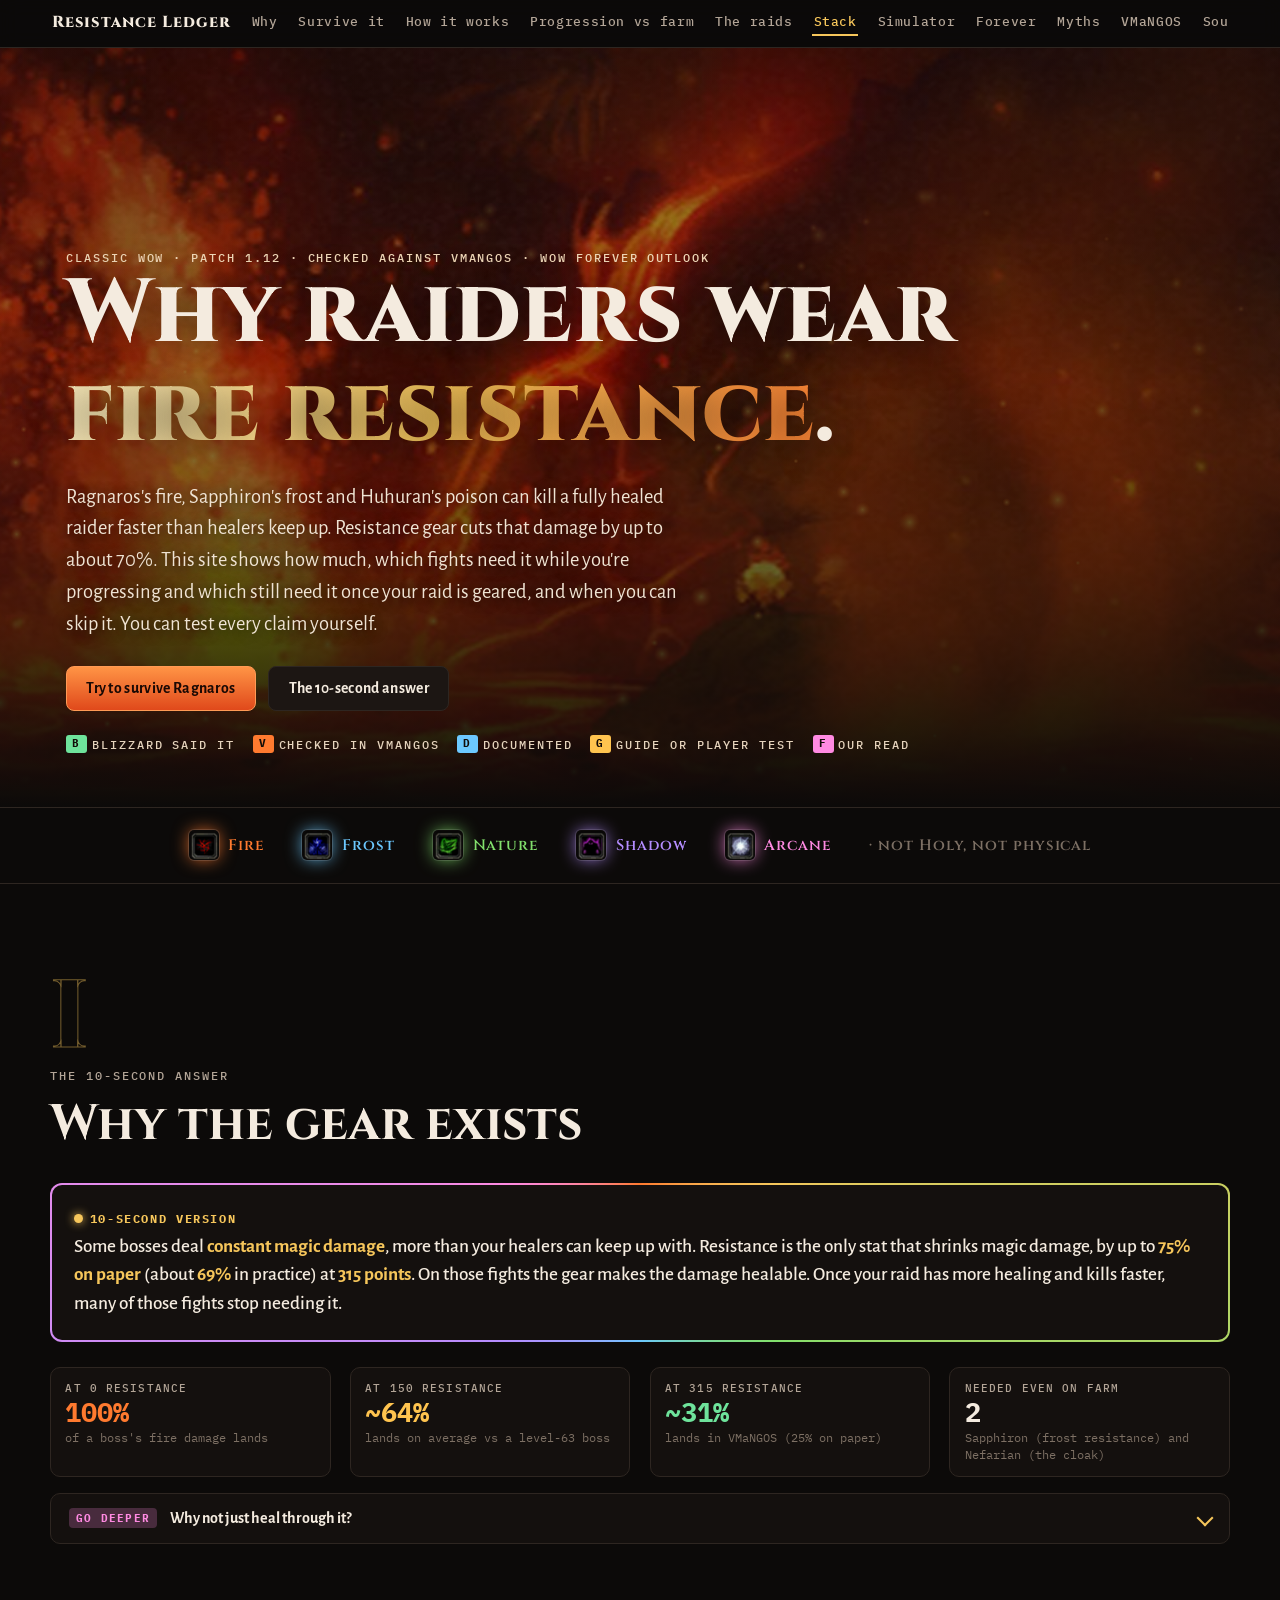
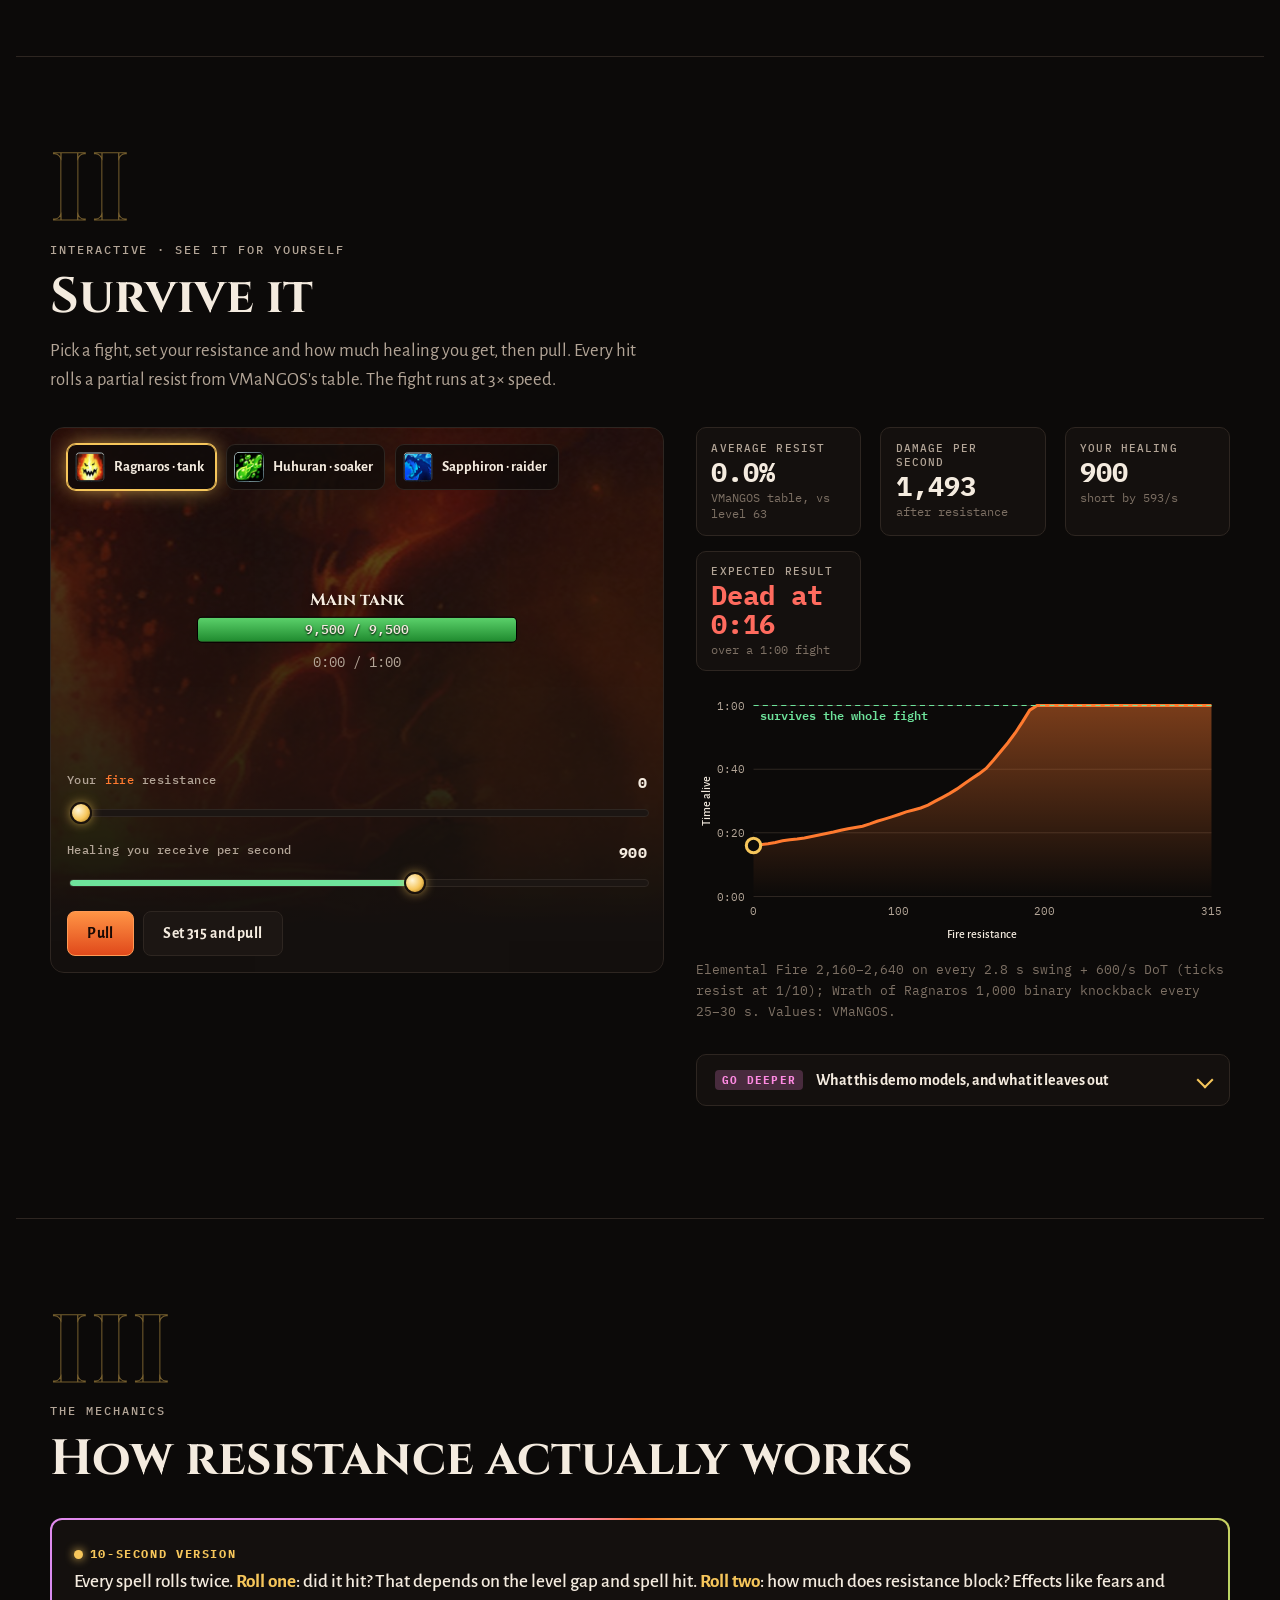
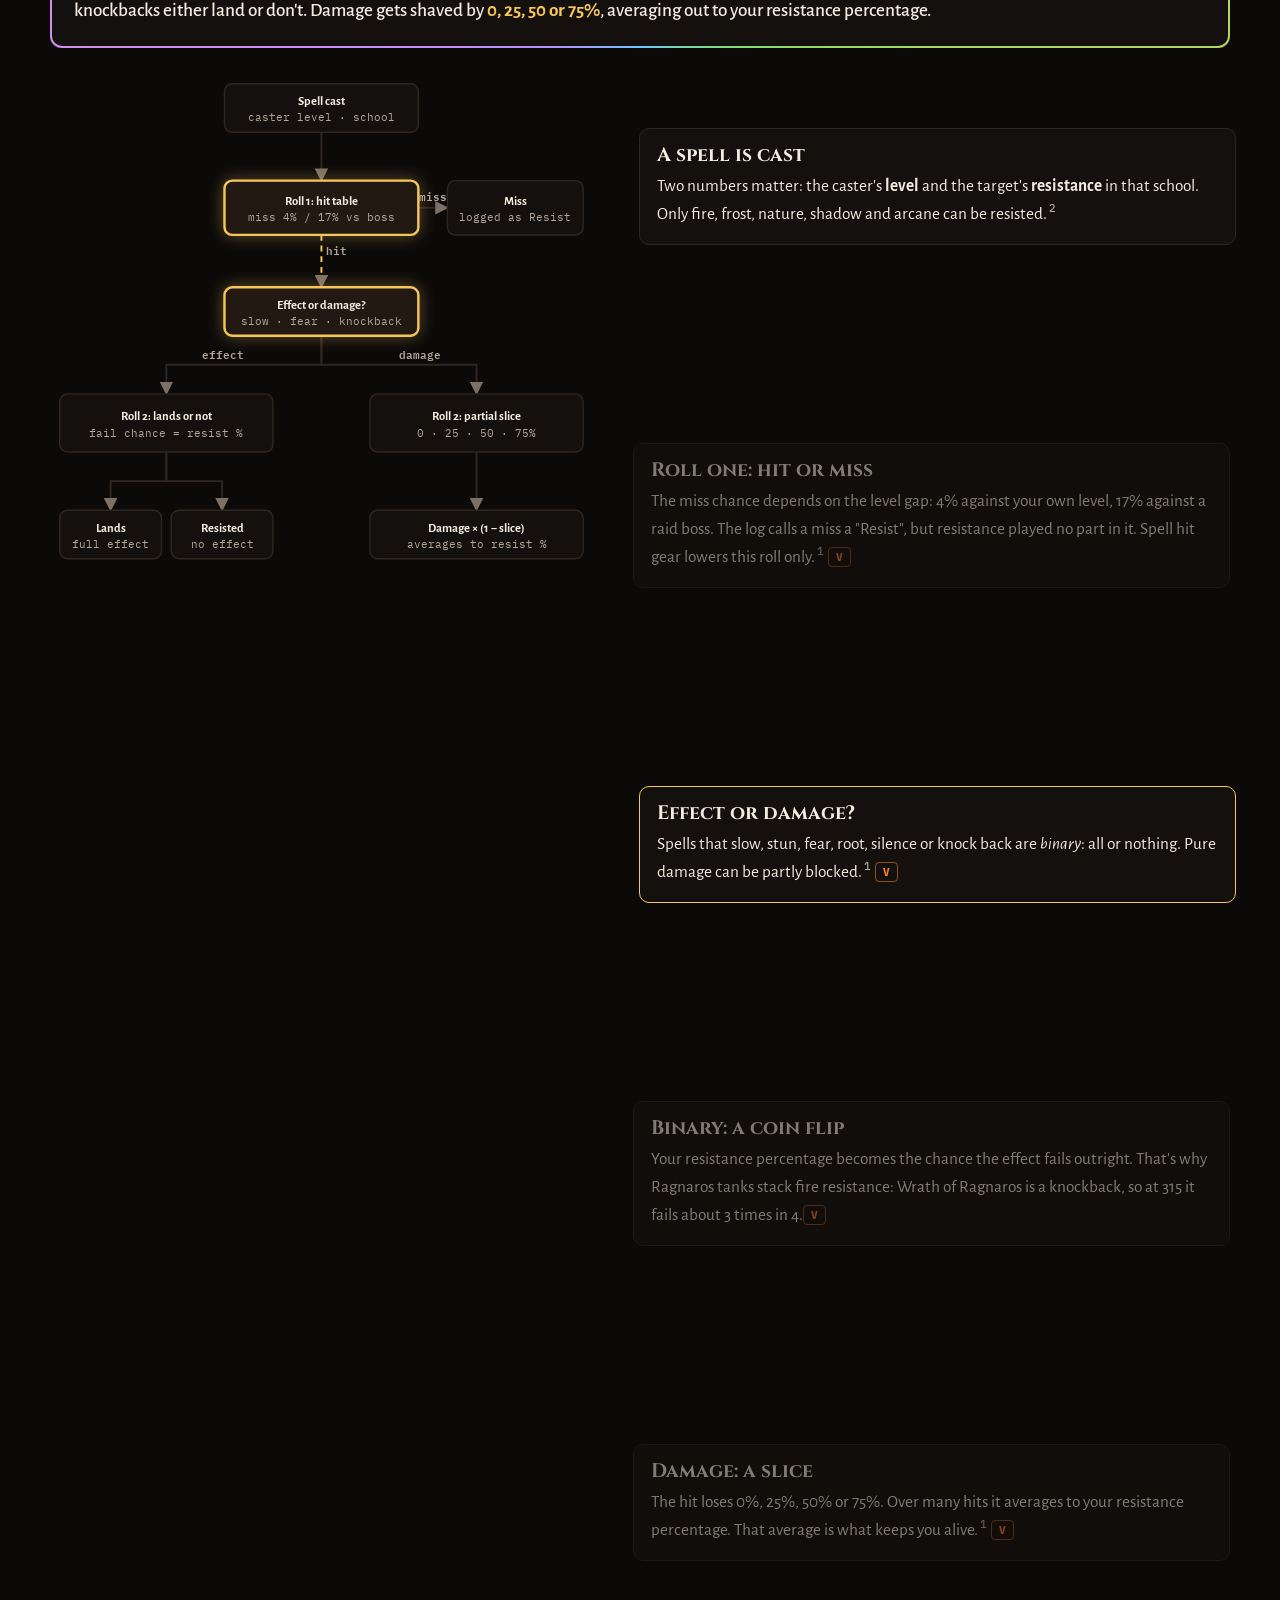
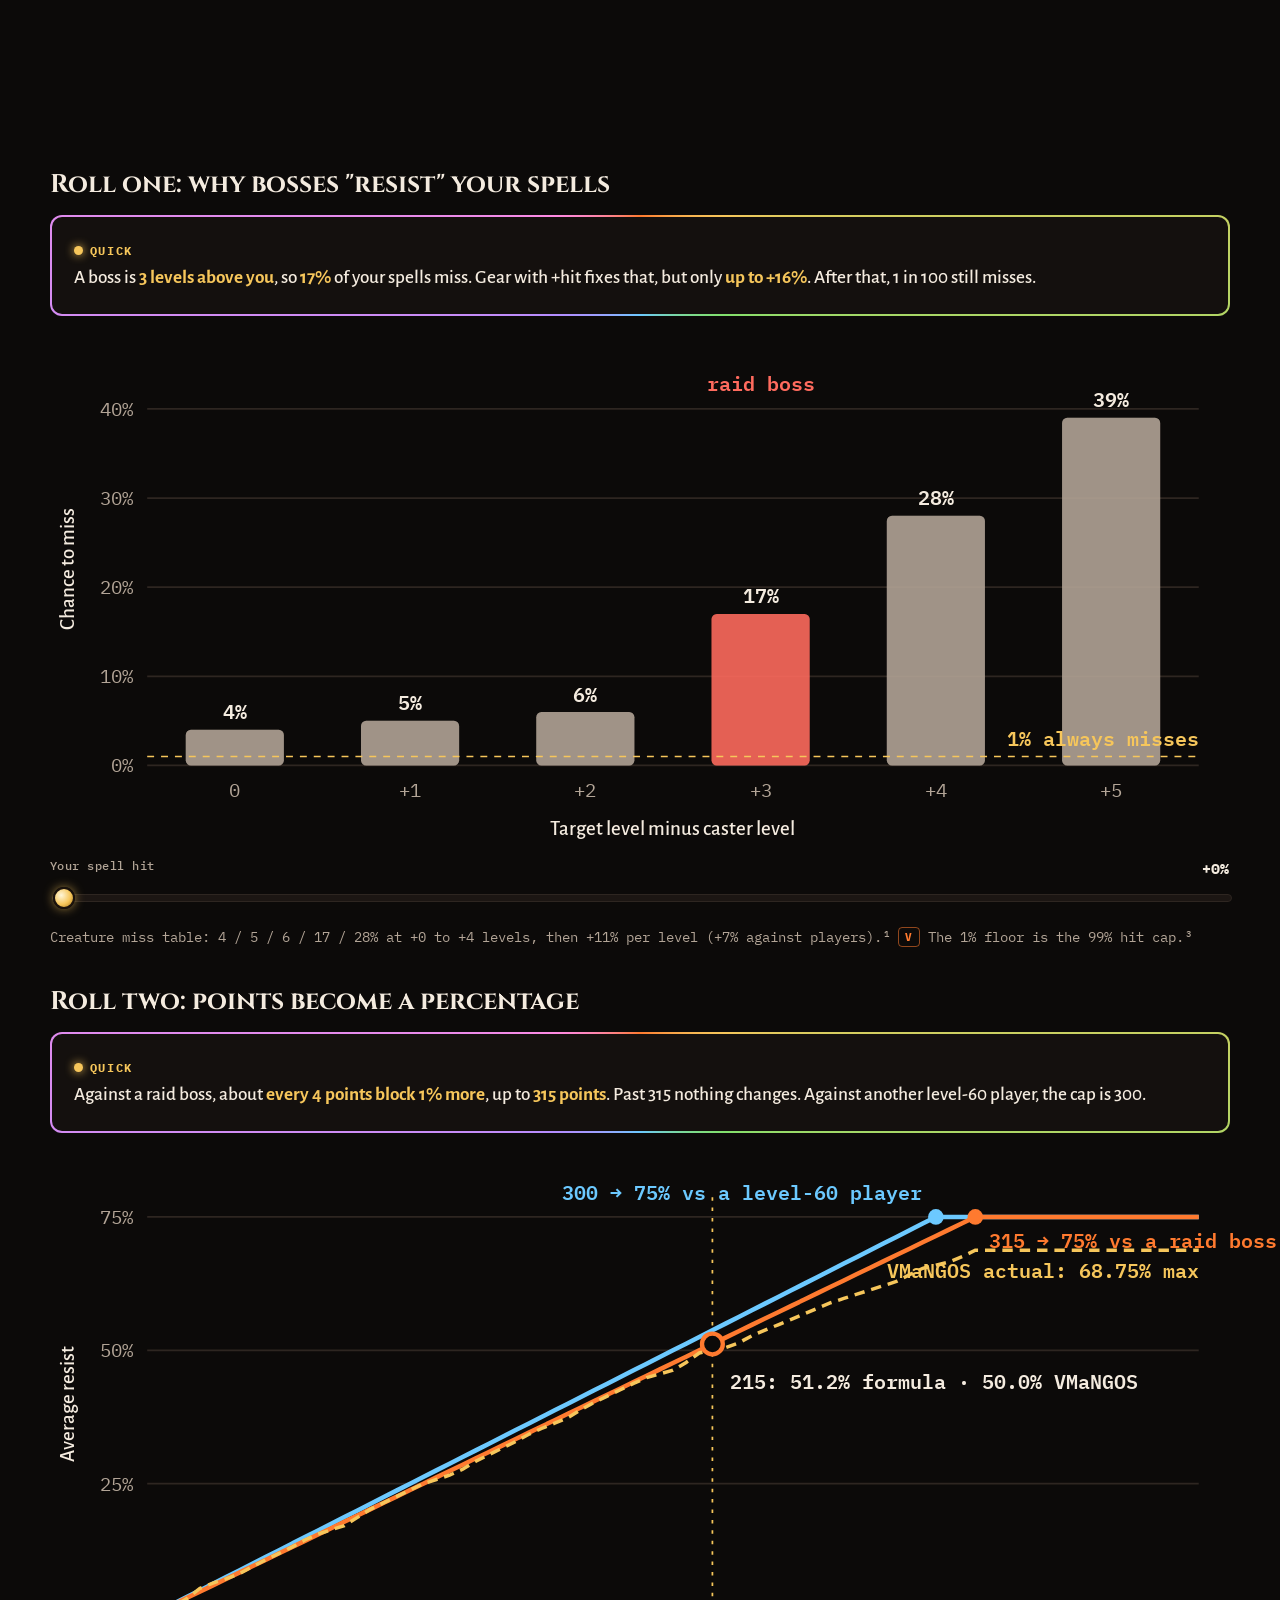
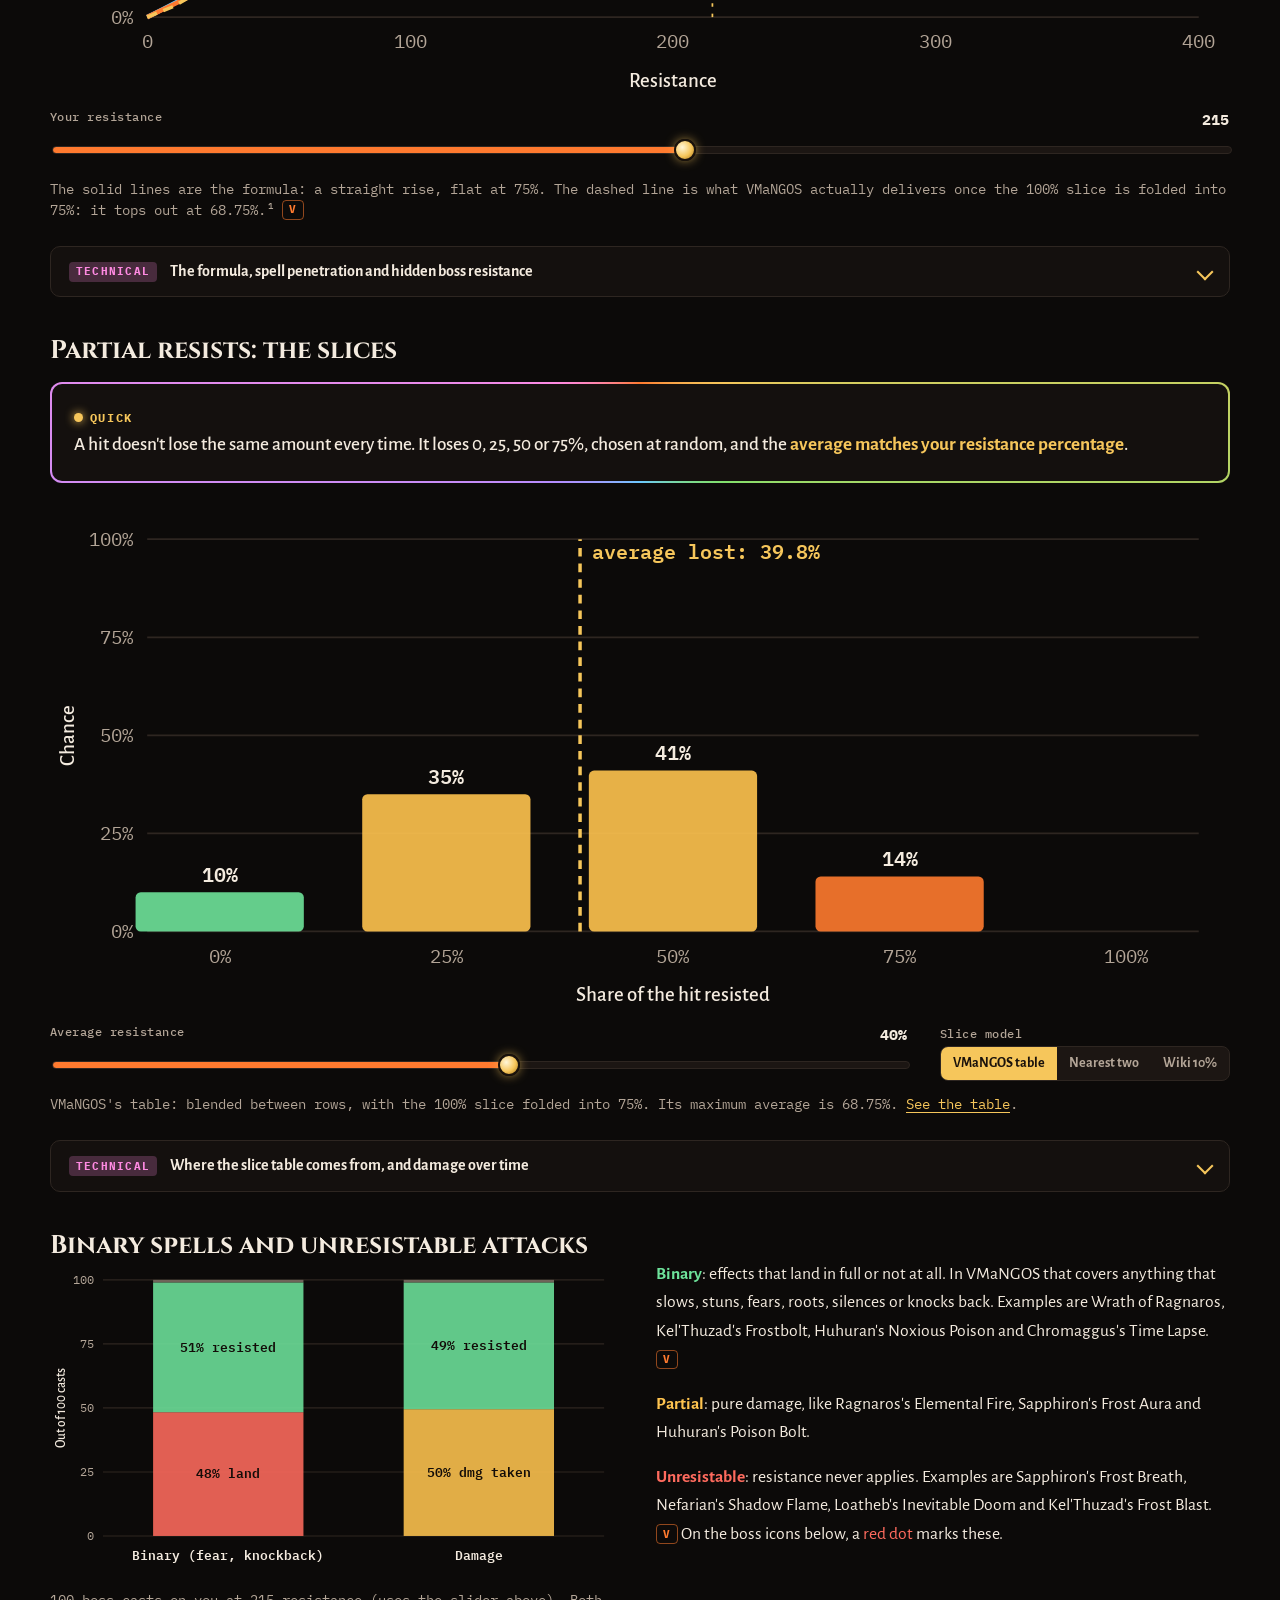
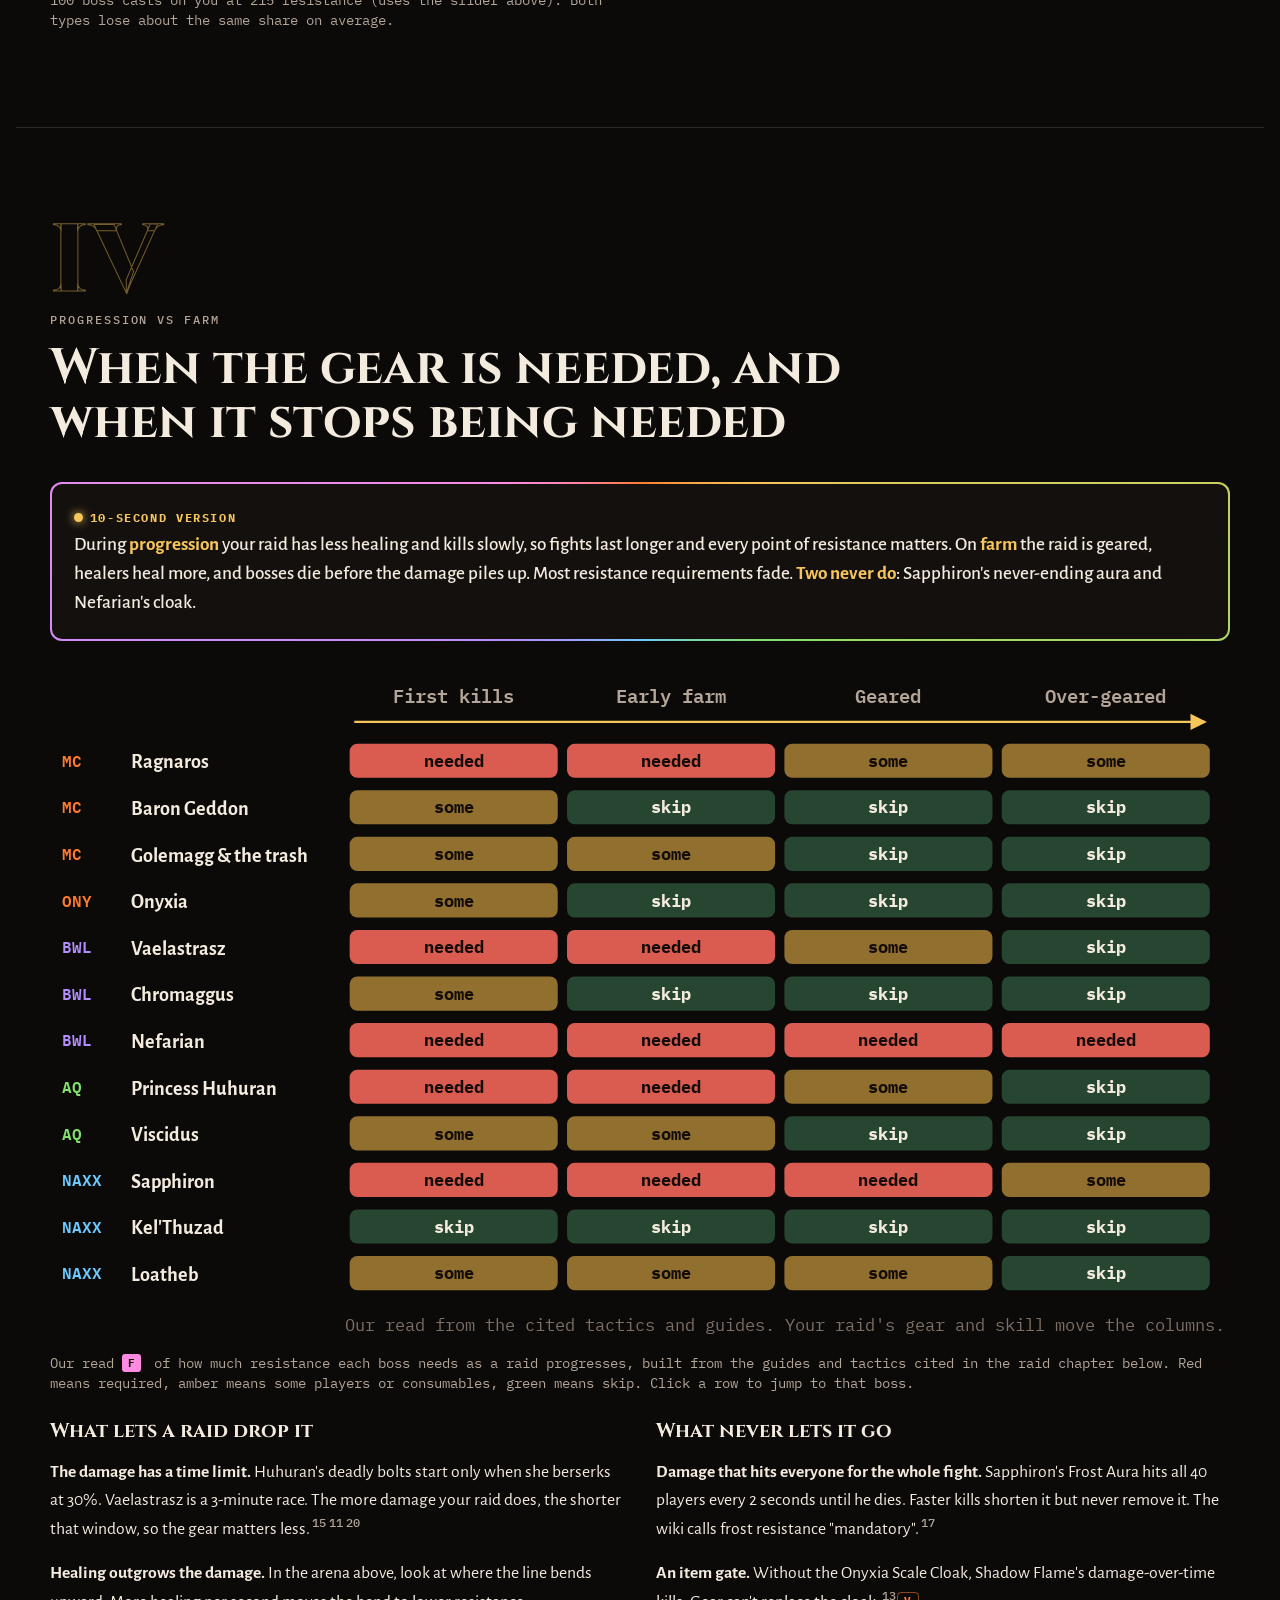
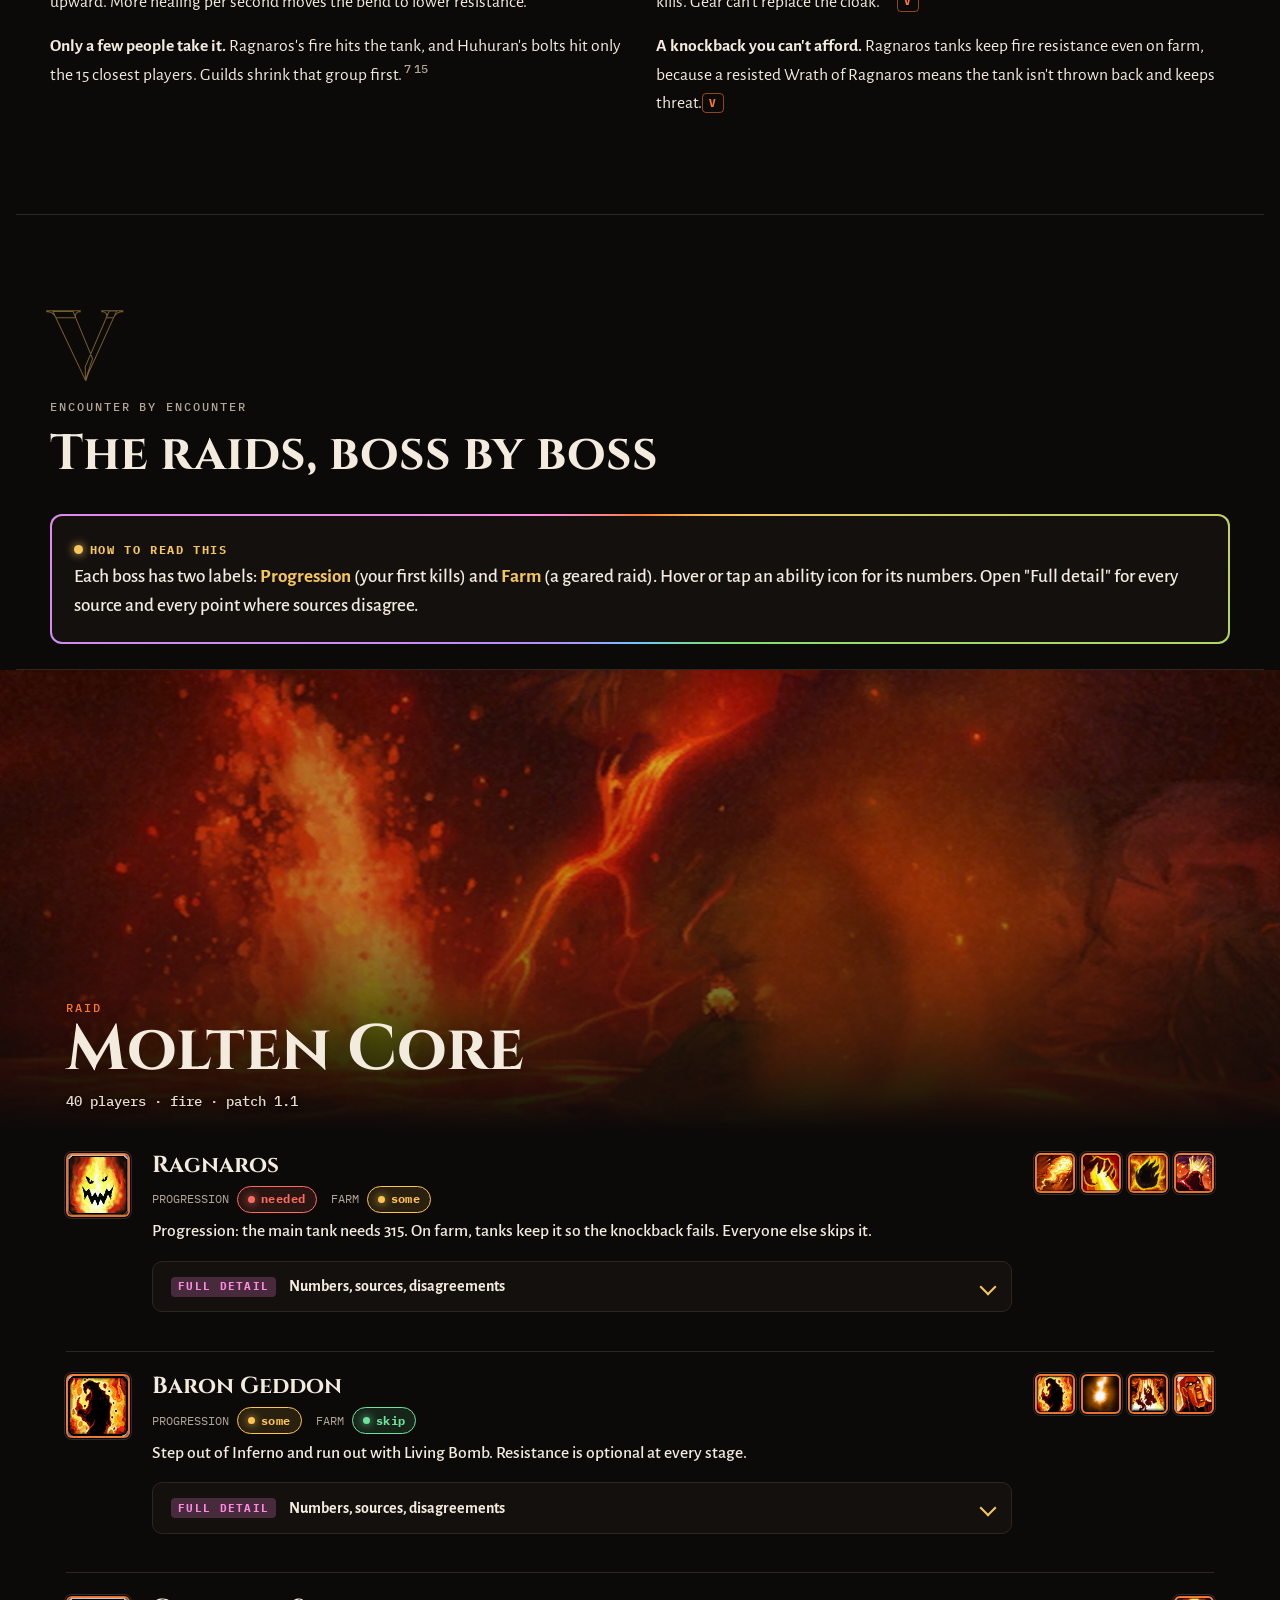
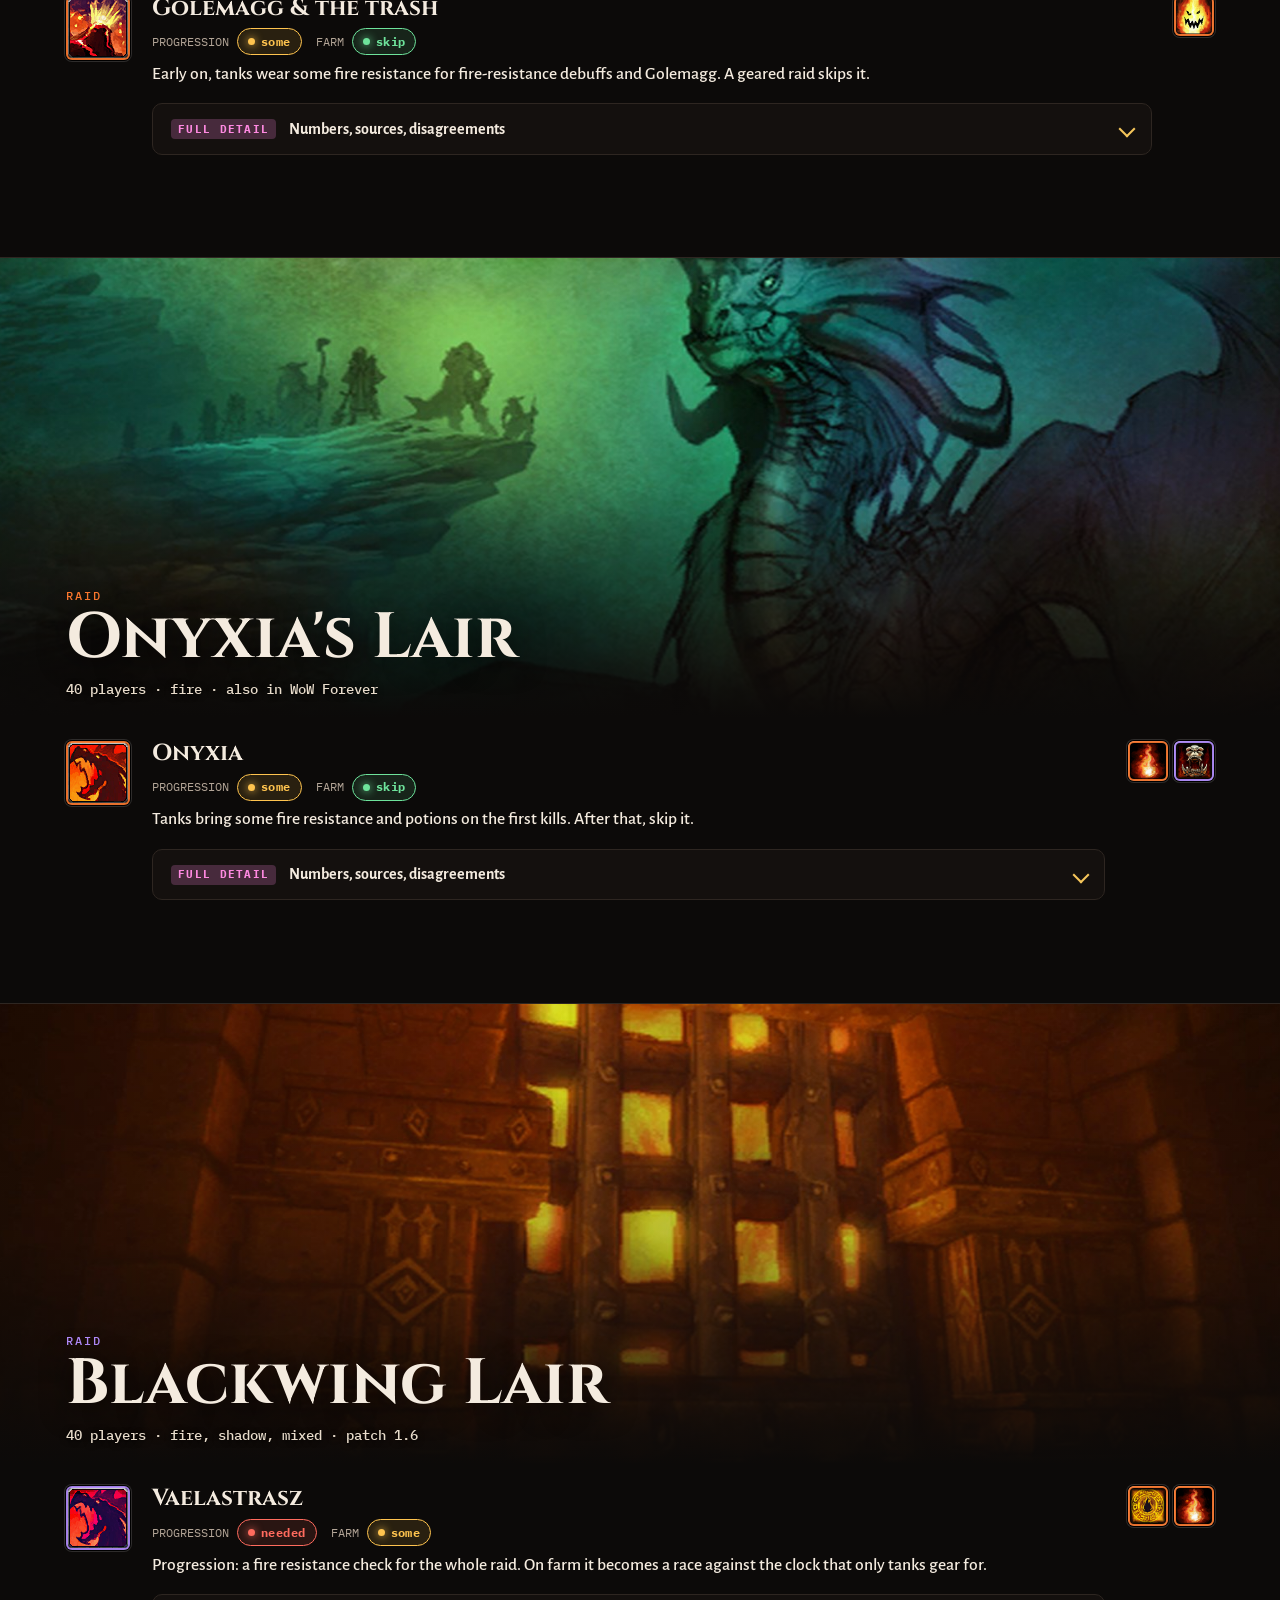
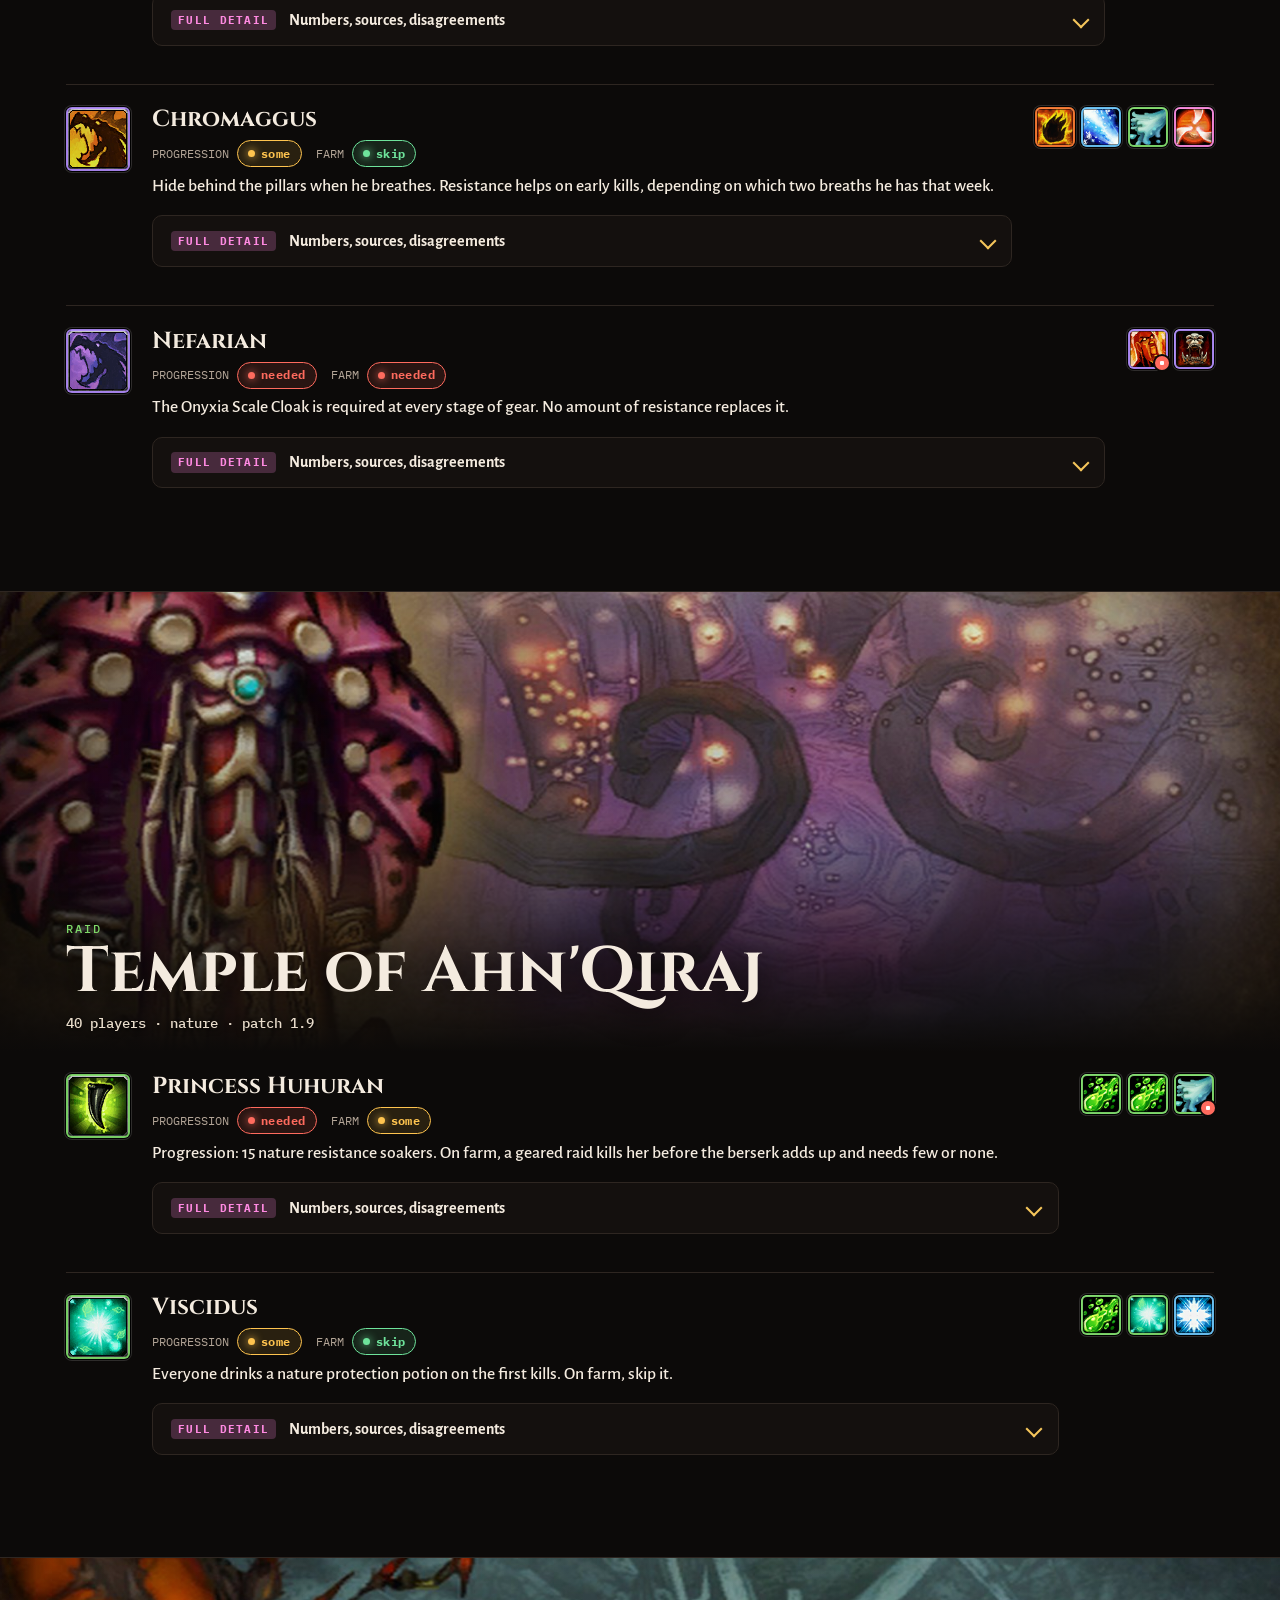
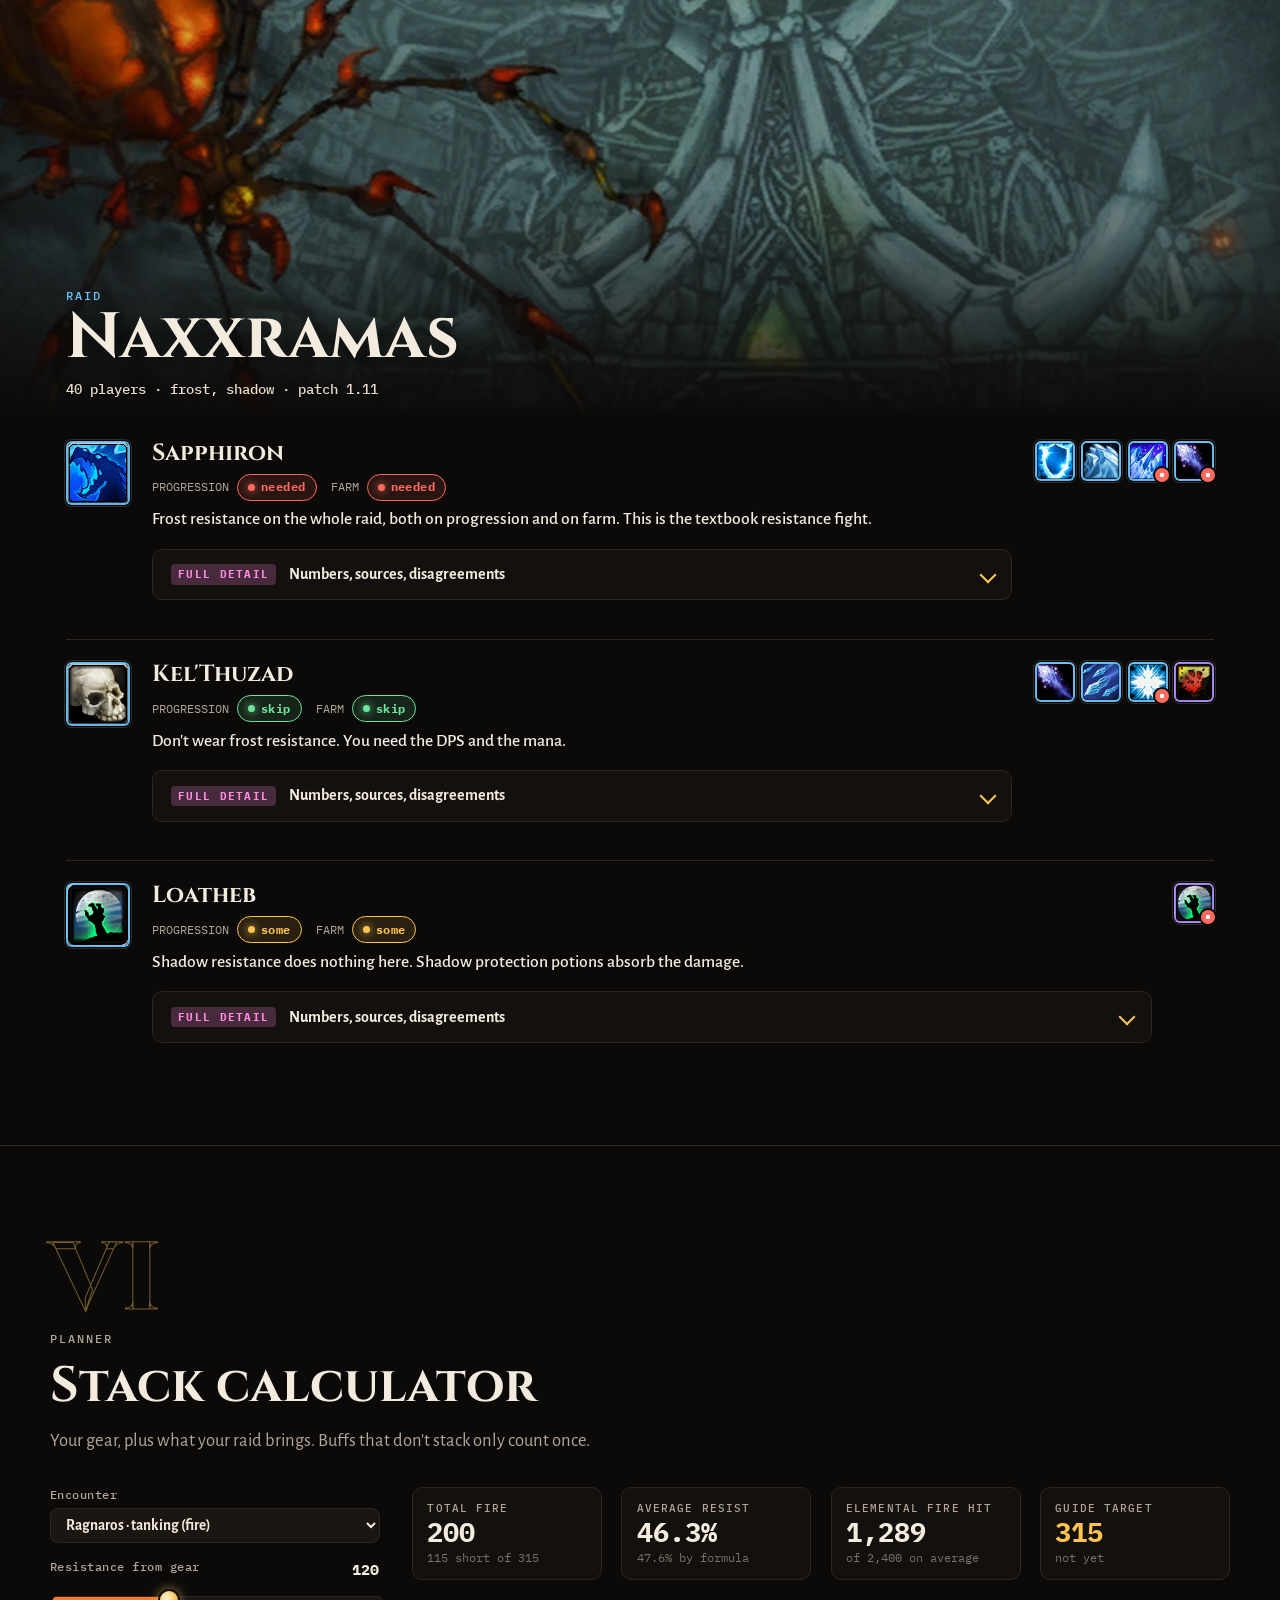
==== commit 054f354e: "Fix resistance icons; make the case for VMaNGOS as the best source Resistance icons were cropped at " ====
--- a/index.html
+++ b/index.html
@@ -295,8 +295,8 @@
       <span class="chap" style="margin:0"><span class="num">X</span></span>
       <p class="eyebrow">Fact-checking the fact-checker</p>
       <h2 style="font-size:clamp(1.7rem,4vw,2.5rem)">Why the numbers were checked against VMaNGOS</h2>
-      <p>Blizzard never published the 1.12 resistance formulas. VMaNGOS is an open-source 1.12 server that has to implement them to run at all. That makes its code and database a second witness for every number here. Numbers that match carry a <span class="vm">V</span> badge. Click any badge to see the evidence.</p>
-      <p>Emulator code isn't proof either. A separate page covers what VMaNGOS gets right, where it guesses, and how far to trust it.</p>
+      <p>Blizzard never published its 1.12 server code. VMaNGOS is the closest thing to it: an open-source 1.12 server whose spell numbers come straight from the game files, and whose rules have been tested against packet captures, videos and Blizzard's own WoW Classic for years. No better public source exists. Numbers it confirms carry a <span class="vm">V</span> badge. Click any badge to see the evidence.</p>
+      <p>The VMaNGOS page compares it with every other source, and points out the few rules the code itself marks as uncertain.</p>
       <p><a class="btn hot" href="vmangos.html">Is VMaNGOS a credible source?</a></p>
     </div>
     <div class="rv" id="vmSummary"></div>
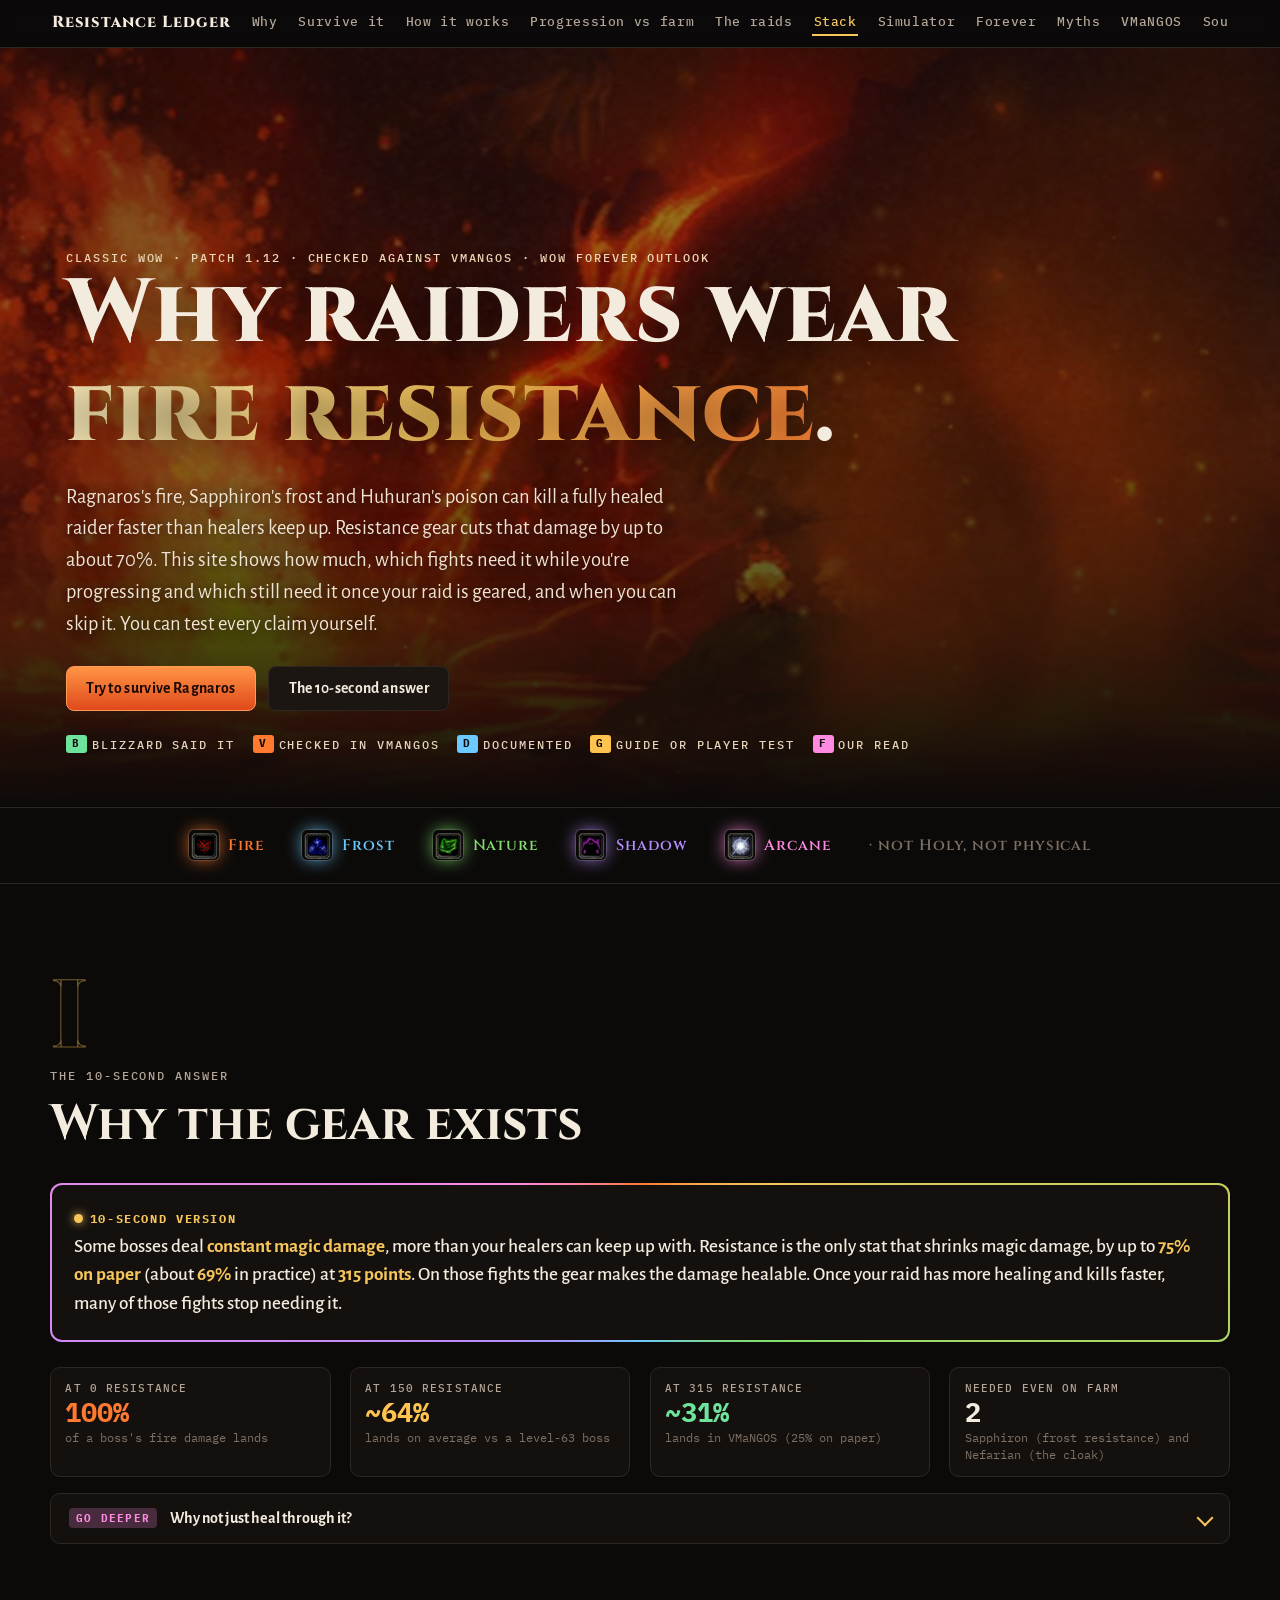
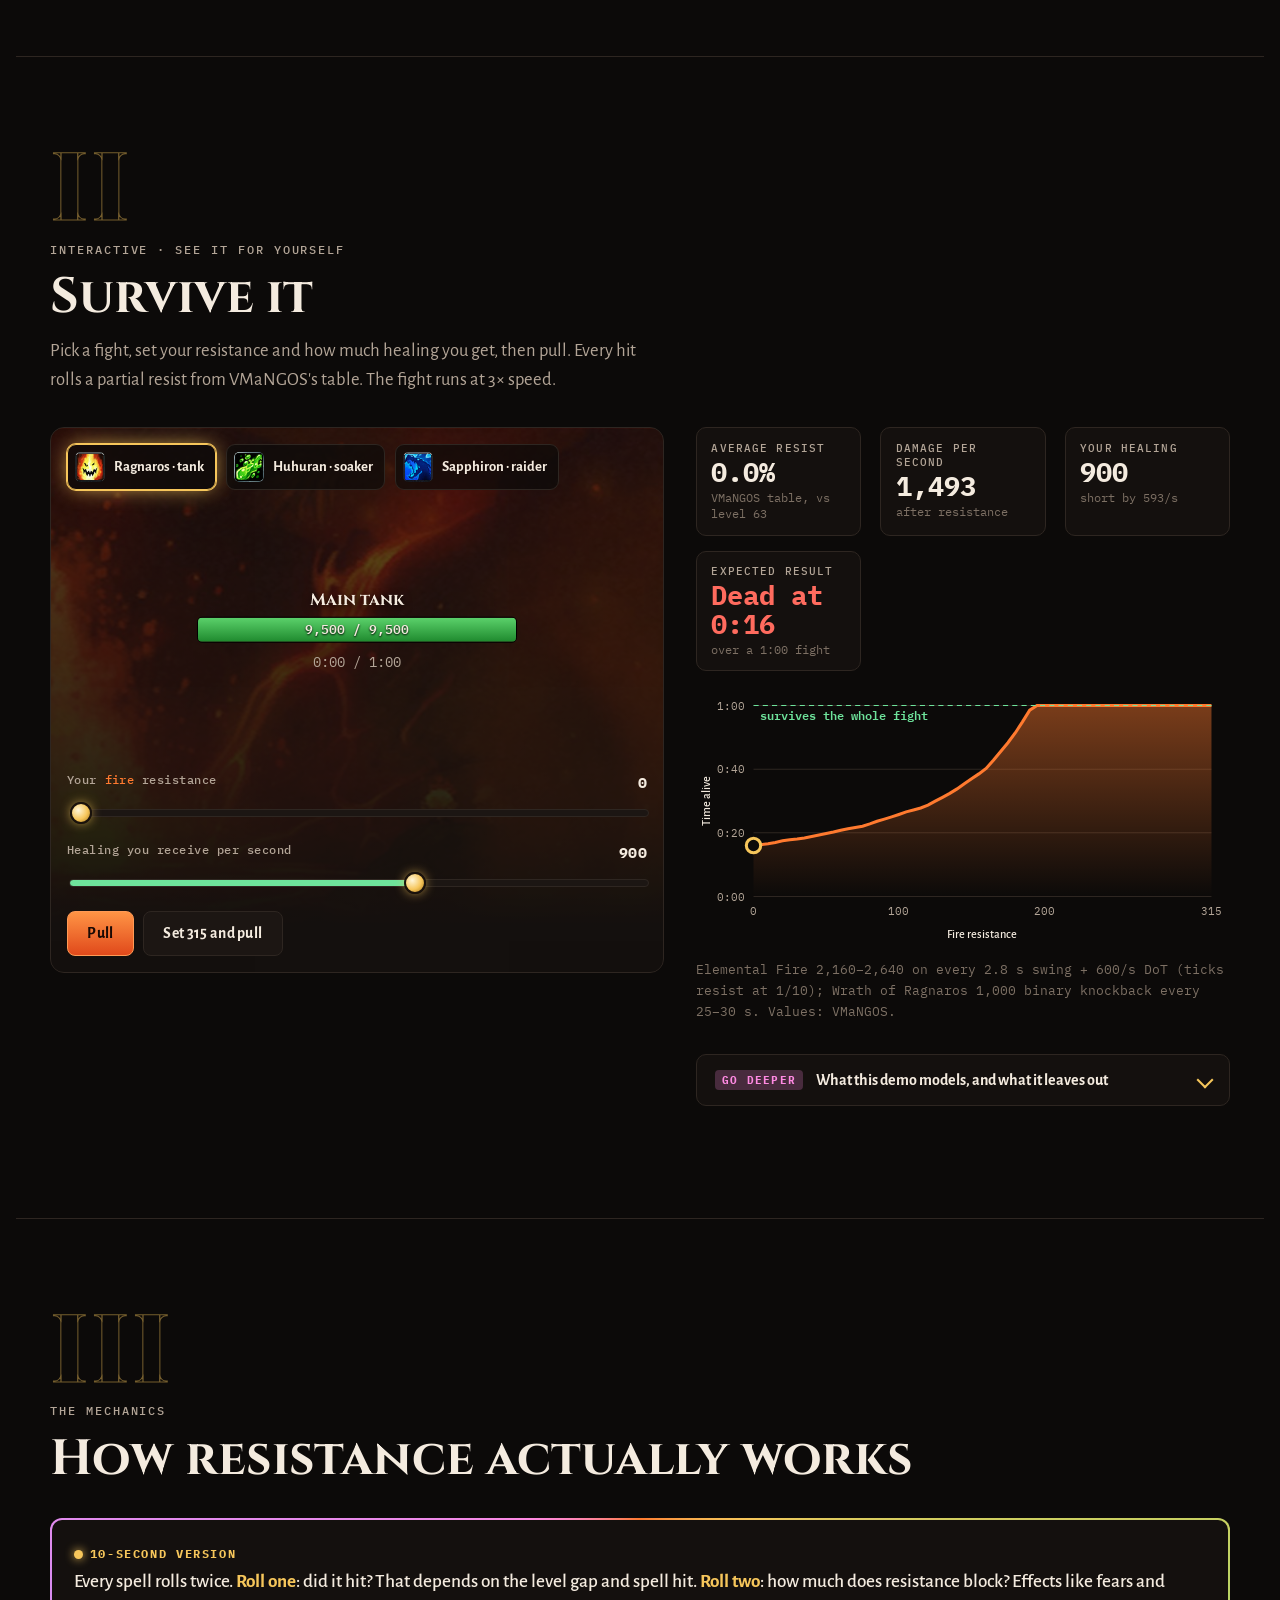
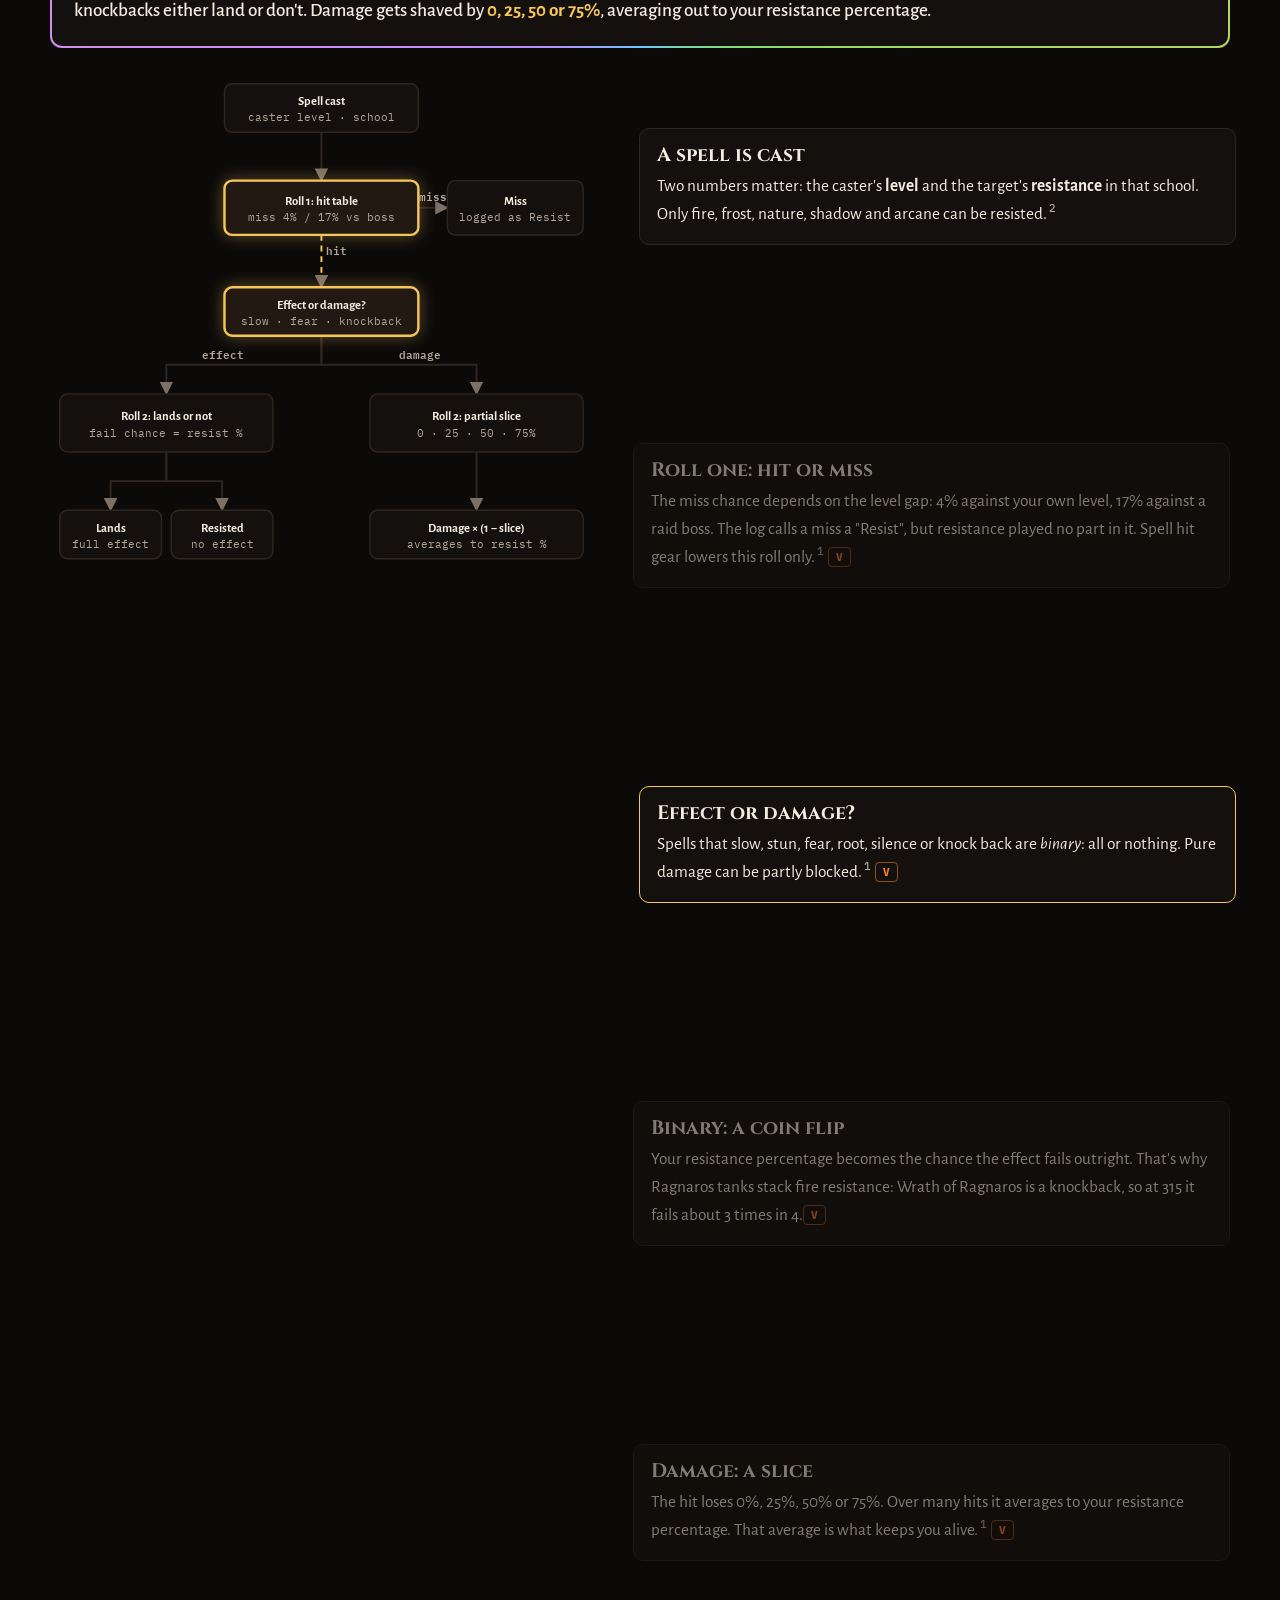
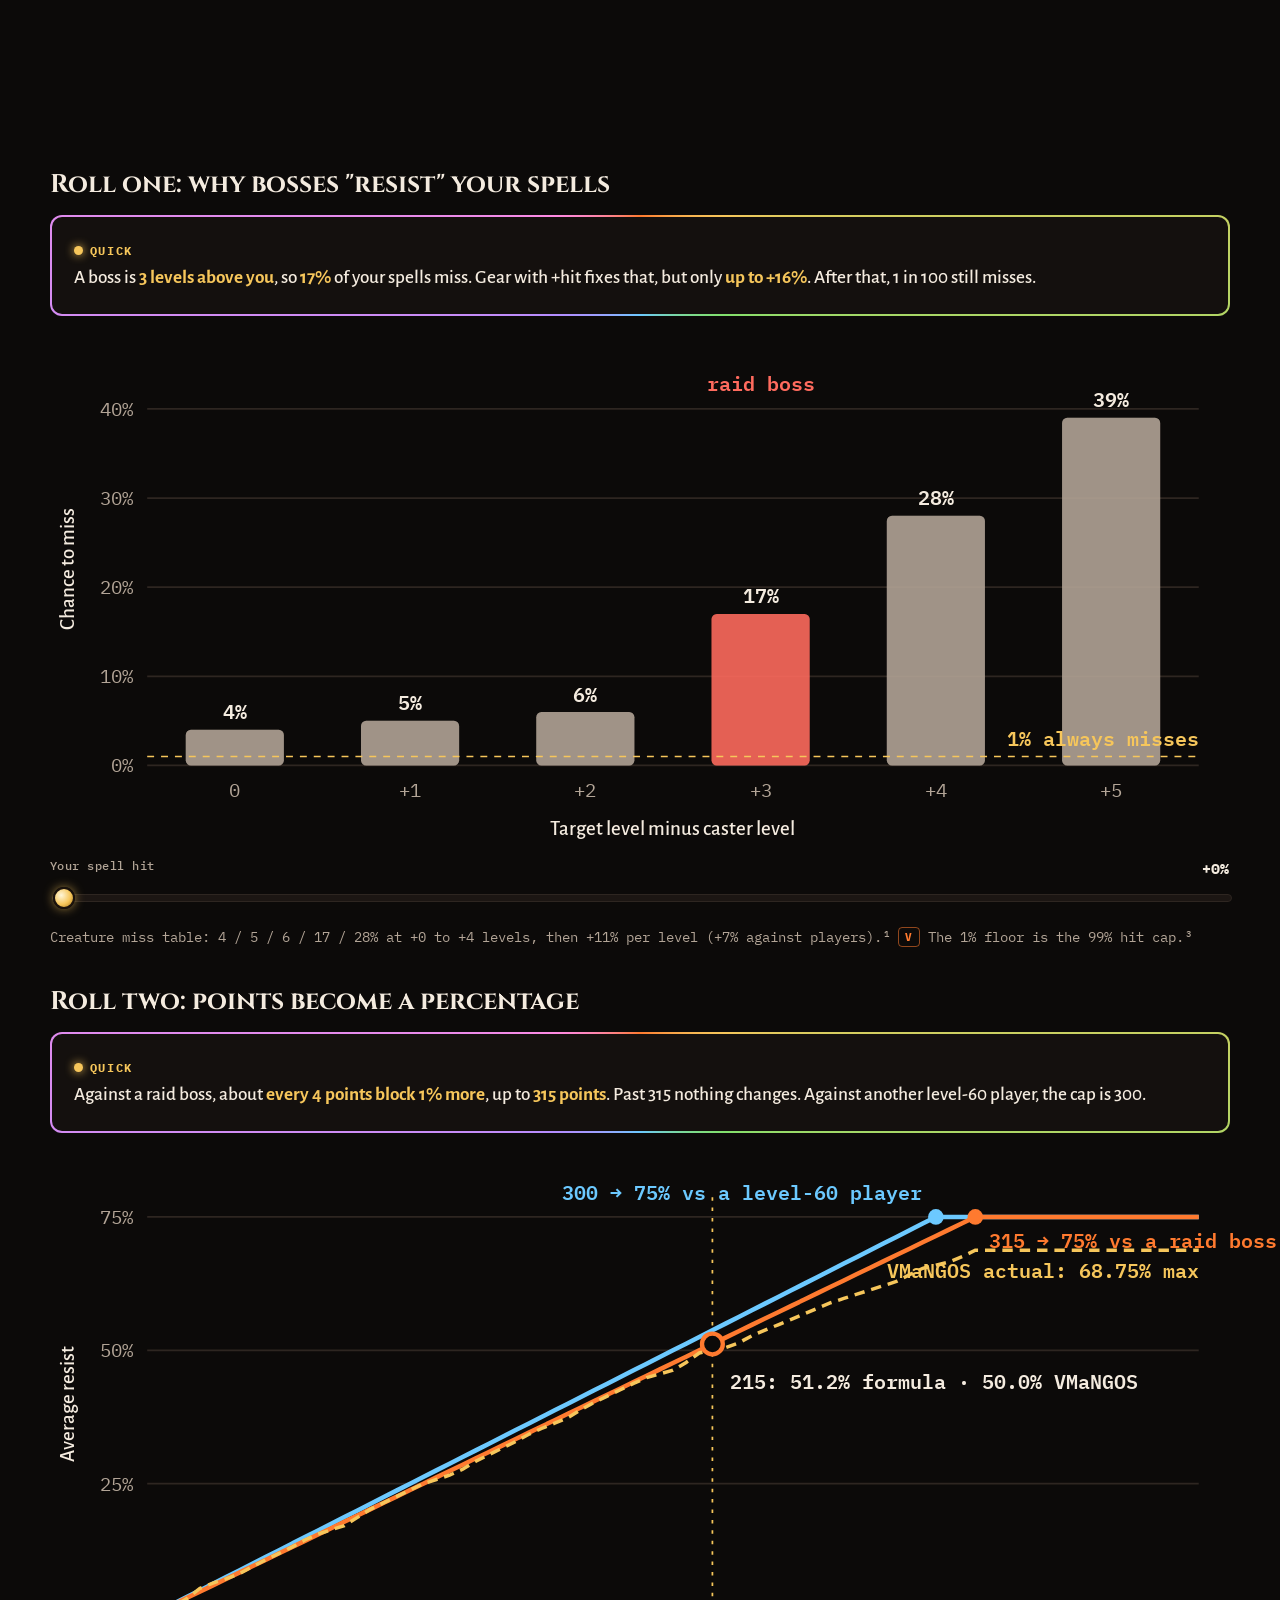
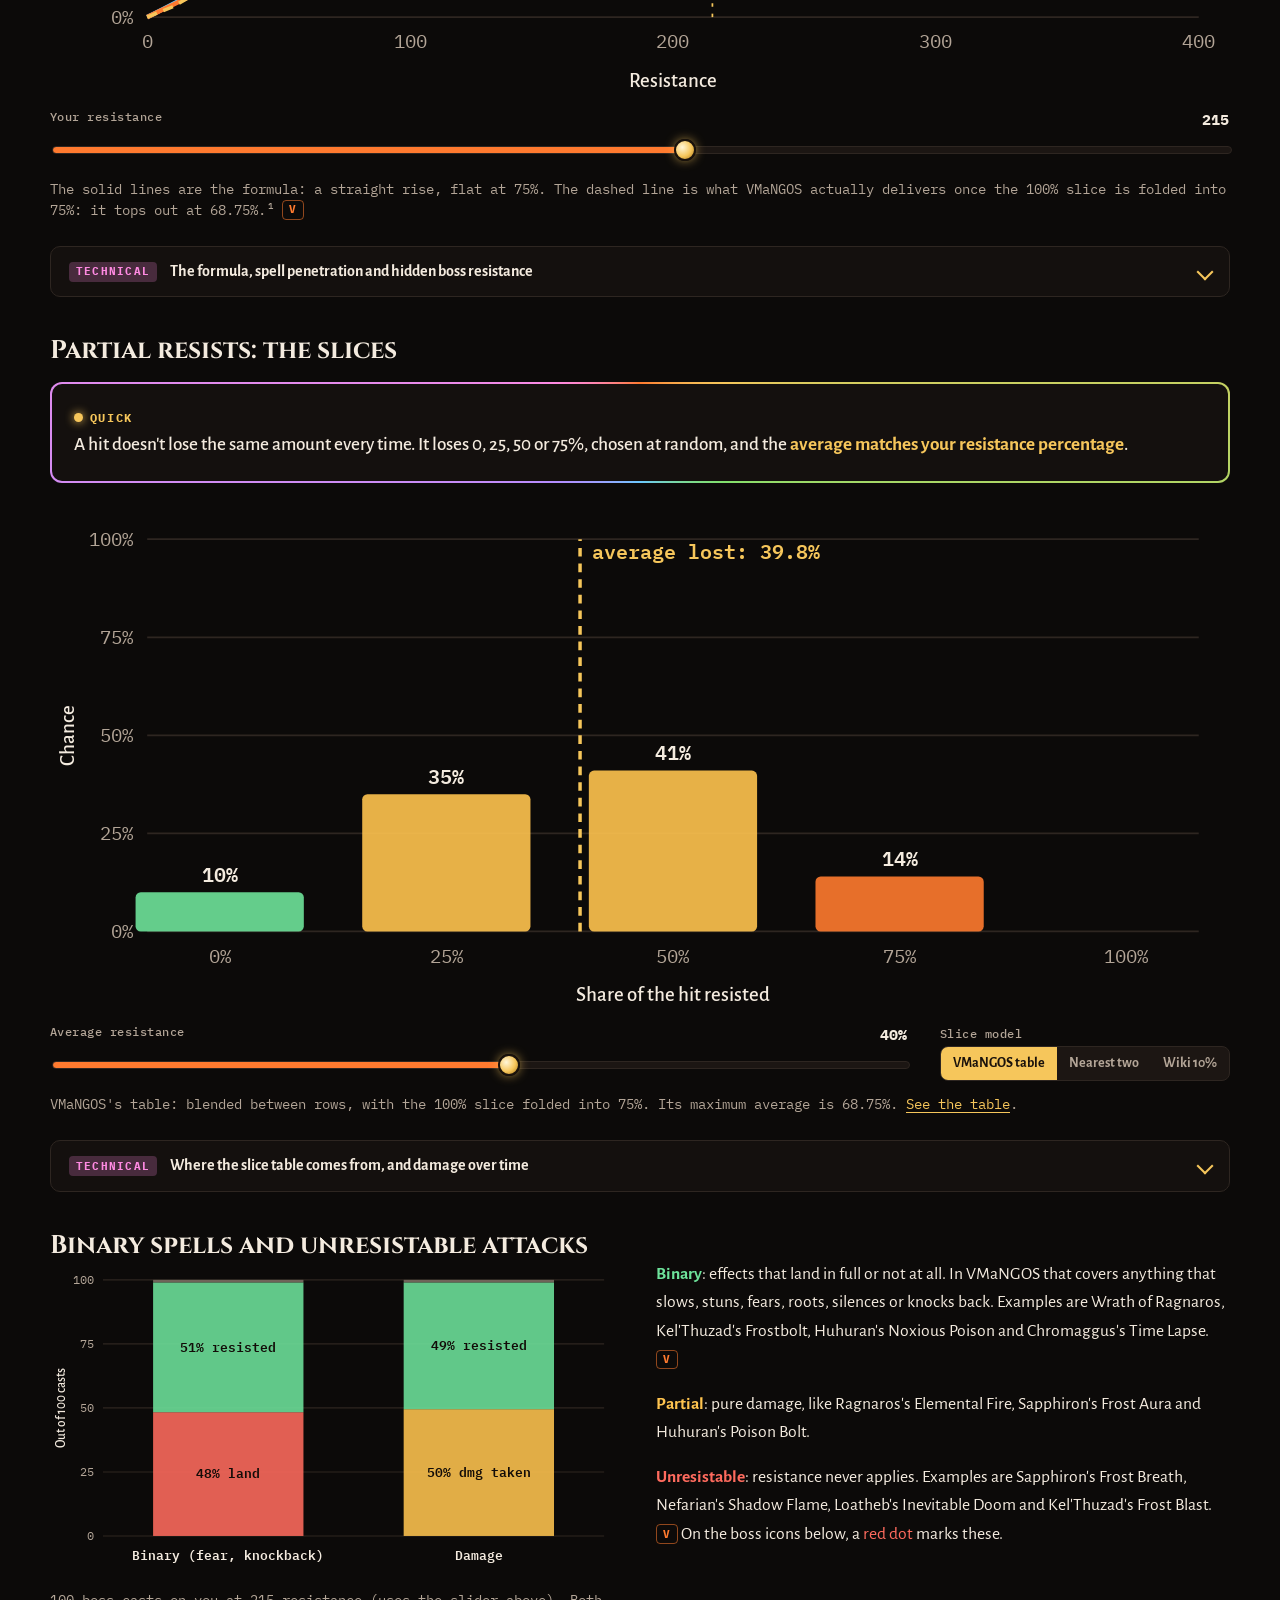
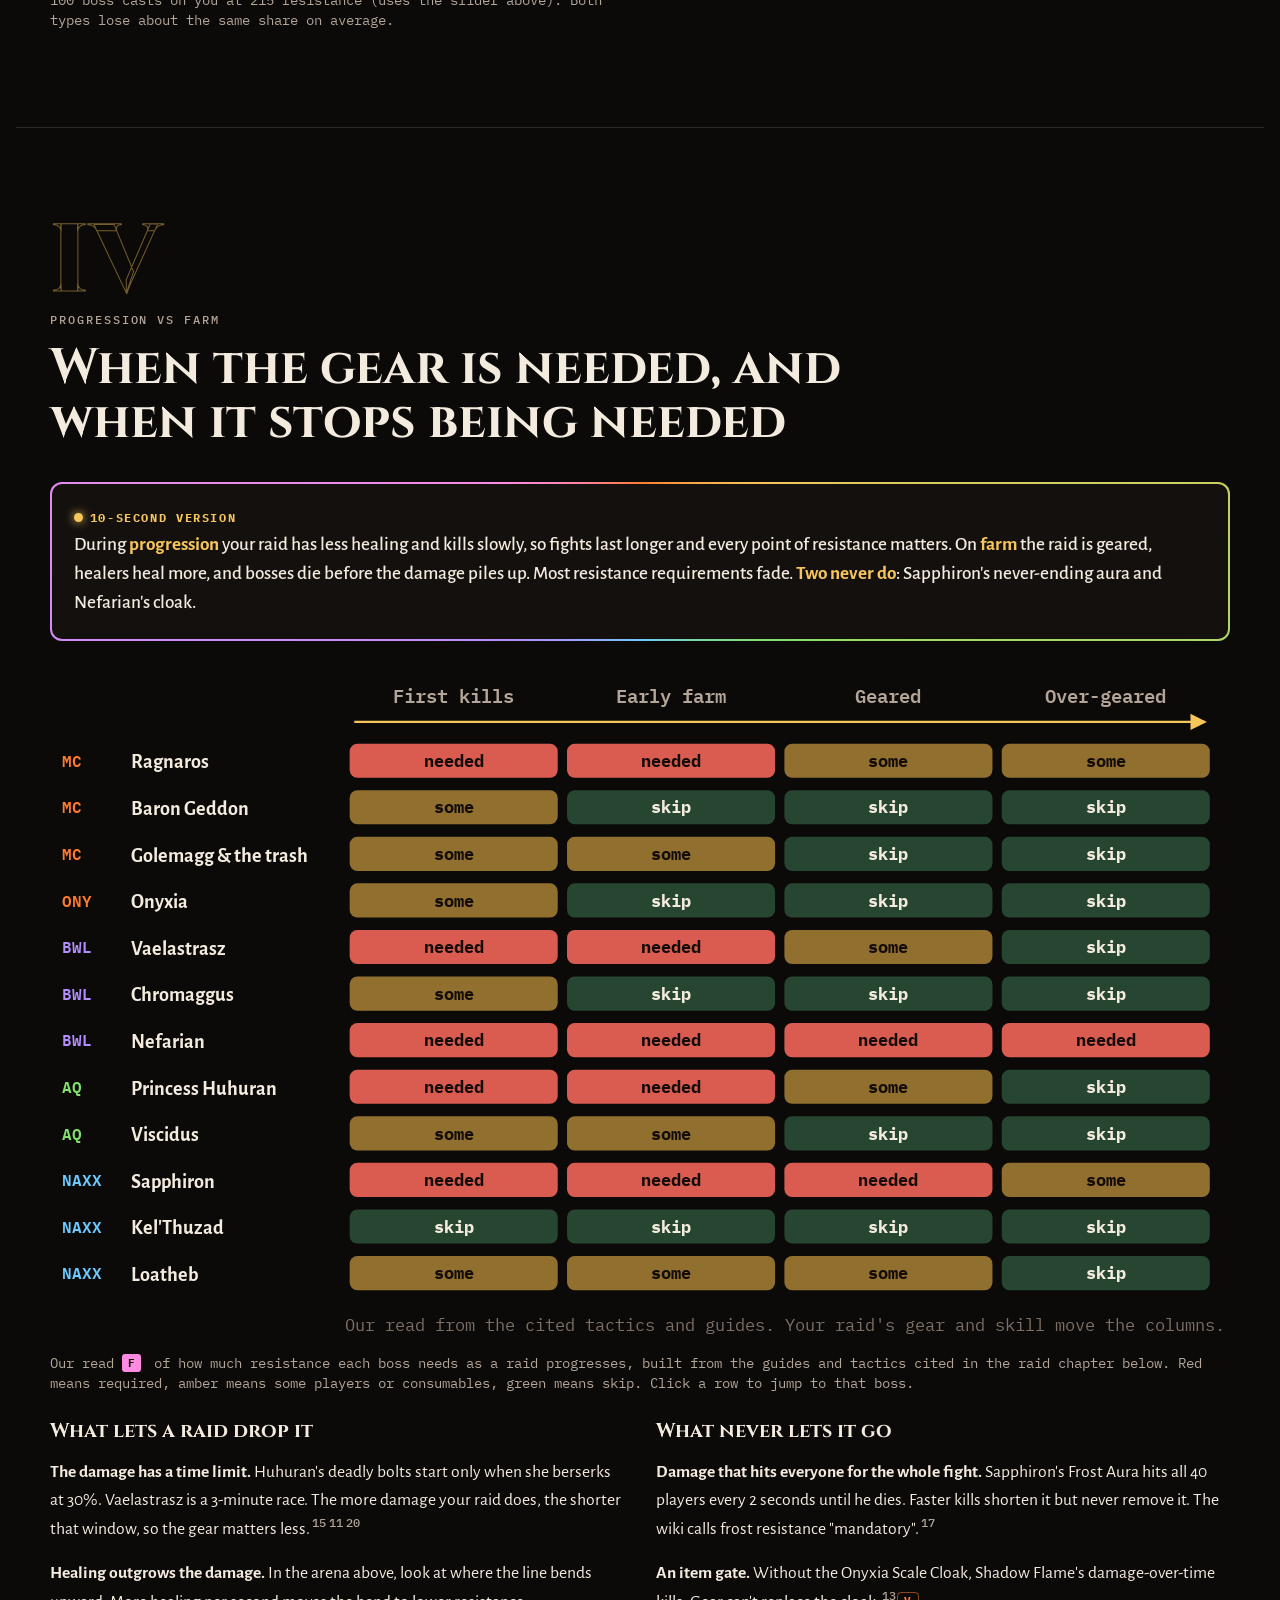
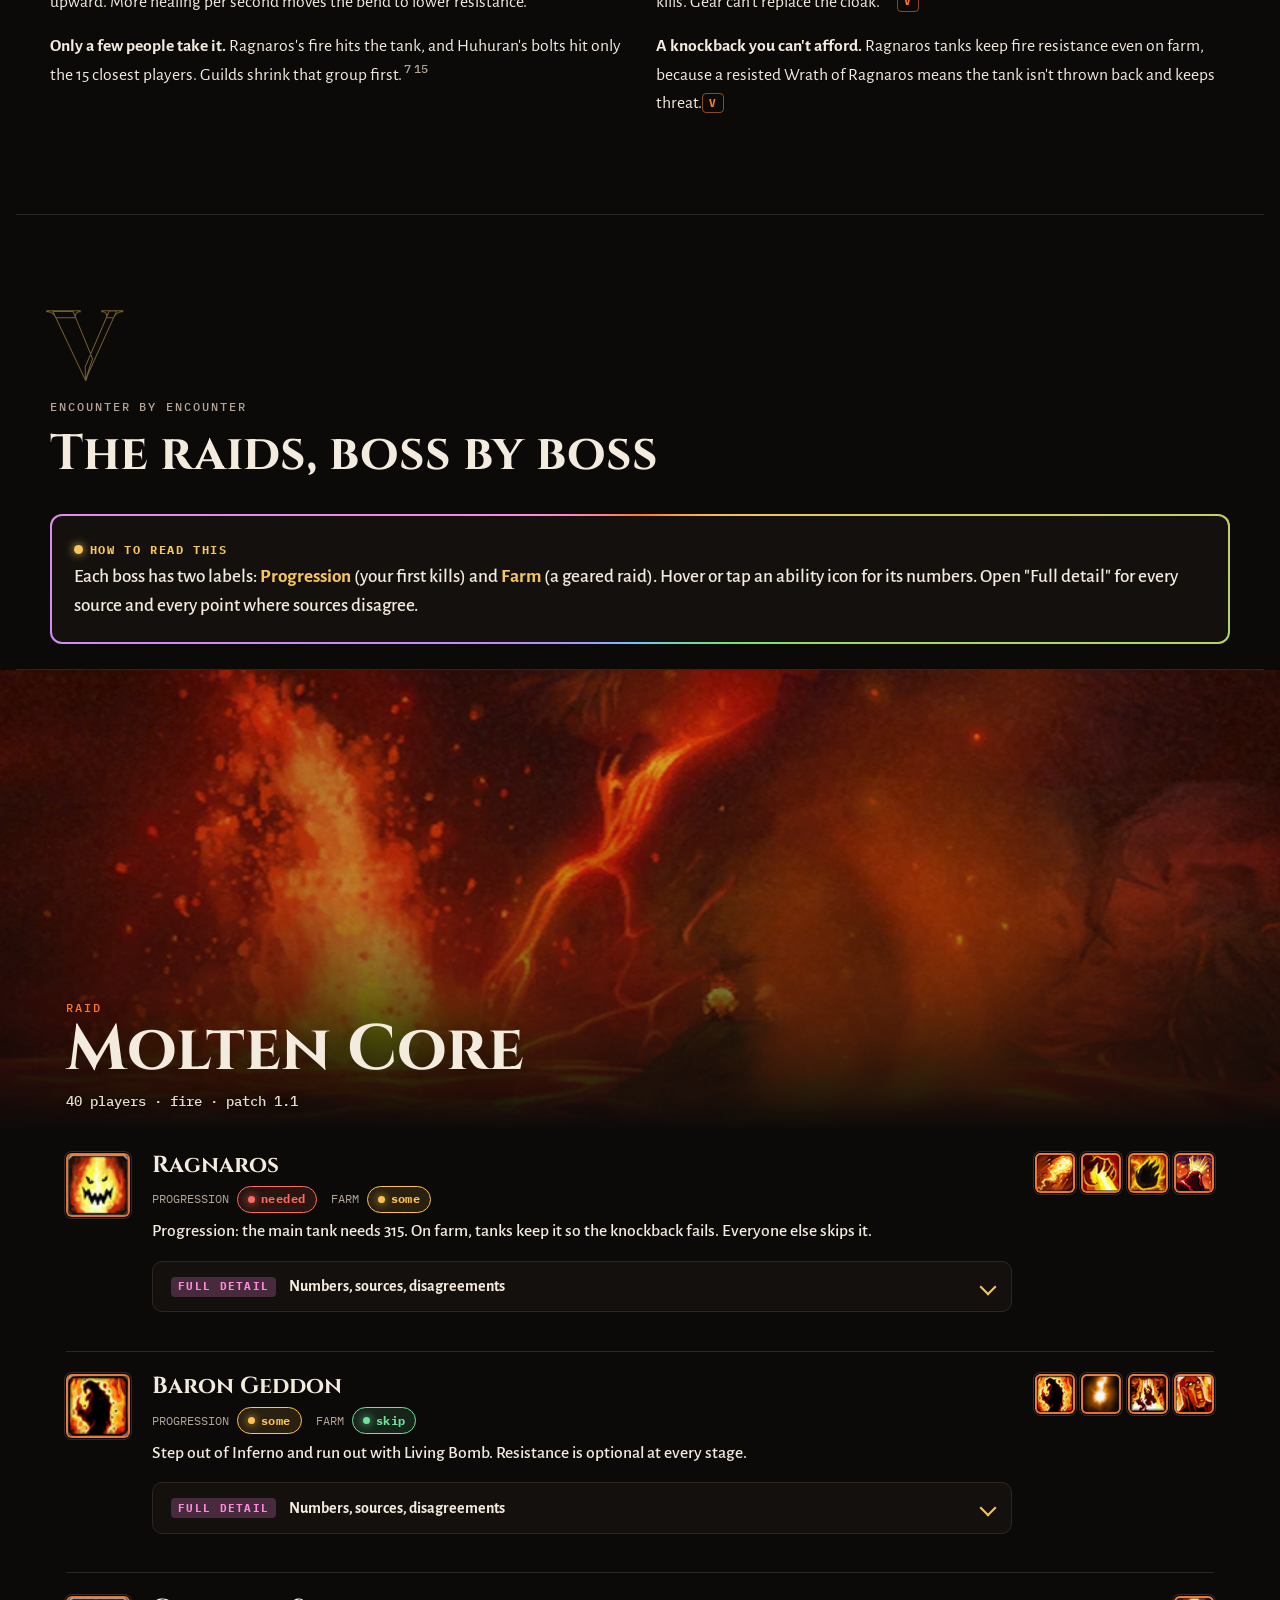
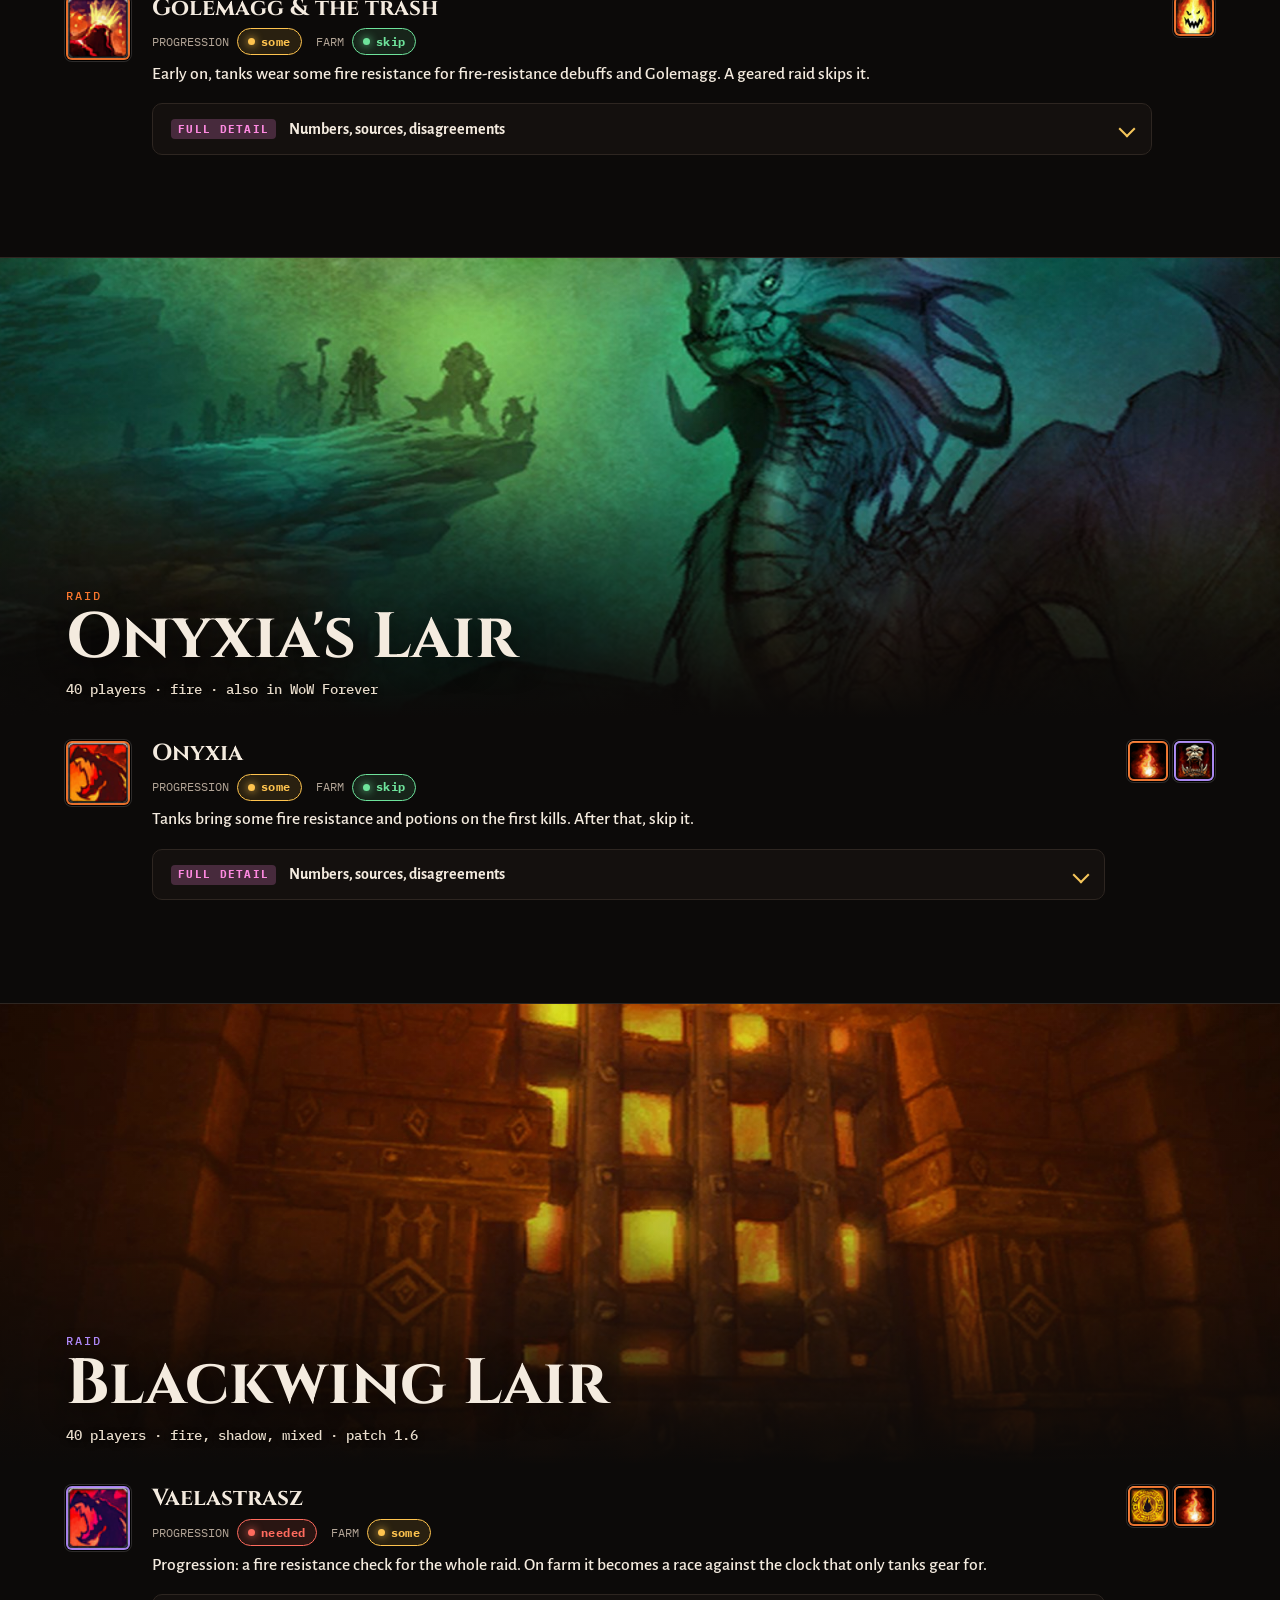
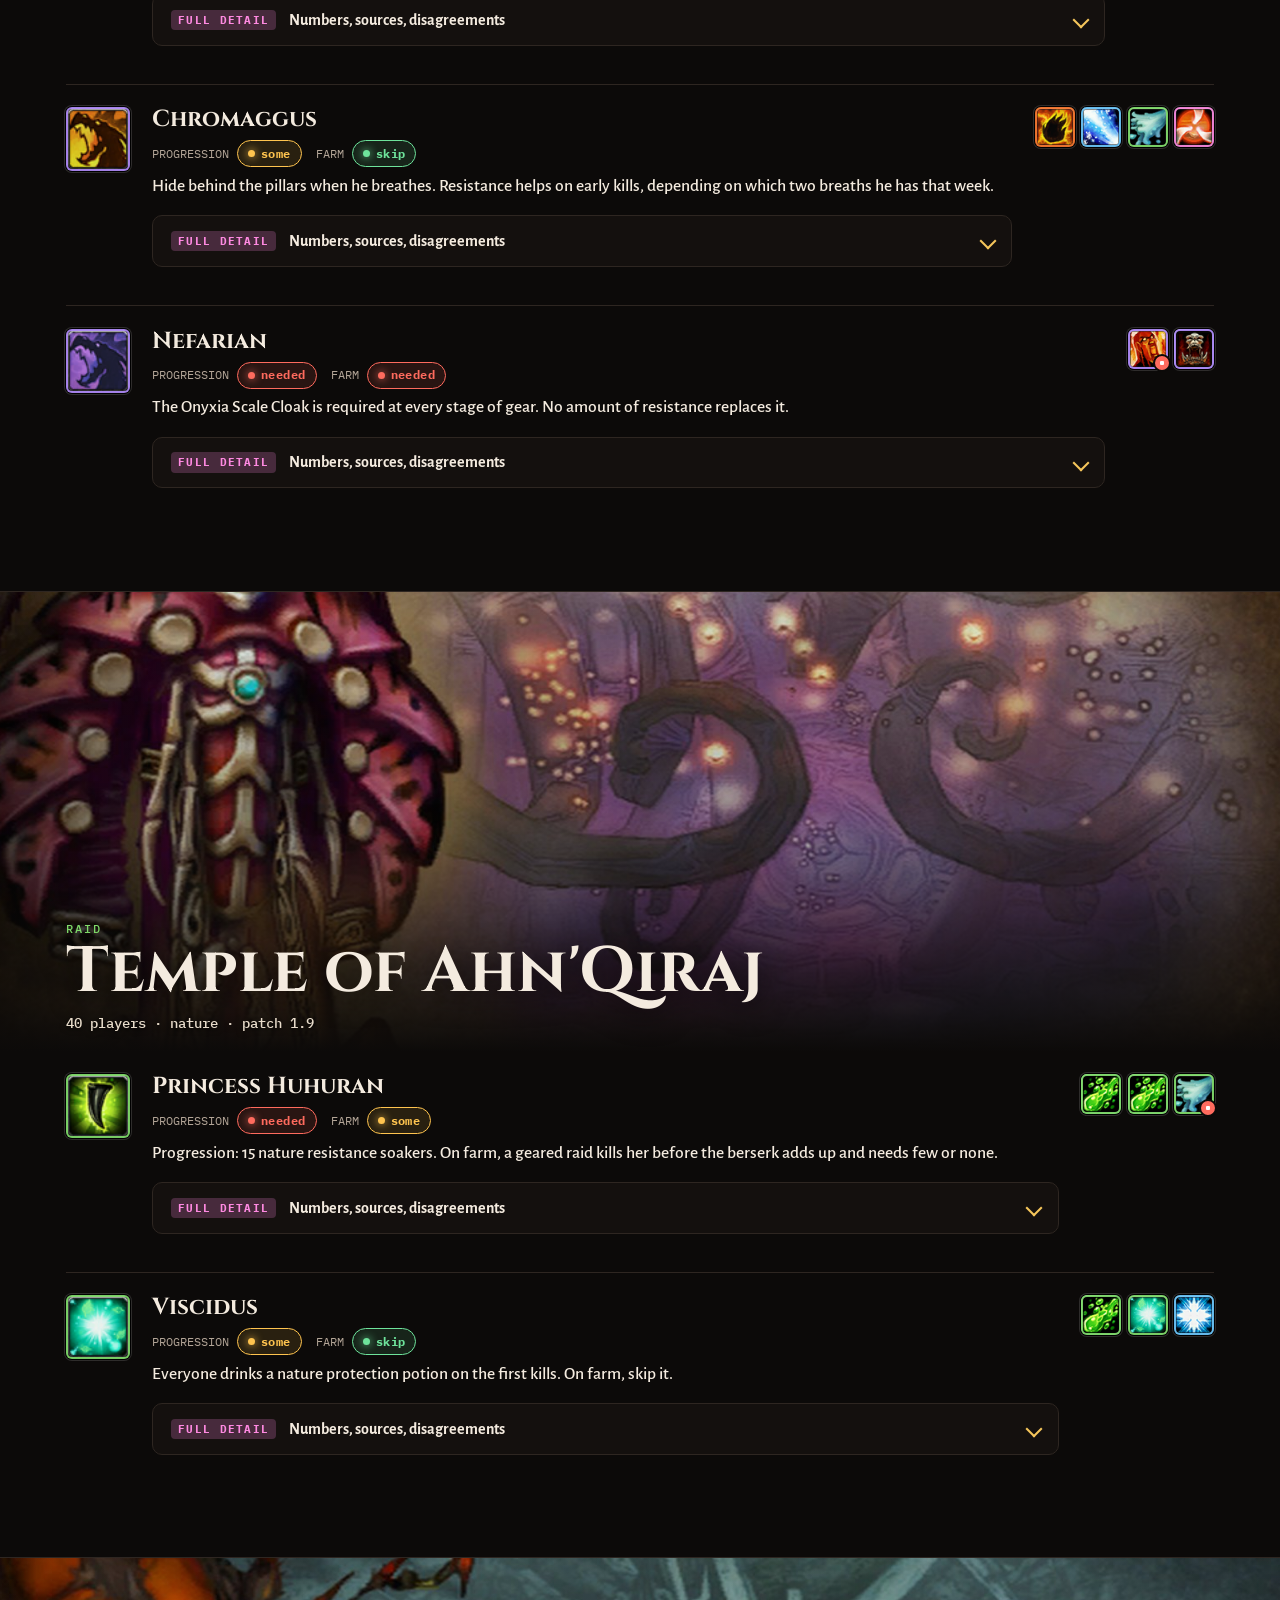
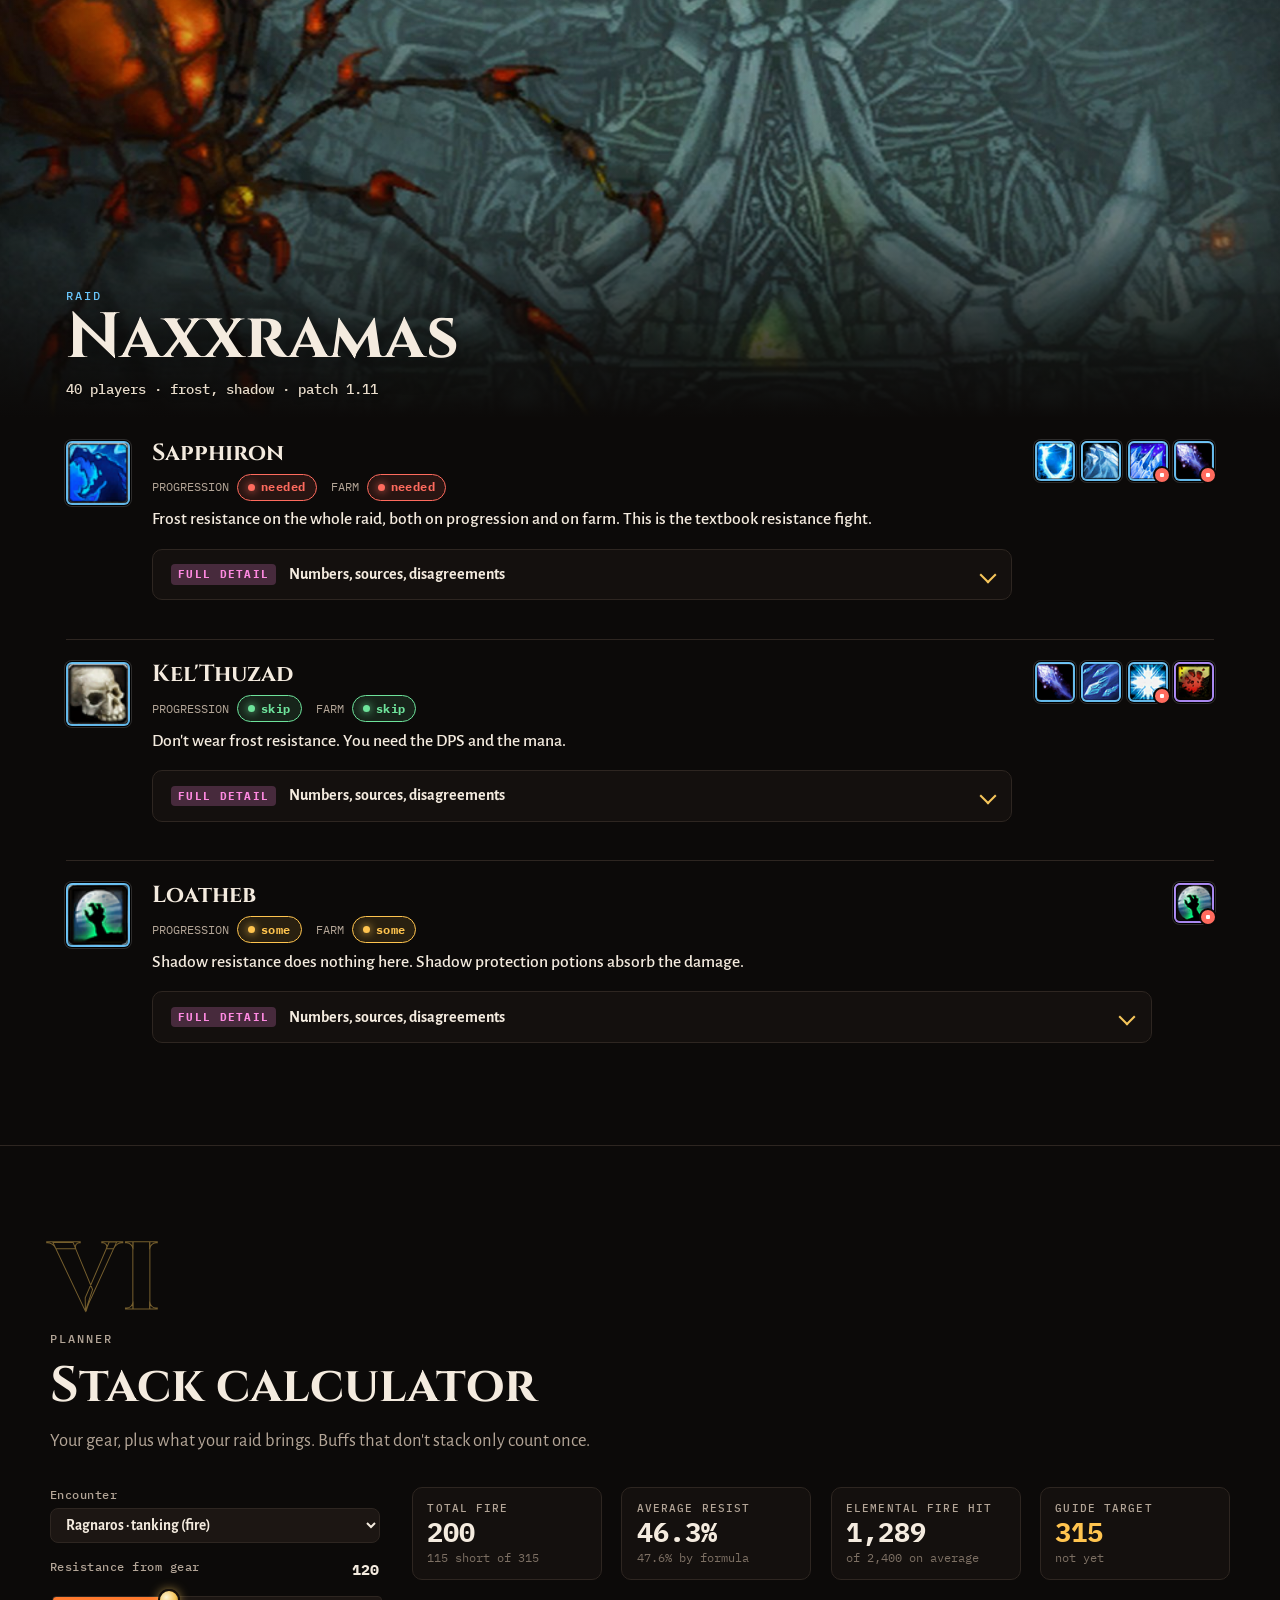
==== commit 0f28cb65: "Inline icons so they load in one request GitHub Pages returned 503 for icon files not yet in its cac" ====
--- a/index.html
+++ b/index.html
@@ -382,6 +382,7 @@
 
 <div id="tip" role="tooltip"></div>
 <div id="toasts" aria-live="polite"></div>
+<script src="icons.js"></script>
 <script src="data.js"></script>
 <script src="app.js"></script>
 </body>
